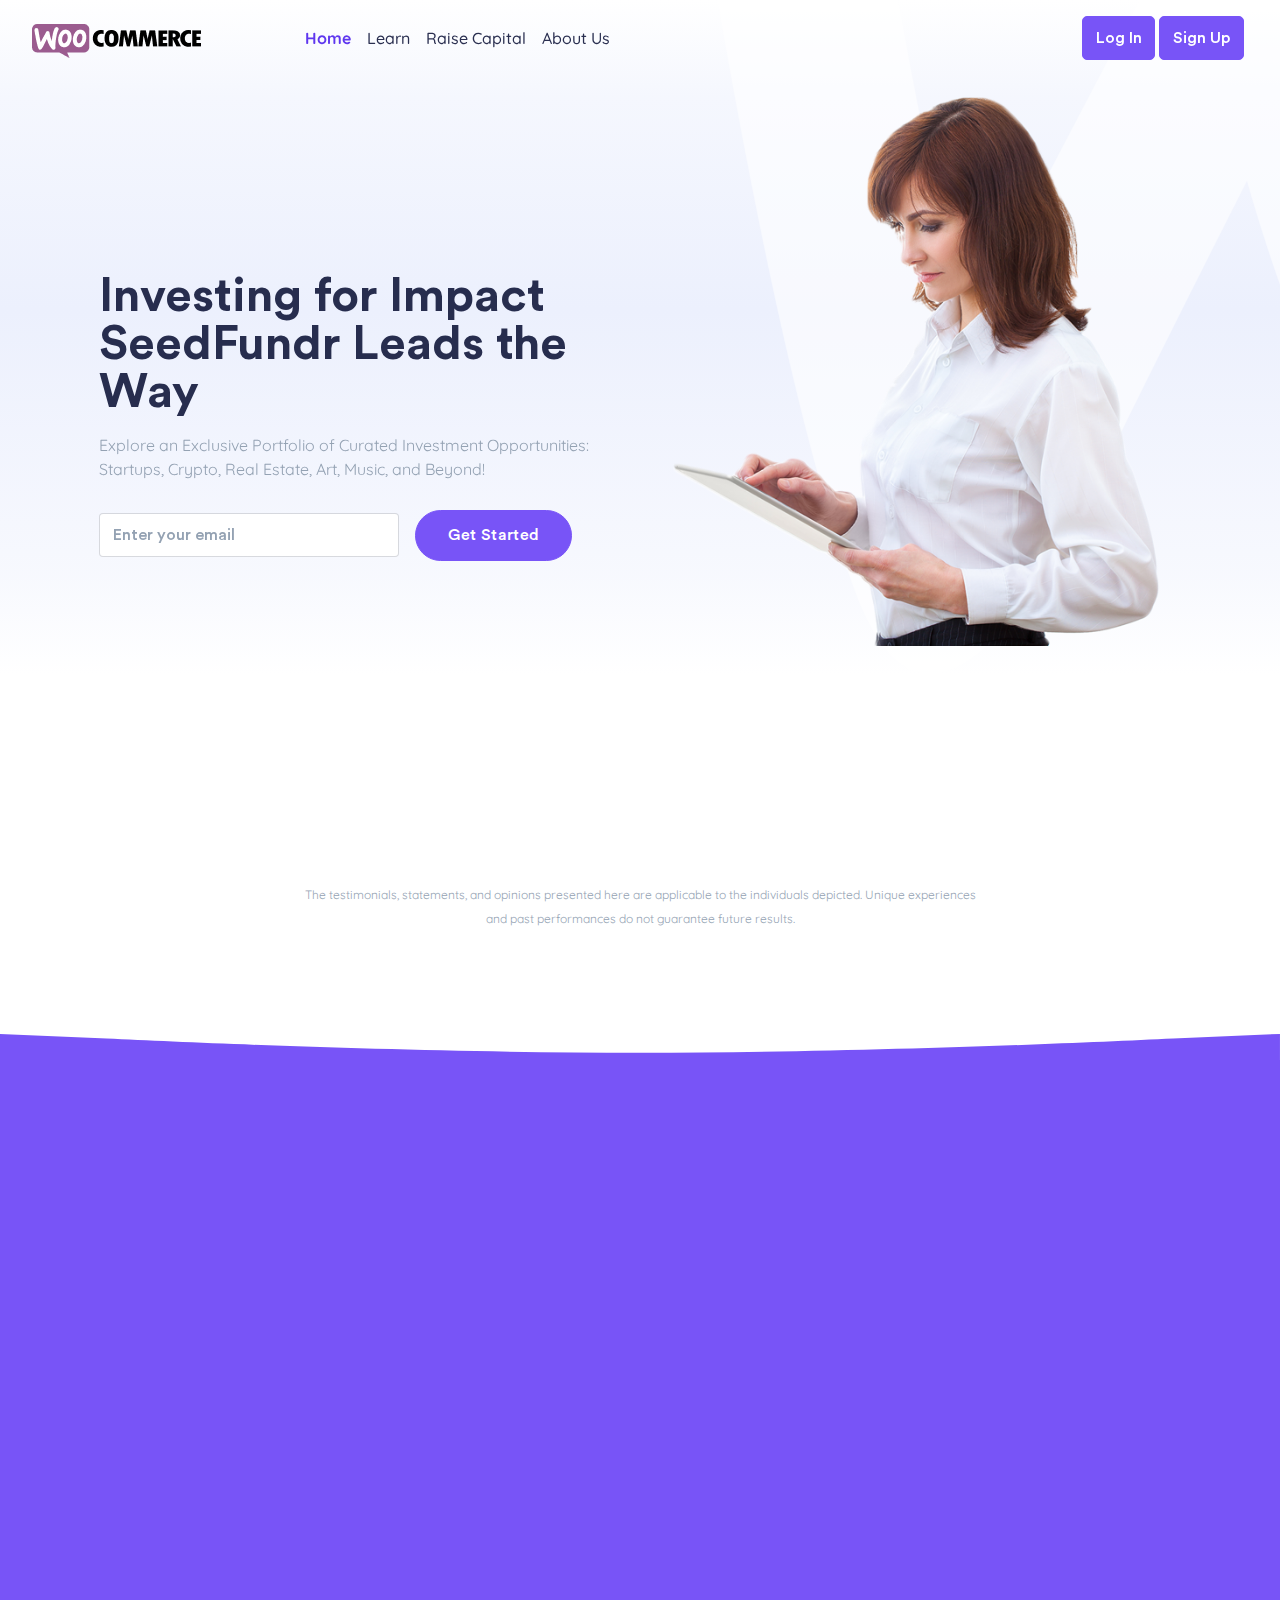
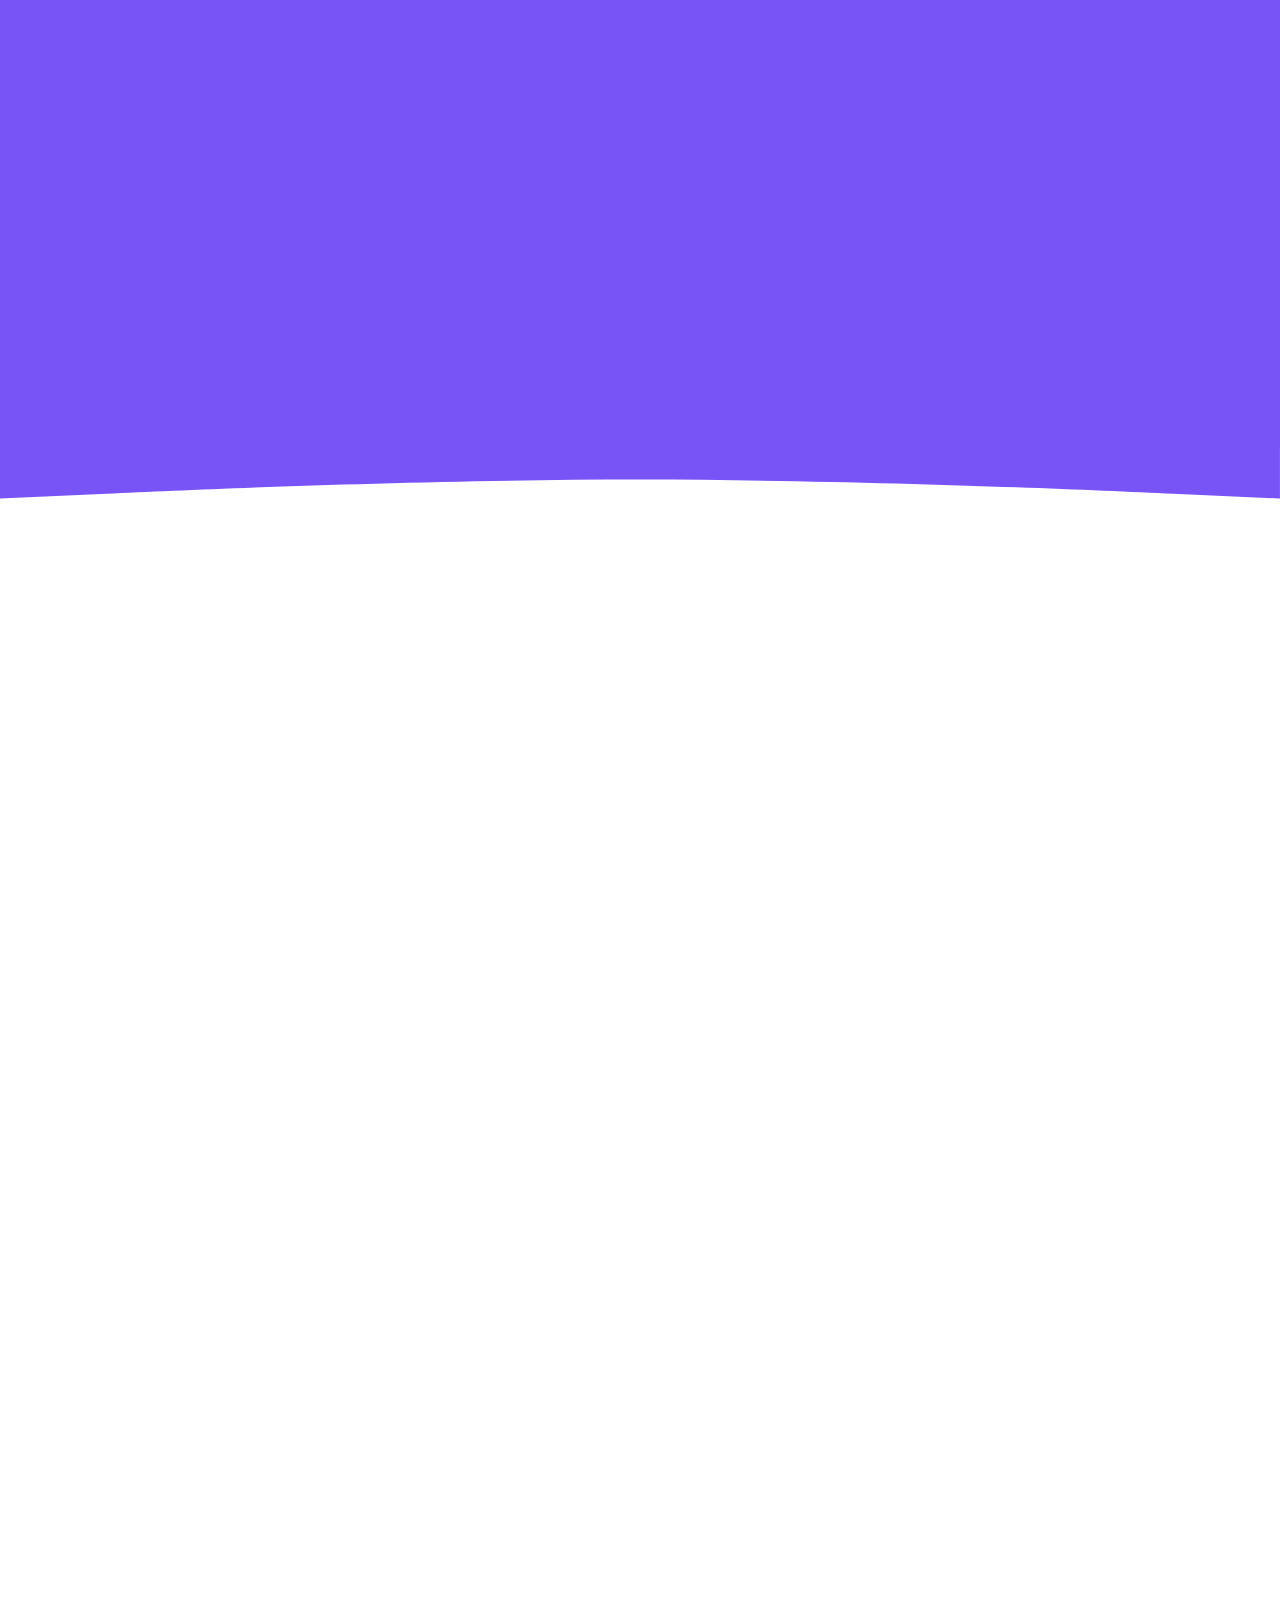
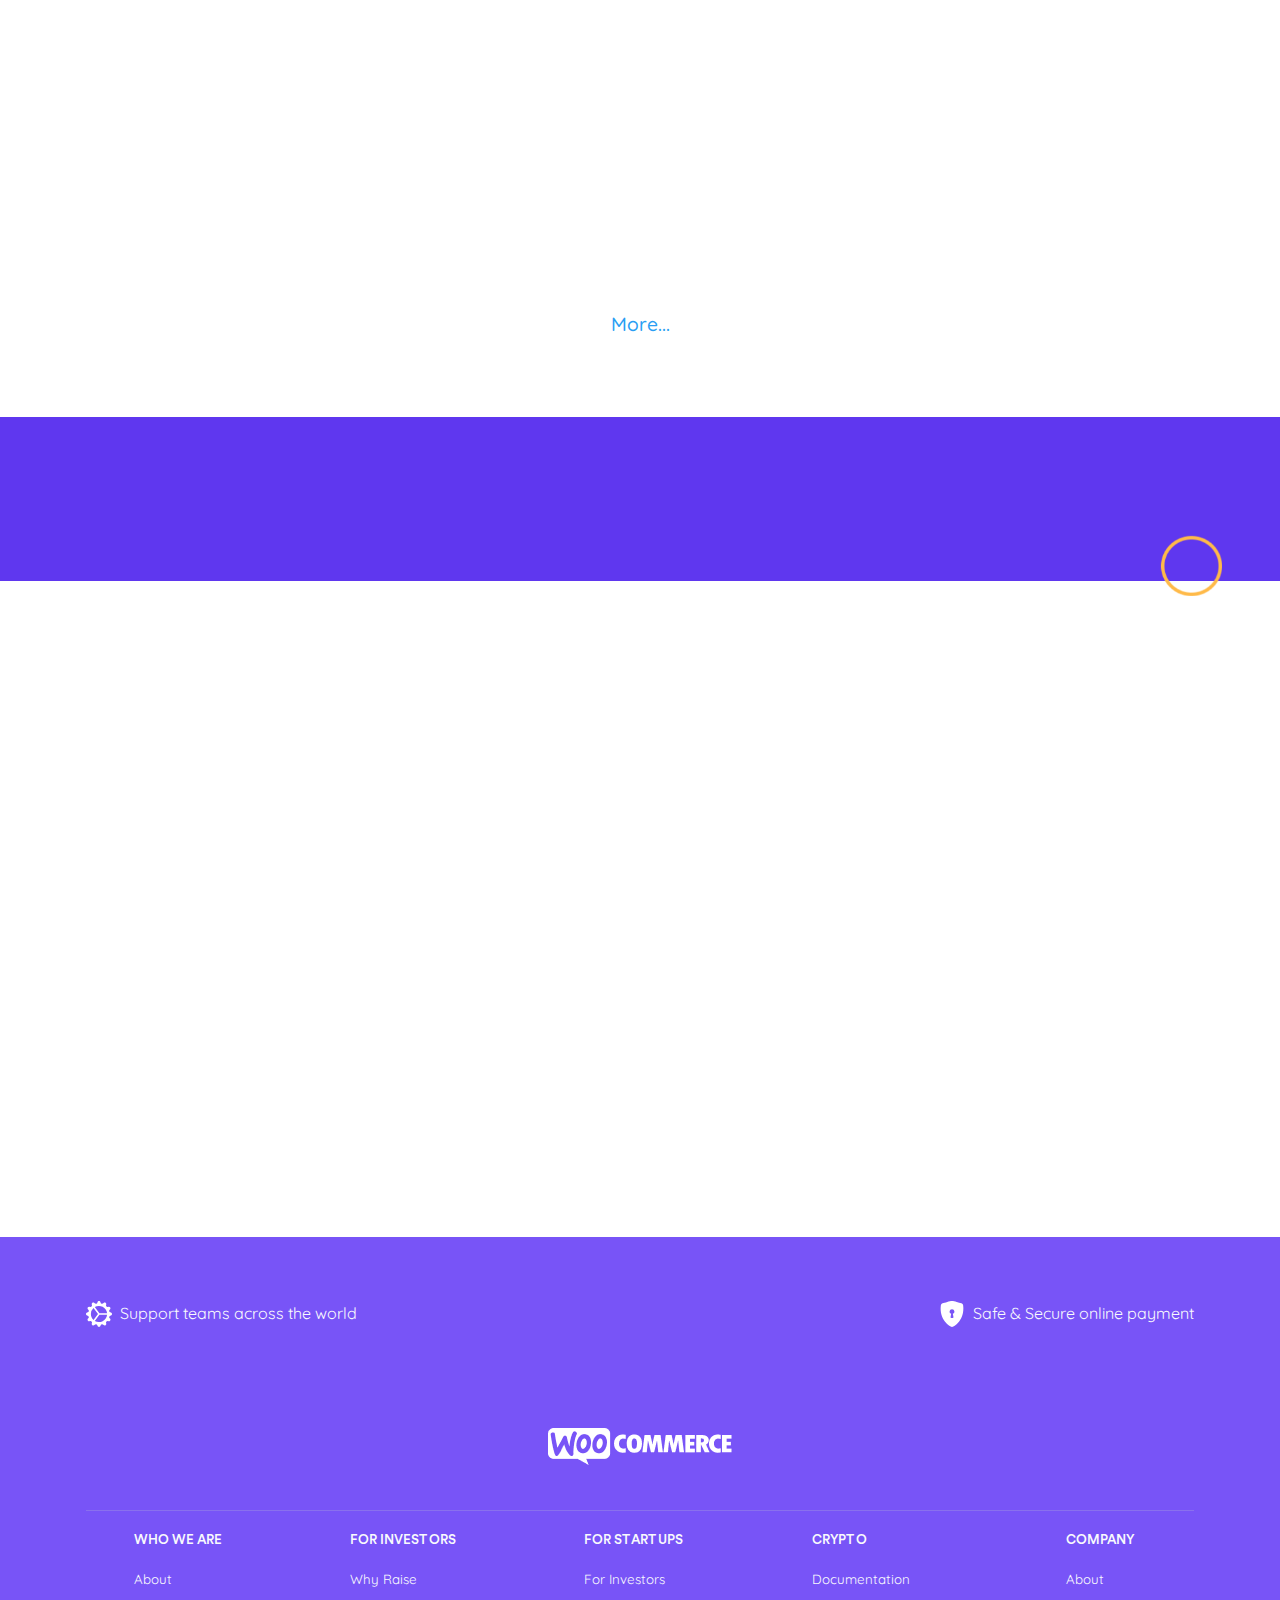
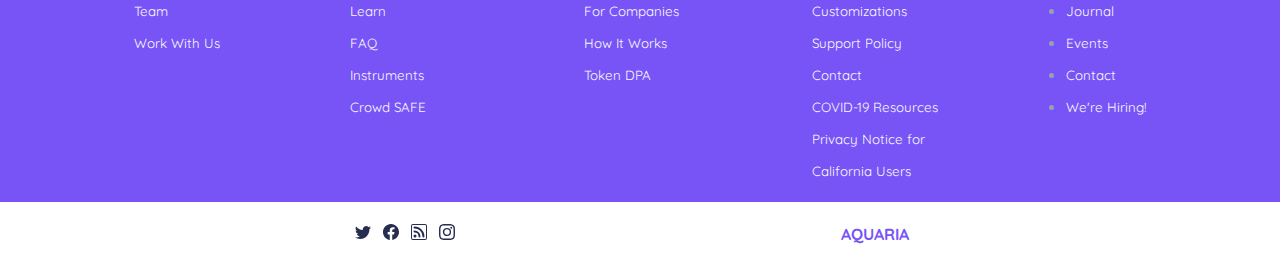
==== public/index.html @ 30e161a2 "m" ====
<!DOCTYPE html>
<html lang="en-US" dir="ltr">

  <head>
    <meta charset="utf-8">
    <meta http-equiv="X-UA-Compatible" content="IE=edge">
    <meta name="viewport" content="width=device-width, initial-scale=1">
    <title>Seedfundr</title>
    <link rel="apple-touch-icon" sizes="180x180" href="assets/img/favicons/apple-touch-icon.png">
    <link rel="icon" type="image/png" sizes="32x32" href="assets/img/favicons/favicon-32x32.png">
    <link rel="icon" type="image/png" sizes="16x16" href="assets/img/favicons/favicon-16x16.png">
    <link rel="shortcut icon" type="image/x-icon" href="assets/img/favicons/favicon.ico">
    <link rel="manifest" href="assets/img/favicons/manifest.json">
    <meta name="msapplication-TileImage" content="assets/img/favicons/mstile-150x150.png">
    <meta name="theme-color" content="#ffffff">
    <link href="assets/css/theme.css" rel="stylesheet" />


    <style>
      @import url('https://fonts.googleapis.com/css2?family=Quicksand&display=swap');
      *{
        font-family: Quicksand;
      }
      
.reveal {
  position: relative;
  opacity: 0;
}

.reveal.active {
  opacity: 1;
}

.active.fade-bottom {
  animation: fade-bottom 0.7s ease-in;
}

.active.fade-left {
  animation: fade-left 0.7s ease-in;
}

.active.fade-right {
  animation: fade-right 0.7s ease-in;
}

@keyframes fade-bottom {
  0% {
    transform: translateY(50px);
    opacity: 0;
  }

  100% {
    transform: translateY(0);
    opacity: 1;
  }
}

@keyframes fade-left {
  0% {
    transform: translateX(-100px);
    opacity: 0;
  }

  100% {
    transform: translateX(0);
    opacity: 1;
  }
}

@keyframes fade-right {
  0% {
    transform: translateX(100px);
    opacity: 0;
  }

  100% {
    transform: translateX(0);
    opacity: 1;
  }
}
    </style>

  </head>


  <body>
    <main class="main" id="top">
      <nav class="navbar navbar-expand-lg navbar-light fixed-top py-3" data-navbar-on-scroll="data-navbar-on-scroll">
        <div class="container-fluid"><a class="navbar-brand" href="#"><img src="assets/img/icons/logo.png" alt="" width="169" /></a>
          <button class="navbar-toggler collapsed" type="button" data-bs-toggle="collapse" data-bs-target="#navbarSupportedContent" aria-controls="navbarSupportedContent" aria-expanded="false" aria-label="Toggle navigation"><span class="navbar-toggler-icon"></span></button>
          <div class="collapse navbar-collapse" id="navbarSupportedContent">
            <ul class="navbar-nav me-auto ms-lg-4 ms-xl-7 border-bottom border-lg-bottom-0 pt-2 pt-lg-0">
              <li class="nav-item"><a class="nav-link fw-medium active" aria-current="page" href="#"><b>Home</b></a></li>
              <li class="nav-item"><a class="nav-link fw-medium" href="#">Learn</a></li>
              <li class="nav-item"><a class="nav-link fw-medium" href="#">Raise Capital</a></li>
              <li class="nav-item"><a class="nav-link fw-medium" href="about.html">About Us</a></li>
              </ul>
            <form class="d-flex py-3 py-lg-0"><a class="btn btn-info order-0 me-1" href="#" role="button">Log In</a><a class="btn btn-info order-0 me-1" href="#" role="button">Sign Up</a>
            
            </form>
          </div>
        </div>
      </nav>
      <section class="py-0  bg-light-gradient">
        <div class="bg-holder" style="background-image:url(assets/img/illustrations/hero-bg.png);background-position:top right;background-size:contain;">
        </div>
        <!--/.bg-holder-->

        <div class="container p-4">
          <div class="row align-items-center">
            <div class="col-lg-6 col-md-5 order-md-1 pt-5"><img class="img-fluid" src="assets/img/gallery/mainPage.com.png" alt="" /></div>
            <div class="col-md-7 col-lg-6 text-center text-md-start pt-1 pt-md-9">
              <h1 class="display-2 fw-bold fs-4 fs-md-5 fs-xl-6">Investing for Impact<br />SeedFundr Leads the Way</h1>
              <p class="mt-3 mb-4">Explore an Exclusive Portfolio of Curated Investment Opportunities: Startups, Crypto, Real Estate, Art, Music, and
              Beyond!</p>
              <div class="row g-3 align-items-center">
                <div class="col-auto">
                  <input type="password" style="border: solid 0.2px rgba(61, 61, 61, 0.164); width: 300px;" placeholder="Enter your email" id="inputPassword6" class="form-control" aria-labelledby="passwordHelpInline">
                </div>
                <div class="col-auto">
                  <span id="passwordHelpInline" class="form-text">
                  <a class="btn btn-lg btn-info rounded-pill me-2" href="#" role="button">Get Started</a>
                  </span>
                </div>
              </div>
            </div>
          </div>
        </div>
      </section>


      <section class="p-4 bg-light-gradient reveal fade-bottom">
        <div class="container text-align-center" >
          <center>
            <div class="row" style="font-weight: bold; font-size: medium; font-family: Arial, Helvetica, sans-serif;">
              <div class="col-md-4 my-4">
                <h1  class="text-light count" ><b style="color: #7854F7;"></b> <b style="color: #7854F7;" id="value1"> </b><b style="color: #7854F7;" >M +</b></h1>
                <h5 class="text-light" style="color: #7854F7;"><b style="color: #636363;">Community Menmbers</b></h5>
              </div>
              <div class="col-md-4 my-4">
                <h1 class="text-light count"  style="color: #7854F7;"><b style="color: #7854F7;" id="value2"></b><b style="color: #7854F7;"> +</b></h1>
                <h5 class="text-light" style="color: #7854F7;"><b style="color: #636363;">Funded ventures</b></h5>
              </div>
              <div class="col-md-4 my-4">
                <h1 class="text-light count" ><b style="color: #7854F7;" id="value3"></b><b style="color: #7854F7;"> +</b></h1>
                <h5 class="text-light"><b style="color: #636363;">Countries</b></h5>
              </div>
            </div>
          </center>
        </div>
      </section>
      <center><small>The testimonials, statements, and opinions presented here are applicable to the individuals depicted. Unique
        experiences <br>
        and past performances do not guarantee future results.</small></center> <br><br>



      <!-- ============================================-->
      <!-- <section> begin ============================-->
     
      <!-- <section> close ============================-->
      <!-- ============================================-->


      <div class="shapeup">
        <svg xmlns="http://www.w3.org/2000/svg" viewBox="0 0 1440 319">
          <path fill="#7854F7" fill-opacity="1" d="M0,64L120,69.3C240,75,480,85,720,85.3C960,85,1200,75,1320,69.3L1440,64L1440,320L1320,320C1200,320,960,320,720,320C480,320,240,320,120,320L0,320Z"></path>
        </svg>
      </div>
      <section class="pt-4 pt-md-5 bg-info">
        <div class="bg-holder" style="background-position:center center;background-size:contain;">
        </div>
        <!--/.bg-holder-->

        <div class="container">
          <div class="row mb-5 text-center">
            <div class="col-12 col-md-4 mb-4"><img class="img-fluid rounded-3 shadow-lg image-up reveal fade-left" src="assets/img/gallery/tablel.jpg" alt="" /></div>
            <div class="col-12 col-md-8 text-md-start reveal fade-right" style="max-width: 460px;">
              <h3 class="fw-medium text-light"> Craft a Fearless Portfolio as  <br />Bold as You Are</h3>
              <p class="text-light">Embark on an Extraordinary Journey into the Realm of Private Markets, where the potential for lucrative investments
              knows no bounds. At our platform, we invite you to experience the thrill of investing alongside renowned Venture
              Capitalists, all with the incredible advantage of starting with as little as $50.</p> <br><br>
            </div>
          </div>
          <div class="row flex-center">
            <div class="col-12 col-md-4 order-0 order-md-1"><img class="img-fluid rounded-3 image-down reveal fade-right" src="assets/img/gallery/phone.png" alt="" /></div>
            <div class="col-12 col-md-8 text-center text-md-start order-1 order-md-0 reveal fade-left" style="max-width: 460px;">
              <h3 class="fw-medium text-light"><span style="font-size: small;">For investors</span><br />Simple, transparent, and accessible</h3>
              <p class="text-light"> <b>1. Discover Companies : </b>Search, filter, and set preferences for sectors, highlights, and top deals. Be notified when climate-tech or Black
              founder deals launch.</p>
              <p class="text-light"> <b>2. Invest on Your Terms : </b>Research, review financials, and investor feedback. Start ownership with $50.</p>
                <p class="text-light"> <b>3. Build and Diversify Your Portfolio : </b>Track investments on the app or web. Get live updates from founders.</p>
            </div>
          </div>
        </div>
      </section>
      <div class="shapedown">
        <svg xmlns="http://www.w3.org/2000/svg" viewBox="0 0 1440 319">
          <path fill="#7854F7" fill-opacity="1" d="M0,256L120,250.7C240,245,480,235,720,234.7C960,235,1200,245,1320,250.7L1440,256L1440,0L1320,0C1200,0,960,0,720,0C480,0,240,0,120,0L0,0Z"></path>
        </svg>
      </div>
      
      

<!-- mainnnnn -->
      <section class="py-6">
      
        <div class="container">
          <div class="row flex-center reveal fade-bottom">
            <div class="col-auto text-center my-4">
              <h1 class="display-3 fw-bold">Invest early<br /></h1>
              <p>Get access to a growing list of private assets to add to your portfolio.</p>
            </div>
          </div>
          <div class="row reveal fade-left">
            <div class="col-md-4 mb-5 mb-md-0"><img class="img-fluid shadow-sm rounded-3" src="assets/img/gallery/company 1.jpg"
                alt="" />
              <div class="mt-3 text-center text-md-start">
                <h4 class="display-6 fs-2 fs-lg-3 fw-bold"><span><img src="assets/img/gallery/companyIcon1.png" alt=""></span> Aptera Motors</h4>
                <p class="mb-0">Add WooCommerce plugin to any WordPress site and set up a new store in minutes.</p><a
                  class="btn ps-0" href="#"> Carlsbad ,CA</a>
              </div>
            </div>
            <div class="col-md-4 mt-5 mb-5 mb-md-0"><img class="img-fluid shadow-sm rounded-3" src="assets/img/gallery/company2.png"
                alt="" />
              <div class="mt-3 text-center text-md-start">
                <h4 class="display-6 fs-2 fs-lg-3 fw-bold"><span><img src="assets/img/gallery/companyIcon2.png" alt=""></span>BuyAlerts</h4>
                <p class="mb-0">From subscriptions to gym classes to luxury cars, WooCommerce is fully customizable.</p><a
                  class="btn ps-0" href="#">Miami ,FL</a>
              </div>
            </div>
            <div class="col-md-4 mt-8 mb-5 mb-md-0"><img class="img-fluid shadow-sm rounded-3" src="assets/img/gallery/company3.png"
                alt="" />
              <div class="mt-3 text-center text-md-start">
                <h4 class="display-6 fs-2 fs-lg-3 fw-bold"><span><img src="assets/img/gallery/companyIcon3.png" alt=""></span>Rentberry</h4>
                <p class="mb-0">WooCommerce is one of the fastest-growing eCommerce communities. </p><a class="btn ps-0" href="#"> San Francisco ,CA</a>
              </div>
            </div>
          </div>
          <div class="row reveal fade-right">
            <div class="col-md-4 mb-5 mb-md-0"><img class="img-fluid shadow-sm rounded-3" src="assets/img/gallery/company 4.jpg"
                alt="" />
              <div class="mt-3 text-center text-md-start">
                <h4 class="display-6 fs-2 fs-lg-3 fw-bold"><span><img src="assets/img/gallery/companyIcon4.png" alt=""></span>
                 Soon</h4>
                <p class="mb-0">Add WooCommerce plugin to any WordPress site and set up a new store in minutes.</p><a
                  class="btn ps-0" href="#"> Carlsbad ,CA</a>
              </div>
            </div>
            <div class="col-md-4 mt-5 mb-5 mb-md-0"><img class="img-fluid shadow-sm rounded-3"
                src="assets/img/gallery/company 5.jpg" alt="" />
              <div class="mt-3 text-center text-md-start">
                <h4 class="display-6 fs-2 fs-lg-3 fw-bold"><span><img src="assets/img/gallery/companyIcon5.png"
                      alt=""></span>BHydro Hash</h4>
                <p class="mb-0">From subscriptions to gym classes to luxury cars, WooCommerce is fully customizable.</p><a
                  class="btn ps-0" href="#">Miami ,FL</a>
              </div>
            </div>
            <div class="col-md-4 mt-8 mb-5 mb-md-0"><img class="img-fluid shadow-sm rounded-3"
                src="assets/img/gallery/company 6.png" alt="" />
              <div class="mt-3 text-center text-md-start">
                <h4 class="display-6 fs-2 fs-lg-3 fw-bold"><span><img src="assets/img/gallery/companyIcon6.png"
                      alt=""> </span> Atari Game Pool</h4>
                <p class="mb-0">WooCommerce is one of the fastest-growing eCommerce communities. </p><a class="btn ps-0" href="#">
                  San Francisco ,CA</a>
              </div>
            </div>
          </div>
        </div><!-- end of .container-->
      
      </section>
      <center><h5><a href="#">More...</a></h5></center>
      <br><br>


      <br>
      
      



      <section class="py-0">
        <div class="bg-holder z-index-2"
          style="background-image:url(assets/img/illustrations/cta-bg.png);background-position:bottom right;background-size:61px 60px;margin-top:15px;margin-right:15px;margin-left:-58px;">
        </div>
        <!--/.bg-holder-->
      
        <div class="container-fluid px-0">
          <div class="card py-4 border-0 rounded-0 bg-primary">
            <div class="card-body">
              <div class="row flex-center">
                <div class="col-xl-9 d-flex justify-content-center mb-3 mb-xl-0">
                  <h3 class="text-light fw-bold reveal fade-left">Invest in Diversity, Invest in Success: SeedFundr, <br />Unleashing the Potential of Minority-Owned Businesses.</h3>
                </div>
                <div class="col-xl-3 text-center reveal fade-right"><a class="btn btn-lg btn-outline-light rounded-pill" href="#">GET
                    STARTED</a></div>
              </div>
            </div>
          </div>
        </div>
      </section>
      <br><br>
      <section class="container-fluid p-3">
        <div class="row flex-center">
          <div class="col-12 col-md-4 order-0 order-md-1 p-5 reveal fade-right">
            <h5 style="color: #636363;"><b>Maximize Your Fundraising Potential with Robust Tools </b></h5>
            <p>
            Leverage an array of powerful tools, including social capital, teasers, whitelist features, sharedrops, and more, to
            optimize your fundraising round.</p>
            <p> <h5 style="color: #636363;"><b>Harness the Power of Community Engagement </b></h5>
            <p>
            Transform your customer base into loyal owners and enthusiastic brand ambassadors who are deeply committed to your
            long-term success.</p>
            <p>
              <h5 style="color: #636363;"><b>A Dedicated Team at Your Service </b></h5>
              <p>
                Benefit from a dedicated team that is fully invested in your triumph. From providing legal resources to designing your
                compelling campaign page</p>
              <p>
          </div>
          <div class="col-12 col-md-8 text-md-start order-1 order-md-0 reveal fade-left" style="max-width: 460px;">
            <p>For founders</p>
            <h3>Join Forces to Raise Capital and Shape the Future Hand in Hand.</h3>
            <button class="btn btn-info my-3">Raise Capital</button><br><br><br>
            <img style="max-width: 300px;" src="assets/img/gallery/undraw_investing_re_bov7.svg" alt="">
          </div>
        </div>
      </section>


   

      <!-- ============================================-->
      <!-- <section> begin ============================-->
      <section class="bg-info pt-0 pb-0">

        <div class="container">
          <div class="row justify-content-sm-between py-6">
            <div class="col-auto mb-2">
              <div class="d-flex">
                <svg class="bi bi-gear-wide-connected" xmlns="http://www.w3.org/2000/svg" width="26" height="26" fill="#ffffff" viewBox="0 0 16 16">
                  <path d="M7.068.727c.243-.97 1.62-.97 1.864 0l.071.286a.96.96 0 0 0 1.622.434l.205-.211c.695-.719 1.888-.03 1.613.931l-.08.284a.96.96 0 0 0 1.187 1.187l.283-.081c.96-.275 1.65.918.931 1.613l-.211.205a.96.96 0 0 0 .434 1.622l.286.071c.97.243.97 1.62 0 1.864l-.286.071a.96.96 0 0 0-.434 1.622l.211.205c.719.695.03 1.888-.931 1.613l-.284-.08a.96.96 0 0 0-1.187 1.187l.081.283c.275.96-.918 1.65-1.613.931l-.205-.211a.96.96 0 0 0-1.622.434l-.071.286c-.243.97-1.62.97-1.864 0l-.071-.286a.96.96 0 0 0-1.622-.434l-.205.211c-.695.719-1.888.03-1.613-.931l.08-.284a.96.96 0 0 0-1.186-1.187l-.284.081c-.96.275-1.65-.918-.931-1.613l.211-.205a.96.96 0 0 0-.434-1.622l-.286-.071c-.97-.243-.97-1.62 0-1.864l.286-.071a.96.96 0 0 0 .434-1.622l-.211-.205c-.719-.695-.03-1.888.931-1.613l.284.08a.96.96 0 0 0 1.187-1.186l-.081-.284c-.275-.96.918-1.65 1.613-.931l.205.211a.96.96 0 0 0 1.622-.434l.071-.286zM12.973 8.5H8.25l-2.834 3.779A4.998 4.998 0 0 0 12.973 8.5zm0-1a4.998 4.998 0 0 0-7.557-3.779l2.834 3.78h4.723zM5.048 3.967c-.03.021-.058.043-.087.065l.087-.065zm-.431.355A4.984 4.984 0 0 0 3.002 8c0 1.455.622 2.765 1.615 3.678L7.375 8 4.617 4.322zm.344 7.646l.087.065-.087-.065z"></path>
                </svg>
                <p class="mb-0 text-light ms-2">Support teams across the world</p>
              </div>
            </div>
            <div class="col-auto">
              <div class="d-flex">
                <svg class="bi bi-shield-lock-fill" xmlns="http://www.w3.org/2000/svg" width="26" height="26" fill="#ffffff" viewBox="0 0 16 16">
                  <path fill-rule="evenodd" d="M8 0c-.69 0-1.843.265-2.928.56-1.11.3-2.229.655-2.887.87a1.54 1.54 0 0 0-1.044 1.262c-.596 4.477.787 7.795 2.465 9.99a11.777 11.777 0 0 0 2.517 2.453c.386.273.744.482 1.048.625.28.132.581.24.829.24s.548-.108.829-.24a7.159 7.159 0 0 0 1.048-.625 11.775 11.775 0 0 0 2.517-2.453c1.678-2.195 3.061-5.513 2.465-9.99a1.541 1.541 0 0 0-1.044-1.263 62.467 62.467 0 0 0-2.887-.87C9.843.266 8.69 0 8 0zm0 5a1.5 1.5 0 0 1 .5 2.915l.385 1.99a.5.5 0 0 1-.491.595h-.788a.5.5 0 0 1-.49-.595l.384-1.99A1.5 1.5 0 0 1 8 5z"></path>
                </svg>
                <p class="mb-0 text-light ms-2">Safe &amp; Secure online payment</p>
              </div>
            </div>
          </div>
          <div class="row flex-center">
            <div class="col-auto py-4"><a href="#"><img class="img-fluid" src="assets/img/icons/f-logo.png" alt="" /></a></div>
          </div>
          <hr class="opacity-25" />
          <div class="row justify-content-lg-around">
            <div class="col-6 col-sm-4 col-lg-auto mb-3 order-0">
              <h6 class="text-light lh-lg text-uppercase">Who we Are</h6>
              <ul class="list-unstyled mb-md-4 mb-lg-0">
                <li class="lh-lg"><a class="text-light fs--1 text-decoration-none" href="#!">About</a></li>
                <li class="lh-lg"><a class="text-light fs--1 text-decoration-none" href="#!">Team</a></li>
                <li class="lh-lg"><a class="text-light fs--1 text-decoration-none" href="#!">Work With Us</a></li>
              </ul>
            </div>
            <div class="col-6 col-sm-4 col-lg-auto mb-3 order-1 order-lg-1">
              <h6 class="text-light lh-lg text-uppercase"> For Investors </h6>
              <ul class="list-unstyled mb-md-4 mb-lg-0">
                <li class="lh-lg"><a class="text-light fs--1 text-decoration-none" href="#!">Why Raise</a></li>
                <li class="lh-lg"><a class="text-light fs--1 text-decoration-none" href="#!">Learn</a></li>
                <li class="lh-lg"><a class="text-light fs--1 text-decoration-none" href="#!">FAQ</a></li>
                <li class="lh-lg"><a class="text-light fs--1 text-decoration-none" href="#!">Instruments</a></li>
                <li class="lh-lg"><a class="text-light fs--1 text-decoration-none" href="#!">Crowd SAFE</a></li>
              </ul>
            </div>
            <div class="col-6 col-sm-4 col-lg-auto mb-3 order-2 order-lg-2">
              <h6 class="text-light lh-lg text-uppercase">For Startups</h6>
              <ul class="list-unstyled mb-md-4 mb-lg-0">
                <li class="lh-lg"><a class="text-light fs--1 text-decoration-none" href="#!">For Investors</a></li>
                <li class="lh-lg"><a class="text-light fs--1 text-decoration-none" href="#!">For Companies</a></li>
                <li class="lh-lg"><a class="text-light fs--1 text-decoration-none" href="#!">How It Works</a></li>
                <li class="lh-lg"><a class="text-light fs--1 text-decoration-none" href="#!">Token DPA</a></li>
              </ul>
            </div>
            <div class="col-6 col-sm-4 col-lg-auto mb-3 order-3 order-lg-3">
              <h6 class="text-light lh-lg text-uppercase">Crypto</h6>
              <ul class="list-unstyled mb-md-4 mb-lg-0">
                <li class="lh-lg"><a class="text-light fs--1 text-decoration-none" href="#!">Documentation</a></li>
                <li class="lh-lg"><a class="text-light fs--1 text-decoration-none" href="#!">Customizations</a></li>
                <li class="lh-lg"><a class="text-light fs--1 text-decoration-none" href="#!">Support Policy</a></li>
                <li class="lh-lg"><a class="text-light fs--1 text-decoration-none" href="#!">Contact </a></li>
                <li class="lh-lg"><a class="text-light fs--1 text-decoration-none" href="#!">COVID-19 Resources</a></li>
                <li class="lh-lg"><a class="text-light fs--1 text-decoration-none" href="#!">Privacy Notice for </a></li>
                <li class="lh-lg"><a class="text-light fs--1 text-decoration-none" href="#!">California Users</a></li>
              </ul>
            </div>
            <div class="col-6 col-sm-4 col-lg-auto mb-3 order-4 order-lg-4">
              <h6 class="text-light lh-lg text-uppercase">Company</h6>
              <u<li class="lh-lg"><a class="text-light fs--1 text-decoration-none" href="#!">About</a></li>
<li class="lh-lg"><a class="text-light fs--1 text-decoration-none" href="#!">Journal</a></li>
<li class="lh-lg"><a class="text-light fs--1 text-decoration-none" href="#!">Events</a></li>
<li class="lh-lg"><a class="text-light fs--1 text-decoration-none" href="#!">Contact</a></li>
<li class="lh-lg"><a class="text-light fs--1 text-decoration-none" href="#!">We're Hiring!</a></li>
              </ul>
            </div>
          </div>
        </div><!-- end of .container-->

      </section>
      <!-- <section> close ============================-->
      <!-- ============================================-->




      <!-- ============================================-->
      <!-- <section> begin ============================-->
      <section class="py-2">

        <div class="container">
          <div class="row flex-center">
            <div class="col-sm-12 col-md-3 text-md-start px-md-0 pt-md-2 text-center">
              <ul class="list-unstyled list-inline">
                <li class="list-inline-item mr-3"><a class="text-decoration-none" href="#!">
                    <svg class="bi bi-twitter" xmlns="http://www.w3.org/2000/svg" width="16" height="16" fill="#272D4E" viewBox="0 0 16 16">
                      <path d="M5.026 15c6.038 0 9.341-5.003 9.341-9.334 0-.14 0-.282-.006-.422A6.685 6.685 0 0 0 16 3.542a6.658 6.658 0 0 1-1.889.518 3.301 3.301 0 0 0 1.447-1.817 6.533 6.533 0 0 1-2.087.793A3.286 3.286 0 0 0 7.875 6.03a9.325 9.325 0 0 1-6.767-3.429 3.289 3.289 0 0 0 1.018 4.382A3.323 3.323 0 0 1 .64 6.575v.045a3.288 3.288 0 0 0 2.632 3.218 3.203 3.203 0 0 1-.865.115 3.23 3.23 0 0 1-.614-.057 3.283 3.283 0 0 0 3.067 2.277A6.588 6.588 0 0 1 .78 13.58a6.32 6.32 0 0 1-.78-.045A9.344 9.344 0 0 0 5.026 15z"></path>
                    </svg></a></li>
                <li class="list-inline-item mr-3"><a class="text-decoration-none" href="#!">
                    <svg class="bi bi-facebook" xmlns="http://www.w3.org/2000/svg" width="16" height="16" fill="#272D4E" viewBox="0 0 16 16">
                      <path d="M16 8.049c0-4.446-3.582-8.05-8-8.05C3.58 0-.002 3.603-.002 8.05c0 4.017 2.926 7.347 6.75 7.951v-5.625h-2.03V8.05H6.75V6.275c0-2.017 1.195-3.131 3.022-3.131.876 0 1.791.157 1.791.157v1.98h-1.009c-.993 0-1.303.621-1.303 1.258v1.51h2.218l-.354 2.326H9.25V16c3.824-.604 6.75-3.934 6.75-7.951z"></path>
                    </svg></a></li>
                <li class="list-inline-item mr-3"><a class="text-decoration-none" href="#!">
                    <svg class="bi bi-rss" xmlns="http://www.w3.org/2000/svg" width="16" height="16" fill="#272D4E" viewBox="0 0 16 16">
                      <path d="M14 1a1 1 0 0 1 1 1v12a1 1 0 0 1-1 1H2a1 1 0 0 1-1-1V2a1 1 0 0 1 1-1h12zM2 0a2 2 0 0 0-2 2v12a2 2 0 0 0 2 2h12a2 2 0 0 0 2-2V2a2 2 0 0 0-2-2H2z"></path>
                      <path d="M5.5 12a1.5 1.5 0 1 1-3 0 1.5 1.5 0 0 1 3 0zm-3-8.5a1 1 0 0 1 1-1c5.523 0 10 4.477 10 10a1 1 0 1 1-2 0 8 8 0 0 0-8-8 1 1 0 0 1-1-1zm0 4a1 1 0 0 1 1-1 6 6 0 0 1 6 6 1 1 0 1 1-2 0 4 4 0 0 0-4-4 1 1 0 0 1-1-1z"></path>
                    </svg></a></li>
                <li class="list-inline-item mr-3"><a class="text-decoration-none" href="#!">
                    <svg class="bi bi-instagram" xmlns="http://www.w3.org/2000/svg" width="16" height="16" fill="#272D4E" viewBox="0 0 16 16">
                      <path d="M8 0C5.829 0 5.556.01 4.703.048 3.85.088 3.269.222 2.76.42a3.917 3.917 0 0 0-1.417.923A3.927 3.927 0 0 0 .42 2.76C.222 3.268.087 3.85.048 4.7.01 5.555 0 5.827 0 8.001c0 2.172.01 2.444.048 3.297.04.852.174 1.433.372 1.942.205.526.478.972.923 1.417.444.445.89.719 1.416.923.51.198 1.09.333 1.942.372C5.555 15.99 5.827 16 8 16s2.444-.01 3.298-.048c.851-.04 1.434-.174 1.943-.372a3.916 3.916 0 0 0 1.416-.923c.445-.445.718-.891.923-1.417.197-.509.332-1.09.372-1.942C15.99 10.445 16 10.173 16 8s-.01-2.445-.048-3.299c-.04-.851-.175-1.433-.372-1.941a3.926 3.926 0 0 0-.923-1.417A3.911 3.911 0 0 0 13.24.42c-.51-.198-1.092-.333-1.943-.372C10.443.01 10.172 0 7.998 0h.003zm-.717 1.442h.718c2.136 0 2.389.007 3.232.046.78.035 1.204.166 1.486.275.373.145.64.319.92.599.28.28.453.546.598.92.11.281.24.705.275 1.485.039.843.047 1.096.047 3.231s-.008 2.389-.047 3.232c-.035.78-.166 1.203-.275 1.485a2.47 2.47 0 0 1-.599.919c-.28.28-.546.453-.92.598-.28.11-.704.24-1.485.276-.843.038-1.096.047-3.232.047s-2.39-.009-3.233-.047c-.78-.036-1.203-.166-1.485-.276a2.478 2.478 0 0 1-.92-.598 2.48 2.48 0 0 1-.6-.92c-.109-.281-.24-.705-.275-1.485-.038-.843-.046-1.096-.046-3.233 0-2.136.008-2.388.046-3.231.036-.78.166-1.204.276-1.486.145-.373.319-.64.599-.92.28-.28.546-.453.92-.598.282-.11.705-.24 1.485-.276.738-.034 1.024-.044 2.515-.045v.002zm4.988 1.328a.96.96 0 1 0 0 1.92.96.96 0 0 0 0-1.92zm-4.27 1.122a4.109 4.109 0 1 0 0 8.217 4.109 4.109 0 0 0 0-8.217zm0 1.441a2.667 2.667 0 1 1 0 5.334 2.667 2.667 0 0 1 0-5.334z"></path>
                    </svg></a></li>
              </ul>
            </div>
            
            <div class="col-sm-12 col-md-3 text-center text-md-end"><b><a style="color: #7854F7;" href="#">AQUARIA</a></b></div>
          </div>
        </div><!-- end of .container-->

      </section>
      <!-- <section> close ============================-->
      <!-- ============================================-->


    </main>
    <!-- ===============================================-->
    <!--    End of Main Content-->
    <!-- ===============================================-->




    <!-- ===============================================-->
    <!--    JavaScripts-->
    <!-- ===============================================-->

    <script>
      var cus = 80;
        var project = 500;
        var emp = 100;

        function animateValue(obj, start, end, duration) {
          let startTimestamp = null;
          const step = (timestamp) => {
            if (!startTimestamp) startTimestamp = timestamp;
            const progress = Math.min((timestamp - startTimestamp) / duration, 1);
            obj.innerHTML = Math.floor(progress * (end - start) + start);
            if (progress < 1) {
              window.requestAnimationFrame(step);
            }
          };
          window.requestAnimationFrame(step);
        }
        const obj = document.getElementById("value1");
        const obj2 = document.getElementById("value2");
        const obj3 = document.getElementById("value3");
        animateValue(obj, 1, cus, 7000);
        animateValue(obj2, 1, emp, 8000);
        animateValue(obj3, 1, project, 6000);


        function reveal() {
            var reveals = document.querySelectorAll(".reveal");

            for (var i = 0; i < reveals.length; i++) {
              var windowHeight = window.innerHeight;
              var elementTop = reveals[i].getBoundingClientRect().top;
              var elementVisible = 150;

              if (elementTop < windowHeight - elementVisible) {
                reveals[i].classList.add("active");
              } else {
                reveals[i].classList.remove("active");
              }
            }
          }

          window.addEventListener("scroll", reveal);



          $('.carousel').carousel({
            interval: 2000
          });


      

    </script>
    <script src="vendors/@popperjs/popper.min.js"></script>
    <script src="vendors/bootstrap/bootstrap.min.js"></script>
    <script src="vendors/is/is.min.js"></script>
    <script src="https://polyfill.io/v3/polyfill.min.js?features=window.scroll"></script>
    <script src="assets/js/theme.js"></script>

  </body>

</html>
---- public/assets/css/theme.css ----
/* -------------------------------------------------------------------------- */
/*                                 Theme                                      */
/* -------------------------------------------------------------------------- */
/* prettier-ignore */
/* -------------------------------------------------------------------------- */
/*                                  Utilities                                 */
/* -------------------------------------------------------------------------- */
/*-----------------------------------------------
|   Bootstrap Styles
-----------------------------------------------*/
/*!
 * Bootstrap v5.0.0-alpha1 (https://getbootstrap.com/)
 * Copyright 2011-2020 The Bootstrap Authors
 * Copyright 2011-2020 Twitter, Inc.
 * Licensed under MIT (https://github.com/twbs/bootstrap/blob/main/LICENSE)
 */
:root {
  --bs-blue: #5F37EF;
  --bs-indigo: #727cf5;
  --bs-purple: #7854F7;
  --bs-pink: #F5387B;
  --bs-red: #EF4358;
  --bs-orange: #F56538;
  --bs-yellow: #FFBA49;
  --bs-green: #70C217;
  --bs-teal: #299EF3;
  --bs-cyan: #38B0F5;
  --bs-white: #fff;
  --bs-gray: #4d5469;
  --bs-gray-dark: #4d5969;
  --bs-primary: #5F37EF;
  --bs-secondary: #299EF3;
  --bs-success: #70C217;
  --bs-info: #7854F7;
  --bs-warning: #FFBA49;
  --bs-danger: #EF4358;
  --bs-light: #f9fafd;
  --bs-dark: #0b1727;
  --bs-font-sans-serif: "Circular Std", "Poppins", -apple-system, BlinkMacSystemFont, "Segoe UI", "Helvetica Neue", Arial, sans-serif, "Apple Color Emoji", "Segoe UI Emoji", "Segoe UI Symbol";
  --bs-font-monospace: "SFMono-Regular", Menlo, Monaco, Consolas, "Liberation Mono", "Courier New", monospace;
  --bs-gradient: linear-gradient(180deg, rgba(255, 255, 255, 0.15), rgba(255, 255, 255, 0));
}

*,
*::before,
*::after {
  -webkit-box-sizing: border-box;
  box-sizing: border-box;
}

@media (prefers-reduced-motion: no-preference) {
  :root {
    scroll-behavior: smooth;
  }
}

body {
  margin: 0;
  font-family: "Circular Std", -apple-system, BlinkMacSystemFont, "Segoe UI", "Helvetica Neue", Arial, sans-serif, "Apple Color Emoji", "Segoe UI Emoji", "Segoe UI Symbol";
  font-size: 1rem;
  font-weight: 400;
  line-height: 1.5;
  color: #94A2B3;
  background-color: #fff;
  -webkit-text-size-adjust: 100%;
  -webkit-tap-highlight-color: rgba(0, 0, 0, 0);
}

[tabindex="-1"]:focus:not(:focus-visible) {
  outline: 0 !important;
}

hr {
  margin: 1rem 0;
  color: #bec3d0;
  background-color: currentColor;
  border: 0;
  opacity: 1;
}

hr:not([size]) {
  height: 1px;
}

h1, .h1, h2, .h2, h3, .h3, h4, .h4, h5, .h5, h6, .h6 {
  margin-top: 0;
  margin-bottom: 0.5rem;
  font-family: "Circular Std", "Poppins", -apple-system, BlinkMacSystemFont, "Segoe UI", "Helvetica Neue", Arial, sans-serif, "Apple Color Emoji", "Segoe UI Emoji", "Segoe UI Symbol";
  font-weight: 500;
  line-height: 1.2;
  color: #272D4E;
}

h1, .h1 {
  font-size: calc(1.37383rem + 1.48598vw);
}

@media (min-width: 1200px) {
  h1, .h1 {
    font-size: 2.48832rem;
  }
}

h2, .h2 {
  font-size: calc(1.33236rem + 0.98832vw);
}

@media (min-width: 1200px) {
  h2, .h2 {
    font-size: 2.0736rem;
  }
}

h3, .h3 {
  font-size: calc(1.2978rem + 0.5736vw);
}

@media (min-width: 1200px) {
  h3, .h3 {
    font-size: 1.728rem;
  }
}

h4, .h4 {
  font-size: calc(1.269rem + 0.228vw);
}

@media (min-width: 1200px) {
  h4, .h4 {
    font-size: 1.44rem;
  }
}

h5, .h5 {
  font-size: 1.2rem;
}

h6, .h6 {
  font-size: 0.83333rem;
}

p {
  margin-top: 0;
  margin-bottom: 1rem;
}

abbr[title],
abbr[data-bs-original-title] {
  text-decoration: underline;
  -webkit-text-decoration: underline dotted;
  text-decoration: underline dotted;
  cursor: help;
  -webkit-text-decoration-skip-ink: none;
  text-decoration-skip-ink: none;
}

address {
  margin-bottom: 1rem;
  font-style: normal;
  line-height: inherit;
}

ol,
ul {
  padding-left: 2rem;
}

ol,
ul,
dl {
  margin-top: 0;
  margin-bottom: 1rem;
}

ol ol,
ul ul,
ol ul,
ul ol {
  margin-bottom: 0;
}

dt {
  font-weight: 700;
}

dd {
  margin-bottom: .5rem;
  margin-left: 0;
}

blockquote {
  margin: 0 0 1rem;
}

b,
strong {
  font-weight: 800;
}

small, .small {
  font-size: 75%;
}

mark, .mark {
  padding: 0.2em;
  background-color: #fcf8e3;
}

sub,
sup {
  position: relative;
  font-size: 0.75em;
  line-height: 0;
  vertical-align: baseline;
}

sub {
  bottom: -.25em;
}

sup {
  top: -.5em;
}

a {
  color: #299EF3;
  text-decoration: none;
}

a:hover {
  color: #217ec2;
  text-decoration: underline;
}

a:not([href]):not([class]), a:not([href]):not([class]):hover {
  color: inherit;
  text-decoration: none;
}

pre,
code,
kbd,
samp {
  font-family: var(--bs-font-monospace);
  font-size: 1em;
  direction: ltr /* rtl:ignore */;
  unicode-bidi: bidi-override;
}

pre {
  display: block;
  margin-top: 0;
  margin-bottom: 1rem;
  overflow: auto;
  font-size: 75%;
}

pre code {
  font-size: inherit;
  color: inherit;
  word-break: normal;
}

code {
  font-size: 75%;
  color: #F5387B;
  word-wrap: break-word;
}

a > code {
  color: inherit;
}

kbd {
  padding: 0.2rem 0.4rem;
  font-size: 75%;
  color: #fff;
  background-color: #4F5665;
  border-radius: 0.2rem;
}

kbd kbd {
  padding: 0;
  font-size: 1em;
  font-weight: 700;
}

figure {
  margin: 0 0 1rem;
}

img,
svg {
  vertical-align: middle;
}

table {
  caption-side: bottom;
  border-collapse: collapse;
}

caption {
  padding-top: 0.5rem;
  padding-bottom: 0.5rem;
  color: #6f7995;
  text-align: left;
}

th {
  text-align: inherit;
  text-align: -webkit-match-parent;
}

thead,
tbody,
tfoot,
tr,
td,
th {
  border-color: inherit;
  border-style: solid;
  border-width: 0;
}

label {
  display: inline-block;
}

button {
  border-radius: 0;
}

button:focus:not(:focus-visible) {
  outline: 0;
}

input,
button,
select,
optgroup,
textarea {
  margin: 0;
  font-family: inherit;
  font-size: inherit;
  line-height: inherit;
}

button,
select {
  text-transform: none;
}

[role="button"] {
  cursor: pointer;
}

select {
  word-wrap: normal;
}

[list]::-webkit-calendar-picker-indicator {
  display: none;
}

button,
[type="button"],
[type="reset"],
[type="submit"] {
  -webkit-appearance: button;
}

button:not(:disabled),
[type="button"]:not(:disabled),
[type="reset"]:not(:disabled),
[type="submit"]:not(:disabled) {
  cursor: pointer;
}

::-moz-focus-inner {
  padding: 0;
  border-style: none;
}

textarea {
  resize: vertical;
}

fieldset {
  min-width: 0;
  padding: 0;
  margin: 0;
  border: 0;
}

legend {
  float: left;
  width: 100%;
  padding: 0;
  margin-bottom: 0.5rem;
  font-size: calc(1.275rem + 0.3vw);
  line-height: inherit;
}

@media (min-width: 1200px) {
  legend {
    font-size: 1.5rem;
  }
}

legend + * {
  clear: left;
}

::-webkit-datetime-edit-fields-wrapper,
::-webkit-datetime-edit-text,
::-webkit-datetime-edit-minute,
::-webkit-datetime-edit-hour-field,
::-webkit-datetime-edit-day-field,
::-webkit-datetime-edit-month-field,
::-webkit-datetime-edit-year-field {
  padding: 0;
}

::-webkit-inner-spin-button {
  height: auto;
}

[type="search"] {
  outline-offset: -2px;
  -webkit-appearance: textfield;
}

/* rtl:raw:
[type="tel"],
[type="url"],
[type="email"],
[type="number"] {
  direction: ltr;
}
*/
::-webkit-search-decoration {
  -webkit-appearance: none;
}

::-webkit-color-swatch-wrapper {
  padding: 0;
}

::file-selector-button {
  font: inherit;
}

::-webkit-file-upload-button {
  font: inherit;
  -webkit-appearance: button;
}

output {
  display: inline-block;
}

iframe {
  border: 0;
}

summary {
  display: list-item;
  cursor: pointer;
}

progress {
  vertical-align: baseline;
}

[hidden] {
  display: none !important;
}

.lead {
  font-size: 1.2rem;
  font-weight: 400;
}

.display-1 {
  font-size: calc(1.55498rem + 3.65978vw);
  font-weight: 900;
  line-height: 1;
}

@media (min-width: 1200px) {
  .display-1 {
    font-size: 4.29982rem;
  }
}

.display-2 {
  font-size: calc(1.48332rem + 2.79982vw);
  font-weight: 900;
  line-height: 1;
}

@media (min-width: 1200px) {
  .display-2 {
    font-size: 3.58318rem;
  }
}

.display-3 {
  font-size: calc(1.4236rem + 2.08318vw);
  font-weight: 900;
  line-height: 1;
}

@media (min-width: 1200px) {
  .display-3 {
    font-size: 2.98598rem;
  }
}

.display-4 {
  font-size: calc(1.37383rem + 1.48598vw);
  font-weight: 900;
  line-height: 1;
}

@media (min-width: 1200px) {
  .display-4 {
    font-size: 2.48832rem;
  }
}

.display-5 {
  font-size: calc(1.33236rem + 0.98832vw);
  font-weight: 900;
  line-height: 1;
}

@media (min-width: 1200px) {
  .display-5 {
    font-size: 2.0736rem;
  }
}

.display-6 {
  font-size: calc(1.2978rem + 0.5736vw);
  font-weight: 900;
  line-height: 1;
}

@media (min-width: 1200px) {
  .display-6 {
    font-size: 1.728rem;
  }
}

.list-unstyled {
  padding-left: 0;
  list-style: none;
}

.list-inline {
  padding-left: 0;
  list-style: none;
}

.list-inline-item {
  display: inline-block;
}

.list-inline-item:not(:last-child) {
  margin-right: 0.5rem;
}

.initialism {
  font-size: 75%;
  text-transform: uppercase;
}

.blockquote {
  margin-bottom: 1rem;
  font-size: 1.2rem;
}

.blockquote > :last-child {
  margin-bottom: 0;
}

.blockquote-footer {
  margin-top: -1rem;
  margin-bottom: 1rem;
  font-size: 75%;
  color: #4d5469;
}

.blockquote-footer::before {
  content: "\2014\00A0";
}

.img-fluid {
  max-width: 100%;
  height: auto;
}

.img-thumbnail {
  padding: 0.25rem;
  background-color: #fff;
  border: 1px solid #bec3d0;
  border-radius: 0.25rem;
  max-width: 100%;
  height: auto;
}

.figure {
  display: inline-block;
}

.figure-img {
  margin-bottom: 0.5rem;
  line-height: 1;
}

.figure-caption {
  font-size: 75%;
  color: #4d5469;
}

.container,
.container-fluid,
.container-sm,
.container-md,
.container-lg,
.container-xl,
.container-xxl {
  width: 100%;
  padding-right: var(--bs-gutter-x, 1rem);
  padding-left: var(--bs-gutter-x, 1rem);
  margin-right: auto;
  margin-left: auto;
}

@media (min-width: 576px) {
  .container, .container-sm {
    max-width: 540px;
  }
}

@media (min-width: 768px) {
  .container, .container-sm, .container-md {
    max-width: 720px;
  }
}

@media (min-width: 992px) {
  .container, .container-sm, .container-md, .container-lg {
    max-width: 960px;
  }
}

@media (min-width: 1200px) {
  .container, .container-sm, .container-md, .container-lg, .container-xl {
    max-width: 1140px;
  }
}

@media (min-width: 1540px) {
  .container, .container-sm, .container-md, .container-lg, .container-xl, .container-xxl {
    max-width: 1480px;
  }
}

.row {
  --bs-gutter-x: 2rem;
  --bs-gutter-y: 0;
  display: -webkit-box;
  display: -ms-flexbox;
  display: flex;
  -ms-flex-wrap: wrap;
  flex-wrap: wrap;
  margin-top: calc(var(--bs-gutter-y) * -1);
  margin-right: calc(var(--bs-gutter-x) / -2);
  margin-left: calc(var(--bs-gutter-x) / -2);
}

.row > * {
  -ms-flex-negative: 0;
  flex-shrink: 0;
  width: 100%;
  max-width: 100%;
  padding-right: calc(var(--bs-gutter-x) / 2);
  padding-left: calc(var(--bs-gutter-x) / 2);
  margin-top: var(--bs-gutter-y);
}

.col {
  -webkit-box-flex: 1;
  -ms-flex: 1 0 0%;
  flex: 1 0 0%;
}

.row-cols-auto > * {
  -webkit-box-flex: 0;
  -ms-flex: 0 0 auto;
  flex: 0 0 auto;
  width: auto;
}

.row-cols-1 > * {
  -webkit-box-flex: 0;
  -ms-flex: 0 0 auto;
  flex: 0 0 auto;
  width: 100%;
}

.row-cols-2 > * {
  -webkit-box-flex: 0;
  -ms-flex: 0 0 auto;
  flex: 0 0 auto;
  width: 50%;
}

.row-cols-3 > * {
  -webkit-box-flex: 0;
  -ms-flex: 0 0 auto;
  flex: 0 0 auto;
  width: 33.33333%;
}

.row-cols-4 > * {
  -webkit-box-flex: 0;
  -ms-flex: 0 0 auto;
  flex: 0 0 auto;
  width: 25%;
}

.row-cols-5 > * {
  -webkit-box-flex: 0;
  -ms-flex: 0 0 auto;
  flex: 0 0 auto;
  width: 20%;
}

.row-cols-6 > * {
  -webkit-box-flex: 0;
  -ms-flex: 0 0 auto;
  flex: 0 0 auto;
  width: 16.66667%;
}

.col-auto {
  -webkit-box-flex: 0;
  -ms-flex: 0 0 auto;
  flex: 0 0 auto;
  width: auto;
}

.col-1 {
  -webkit-box-flex: 0;
  -ms-flex: 0 0 auto;
  flex: 0 0 auto;
  width: 8.33333%;
}

.col-2 {
  -webkit-box-flex: 0;
  -ms-flex: 0 0 auto;
  flex: 0 0 auto;
  width: 16.66667%;
}

.col-3 {
  -webkit-box-flex: 0;
  -ms-flex: 0 0 auto;
  flex: 0 0 auto;
  width: 25%;
}

.col-4 {
  -webkit-box-flex: 0;
  -ms-flex: 0 0 auto;
  flex: 0 0 auto;
  width: 33.33333%;
}

.col-5 {
  -webkit-box-flex: 0;
  -ms-flex: 0 0 auto;
  flex: 0 0 auto;
  width: 41.66667%;
}

.col-6 {
  -webkit-box-flex: 0;
  -ms-flex: 0 0 auto;
  flex: 0 0 auto;
  width: 50%;
}

.col-7 {
  -webkit-box-flex: 0;
  -ms-flex: 0 0 auto;
  flex: 0 0 auto;
  width: 58.33333%;
}

.col-8 {
  -webkit-box-flex: 0;
  -ms-flex: 0 0 auto;
  flex: 0 0 auto;
  width: 66.66667%;
}

.col-9 {
  -webkit-box-flex: 0;
  -ms-flex: 0 0 auto;
  flex: 0 0 auto;
  width: 75%;
}

.col-10 {
  -webkit-box-flex: 0;
  -ms-flex: 0 0 auto;
  flex: 0 0 auto;
  width: 83.33333%;
}

.col-11 {
  -webkit-box-flex: 0;
  -ms-flex: 0 0 auto;
  flex: 0 0 auto;
  width: 91.66667%;
}

.col-12 {
  -webkit-box-flex: 0;
  -ms-flex: 0 0 auto;
  flex: 0 0 auto;
  width: 100%;
}

.offset-1 {
  margin-left: 8.33333%;
}

.offset-2 {
  margin-left: 16.66667%;
}

.offset-3 {
  margin-left: 25%;
}

.offset-4 {
  margin-left: 33.33333%;
}

.offset-5 {
  margin-left: 41.66667%;
}

.offset-6 {
  margin-left: 50%;
}

.offset-7 {
  margin-left: 58.33333%;
}

.offset-8 {
  margin-left: 66.66667%;
}

.offset-9 {
  margin-left: 75%;
}

.offset-10 {
  margin-left: 83.33333%;
}

.offset-11 {
  margin-left: 91.66667%;
}

.g-0,
.gx-0 {
  --bs-gutter-x: 0;
}

.g-0,
.gy-0 {
  --bs-gutter-y: 0;
}

.g-1,
.gx-1 {
  --bs-gutter-x: 0.25rem;
}

.g-1,
.gy-1 {
  --bs-gutter-y: 0.25rem;
}

.g-2,
.gx-2 {
  --bs-gutter-x: 0.5rem;
}

.g-2,
.gy-2 {
  --bs-gutter-y: 0.5rem;
}

.g-3,
.gx-3 {
  --bs-gutter-x: 1rem;
}

.g-3,
.gy-3 {
  --bs-gutter-y: 1rem;
}

.g-4,
.gx-4 {
  --bs-gutter-x: 1.8rem;
}

.g-4,
.gy-4 {
  --bs-gutter-y: 1.8rem;
}

.g-5,
.gx-5 {
  --bs-gutter-x: 3rem;
}

.g-5,
.gy-5 {
  --bs-gutter-y: 3rem;
}

.g-6,
.gx-6 {
  --bs-gutter-x: 4rem;
}

.g-6,
.gy-6 {
  --bs-gutter-y: 4rem;
}

.g-7,
.gx-7 {
  --bs-gutter-x: 5rem;
}

.g-7,
.gy-7 {
  --bs-gutter-y: 5rem;
}

.g-8,
.gx-8 {
  --bs-gutter-x: 7.5rem;
}

.g-8,
.gy-8 {
  --bs-gutter-y: 7.5rem;
}

.g-9,
.gx-9 {
  --bs-gutter-x: 10rem;
}

.g-9,
.gy-9 {
  --bs-gutter-y: 10rem;
}

.g-10,
.gx-10 {
  --bs-gutter-x: 12.5rem;
}

.g-10,
.gy-10 {
  --bs-gutter-y: 12.5rem;
}

.g-11,
.gx-11 {
  --bs-gutter-x: 15rem;
}

.g-11,
.gy-11 {
  --bs-gutter-y: 15rem;
}

@media (min-width: 576px) {
  .col-sm {
    -webkit-box-flex: 1;
    -ms-flex: 1 0 0%;
    flex: 1 0 0%;
  }
  .row-cols-sm-auto > * {
    -webkit-box-flex: 0;
    -ms-flex: 0 0 auto;
    flex: 0 0 auto;
    width: auto;
  }
  .row-cols-sm-1 > * {
    -webkit-box-flex: 0;
    -ms-flex: 0 0 auto;
    flex: 0 0 auto;
    width: 100%;
  }
  .row-cols-sm-2 > * {
    -webkit-box-flex: 0;
    -ms-flex: 0 0 auto;
    flex: 0 0 auto;
    width: 50%;
  }
  .row-cols-sm-3 > * {
    -webkit-box-flex: 0;
    -ms-flex: 0 0 auto;
    flex: 0 0 auto;
    width: 33.33333%;
  }
  .row-cols-sm-4 > * {
    -webkit-box-flex: 0;
    -ms-flex: 0 0 auto;
    flex: 0 0 auto;
    width: 25%;
  }
  .row-cols-sm-5 > * {
    -webkit-box-flex: 0;
    -ms-flex: 0 0 auto;
    flex: 0 0 auto;
    width: 20%;
  }
  .row-cols-sm-6 > * {
    -webkit-box-flex: 0;
    -ms-flex: 0 0 auto;
    flex: 0 0 auto;
    width: 16.66667%;
  }
  .col-sm-auto {
    -webkit-box-flex: 0;
    -ms-flex: 0 0 auto;
    flex: 0 0 auto;
    width: auto;
  }
  .col-sm-1 {
    -webkit-box-flex: 0;
    -ms-flex: 0 0 auto;
    flex: 0 0 auto;
    width: 8.33333%;
  }
  .col-sm-2 {
    -webkit-box-flex: 0;
    -ms-flex: 0 0 auto;
    flex: 0 0 auto;
    width: 16.66667%;
  }
  .col-sm-3 {
    -webkit-box-flex: 0;
    -ms-flex: 0 0 auto;
    flex: 0 0 auto;
    width: 25%;
  }
  .col-sm-4 {
    -webkit-box-flex: 0;
    -ms-flex: 0 0 auto;
    flex: 0 0 auto;
    width: 33.33333%;
  }
  .col-sm-5 {
    -webkit-box-flex: 0;
    -ms-flex: 0 0 auto;
    flex: 0 0 auto;
    width: 41.66667%;
  }
  .col-sm-6 {
    -webkit-box-flex: 0;
    -ms-flex: 0 0 auto;
    flex: 0 0 auto;
    width: 50%;
  }
  .col-sm-7 {
    -webkit-box-flex: 0;
    -ms-flex: 0 0 auto;
    flex: 0 0 auto;
    width: 58.33333%;
  }
  .col-sm-8 {
    -webkit-box-flex: 0;
    -ms-flex: 0 0 auto;
    flex: 0 0 auto;
    width: 66.66667%;
  }
  .col-sm-9 {
    -webkit-box-flex: 0;
    -ms-flex: 0 0 auto;
    flex: 0 0 auto;
    width: 75%;
  }
  .col-sm-10 {
    -webkit-box-flex: 0;
    -ms-flex: 0 0 auto;
    flex: 0 0 auto;
    width: 83.33333%;
  }
  .col-sm-11 {
    -webkit-box-flex: 0;
    -ms-flex: 0 0 auto;
    flex: 0 0 auto;
    width: 91.66667%;
  }
  .col-sm-12 {
    -webkit-box-flex: 0;
    -ms-flex: 0 0 auto;
    flex: 0 0 auto;
    width: 100%;
  }
  .offset-sm-0 {
    margin-left: 0;
  }
  .offset-sm-1 {
    margin-left: 8.33333%;
  }
  .offset-sm-2 {
    margin-left: 16.66667%;
  }
  .offset-sm-3 {
    margin-left: 25%;
  }
  .offset-sm-4 {
    margin-left: 33.33333%;
  }
  .offset-sm-5 {
    margin-left: 41.66667%;
  }
  .offset-sm-6 {
    margin-left: 50%;
  }
  .offset-sm-7 {
    margin-left: 58.33333%;
  }
  .offset-sm-8 {
    margin-left: 66.66667%;
  }
  .offset-sm-9 {
    margin-left: 75%;
  }
  .offset-sm-10 {
    margin-left: 83.33333%;
  }
  .offset-sm-11 {
    margin-left: 91.66667%;
  }
  .g-sm-0,
  .gx-sm-0 {
    --bs-gutter-x: 0;
  }
  .g-sm-0,
  .gy-sm-0 {
    --bs-gutter-y: 0;
  }
  .g-sm-1,
  .gx-sm-1 {
    --bs-gutter-x: 0.25rem;
  }
  .g-sm-1,
  .gy-sm-1 {
    --bs-gutter-y: 0.25rem;
  }
  .g-sm-2,
  .gx-sm-2 {
    --bs-gutter-x: 0.5rem;
  }
  .g-sm-2,
  .gy-sm-2 {
    --bs-gutter-y: 0.5rem;
  }
  .g-sm-3,
  .gx-sm-3 {
    --bs-gutter-x: 1rem;
  }
  .g-sm-3,
  .gy-sm-3 {
    --bs-gutter-y: 1rem;
  }
  .g-sm-4,
  .gx-sm-4 {
    --bs-gutter-x: 1.8rem;
  }
  .g-sm-4,
  .gy-sm-4 {
    --bs-gutter-y: 1.8rem;
  }
  .g-sm-5,
  .gx-sm-5 {
    --bs-gutter-x: 3rem;
  }
  .g-sm-5,
  .gy-sm-5 {
    --bs-gutter-y: 3rem;
  }
  .g-sm-6,
  .gx-sm-6 {
    --bs-gutter-x: 4rem;
  }
  .g-sm-6,
  .gy-sm-6 {
    --bs-gutter-y: 4rem;
  }
  .g-sm-7,
  .gx-sm-7 {
    --bs-gutter-x: 5rem;
  }
  .g-sm-7,
  .gy-sm-7 {
    --bs-gutter-y: 5rem;
  }
  .g-sm-8,
  .gx-sm-8 {
    --bs-gutter-x: 7.5rem;
  }
  .g-sm-8,
  .gy-sm-8 {
    --bs-gutter-y: 7.5rem;
  }
  .g-sm-9,
  .gx-sm-9 {
    --bs-gutter-x: 10rem;
  }
  .g-sm-9,
  .gy-sm-9 {
    --bs-gutter-y: 10rem;
  }
  .g-sm-10,
  .gx-sm-10 {
    --bs-gutter-x: 12.5rem;
  }
  .g-sm-10,
  .gy-sm-10 {
    --bs-gutter-y: 12.5rem;
  }
  .g-sm-11,
  .gx-sm-11 {
    --bs-gutter-x: 15rem;
  }
  .g-sm-11,
  .gy-sm-11 {
    --bs-gutter-y: 15rem;
  }
}

@media (min-width: 768px) {
  .col-md {
    -webkit-box-flex: 1;
    -ms-flex: 1 0 0%;
    flex: 1 0 0%;
  }
  .row-cols-md-auto > * {
    -webkit-box-flex: 0;
    -ms-flex: 0 0 auto;
    flex: 0 0 auto;
    width: auto;
  }
  .row-cols-md-1 > * {
    -webkit-box-flex: 0;
    -ms-flex: 0 0 auto;
    flex: 0 0 auto;
    width: 100%;
  }
  .row-cols-md-2 > * {
    -webkit-box-flex: 0;
    -ms-flex: 0 0 auto;
    flex: 0 0 auto;
    width: 50%;
  }
  .row-cols-md-3 > * {
    -webkit-box-flex: 0;
    -ms-flex: 0 0 auto;
    flex: 0 0 auto;
    width: 33.33333%;
  }
  .row-cols-md-4 > * {
    -webkit-box-flex: 0;
    -ms-flex: 0 0 auto;
    flex: 0 0 auto;
    width: 25%;
  }
  .row-cols-md-5 > * {
    -webkit-box-flex: 0;
    -ms-flex: 0 0 auto;
    flex: 0 0 auto;
    width: 20%;
  }
  .row-cols-md-6 > * {
    -webkit-box-flex: 0;
    -ms-flex: 0 0 auto;
    flex: 0 0 auto;
    width: 16.66667%;
  }
  .col-md-auto {
    -webkit-box-flex: 0;
    -ms-flex: 0 0 auto;
    flex: 0 0 auto;
    width: auto;
  }
  .col-md-1 {
    -webkit-box-flex: 0;
    -ms-flex: 0 0 auto;
    flex: 0 0 auto;
    width: 8.33333%;
  }
  .col-md-2 {
    -webkit-box-flex: 0;
    -ms-flex: 0 0 auto;
    flex: 0 0 auto;
    width: 16.66667%;
  }
  .col-md-3 {
    -webkit-box-flex: 0;
    -ms-flex: 0 0 auto;
    flex: 0 0 auto;
    width: 25%;
  }
  .col-md-4 {
    -webkit-box-flex: 0;
    -ms-flex: 0 0 auto;
    flex: 0 0 auto;
    width: 33.33333%;
  }
  .col-md-5 {
    -webkit-box-flex: 0;
    -ms-flex: 0 0 auto;
    flex: 0 0 auto;
    width: 41.66667%;
  }
  .col-md-6 {
    -webkit-box-flex: 0;
    -ms-flex: 0 0 auto;
    flex: 0 0 auto;
    width: 50%;
  }
  .col-md-7 {
    -webkit-box-flex: 0;
    -ms-flex: 0 0 auto;
    flex: 0 0 auto;
    width: 58.33333%;
  }
  .col-md-8 {
    -webkit-box-flex: 0;
    -ms-flex: 0 0 auto;
    flex: 0 0 auto;
    width: 66.66667%;
  }
  .col-md-9 {
    -webkit-box-flex: 0;
    -ms-flex: 0 0 auto;
    flex: 0 0 auto;
    width: 75%;
  }
  .col-md-10 {
    -webkit-box-flex: 0;
    -ms-flex: 0 0 auto;
    flex: 0 0 auto;
    width: 83.33333%;
  }
  .col-md-11 {
    -webkit-box-flex: 0;
    -ms-flex: 0 0 auto;
    flex: 0 0 auto;
    width: 91.66667%;
  }
  .col-md-12 {
    -webkit-box-flex: 0;
    -ms-flex: 0 0 auto;
    flex: 0 0 auto;
    width: 100%;
  }
  .offset-md-0 {
    margin-left: 0;
  }
  .offset-md-1 {
    margin-left: 8.33333%;
  }
  .offset-md-2 {
    margin-left: 16.66667%;
  }
  .offset-md-3 {
    margin-left: 25%;
  }
  .offset-md-4 {
    margin-left: 33.33333%;
  }
  .offset-md-5 {
    margin-left: 41.66667%;
  }
  .offset-md-6 {
    margin-left: 50%;
  }
  .offset-md-7 {
    margin-left: 58.33333%;
  }
  .offset-md-8 {
    margin-left: 66.66667%;
  }
  .offset-md-9 {
    margin-left: 75%;
  }
  .offset-md-10 {
    margin-left: 83.33333%;
  }
  .offset-md-11 {
    margin-left: 91.66667%;
  }
  .g-md-0,
  .gx-md-0 {
    --bs-gutter-x: 0;
  }
  .g-md-0,
  .gy-md-0 {
    --bs-gutter-y: 0;
  }
  .g-md-1,
  .gx-md-1 {
    --bs-gutter-x: 0.25rem;
  }
  .g-md-1,
  .gy-md-1 {
    --bs-gutter-y: 0.25rem;
  }
  .g-md-2,
  .gx-md-2 {
    --bs-gutter-x: 0.5rem;
  }
  .g-md-2,
  .gy-md-2 {
    --bs-gutter-y: 0.5rem;
  }
  .g-md-3,
  .gx-md-3 {
    --bs-gutter-x: 1rem;
  }
  .g-md-3,
  .gy-md-3 {
    --bs-gutter-y: 1rem;
  }
  .g-md-4,
  .gx-md-4 {
    --bs-gutter-x: 1.8rem;
  }
  .g-md-4,
  .gy-md-4 {
    --bs-gutter-y: 1.8rem;
  }
  .g-md-5,
  .gx-md-5 {
    --bs-gutter-x: 3rem;
  }
  .g-md-5,
  .gy-md-5 {
    --bs-gutter-y: 3rem;
  }
  .g-md-6,
  .gx-md-6 {
    --bs-gutter-x: 4rem;
  }
  .g-md-6,
  .gy-md-6 {
    --bs-gutter-y: 4rem;
  }
  .g-md-7,
  .gx-md-7 {
    --bs-gutter-x: 5rem;
  }
  .g-md-7,
  .gy-md-7 {
    --bs-gutter-y: 5rem;
  }
  .g-md-8,
  .gx-md-8 {
    --bs-gutter-x: 7.5rem;
  }
  .g-md-8,
  .gy-md-8 {
    --bs-gutter-y: 7.5rem;
  }
  .g-md-9,
  .gx-md-9 {
    --bs-gutter-x: 10rem;
  }
  .g-md-9,
  .gy-md-9 {
    --bs-gutter-y: 10rem;
  }
  .g-md-10,
  .gx-md-10 {
    --bs-gutter-x: 12.5rem;
  }
  .g-md-10,
  .gy-md-10 {
    --bs-gutter-y: 12.5rem;
  }
  .g-md-11,
  .gx-md-11 {
    --bs-gutter-x: 15rem;
  }
  .g-md-11,
  .gy-md-11 {
    --bs-gutter-y: 15rem;
  }
}

@media (min-width: 992px) {
  .col-lg {
    -webkit-box-flex: 1;
    -ms-flex: 1 0 0%;
    flex: 1 0 0%;
  }
  .row-cols-lg-auto > * {
    -webkit-box-flex: 0;
    -ms-flex: 0 0 auto;
    flex: 0 0 auto;
    width: auto;
  }
  .row-cols-lg-1 > * {
    -webkit-box-flex: 0;
    -ms-flex: 0 0 auto;
    flex: 0 0 auto;
    width: 100%;
  }
  .row-cols-lg-2 > * {
    -webkit-box-flex: 0;
    -ms-flex: 0 0 auto;
    flex: 0 0 auto;
    width: 50%;
  }
  .row-cols-lg-3 > * {
    -webkit-box-flex: 0;
    -ms-flex: 0 0 auto;
    flex: 0 0 auto;
    width: 33.33333%;
  }
  .row-cols-lg-4 > * {
    -webkit-box-flex: 0;
    -ms-flex: 0 0 auto;
    flex: 0 0 auto;
    width: 25%;
  }
  .row-cols-lg-5 > * {
    -webkit-box-flex: 0;
    -ms-flex: 0 0 auto;
    flex: 0 0 auto;
    width: 20%;
  }
  .row-cols-lg-6 > * {
    -webkit-box-flex: 0;
    -ms-flex: 0 0 auto;
    flex: 0 0 auto;
    width: 16.66667%;
  }
  .col-lg-auto {
    -webkit-box-flex: 0;
    -ms-flex: 0 0 auto;
    flex: 0 0 auto;
    width: auto;
  }
  .col-lg-1 {
    -webkit-box-flex: 0;
    -ms-flex: 0 0 auto;
    flex: 0 0 auto;
    width: 8.33333%;
  }
  .col-lg-2 {
    -webkit-box-flex: 0;
    -ms-flex: 0 0 auto;
    flex: 0 0 auto;
    width: 16.66667%;
  }
  .col-lg-3 {
    -webkit-box-flex: 0;
    -ms-flex: 0 0 auto;
    flex: 0 0 auto;
    width: 25%;
  }
  .col-lg-4 {
    -webkit-box-flex: 0;
    -ms-flex: 0 0 auto;
    flex: 0 0 auto;
    width: 33.33333%;
  }
  .col-lg-5 {
    -webkit-box-flex: 0;
    -ms-flex: 0 0 auto;
    flex: 0 0 auto;
    width: 41.66667%;
  }
  .col-lg-6 {
    -webkit-box-flex: 0;
    -ms-flex: 0 0 auto;
    flex: 0 0 auto;
    width: 50%;
  }
  .col-lg-7 {
    -webkit-box-flex: 0;
    -ms-flex: 0 0 auto;
    flex: 0 0 auto;
    width: 58.33333%;
  }
  .col-lg-8 {
    -webkit-box-flex: 0;
    -ms-flex: 0 0 auto;
    flex: 0 0 auto;
    width: 66.66667%;
  }
  .col-lg-9 {
    -webkit-box-flex: 0;
    -ms-flex: 0 0 auto;
    flex: 0 0 auto;
    width: 75%;
  }
  .col-lg-10 {
    -webkit-box-flex: 0;
    -ms-flex: 0 0 auto;
    flex: 0 0 auto;
    width: 83.33333%;
  }
  .col-lg-11 {
    -webkit-box-flex: 0;
    -ms-flex: 0 0 auto;
    flex: 0 0 auto;
    width: 91.66667%;
  }
  .col-lg-12 {
    -webkit-box-flex: 0;
    -ms-flex: 0 0 auto;
    flex: 0 0 auto;
    width: 100%;
  }
  .offset-lg-0 {
    margin-left: 0;
  }
  .offset-lg-1 {
    margin-left: 8.33333%;
  }
  .offset-lg-2 {
    margin-left: 16.66667%;
  }
  .offset-lg-3 {
    margin-left: 25%;
  }
  .offset-lg-4 {
    margin-left: 33.33333%;
  }
  .offset-lg-5 {
    margin-left: 41.66667%;
  }
  .offset-lg-6 {
    margin-left: 50%;
  }
  .offset-lg-7 {
    margin-left: 58.33333%;
  }
  .offset-lg-8 {
    margin-left: 66.66667%;
  }
  .offset-lg-9 {
    margin-left: 75%;
  }
  .offset-lg-10 {
    margin-left: 83.33333%;
  }
  .offset-lg-11 {
    margin-left: 91.66667%;
  }
  .g-lg-0,
  .gx-lg-0 {
    --bs-gutter-x: 0;
  }
  .g-lg-0,
  .gy-lg-0 {
    --bs-gutter-y: 0;
  }
  .g-lg-1,
  .gx-lg-1 {
    --bs-gutter-x: 0.25rem;
  }
  .g-lg-1,
  .gy-lg-1 {
    --bs-gutter-y: 0.25rem;
  }
  .g-lg-2,
  .gx-lg-2 {
    --bs-gutter-x: 0.5rem;
  }
  .g-lg-2,
  .gy-lg-2 {
    --bs-gutter-y: 0.5rem;
  }
  .g-lg-3,
  .gx-lg-3 {
    --bs-gutter-x: 1rem;
  }
  .g-lg-3,
  .gy-lg-3 {
    --bs-gutter-y: 1rem;
  }
  .g-lg-4,
  .gx-lg-4 {
    --bs-gutter-x: 1.8rem;
  }
  .g-lg-4,
  .gy-lg-4 {
    --bs-gutter-y: 1.8rem;
  }
  .g-lg-5,
  .gx-lg-5 {
    --bs-gutter-x: 3rem;
  }
  .g-lg-5,
  .gy-lg-5 {
    --bs-gutter-y: 3rem;
  }
  .g-lg-6,
  .gx-lg-6 {
    --bs-gutter-x: 4rem;
  }
  .g-lg-6,
  .gy-lg-6 {
    --bs-gutter-y: 4rem;
  }
  .g-lg-7,
  .gx-lg-7 {
    --bs-gutter-x: 5rem;
  }
  .g-lg-7,
  .gy-lg-7 {
    --bs-gutter-y: 5rem;
  }
  .g-lg-8,
  .gx-lg-8 {
    --bs-gutter-x: 7.5rem;
  }
  .g-lg-8,
  .gy-lg-8 {
    --bs-gutter-y: 7.5rem;
  }
  .g-lg-9,
  .gx-lg-9 {
    --bs-gutter-x: 10rem;
  }
  .g-lg-9,
  .gy-lg-9 {
    --bs-gutter-y: 10rem;
  }
  .g-lg-10,
  .gx-lg-10 {
    --bs-gutter-x: 12.5rem;
  }
  .g-lg-10,
  .gy-lg-10 {
    --bs-gutter-y: 12.5rem;
  }
  .g-lg-11,
  .gx-lg-11 {
    --bs-gutter-x: 15rem;
  }
  .g-lg-11,
  .gy-lg-11 {
    --bs-gutter-y: 15rem;
  }
}

@media (min-width: 1200px) {
  .col-xl {
    -webkit-box-flex: 1;
    -ms-flex: 1 0 0%;
    flex: 1 0 0%;
  }
  .row-cols-xl-auto > * {
    -webkit-box-flex: 0;
    -ms-flex: 0 0 auto;
    flex: 0 0 auto;
    width: auto;
  }
  .row-cols-xl-1 > * {
    -webkit-box-flex: 0;
    -ms-flex: 0 0 auto;
    flex: 0 0 auto;
    width: 100%;
  }
  .row-cols-xl-2 > * {
    -webkit-box-flex: 0;
    -ms-flex: 0 0 auto;
    flex: 0 0 auto;
    width: 50%;
  }
  .row-cols-xl-3 > * {
    -webkit-box-flex: 0;
    -ms-flex: 0 0 auto;
    flex: 0 0 auto;
    width: 33.33333%;
  }
  .row-cols-xl-4 > * {
    -webkit-box-flex: 0;
    -ms-flex: 0 0 auto;
    flex: 0 0 auto;
    width: 25%;
  }
  .row-cols-xl-5 > * {
    -webkit-box-flex: 0;
    -ms-flex: 0 0 auto;
    flex: 0 0 auto;
    width: 20%;
  }
  .row-cols-xl-6 > * {
    -webkit-box-flex: 0;
    -ms-flex: 0 0 auto;
    flex: 0 0 auto;
    width: 16.66667%;
  }
  .col-xl-auto {
    -webkit-box-flex: 0;
    -ms-flex: 0 0 auto;
    flex: 0 0 auto;
    width: auto;
  }
  .col-xl-1 {
    -webkit-box-flex: 0;
    -ms-flex: 0 0 auto;
    flex: 0 0 auto;
    width: 8.33333%;
  }
  .col-xl-2 {
    -webkit-box-flex: 0;
    -ms-flex: 0 0 auto;
    flex: 0 0 auto;
    width: 16.66667%;
  }
  .col-xl-3 {
    -webkit-box-flex: 0;
    -ms-flex: 0 0 auto;
    flex: 0 0 auto;
    width: 25%;
  }
  .col-xl-4 {
    -webkit-box-flex: 0;
    -ms-flex: 0 0 auto;
    flex: 0 0 auto;
    width: 33.33333%;
  }
  .col-xl-5 {
    -webkit-box-flex: 0;
    -ms-flex: 0 0 auto;
    flex: 0 0 auto;
    width: 41.66667%;
  }
  .col-xl-6 {
    -webkit-box-flex: 0;
    -ms-flex: 0 0 auto;
    flex: 0 0 auto;
    width: 50%;
  }
  .col-xl-7 {
    -webkit-box-flex: 0;
    -ms-flex: 0 0 auto;
    flex: 0 0 auto;
    width: 58.33333%;
  }
  .col-xl-8 {
    -webkit-box-flex: 0;
    -ms-flex: 0 0 auto;
    flex: 0 0 auto;
    width: 66.66667%;
  }
  .col-xl-9 {
    -webkit-box-flex: 0;
    -ms-flex: 0 0 auto;
    flex: 0 0 auto;
    width: 75%;
  }
  .col-xl-10 {
    -webkit-box-flex: 0;
    -ms-flex: 0 0 auto;
    flex: 0 0 auto;
    width: 83.33333%;
  }
  .col-xl-11 {
    -webkit-box-flex: 0;
    -ms-flex: 0 0 auto;
    flex: 0 0 auto;
    width: 91.66667%;
  }
  .col-xl-12 {
    -webkit-box-flex: 0;
    -ms-flex: 0 0 auto;
    flex: 0 0 auto;
    width: 100%;
  }
  .offset-xl-0 {
    margin-left: 0;
  }
  .offset-xl-1 {
    margin-left: 8.33333%;
  }
  .offset-xl-2 {
    margin-left: 16.66667%;
  }
  .offset-xl-3 {
    margin-left: 25%;
  }
  .offset-xl-4 {
    margin-left: 33.33333%;
  }
  .offset-xl-5 {
    margin-left: 41.66667%;
  }
  .offset-xl-6 {
    margin-left: 50%;
  }
  .offset-xl-7 {
    margin-left: 58.33333%;
  }
  .offset-xl-8 {
    margin-left: 66.66667%;
  }
  .offset-xl-9 {
    margin-left: 75%;
  }
  .offset-xl-10 {
    margin-left: 83.33333%;
  }
  .offset-xl-11 {
    margin-left: 91.66667%;
  }
  .g-xl-0,
  .gx-xl-0 {
    --bs-gutter-x: 0;
  }
  .g-xl-0,
  .gy-xl-0 {
    --bs-gutter-y: 0;
  }
  .g-xl-1,
  .gx-xl-1 {
    --bs-gutter-x: 0.25rem;
  }
  .g-xl-1,
  .gy-xl-1 {
    --bs-gutter-y: 0.25rem;
  }
  .g-xl-2,
  .gx-xl-2 {
    --bs-gutter-x: 0.5rem;
  }
  .g-xl-2,
  .gy-xl-2 {
    --bs-gutter-y: 0.5rem;
  }
  .g-xl-3,
  .gx-xl-3 {
    --bs-gutter-x: 1rem;
  }
  .g-xl-3,
  .gy-xl-3 {
    --bs-gutter-y: 1rem;
  }
  .g-xl-4,
  .gx-xl-4 {
    --bs-gutter-x: 1.8rem;
  }
  .g-xl-4,
  .gy-xl-4 {
    --bs-gutter-y: 1.8rem;
  }
  .g-xl-5,
  .gx-xl-5 {
    --bs-gutter-x: 3rem;
  }
  .g-xl-5,
  .gy-xl-5 {
    --bs-gutter-y: 3rem;
  }
  .g-xl-6,
  .gx-xl-6 {
    --bs-gutter-x: 4rem;
  }
  .g-xl-6,
  .gy-xl-6 {
    --bs-gutter-y: 4rem;
  }
  .g-xl-7,
  .gx-xl-7 {
    --bs-gutter-x: 5rem;
  }
  .g-xl-7,
  .gy-xl-7 {
    --bs-gutter-y: 5rem;
  }
  .g-xl-8,
  .gx-xl-8 {
    --bs-gutter-x: 7.5rem;
  }
  .g-xl-8,
  .gy-xl-8 {
    --bs-gutter-y: 7.5rem;
  }
  .g-xl-9,
  .gx-xl-9 {
    --bs-gutter-x: 10rem;
  }
  .g-xl-9,
  .gy-xl-9 {
    --bs-gutter-y: 10rem;
  }
  .g-xl-10,
  .gx-xl-10 {
    --bs-gutter-x: 12.5rem;
  }
  .g-xl-10,
  .gy-xl-10 {
    --bs-gutter-y: 12.5rem;
  }
  .g-xl-11,
  .gx-xl-11 {
    --bs-gutter-x: 15rem;
  }
  .g-xl-11,
  .gy-xl-11 {
    --bs-gutter-y: 15rem;
  }
}

@media (min-width: 1540px) {
  .col-xxl {
    -webkit-box-flex: 1;
    -ms-flex: 1 0 0%;
    flex: 1 0 0%;
  }
  .row-cols-xxl-auto > * {
    -webkit-box-flex: 0;
    -ms-flex: 0 0 auto;
    flex: 0 0 auto;
    width: auto;
  }
  .row-cols-xxl-1 > * {
    -webkit-box-flex: 0;
    -ms-flex: 0 0 auto;
    flex: 0 0 auto;
    width: 100%;
  }
  .row-cols-xxl-2 > * {
    -webkit-box-flex: 0;
    -ms-flex: 0 0 auto;
    flex: 0 0 auto;
    width: 50%;
  }
  .row-cols-xxl-3 > * {
    -webkit-box-flex: 0;
    -ms-flex: 0 0 auto;
    flex: 0 0 auto;
    width: 33.33333%;
  }
  .row-cols-xxl-4 > * {
    -webkit-box-flex: 0;
    -ms-flex: 0 0 auto;
    flex: 0 0 auto;
    width: 25%;
  }
  .row-cols-xxl-5 > * {
    -webkit-box-flex: 0;
    -ms-flex: 0 0 auto;
    flex: 0 0 auto;
    width: 20%;
  }
  .row-cols-xxl-6 > * {
    -webkit-box-flex: 0;
    -ms-flex: 0 0 auto;
    flex: 0 0 auto;
    width: 16.66667%;
  }
  .col-xxl-auto {
    -webkit-box-flex: 0;
    -ms-flex: 0 0 auto;
    flex: 0 0 auto;
    width: auto;
  }
  .col-xxl-1 {
    -webkit-box-flex: 0;
    -ms-flex: 0 0 auto;
    flex: 0 0 auto;
    width: 8.33333%;
  }
  .col-xxl-2 {
    -webkit-box-flex: 0;
    -ms-flex: 0 0 auto;
    flex: 0 0 auto;
    width: 16.66667%;
  }
  .col-xxl-3 {
    -webkit-box-flex: 0;
    -ms-flex: 0 0 auto;
    flex: 0 0 auto;
    width: 25%;
  }
  .col-xxl-4 {
    -webkit-box-flex: 0;
    -ms-flex: 0 0 auto;
    flex: 0 0 auto;
    width: 33.33333%;
  }
  .col-xxl-5 {
    -webkit-box-flex: 0;
    -ms-flex: 0 0 auto;
    flex: 0 0 auto;
    width: 41.66667%;
  }
  .col-xxl-6 {
    -webkit-box-flex: 0;
    -ms-flex: 0 0 auto;
    flex: 0 0 auto;
    width: 50%;
  }
  .col-xxl-7 {
    -webkit-box-flex: 0;
    -ms-flex: 0 0 auto;
    flex: 0 0 auto;
    width: 58.33333%;
  }
  .col-xxl-8 {
    -webkit-box-flex: 0;
    -ms-flex: 0 0 auto;
    flex: 0 0 auto;
    width: 66.66667%;
  }
  .col-xxl-9 {
    -webkit-box-flex: 0;
    -ms-flex: 0 0 auto;
    flex: 0 0 auto;
    width: 75%;
  }
  .col-xxl-10 {
    -webkit-box-flex: 0;
    -ms-flex: 0 0 auto;
    flex: 0 0 auto;
    width: 83.33333%;
  }
  .col-xxl-11 {
    -webkit-box-flex: 0;
    -ms-flex: 0 0 auto;
    flex: 0 0 auto;
    width: 91.66667%;
  }
  .col-xxl-12 {
    -webkit-box-flex: 0;
    -ms-flex: 0 0 auto;
    flex: 0 0 auto;
    width: 100%;
  }
  .offset-xxl-0 {
    margin-left: 0;
  }
  .offset-xxl-1 {
    margin-left: 8.33333%;
  }
  .offset-xxl-2 {
    margin-left: 16.66667%;
  }
  .offset-xxl-3 {
    margin-left: 25%;
  }
  .offset-xxl-4 {
    margin-left: 33.33333%;
  }
  .offset-xxl-5 {
    margin-left: 41.66667%;
  }
  .offset-xxl-6 {
    margin-left: 50%;
  }
  .offset-xxl-7 {
    margin-left: 58.33333%;
  }
  .offset-xxl-8 {
    margin-left: 66.66667%;
  }
  .offset-xxl-9 {
    margin-left: 75%;
  }
  .offset-xxl-10 {
    margin-left: 83.33333%;
  }
  .offset-xxl-11 {
    margin-left: 91.66667%;
  }
  .g-xxl-0,
  .gx-xxl-0 {
    --bs-gutter-x: 0;
  }
  .g-xxl-0,
  .gy-xxl-0 {
    --bs-gutter-y: 0;
  }
  .g-xxl-1,
  .gx-xxl-1 {
    --bs-gutter-x: 0.25rem;
  }
  .g-xxl-1,
  .gy-xxl-1 {
    --bs-gutter-y: 0.25rem;
  }
  .g-xxl-2,
  .gx-xxl-2 {
    --bs-gutter-x: 0.5rem;
  }
  .g-xxl-2,
  .gy-xxl-2 {
    --bs-gutter-y: 0.5rem;
  }
  .g-xxl-3,
  .gx-xxl-3 {
    --bs-gutter-x: 1rem;
  }
  .g-xxl-3,
  .gy-xxl-3 {
    --bs-gutter-y: 1rem;
  }
  .g-xxl-4,
  .gx-xxl-4 {
    --bs-gutter-x: 1.8rem;
  }
  .g-xxl-4,
  .gy-xxl-4 {
    --bs-gutter-y: 1.8rem;
  }
  .g-xxl-5,
  .gx-xxl-5 {
    --bs-gutter-x: 3rem;
  }
  .g-xxl-5,
  .gy-xxl-5 {
    --bs-gutter-y: 3rem;
  }
  .g-xxl-6,
  .gx-xxl-6 {
    --bs-gutter-x: 4rem;
  }
  .g-xxl-6,
  .gy-xxl-6 {
    --bs-gutter-y: 4rem;
  }
  .g-xxl-7,
  .gx-xxl-7 {
    --bs-gutter-x: 5rem;
  }
  .g-xxl-7,
  .gy-xxl-7 {
    --bs-gutter-y: 5rem;
  }
  .g-xxl-8,
  .gx-xxl-8 {
    --bs-gutter-x: 7.5rem;
  }
  .g-xxl-8,
  .gy-xxl-8 {
    --bs-gutter-y: 7.5rem;
  }
  .g-xxl-9,
  .gx-xxl-9 {
    --bs-gutter-x: 10rem;
  }
  .g-xxl-9,
  .gy-xxl-9 {
    --bs-gutter-y: 10rem;
  }
  .g-xxl-10,
  .gx-xxl-10 {
    --bs-gutter-x: 12.5rem;
  }
  .g-xxl-10,
  .gy-xxl-10 {
    --bs-gutter-y: 12.5rem;
  }
  .g-xxl-11,
  .gx-xxl-11 {
    --bs-gutter-x: 15rem;
  }
  .g-xxl-11,
  .gy-xxl-11 {
    --bs-gutter-y: 15rem;
  }
}

.table {
  --bs-table-bg: transparent;
  --bs-table-striped-color: #94A2B3;
  --bs-table-striped-bg: rgba(0, 0, 0, 0.05);
  --bs-table-active-color: #94A2B3;
  --bs-table-active-bg: rgba(0, 0, 0, 0.1);
  --bs-table-hover-color: #94A2B3;
  --bs-table-hover-bg: rgba(0, 0, 0, 0.075);
  width: 100%;
  margin-bottom: 1rem;
  color: #94A2B3;
  vertical-align: top;
  border-color: #bec3d0;
}

.table > :not(caption) > * > * {
  padding: 0.5rem 0.5rem;
  background-color: var(--bs-table-bg);
  border-bottom-width: 1px;
  -webkit-box-shadow: inset 0 0 0 9999px var(--bs-table-accent-bg);
  box-shadow: inset 0 0 0 9999px var(--bs-table-accent-bg);
}

.table > tbody {
  vertical-align: inherit;
}

.table > thead {
  vertical-align: bottom;
}

.table > :not(:last-child) > :last-child > * {
  border-bottom-color: currentColor;
}

.caption-top {
  caption-side: top;
}

.table-sm > :not(caption) > * > * {
  padding: 0.25rem 0.25rem;
}

.table-bordered > :not(caption) > * {
  border-width: 1px 0;
}

.table-bordered > :not(caption) > * > * {
  border-width: 0 1px;
}

.table-borderless > :not(caption) > * > * {
  border-bottom-width: 0;
}

.table-striped > tbody > tr:nth-of-type(odd) {
  --bs-table-accent-bg: var(--bs-table-striped-bg);
  color: var(--bs-table-striped-color);
}

.table-active {
  --bs-table-accent-bg: var(--bs-table-active-bg);
  color: var(--bs-table-active-color);
}

.table-hover > tbody > tr:hover {
  --bs-table-accent-bg: var(--bs-table-hover-bg);
  color: var(--bs-table-hover-color);
}

.table-primary {
  --bs-table-bg: #dfd7fc;
  --bs-table-striped-bg: #d8d1f5;
  --bs-table-striped-color: #4d5969;
  --bs-table-active-bg: #d0caed;
  --bs-table-active-color: #4d5969;
  --bs-table-hover-bg: #d4cef1;
  --bs-table-hover-color: #4d5969;
  color: #4d5969;
  border-color: #d0caed;
}

.table-secondary {
  --bs-table-bg: #d4ecfd;
  --bs-table-striped-bg: #cde5f6;
  --bs-table-striped-color: #4d5969;
  --bs-table-active-bg: #c7ddee;
  --bs-table-active-color: #4d5969;
  --bs-table-hover-bg: #cae1f2;
  --bs-table-hover-color: #4d5969;
  color: #4d5969;
  border-color: #c7ddee;
}

.table-success {
  --bs-table-bg: #e2f3d1;
  --bs-table-striped-bg: #dbebcc;
  --bs-table-striped-color: #4d5969;
  --bs-table-active-bg: #d3e4c7;
  --bs-table-active-color: #4d5969;
  --bs-table-hover-bg: #d7e7c9;
  --bs-table-hover-color: #4d5969;
  color: #4d5969;
  border-color: #d3e4c7;
}

.table-info {
  --bs-table-bg: #e4ddfd;
  --bs-table-striped-bg: #dcd6f6;
  --bs-table-striped-color: #4d5969;
  --bs-table-active-bg: #d5d0ee;
  --bs-table-active-color: #4d5969;
  --bs-table-hover-bg: #d9d3f2;
  --bs-table-hover-color: #4d5969;
  color: #4d5969;
  border-color: #d5d0ee;
}

.table-warning {
  --bs-table-bg: #fff1db;
  --bs-table-striped-bg: #f6e9d5;
  --bs-table-striped-color: #4d5969;
  --bs-table-active-bg: #ede2d0;
  --bs-table-active-color: #4d5969;
  --bs-table-hover-bg: #f2e6d2;
  --bs-table-hover-color: #4d5969;
  color: #4d5969;
  border-color: #ede2d0;
}

.table-danger {
  --bs-table-bg: #fcd9de;
  --bs-table-striped-bg: #f3d3d8;
  --bs-table-striped-color: #4d5969;
  --bs-table-active-bg: #ebccd2;
  --bs-table-active-color: #4d5969;
  --bs-table-hover-bg: #efcfd5;
  --bs-table-hover-color: #4d5969;
  color: #4d5969;
  border-color: #ebccd2;
}

.table-light {
  --bs-table-bg: #f9fafd;
  --bs-table-striped-bg: #f0f2f6;
  --bs-table-striped-color: #4d5969;
  --bs-table-active-bg: #e8eaee;
  --bs-table-active-color: #4d5969;
  --bs-table-hover-bg: #eceef2;
  --bs-table-hover-color: #4d5969;
  color: #4d5969;
  border-color: #e8eaee;
}

.table-dark {
  --bs-table-bg: #0b1727;
  --bs-table-striped-bg: #172332;
  --bs-table-striped-color: #fff;
  --bs-table-active-bg: #232e3d;
  --bs-table-active-color: #fff;
  --bs-table-hover-bg: #1d2837;
  --bs-table-hover-color: #fff;
  color: #fff;
  border-color: #232e3d;
}

.table-responsive {
  overflow-x: auto;
  -webkit-overflow-scrolling: touch;
}

@media (max-width: 575.98px) {
  .table-responsive-sm {
    overflow-x: auto;
    -webkit-overflow-scrolling: touch;
  }
}

@media (max-width: 767.98px) {
  .table-responsive-md {
    overflow-x: auto;
    -webkit-overflow-scrolling: touch;
  }
}

@media (max-width: 991.98px) {
  .table-responsive-lg {
    overflow-x: auto;
    -webkit-overflow-scrolling: touch;
  }
}

@media (max-width: 1199.98px) {
  .table-responsive-xl {
    overflow-x: auto;
    -webkit-overflow-scrolling: touch;
  }
}

@media (max-width: 1539.98px) {
  .table-responsive-xxl {
    overflow-x: auto;
    -webkit-overflow-scrolling: touch;
  }
}

.form-label {
  margin-bottom: 0.5rem;
}

.col-form-label {
  padding-top: calc(0.56rem + 1px);
  padding-bottom: calc(0.56rem + 1px);
  margin-bottom: 0;
  font-size: inherit;
  line-height: 1.5;
}

.col-form-label-lg {
  padding-top: calc(0.8rem + 1px);
  padding-bottom: calc(0.8rem + 1px);
  font-size: 1rem;
}

.col-form-label-sm {
  padding-top: calc(0.25rem + 1px);
  padding-bottom: calc(0.25rem + 1px);
  font-size: 0.875rem;
}

.form-text {
  margin-top: 0.25rem;
  font-size: 75%;
  color: #6f7995;
}

.form-control {
  display: block;
  width: 100%;
  padding: 0.56rem 0.8rem;
  font-size: 1rem;
  font-weight: 400;
  line-height: 1.5;
  color: #94A2B3;
  background-color: #fff;
  background-clip: padding-box;
  border: 1px solid #94A2B3;
  -webkit-appearance: none;
  -moz-appearance: none;
  appearance: none;
  border-radius: 0.25rem;
  -webkit-transition: border-color 0.15s ease-in-out, -webkit-box-shadow 0.15s ease-in-out;
  transition: border-color 0.15s ease-in-out, -webkit-box-shadow 0.15s ease-in-out;
  -o-transition: border-color 0.15s ease-in-out, box-shadow 0.15s ease-in-out;
  transition: border-color 0.15s ease-in-out, box-shadow 0.15s ease-in-out;
  transition: border-color 0.15s ease-in-out, box-shadow 0.15s ease-in-out, -webkit-box-shadow 0.15s ease-in-out;
}

@media (prefers-reduced-motion: reduce) {
  .form-control {
    -webkit-transition: none;
    -o-transition: none;
    transition: none;
  }
}

.form-control[type="file"] {
  overflow: hidden;
}

.form-control[type="file"]:not(:disabled):not([readonly]) {
  cursor: pointer;
}

.form-control:focus {
  color: #94A2B3;
  background-color: #fff;
  border-color: #af9bf7;
  outline: 0;
  -webkit-box-shadow: 0 0 0 0.25rem rgba(95, 55, 239, 0.25);
  box-shadow: 0 0 0 0.25rem rgba(95, 55, 239, 0.25);
}

.form-control::-webkit-date-and-time-value {
  height: 1.5em;
}

.form-control::-webkit-input-placeholder {
  color: #4d5469;
  opacity: 1;
}

.form-control::-moz-placeholder {
  color: #4d5469;
  opacity: 1;
}

.form-control:-ms-input-placeholder {
  color: #4d5469;
  opacity: 1;
}

.form-control::-ms-input-placeholder {
  color: #4d5469;
  opacity: 1;
}

.form-control::placeholder {
  color: #4d5469;
  opacity: 1;
}

.form-control:disabled, .form-control[readonly] {
  background-color: #F8F8F8;
  opacity: 1;
}

.form-control::file-selector-button {
  padding: 0.56rem 0.8rem;
  margin: -0.56rem -0.8rem;
  -webkit-margin-end: 0.8rem;
  margin-inline-end: 0.8rem;
  color: #94A2B3;
  background-color: #F8F8F8;
  pointer-events: none;
  border-color: inherit;
  border-style: solid;
  border-width: 0;
  border-inline-end-width: 1px;
  border-radius: 0;
  -webkit-transition: color 0.15s ease-in-out, background-color 0.15s ease-in-out, border-color 0.15s ease-in-out, -webkit-box-shadow 0.15s ease-in-out;
  transition: color 0.15s ease-in-out, background-color 0.15s ease-in-out, border-color 0.15s ease-in-out, -webkit-box-shadow 0.15s ease-in-out;
  -o-transition: color 0.15s ease-in-out, background-color 0.15s ease-in-out, border-color 0.15s ease-in-out, box-shadow 0.15s ease-in-out;
  transition: color 0.15s ease-in-out, background-color 0.15s ease-in-out, border-color 0.15s ease-in-out, box-shadow 0.15s ease-in-out;
  transition: color 0.15s ease-in-out, background-color 0.15s ease-in-out, border-color 0.15s ease-in-out, box-shadow 0.15s ease-in-out, -webkit-box-shadow 0.15s ease-in-out;
}

@media (prefers-reduced-motion: reduce) {
  .form-control::file-selector-button {
    -webkit-transition: none;
    -o-transition: none;
    transition: none;
  }
}

.form-control:hover:not(:disabled):not([readonly])::file-selector-button {
  background-color: #ececec;
}

.form-control::-webkit-file-upload-button {
  padding: 0.56rem 0.8rem;
  margin: -0.56rem -0.8rem;
  -webkit-margin-end: 0.8rem;
  margin-inline-end: 0.8rem;
  color: #94A2B3;
  background-color: #F8F8F8;
  pointer-events: none;
  border-color: inherit;
  border-style: solid;
  border-width: 0;
  border-inline-end-width: 1px;
  border-radius: 0;
  -webkit-transition: color 0.15s ease-in-out, background-color 0.15s ease-in-out, border-color 0.15s ease-in-out, -webkit-box-shadow 0.15s ease-in-out;
  transition: color 0.15s ease-in-out, background-color 0.15s ease-in-out, border-color 0.15s ease-in-out, -webkit-box-shadow 0.15s ease-in-out;
  transition: color 0.15s ease-in-out, background-color 0.15s ease-in-out, border-color 0.15s ease-in-out, box-shadow 0.15s ease-in-out;
  transition: color 0.15s ease-in-out, background-color 0.15s ease-in-out, border-color 0.15s ease-in-out, box-shadow 0.15s ease-in-out, -webkit-box-shadow 0.15s ease-in-out;
}

@media (prefers-reduced-motion: reduce) {
  .form-control::-webkit-file-upload-button {
    -webkit-transition: none;
    transition: none;
  }
}

.form-control:hover:not(:disabled):not([readonly])::-webkit-file-upload-button {
  background-color: #ececec;
}

.form-control-plaintext {
  display: block;
  width: 100%;
  padding: 0.56rem 0;
  margin-bottom: 0;
  line-height: 1.5;
  color: #94A2B3;
  background-color: transparent;
  border: solid transparent;
  border-width: 1px 0;
}

.form-control-plaintext.form-control-sm, .form-control-plaintext.form-control-lg {
  padding-right: 0;
  padding-left: 0;
}

.form-control-sm {
  min-height: calc(1.5em + 0.5rem + 2px);
  padding: 0.25rem 0.5rem;
  font-size: 0.875rem;
  border-radius: 0.2rem;
}

.form-control-sm::file-selector-button {
  padding: 0.25rem 0.5rem;
  margin: -0.25rem -0.5rem;
  -webkit-margin-end: 0.5rem;
  margin-inline-end: 0.5rem;
}

.form-control-sm::-webkit-file-upload-button {
  padding: 0.25rem 0.5rem;
  margin: -0.25rem -0.5rem;
  -webkit-margin-end: 0.5rem;
  margin-inline-end: 0.5rem;
}

.form-control-lg {
  min-height: calc(1.5em + 1.6rem + 2px);
  padding: 0.8rem 2rem;
  font-size: 1rem;
  border-radius: 0.625rem;
}

.form-control-lg::file-selector-button {
  padding: 0.8rem 2rem;
  margin: -0.8rem -2rem;
  -webkit-margin-end: 2rem;
  margin-inline-end: 2rem;
}

.form-control-lg::-webkit-file-upload-button {
  padding: 0.8rem 2rem;
  margin: -0.8rem -2rem;
  -webkit-margin-end: 2rem;
  margin-inline-end: 2rem;
}

textarea.form-control {
  min-height: calc(1.5em + 1.12rem + 2px);
}

textarea.form-control-sm {
  min-height: calc(1.5em + 0.5rem + 2px);
}

textarea.form-control-lg {
  min-height: calc(1.5em + 1.6rem + 2px);
}

.form-control-color {
  max-width: 3rem;
  height: auto;
  padding: 0.56rem;
}

.form-control-color:not(:disabled):not([readonly]) {
  cursor: pointer;
}

.form-control-color::-moz-color-swatch {
  height: 1.5em;
  border-radius: 0.25rem;
}

.form-control-color::-webkit-color-swatch {
  height: 1.5em;
  border-radius: 0.25rem;
}

.form-select {
  display: block;
  width: 100%;
  padding: 0.56rem 2.4rem 0.56rem 0.8rem;
  font-size: 1rem;
  font-weight: 400;
  line-height: 1.5;
  color: #94A2B3;
  background-color: #fff;
  background-image: url("data:image/svg+xml,%3csvg xmlns='http://www.w3.org/2000/svg' viewBox='0 0 16 16'%3e%3cpath fill='none' stroke='%234d5969' stroke-linecap='round' stroke-linejoin='round' stroke-width='2' d='M2 5l6 6 6-6'/%3e%3c/svg%3e");
  background-repeat: no-repeat;
  background-position: right 0.8rem center;
  background-size: 16px 12px;
  border: 1px solid #94A2B3;
  border-radius: 0.25rem;
  -webkit-appearance: none;
  -moz-appearance: none;
  appearance: none;
}

.form-select:focus {
  border-color: #af9bf7;
  outline: 0;
  -webkit-box-shadow: 0 0 0 0.25rem rgba(95, 55, 239, 0.25);
  box-shadow: 0 0 0 0.25rem rgba(95, 55, 239, 0.25);
}

.form-select[multiple], .form-select[size]:not([size="1"]) {
  padding-right: 0.8rem;
  background-image: none;
}

.form-select:disabled {
  color: #4d5469;
  background-color: #F8F8F8;
}

.form-select:-moz-focusring {
  color: transparent;
  text-shadow: 0 0 0 #94A2B3;
}

.form-select-sm {
  padding-top: 0.25rem;
  padding-bottom: 0.25rem;
  padding-left: 0.5rem;
  font-size: 0.875rem;
}

.form-select-lg {
  padding-top: 0.8rem;
  padding-bottom: 0.8rem;
  padding-left: 2rem;
  font-size: 1rem;
}

.form-check {
  display: block;
  min-height: 1.5rem;
  padding-left: 1.5em;
  margin-bottom: 0.125rem;
}

.form-check .form-check-input {
  float: left;
  margin-left: -1.5em;
}

.form-check-input {
  width: 1em;
  height: 1em;
  margin-top: 0.25em;
  vertical-align: top;
  background-color: #fff;
  background-repeat: no-repeat;
  background-position: center;
  background-size: contain;
  border: 1px solid rgba(0, 0, 0, 0.25);
  -webkit-appearance: none;
  -moz-appearance: none;
  appearance: none;
  -webkit-print-color-adjust: exact;
  color-adjust: exact;
}

.form-check-input[type="checkbox"] {
  border-radius: 0.25em;
}

.form-check-input[type="radio"] {
  border-radius: 50%;
}

.form-check-input:active {
  -webkit-filter: brightness(90%);
  filter: brightness(90%);
}

.form-check-input:focus {
  border-color: #af9bf7;
  outline: 0;
  -webkit-box-shadow: 0 0 0 0.25rem rgba(95, 55, 239, 0.25);
  box-shadow: 0 0 0 0.25rem rgba(95, 55, 239, 0.25);
}

.form-check-input:checked {
  background-color: #5F37EF;
  border-color: #5F37EF;
}

.form-check-input:checked[type="checkbox"] {
  background-image: url("data:image/svg+xml,%3csvg xmlns='http://www.w3.org/2000/svg' viewBox='0 0 20 20'%3e%3cpath fill='none' stroke='%23fff' stroke-linecap='round' stroke-linejoin='round' stroke-width='3' d='M6 10l3 3l6-6'/%3e%3c/svg%3e");
}

.form-check-input:checked[type="radio"] {
  background-image: url("data:image/svg+xml,%3csvg xmlns='http://www.w3.org/2000/svg' viewBox='-4 -4 8 8'%3e%3ccircle r='2' fill='%23fff'/%3e%3c/svg%3e");
}

.form-check-input[type="checkbox"]:indeterminate {
  background-color: #5F37EF;
  border-color: #5F37EF;
  background-image: url("data:image/svg+xml,%3csvg xmlns='http://www.w3.org/2000/svg' viewBox='0 0 20 20'%3e%3cpath fill='none' stroke='%23fff' stroke-linecap='round' stroke-linejoin='round' stroke-width='3' d='M6 10h8'/%3e%3c/svg%3e");
}

.form-check-input:disabled {
  pointer-events: none;
  -webkit-filter: none;
  filter: none;
  opacity: 0.5;
}

.form-check-input[disabled] ~ .form-check-label, .form-check-input:disabled ~ .form-check-label {
  opacity: 0.5;
}

.form-switch {
  padding-left: 2.5em;
}

.form-switch .form-check-input {
  width: 2em;
  margin-left: -2.5em;
  background-image: url("data:image/svg+xml,%3csvg xmlns='http://www.w3.org/2000/svg' viewBox='-4 -4 8 8'%3e%3ccircle r='3' fill='rgba%280, 0, 0, 0.25%29'/%3e%3c/svg%3e");
  background-position: left center;
  border-radius: 2em;
  -webkit-transition: background-position 0.15s ease-in-out;
  -o-transition: background-position 0.15s ease-in-out;
  transition: background-position 0.15s ease-in-out;
}

@media (prefers-reduced-motion: reduce) {
  .form-switch .form-check-input {
    -webkit-transition: none;
    -o-transition: none;
    transition: none;
  }
}

.form-switch .form-check-input:focus {
  background-image: url("data:image/svg+xml,%3csvg xmlns='http://www.w3.org/2000/svg' viewBox='-4 -4 8 8'%3e%3ccircle r='3' fill='%23af9bf7'/%3e%3c/svg%3e");
}

.form-switch .form-check-input:checked {
  background-position: right center;
  background-image: url("data:image/svg+xml,%3csvg xmlns='http://www.w3.org/2000/svg' viewBox='-4 -4 8 8'%3e%3ccircle r='3' fill='%23fff'/%3e%3c/svg%3e");
}

.form-check-inline {
  display: inline-block;
  margin-right: 1rem;
}

.btn-check {
  position: absolute;
  clip: rect(0, 0, 0, 0);
  pointer-events: none;
}

.btn-check[disabled] + .btn, .btn-check:disabled + .btn {
  pointer-events: none;
  -webkit-filter: none;
  filter: none;
  opacity: 0.65;
}

.form-range {
  width: 100%;
  height: 1.5rem;
  padding: 0;
  background-color: transparent;
  -webkit-appearance: none;
  -moz-appearance: none;
  appearance: none;
}

.form-range:focus {
  outline: 0;
}

.form-range:focus::-webkit-slider-thumb {
  -webkit-box-shadow: 0 0 0 1px #fff, 0 0 0 0.25rem rgba(95, 55, 239, 0.25);
  box-shadow: 0 0 0 1px #fff, 0 0 0 0.25rem rgba(95, 55, 239, 0.25);
}

.form-range:focus::-moz-range-thumb {
  box-shadow: 0 0 0 1px #fff, 0 0 0 0.25rem rgba(95, 55, 239, 0.25);
}

.form-range::-moz-focus-outer {
  border: 0;
}

.form-range::-webkit-slider-thumb {
  width: 1rem;
  height: 1rem;
  margin-top: -0.25rem;
  background-color: #5F37EF;
  border: 0;
  border-radius: 1rem;
  -webkit-transition: background-color 0.15s ease-in-out, border-color 0.15s ease-in-out, -webkit-box-shadow 0.15s ease-in-out;
  transition: background-color 0.15s ease-in-out, border-color 0.15s ease-in-out, -webkit-box-shadow 0.15s ease-in-out;
  transition: background-color 0.15s ease-in-out, border-color 0.15s ease-in-out, box-shadow 0.15s ease-in-out;
  transition: background-color 0.15s ease-in-out, border-color 0.15s ease-in-out, box-shadow 0.15s ease-in-out, -webkit-box-shadow 0.15s ease-in-out;
  -webkit-appearance: none;
  appearance: none;
}

@media (prefers-reduced-motion: reduce) {
  .form-range::-webkit-slider-thumb {
    -webkit-transition: none;
    transition: none;
  }
}

.form-range::-webkit-slider-thumb:active {
  background-color: #cfc3fa;
}

.form-range::-webkit-slider-runnable-track {
  width: 100%;
  height: 0.5rem;
  color: transparent;
  cursor: pointer;
  background-color: #bec3d0;
  border-color: transparent;
  border-radius: 1rem;
}

.form-range::-moz-range-thumb {
  width: 1rem;
  height: 1rem;
  background-color: #5F37EF;
  border: 0;
  border-radius: 1rem;
  -moz-transition: background-color 0.15s ease-in-out, border-color 0.15s ease-in-out, box-shadow 0.15s ease-in-out;
  transition: background-color 0.15s ease-in-out, border-color 0.15s ease-in-out, box-shadow 0.15s ease-in-out;
  -moz-appearance: none;
  appearance: none;
}

@media (prefers-reduced-motion: reduce) {
  .form-range::-moz-range-thumb {
    -moz-transition: none;
    transition: none;
  }
}

.form-range::-moz-range-thumb:active {
  background-color: #cfc3fa;
}

.form-range::-moz-range-track {
  width: 100%;
  height: 0.5rem;
  color: transparent;
  cursor: pointer;
  background-color: #bec3d0;
  border-color: transparent;
  border-radius: 1rem;
}

.form-range:disabled {
  pointer-events: none;
}

.form-range:disabled::-webkit-slider-thumb {
  background-color: #6f7995;
}

.form-range:disabled::-moz-range-thumb {
  background-color: #6f7995;
}

.form-floating {
  position: relative;
}

.form-floating > .form-control,
.form-floating > .form-select {
  height: calc(3.5rem + 2px);
  padding: 1rem 0.8rem;
}

.form-floating > label {
  position: absolute;
  top: 0;
  left: 0;
  height: 100%;
  padding: 1rem 0.8rem;
  pointer-events: none;
  border: 1px solid transparent;
  -webkit-transform-origin: 0 0;
  -ms-transform-origin: 0 0;
  transform-origin: 0 0;
  -webkit-transition: opacity 0.1s ease-in-out, -webkit-transform 0.1s ease-in-out;
  transition: opacity 0.1s ease-in-out, -webkit-transform 0.1s ease-in-out;
  -o-transition: opacity 0.1s ease-in-out, transform 0.1s ease-in-out;
  transition: opacity 0.1s ease-in-out, transform 0.1s ease-in-out;
  transition: opacity 0.1s ease-in-out, transform 0.1s ease-in-out, -webkit-transform 0.1s ease-in-out;
}

@media (prefers-reduced-motion: reduce) {
  .form-floating > label {
    -webkit-transition: none;
    -o-transition: none;
    transition: none;
  }
}

.form-floating > .form-control::-webkit-input-placeholder {
  color: transparent;
}

.form-floating > .form-control::-moz-placeholder {
  color: transparent;
}

.form-floating > .form-control:-ms-input-placeholder {
  color: transparent;
}

.form-floating > .form-control::-ms-input-placeholder {
  color: transparent;
}

.form-floating > .form-control::placeholder {
  color: transparent;
}

.form-floating > .form-control:not(:-moz-placeholder-shown) {
  padding-top: 1.625rem;
  padding-bottom: 0.625rem;
}

.form-floating > .form-control:not(:-ms-input-placeholder) {
  padding-top: 1.625rem;
  padding-bottom: 0.625rem;
}

.form-floating > .form-control:focus, .form-floating > .form-control:not(:placeholder-shown) {
  padding-top: 1.625rem;
  padding-bottom: 0.625rem;
}

.form-floating > .form-control:-webkit-autofill {
  padding-top: 1.625rem;
  padding-bottom: 0.625rem;
}

.form-floating > .form-select {
  padding-top: 1.625rem;
  padding-bottom: 0.625rem;
}

.form-floating > .form-control:not(:-moz-placeholder-shown) ~ label {
  opacity: 0.65;
  transform: scale(0.85) translateY(-0.5rem) translateX(0.15rem);
}

.form-floating > .form-control:not(:-ms-input-placeholder) ~ label {
  opacity: 0.65;
  -ms-transform: scale(0.85) translateY(-0.5rem) translateX(0.15rem);
  transform: scale(0.85) translateY(-0.5rem) translateX(0.15rem);
}

.form-floating > .form-control:focus ~ label,
.form-floating > .form-control:not(:placeholder-shown) ~ label,
.form-floating > .form-select ~ label {
  opacity: 0.65;
  -webkit-transform: scale(0.85) translateY(-0.5rem) translateX(0.15rem);
  -ms-transform: scale(0.85) translateY(-0.5rem) translateX(0.15rem);
  transform: scale(0.85) translateY(-0.5rem) translateX(0.15rem);
}

.form-floating > .form-control:-webkit-autofill ~ label {
  opacity: 0.65;
  -webkit-transform: scale(0.85) translateY(-0.5rem) translateX(0.15rem);
  transform: scale(0.85) translateY(-0.5rem) translateX(0.15rem);
}

.input-group {
  position: relative;
  display: -webkit-box;
  display: -ms-flexbox;
  display: flex;
  -ms-flex-wrap: wrap;
  flex-wrap: wrap;
  -webkit-box-align: stretch;
  -ms-flex-align: stretch;
  align-items: stretch;
  width: 100%;
}

.input-group > .form-control,
.input-group > .form-select {
  position: relative;
  -webkit-box-flex: 1;
  -ms-flex: 1 1 auto;
  flex: 1 1 auto;
  width: 1%;
  min-width: 0;
}

.input-group > .form-control:focus,
.input-group > .form-select:focus {
  z-index: 3;
}

.input-group .btn {
  position: relative;
  z-index: 2;
}

.input-group .btn:focus {
  z-index: 3;
}

.input-group-text {
  display: -webkit-box;
  display: -ms-flexbox;
  display: flex;
  -webkit-box-align: center;
  -ms-flex-align: center;
  align-items: center;
  padding: 0.56rem 0.8rem;
  font-size: 1rem;
  font-weight: 400;
  line-height: 1.5;
  color: #94A2B3;
  text-align: center;
  white-space: nowrap;
  background-color: #F8F8F8;
  border: 1px solid #94A2B3;
  border-radius: 0.25rem;
}

.input-group-lg > .form-control,
.input-group-lg > .form-select,
.input-group-lg > .input-group-text,
.input-group-lg > .btn {
  padding: 0.8rem 2rem;
  font-size: 1rem;
  border-radius: 0.625rem;
}

.input-group-sm > .form-control,
.input-group-sm > .form-select,
.input-group-sm > .input-group-text,
.input-group-sm > .btn {
  padding: 0.25rem 0.5rem;
  font-size: 0.875rem;
  border-radius: 0.2rem;
}

.input-group-lg > .form-select,
.input-group-sm > .form-select {
  padding-right: 3.2rem;
}

.input-group:not(.has-validation) > :not(:last-child):not(.dropdown-toggle):not(.dropdown-menu),
.input-group:not(.has-validation) > .dropdown-toggle:nth-last-child(n + 3) {
  border-top-right-radius: 0;
  border-bottom-right-radius: 0;
}

.input-group.has-validation > :nth-last-child(n + 3):not(.dropdown-toggle):not(.dropdown-menu),
.input-group.has-validation > .dropdown-toggle:nth-last-child(n + 4) {
  border-top-right-radius: 0;
  border-bottom-right-radius: 0;
}

.input-group > :not(:first-child):not(.dropdown-menu):not(.valid-tooltip):not(.valid-feedback):not(.invalid-tooltip):not(.invalid-feedback) {
  margin-left: -1px;
  border-top-left-radius: 0;
  border-bottom-left-radius: 0;
}

.valid-feedback {
  display: none;
  width: 100%;
  margin-top: 0.25rem;
  font-size: 75%;
  color: #70C217;
}

.valid-tooltip {
  position: absolute;
  top: 100%;
  z-index: 5;
  display: none;
  max-width: 100%;
  padding: 0.25rem 0.5rem;
  margin-top: .1rem;
  font-size: 0.875rem;
  color: #fff;
  background-color: rgba(112, 194, 23, 0.9);
  border-radius: 0.25rem;
}

.was-validated :valid ~ .valid-feedback,
.was-validated :valid ~ .valid-tooltip,
.is-valid ~ .valid-feedback,
.is-valid ~ .valid-tooltip {
  display: block;
}

.was-validated .form-control:valid, .form-control.is-valid {
  border-color: #70C217;
  padding-right: calc(1.5em + 1.12rem);
  background-image: url("data:image/svg+xml,%3csvg xmlns='http://www.w3.org/2000/svg' viewBox='0 0 8 8'%3e%3cpath fill='%2370C217' d='M2.3 6.73L.6 4.53c-.4-1.04.46-1.4 1.1-.8l1.1 1.4 3.4-3.8c.6-.63 1.6-.27 1.2.7l-4 4.6c-.43.5-.8.4-1.1.1z'/%3e%3c/svg%3e");
  background-repeat: no-repeat;
  background-position: right calc(0.375em + 0.28rem) center;
  background-size: calc(0.75em + 0.56rem) calc(0.75em + 0.56rem);
}

.was-validated .form-control:valid:focus, .form-control.is-valid:focus {
  border-color: #70C217;
  -webkit-box-shadow: 0 0 0 0.25rem rgba(112, 194, 23, 0.25);
  box-shadow: 0 0 0 0.25rem rgba(112, 194, 23, 0.25);
}

.was-validated textarea.form-control:valid, textarea.form-control.is-valid {
  padding-right: calc(1.5em + 1.12rem);
  background-position: top calc(0.375em + 0.28rem) right calc(0.375em + 0.28rem);
}

.was-validated .form-select:valid, .form-select.is-valid {
  border-color: #70C217;
  padding-right: 4.4rem;
  background-image: url("data:image/svg+xml,%3csvg xmlns='http://www.w3.org/2000/svg' viewBox='0 0 16 16'%3e%3cpath fill='none' stroke='%234d5969' stroke-linecap='round' stroke-linejoin='round' stroke-width='2' d='M2 5l6 6 6-6'/%3e%3c/svg%3e"), url("data:image/svg+xml,%3csvg xmlns='http://www.w3.org/2000/svg' viewBox='0 0 8 8'%3e%3cpath fill='%2370C217' d='M2.3 6.73L.6 4.53c-.4-1.04.46-1.4 1.1-.8l1.1 1.4 3.4-3.8c.6-.63 1.6-.27 1.2.7l-4 4.6c-.43.5-.8.4-1.1.1z'/%3e%3c/svg%3e");
  background-position: right 0.8rem center, center right 2.4rem;
  background-size: 16px 12px, calc(0.75em + 0.56rem) calc(0.75em + 0.56rem);
}

.was-validated .form-select:valid:focus, .form-select.is-valid:focus {
  border-color: #70C217;
  -webkit-box-shadow: 0 0 0 0.25rem rgba(112, 194, 23, 0.25);
  box-shadow: 0 0 0 0.25rem rgba(112, 194, 23, 0.25);
}

.was-validated .form-check-input:valid, .form-check-input.is-valid {
  border-color: #70C217;
}

.was-validated .form-check-input:valid:checked, .form-check-input.is-valid:checked {
  background-color: #70C217;
}

.was-validated .form-check-input:valid:focus, .form-check-input.is-valid:focus {
  -webkit-box-shadow: 0 0 0 0.25rem rgba(112, 194, 23, 0.25);
  box-shadow: 0 0 0 0.25rem rgba(112, 194, 23, 0.25);
}

.was-validated .form-check-input:valid ~ .form-check-label, .form-check-input.is-valid ~ .form-check-label {
  color: #70C217;
}

.form-check-inline .form-check-input ~ .valid-feedback {
  margin-left: .5em;
}

.invalid-feedback {
  display: none;
  width: 100%;
  margin-top: 0.25rem;
  font-size: 75%;
  color: #EF4358;
}

.invalid-tooltip {
  position: absolute;
  top: 100%;
  z-index: 5;
  display: none;
  max-width: 100%;
  padding: 0.25rem 0.5rem;
  margin-top: .1rem;
  font-size: 0.875rem;
  color: #fff;
  background-color: rgba(239, 67, 88, 0.9);
  border-radius: 0.25rem;
}

.was-validated :invalid ~ .invalid-feedback,
.was-validated :invalid ~ .invalid-tooltip,
.is-invalid ~ .invalid-feedback,
.is-invalid ~ .invalid-tooltip {
  display: block;
}

.was-validated .form-control:invalid, .form-control.is-invalid {
  border-color: #EF4358;
  padding-right: calc(1.5em + 1.12rem);
  background-image: url("data:image/svg+xml,%3csvg xmlns='http://www.w3.org/2000/svg' viewBox='0 0 12 12' width='12' height='12' fill='none' stroke='%23EF4358'%3e%3ccircle cx='6' cy='6' r='4.5'/%3e%3cpath stroke-linejoin='round' d='M5.8 3.6h.4L6 6.5z'/%3e%3ccircle cx='6' cy='8.2' r='.6' fill='%23EF4358' stroke='none'/%3e%3c/svg%3e");
  background-repeat: no-repeat;
  background-position: right calc(0.375em + 0.28rem) center;
  background-size: calc(0.75em + 0.56rem) calc(0.75em + 0.56rem);
}

.was-validated .form-control:invalid:focus, .form-control.is-invalid:focus {
  border-color: #EF4358;
  -webkit-box-shadow: 0 0 0 0.25rem rgba(239, 67, 88, 0.25);
  box-shadow: 0 0 0 0.25rem rgba(239, 67, 88, 0.25);
}

.was-validated textarea.form-control:invalid, textarea.form-control.is-invalid {
  padding-right: calc(1.5em + 1.12rem);
  background-position: top calc(0.375em + 0.28rem) right calc(0.375em + 0.28rem);
}

.was-validated .form-select:invalid, .form-select.is-invalid {
  border-color: #EF4358;
  padding-right: 4.4rem;
  background-image: url("data:image/svg+xml,%3csvg xmlns='http://www.w3.org/2000/svg' viewBox='0 0 16 16'%3e%3cpath fill='none' stroke='%234d5969' stroke-linecap='round' stroke-linejoin='round' stroke-width='2' d='M2 5l6 6 6-6'/%3e%3c/svg%3e"), url("data:image/svg+xml,%3csvg xmlns='http://www.w3.org/2000/svg' viewBox='0 0 12 12' width='12' height='12' fill='none' stroke='%23EF4358'%3e%3ccircle cx='6' cy='6' r='4.5'/%3e%3cpath stroke-linejoin='round' d='M5.8 3.6h.4L6 6.5z'/%3e%3ccircle cx='6' cy='8.2' r='.6' fill='%23EF4358' stroke='none'/%3e%3c/svg%3e");
  background-position: right 0.8rem center, center right 2.4rem;
  background-size: 16px 12px, calc(0.75em + 0.56rem) calc(0.75em + 0.56rem);
}

.was-validated .form-select:invalid:focus, .form-select.is-invalid:focus {
  border-color: #EF4358;
  -webkit-box-shadow: 0 0 0 0.25rem rgba(239, 67, 88, 0.25);
  box-shadow: 0 0 0 0.25rem rgba(239, 67, 88, 0.25);
}

.was-validated .form-check-input:invalid, .form-check-input.is-invalid {
  border-color: #EF4358;
}

.was-validated .form-check-input:invalid:checked, .form-check-input.is-invalid:checked {
  background-color: #EF4358;
}

.was-validated .form-check-input:invalid:focus, .form-check-input.is-invalid:focus {
  -webkit-box-shadow: 0 0 0 0.25rem rgba(239, 67, 88, 0.25);
  box-shadow: 0 0 0 0.25rem rgba(239, 67, 88, 0.25);
}

.was-validated .form-check-input:invalid ~ .form-check-label, .form-check-input.is-invalid ~ .form-check-label {
  color: #EF4358;
}

.form-check-inline .form-check-input ~ .invalid-feedback {
  margin-left: .5em;
}

.btn {
  display: inline-block;
  font-weight: 500;
  line-height: 1.5;
  color: #94A2B3;
  text-align: center;
  vertical-align: middle;
  cursor: pointer;
  -webkit-user-select: none;
  -moz-user-select: none;
  -ms-user-select: none;
  user-select: none;
  background-color: transparent;
  border: 1px solid transparent;
  padding: 0.56rem 0.8rem;
  font-size: 1rem;
  border-radius: 0.313rem;
  -webkit-transition: color 0.15s ease-in-out, background-color 0.15s ease-in-out, border-color 0.15s ease-in-out, -webkit-box-shadow 0.15s ease-in-out;
  transition: color 0.15s ease-in-out, background-color 0.15s ease-in-out, border-color 0.15s ease-in-out, -webkit-box-shadow 0.15s ease-in-out;
  -o-transition: color 0.15s ease-in-out, background-color 0.15s ease-in-out, border-color 0.15s ease-in-out, box-shadow 0.15s ease-in-out;
  transition: color 0.15s ease-in-out, background-color 0.15s ease-in-out, border-color 0.15s ease-in-out, box-shadow 0.15s ease-in-out;
  transition: color 0.15s ease-in-out, background-color 0.15s ease-in-out, border-color 0.15s ease-in-out, box-shadow 0.15s ease-in-out, -webkit-box-shadow 0.15s ease-in-out;
}

@media (prefers-reduced-motion: reduce) {
  .btn {
    -webkit-transition: none;
    -o-transition: none;
    transition: none;
  }
}

.btn:hover {
  color: #94A2B3;
  text-decoration: none;
}

.btn-check:focus + .btn, .btn:focus {
  outline: 0;
  -webkit-box-shadow: 0 0 0 0.25rem rgba(95, 55, 239, 0.25);
  box-shadow: 0 0 0 0.25rem rgba(95, 55, 239, 0.25);
}

.btn:disabled, .btn.disabled,
fieldset:disabled .btn {
  pointer-events: none;
  opacity: 0.65;
}

.btn-primary {
  color: #fff;
  background-color: #5F37EF;
  border-color: #5F37EF;
}

.btn-primary:hover {
  color: #fff;
  background-color: #512fcb;
  border-color: #4c2cbf;
}

.btn-check:focus + .btn-primary, .btn-primary:focus {
  color: #fff;
  background-color: #512fcb;
  border-color: #4c2cbf;
  -webkit-box-shadow: 0 0 0 0 rgba(119, 85, 241, 0.5);
  box-shadow: 0 0 0 0 rgba(119, 85, 241, 0.5);
}

.btn-check:checked + .btn-primary,
.btn-check:active + .btn-primary, .btn-primary:active, .btn-primary.active,
.show > .btn-primary.dropdown-toggle {
  color: #fff;
  background-color: #4c2cbf;
  border-color: #4729b3;
}

.btn-check:checked + .btn-primary:focus,
.btn-check:active + .btn-primary:focus, .btn-primary:active:focus, .btn-primary.active:focus,
.show > .btn-primary.dropdown-toggle:focus {
  -webkit-box-shadow: 0 0 0 0 rgba(119, 85, 241, 0.5);
  box-shadow: 0 0 0 0 rgba(119, 85, 241, 0.5);
}

.btn-primary:disabled, .btn-primary.disabled {
  color: #fff;
  background-color: #5F37EF;
  border-color: #5F37EF;
}

.btn-secondary {
  color: #fff;
  background-color: #299EF3;
  border-color: #299EF3;
}

.btn-secondary:hover {
  color: #fff;
  background-color: #2386cf;
  border-color: #217ec2;
}

.btn-check:focus + .btn-secondary, .btn-secondary:focus {
  color: #fff;
  background-color: #2386cf;
  border-color: #217ec2;
  -webkit-box-shadow: 0 0 0 0 rgba(73, 173, 245, 0.5);
  box-shadow: 0 0 0 0 rgba(73, 173, 245, 0.5);
}

.btn-check:checked + .btn-secondary,
.btn-check:active + .btn-secondary, .btn-secondary:active, .btn-secondary.active,
.show > .btn-secondary.dropdown-toggle {
  color: #fff;
  background-color: #217ec2;
  border-color: #1f77b6;
}

.btn-check:checked + .btn-secondary:focus,
.btn-check:active + .btn-secondary:focus, .btn-secondary:active:focus, .btn-secondary.active:focus,
.show > .btn-secondary.dropdown-toggle:focus {
  -webkit-box-shadow: 0 0 0 0 rgba(73, 173, 245, 0.5);
  box-shadow: 0 0 0 0 rgba(73, 173, 245, 0.5);
}

.btn-secondary:disabled, .btn-secondary.disabled {
  color: #fff;
  background-color: #299EF3;
  border-color: #299EF3;
}

.btn-success {
  color: #fff;
  background-color: #70C217;
  border-color: #70C217;
}

.btn-success:hover {
  color: #fff;
  background-color: #5fa514;
  border-color: #5a9b12;
}

.btn-check:focus + .btn-success, .btn-success:focus {
  color: #fff;
  background-color: #5fa514;
  border-color: #5a9b12;
  -webkit-box-shadow: 0 0 0 0 rgba(133, 203, 58, 0.5);
  box-shadow: 0 0 0 0 rgba(133, 203, 58, 0.5);
}

.btn-check:checked + .btn-success,
.btn-check:active + .btn-success, .btn-success:active, .btn-success.active,
.show > .btn-success.dropdown-toggle {
  color: #fff;
  background-color: #5a9b12;
  border-color: #549211;
}

.btn-check:checked + .btn-success:focus,
.btn-check:active + .btn-success:focus, .btn-success:active:focus, .btn-success.active:focus,
.show > .btn-success.dropdown-toggle:focus {
  -webkit-box-shadow: 0 0 0 0 rgba(133, 203, 58, 0.5);
  box-shadow: 0 0 0 0 rgba(133, 203, 58, 0.5);
}

.btn-success:disabled, .btn-success.disabled {
  color: #fff;
  background-color: #70C217;
  border-color: #70C217;
}

.btn-info {
  color: #fff;
  background-color: #7854F7;
  border-color: #7854F7;
}

.btn-info:hover {
  color: #fff;
  background-color: #6647d2;
  border-color: #6043c6;
}

.btn-check:focus + .btn-info, .btn-info:focus {
  color: #fff;
  background-color: #6647d2;
  border-color: #6043c6;
  -webkit-box-shadow: 0 0 0 0 rgba(140, 110, 248, 0.5);
  box-shadow: 0 0 0 0 rgba(140, 110, 248, 0.5);
}

.btn-check:checked + .btn-info,
.btn-check:active + .btn-info, .btn-info:active, .btn-info.active,
.show > .btn-info.dropdown-toggle {
  color: #fff;
  background-color: #6043c6;
  border-color: #5a3fb9;
}

.btn-check:checked + .btn-info:focus,
.btn-check:active + .btn-info:focus, .btn-info:active:focus, .btn-info.active:focus,
.show > .btn-info.dropdown-toggle:focus {
  -webkit-box-shadow: 0 0 0 0 rgba(140, 110, 248, 0.5);
  box-shadow: 0 0 0 0 rgba(140, 110, 248, 0.5);
}

.btn-info:disabled, .btn-info.disabled {
  color: #fff;
  background-color: #7854F7;
  border-color: #7854F7;
}

.btn-warning {
  color: #4d5969;
  background-color: #FFBA49;
  border-color: #FFBA49;
}

.btn-warning:hover {
  color: #4d5969;
  background-color: #ffc464;
  border-color: #ffc15b;
}

.btn-check:focus + .btn-warning, .btn-warning:focus {
  color: #4d5969;
  background-color: #ffc464;
  border-color: #ffc15b;
  -webkit-box-shadow: 0 0 0 0 rgba(228, 171, 78, 0.5);
  box-shadow: 0 0 0 0 rgba(228, 171, 78, 0.5);
}

.btn-check:checked + .btn-warning,
.btn-check:active + .btn-warning, .btn-warning:active, .btn-warning.active,
.show > .btn-warning.dropdown-toggle {
  color: #4d5969;
  background-color: #ffc86d;
  border-color: #ffc15b;
}

.btn-check:checked + .btn-warning:focus,
.btn-check:active + .btn-warning:focus, .btn-warning:active:focus, .btn-warning.active:focus,
.show > .btn-warning.dropdown-toggle:focus {
  -webkit-box-shadow: 0 0 0 0 rgba(228, 171, 78, 0.5);
  box-shadow: 0 0 0 0 rgba(228, 171, 78, 0.5);
}

.btn-warning:disabled, .btn-warning.disabled {
  color: #4d5969;
  background-color: #FFBA49;
  border-color: #FFBA49;
}

.btn-danger {
  color: #fff;
  background-color: #EF4358;
  border-color: #EF4358;
}

.btn-danger:hover {
  color: #fff;
  background-color: #cb394b;
  border-color: #bf3646;
}

.btn-check:focus + .btn-danger, .btn-danger:focus {
  color: #fff;
  background-color: #cb394b;
  border-color: #bf3646;
  -webkit-box-shadow: 0 0 0 0 rgba(241, 95, 113, 0.5);
  box-shadow: 0 0 0 0 rgba(241, 95, 113, 0.5);
}

.btn-check:checked + .btn-danger,
.btn-check:active + .btn-danger, .btn-danger:active, .btn-danger.active,
.show > .btn-danger.dropdown-toggle {
  color: #fff;
  background-color: #bf3646;
  border-color: #b33242;
}

.btn-check:checked + .btn-danger:focus,
.btn-check:active + .btn-danger:focus, .btn-danger:active:focus, .btn-danger.active:focus,
.show > .btn-danger.dropdown-toggle:focus {
  -webkit-box-shadow: 0 0 0 0 rgba(241, 95, 113, 0.5);
  box-shadow: 0 0 0 0 rgba(241, 95, 113, 0.5);
}

.btn-danger:disabled, .btn-danger.disabled {
  color: #fff;
  background-color: #EF4358;
  border-color: #EF4358;
}

.btn-light {
  color: #4d5969;
  background-color: #f9fafd;
  border-color: #f9fafd;
}

.btn-light:hover {
  color: #4d5969;
  background-color: #fafbfd;
  border-color: #fafbfd;
}

.btn-check:focus + .btn-light, .btn-light:focus {
  color: #4d5969;
  background-color: #fafbfd;
  border-color: #fafbfd;
  -webkit-box-shadow: 0 0 0 0 rgba(223, 226, 231, 0.5);
  box-shadow: 0 0 0 0 rgba(223, 226, 231, 0.5);
}

.btn-check:checked + .btn-light,
.btn-check:active + .btn-light, .btn-light:active, .btn-light.active,
.show > .btn-light.dropdown-toggle {
  color: #4d5969;
  background-color: #fafbfd;
  border-color: #fafbfd;
}

.btn-check:checked + .btn-light:focus,
.btn-check:active + .btn-light:focus, .btn-light:active:focus, .btn-light.active:focus,
.show > .btn-light.dropdown-toggle:focus {
  -webkit-box-shadow: 0 0 0 0 rgba(223, 226, 231, 0.5);
  box-shadow: 0 0 0 0 rgba(223, 226, 231, 0.5);
}

.btn-light:disabled, .btn-light.disabled {
  color: #4d5969;
  background-color: #f9fafd;
  border-color: #f9fafd;
}

.btn-dark {
  color: #fff;
  background-color: #0b1727;
  border-color: #0b1727;
}

.btn-dark:hover {
  color: #fff;
  background-color: #091421;
  border-color: #09121f;
}

.btn-check:focus + .btn-dark, .btn-dark:focus {
  color: #fff;
  background-color: #091421;
  border-color: #09121f;
  -webkit-box-shadow: 0 0 0 0 rgba(48, 58, 71, 0.5);
  box-shadow: 0 0 0 0 rgba(48, 58, 71, 0.5);
}

.btn-check:checked + .btn-dark,
.btn-check:active + .btn-dark, .btn-dark:active, .btn-dark.active,
.show > .btn-dark.dropdown-toggle {
  color: #fff;
  background-color: #09121f;
  border-color: #08111d;
}

.btn-check:checked + .btn-dark:focus,
.btn-check:active + .btn-dark:focus, .btn-dark:active:focus, .btn-dark.active:focus,
.show > .btn-dark.dropdown-toggle:focus {
  -webkit-box-shadow: 0 0 0 0 rgba(48, 58, 71, 0.5);
  box-shadow: 0 0 0 0 rgba(48, 58, 71, 0.5);
}

.btn-dark:disabled, .btn-dark.disabled {
  color: #fff;
  background-color: #0b1727;
  border-color: #0b1727;
}

.btn-outline-primary {
  color: #5F37EF;
  border-color: #5F37EF;
}

.btn-outline-primary:hover {
  color: #fff;
  background-color: #5F37EF;
  border-color: #5F37EF;
}

.btn-check:focus + .btn-outline-primary, .btn-outline-primary:focus {
  -webkit-box-shadow: 0 0 0 0 rgba(95, 55, 239, 0.5);
  box-shadow: 0 0 0 0 rgba(95, 55, 239, 0.5);
}

.btn-check:checked + .btn-outline-primary,
.btn-check:active + .btn-outline-primary, .btn-outline-primary:active, .btn-outline-primary.active, .btn-outline-primary.dropdown-toggle.show {
  color: #fff;
  background-color: #5F37EF;
  border-color: #5F37EF;
}

.btn-check:checked + .btn-outline-primary:focus,
.btn-check:active + .btn-outline-primary:focus, .btn-outline-primary:active:focus, .btn-outline-primary.active:focus, .btn-outline-primary.dropdown-toggle.show:focus {
  -webkit-box-shadow: 0 0 0 0 rgba(95, 55, 239, 0.5);
  box-shadow: 0 0 0 0 rgba(95, 55, 239, 0.5);
}

.btn-outline-primary:disabled, .btn-outline-primary.disabled {
  color: #5F37EF;
  background-color: transparent;
}

.btn-outline-secondary {
  color: #299EF3;
  border-color: #299EF3;
}

.btn-outline-secondary:hover {
  color: #fff;
  background-color: #299EF3;
  border-color: #299EF3;
}

.btn-check:focus + .btn-outline-secondary, .btn-outline-secondary:focus {
  -webkit-box-shadow: 0 0 0 0 rgba(41, 158, 243, 0.5);
  box-shadow: 0 0 0 0 rgba(41, 158, 243, 0.5);
}

.btn-check:checked + .btn-outline-secondary,
.btn-check:active + .btn-outline-secondary, .btn-outline-secondary:active, .btn-outline-secondary.active, .btn-outline-secondary.dropdown-toggle.show {
  color: #fff;
  background-color: #299EF3;
  border-color: #299EF3;
}

.btn-check:checked + .btn-outline-secondary:focus,
.btn-check:active + .btn-outline-secondary:focus, .btn-outline-secondary:active:focus, .btn-outline-secondary.active:focus, .btn-outline-secondary.dropdown-toggle.show:focus {
  -webkit-box-shadow: 0 0 0 0 rgba(41, 158, 243, 0.5);
  box-shadow: 0 0 0 0 rgba(41, 158, 243, 0.5);
}

.btn-outline-secondary:disabled, .btn-outline-secondary.disabled {
  color: #299EF3;
  background-color: transparent;
}

.btn-outline-success {
  color: #70C217;
  border-color: #70C217;
}

.btn-outline-success:hover {
  color: #fff;
  background-color: #70C217;
  border-color: #70C217;
}

.btn-check:focus + .btn-outline-success, .btn-outline-success:focus {
  -webkit-box-shadow: 0 0 0 0 rgba(112, 194, 23, 0.5);
  box-shadow: 0 0 0 0 rgba(112, 194, 23, 0.5);
}

.btn-check:checked + .btn-outline-success,
.btn-check:active + .btn-outline-success, .btn-outline-success:active, .btn-outline-success.active, .btn-outline-success.dropdown-toggle.show {
  color: #fff;
  background-color: #70C217;
  border-color: #70C217;
}

.btn-check:checked + .btn-outline-success:focus,
.btn-check:active + .btn-outline-success:focus, .btn-outline-success:active:focus, .btn-outline-success.active:focus, .btn-outline-success.dropdown-toggle.show:focus {
  -webkit-box-shadow: 0 0 0 0 rgba(112, 194, 23, 0.5);
  box-shadow: 0 0 0 0 rgba(112, 194, 23, 0.5);
}

.btn-outline-success:disabled, .btn-outline-success.disabled {
  color: #70C217;
  background-color: transparent;
}

.btn-outline-info {
  color: #7854F7;
  border-color: #7854F7;
}

.btn-outline-info:hover {
  color: #fff;
  background-color: #7854F7;
  border-color: #7854F7;
}

.btn-check:focus + .btn-outline-info, .btn-outline-info:focus {
  -webkit-box-shadow: 0 0 0 0 rgba(120, 84, 247, 0.5);
  box-shadow: 0 0 0 0 rgba(120, 84, 247, 0.5);
}

.btn-check:checked + .btn-outline-info,
.btn-check:active + .btn-outline-info, .btn-outline-info:active, .btn-outline-info.active, .btn-outline-info.dropdown-toggle.show {
  color: #fff;
  background-color: #7854F7;
  border-color: #7854F7;
}

.btn-check:checked + .btn-outline-info:focus,
.btn-check:active + .btn-outline-info:focus, .btn-outline-info:active:focus, .btn-outline-info.active:focus, .btn-outline-info.dropdown-toggle.show:focus {
  -webkit-box-shadow: 0 0 0 0 rgba(120, 84, 247, 0.5);
  box-shadow: 0 0 0 0 rgba(120, 84, 247, 0.5);
}

.btn-outline-info:disabled, .btn-outline-info.disabled {
  color: #7854F7;
  background-color: transparent;
}

.btn-outline-warning {
  color: #FFBA49;
  border-color: #FFBA49;
}

.btn-outline-warning:hover {
  color: #4d5969;
  background-color: #FFBA49;
  border-color: #FFBA49;
}

.btn-check:focus + .btn-outline-warning, .btn-outline-warning:focus {
  -webkit-box-shadow: 0 0 0 0 rgba(255, 186, 73, 0.5);
  box-shadow: 0 0 0 0 rgba(255, 186, 73, 0.5);
}

.btn-check:checked + .btn-outline-warning,
.btn-check:active + .btn-outline-warning, .btn-outline-warning:active, .btn-outline-warning.active, .btn-outline-warning.dropdown-toggle.show {
  color: #4d5969;
  background-color: #FFBA49;
  border-color: #FFBA49;
}

.btn-check:checked + .btn-outline-warning:focus,
.btn-check:active + .btn-outline-warning:focus, .btn-outline-warning:active:focus, .btn-outline-warning.active:focus, .btn-outline-warning.dropdown-toggle.show:focus {
  -webkit-box-shadow: 0 0 0 0 rgba(255, 186, 73, 0.5);
  box-shadow: 0 0 0 0 rgba(255, 186, 73, 0.5);
}

.btn-outline-warning:disabled, .btn-outline-warning.disabled {
  color: #FFBA49;
  background-color: transparent;
}

.btn-outline-danger {
  color: #EF4358;
  border-color: #EF4358;
}

.btn-outline-danger:hover {
  color: #fff;
  background-color: #EF4358;
  border-color: #EF4358;
}

.btn-check:focus + .btn-outline-danger, .btn-outline-danger:focus {
  -webkit-box-shadow: 0 0 0 0 rgba(239, 67, 88, 0.5);
  box-shadow: 0 0 0 0 rgba(239, 67, 88, 0.5);
}

.btn-check:checked + .btn-outline-danger,
.btn-check:active + .btn-outline-danger, .btn-outline-danger:active, .btn-outline-danger.active, .btn-outline-danger.dropdown-toggle.show {
  color: #fff;
  background-color: #EF4358;
  border-color: #EF4358;
}

.btn-check:checked + .btn-outline-danger:focus,
.btn-check:active + .btn-outline-danger:focus, .btn-outline-danger:active:focus, .btn-outline-danger.active:focus, .btn-outline-danger.dropdown-toggle.show:focus {
  -webkit-box-shadow: 0 0 0 0 rgba(239, 67, 88, 0.5);
  box-shadow: 0 0 0 0 rgba(239, 67, 88, 0.5);
}

.btn-outline-danger:disabled, .btn-outline-danger.disabled {
  color: #EF4358;
  background-color: transparent;
}

.btn-outline-light {
  color: #f9fafd;
  border-color: #f9fafd;
}

.btn-outline-light:hover {
  color: #4d5969;
  background-color: #f9fafd;
  border-color: #f9fafd;
}

.btn-check:focus + .btn-outline-light, .btn-outline-light:focus {
  -webkit-box-shadow: 0 0 0 0 rgba(249, 250, 253, 0.5);
  box-shadow: 0 0 0 0 rgba(249, 250, 253, 0.5);
}

.btn-check:checked + .btn-outline-light,
.btn-check:active + .btn-outline-light, .btn-outline-light:active, .btn-outline-light.active, .btn-outline-light.dropdown-toggle.show {
  color: #4d5969;
  background-color: #f9fafd;
  border-color: #f9fafd;
}

.btn-check:checked + .btn-outline-light:focus,
.btn-check:active + .btn-outline-light:focus, .btn-outline-light:active:focus, .btn-outline-light.active:focus, .btn-outline-light.dropdown-toggle.show:focus {
  -webkit-box-shadow: 0 0 0 0 rgba(249, 250, 253, 0.5);
  box-shadow: 0 0 0 0 rgba(249, 250, 253, 0.5);
}

.btn-outline-light:disabled, .btn-outline-light.disabled {
  color: #f9fafd;
  background-color: transparent;
}

.btn-outline-dark {
  color: #0b1727;
  border-color: #0b1727;
}

.btn-outline-dark:hover {
  color: #fff;
  background-color: #0b1727;
  border-color: #0b1727;
}

.btn-check:focus + .btn-outline-dark, .btn-outline-dark:focus {
  -webkit-box-shadow: 0 0 0 0 rgba(11, 23, 39, 0.5);
  box-shadow: 0 0 0 0 rgba(11, 23, 39, 0.5);
}

.btn-check:checked + .btn-outline-dark,
.btn-check:active + .btn-outline-dark, .btn-outline-dark:active, .btn-outline-dark.active, .btn-outline-dark.dropdown-toggle.show {
  color: #fff;
  background-color: #0b1727;
  border-color: #0b1727;
}

.btn-check:checked + .btn-outline-dark:focus,
.btn-check:active + .btn-outline-dark:focus, .btn-outline-dark:active:focus, .btn-outline-dark.active:focus, .btn-outline-dark.dropdown-toggle.show:focus {
  -webkit-box-shadow: 0 0 0 0 rgba(11, 23, 39, 0.5);
  box-shadow: 0 0 0 0 rgba(11, 23, 39, 0.5);
}

.btn-outline-dark:disabled, .btn-outline-dark.disabled {
  color: #0b1727;
  background-color: transparent;
}

.btn-link {
  font-weight: 400;
  color: #299EF3;
  text-decoration: none;
}

.btn-link:hover {
  color: #217ec2;
  text-decoration: underline;
}

.btn-link:focus {
  text-decoration: underline;
}

.btn-link:disabled, .btn-link.disabled {
  color: #4d5469;
}

.btn-lg, .btn-group-lg > .btn {
  padding: 0.8rem 2rem;
  font-size: 1rem;
  border-radius: 0.625rem;
}

.btn-sm, .btn-group-sm > .btn {
  padding: 0.25rem 0.5rem;
  font-size: 0.875rem;
  border-radius: 0.2rem;
}

.fade {
  -webkit-transition: opacity 0.15s linear;
  -o-transition: opacity 0.15s linear;
  transition: opacity 0.15s linear;
}

@media (prefers-reduced-motion: reduce) {
  .fade {
    -webkit-transition: none;
    -o-transition: none;
    transition: none;
  }
}

.fade:not(.show) {
  opacity: 0;
}

.collapse:not(.show) {
  display: none;
}

.collapsing {
  height: 0;
  overflow: hidden;
  -webkit-transition: height 0.35s ease;
  -o-transition: height 0.35s ease;
  transition: height 0.35s ease;
}

@media (prefers-reduced-motion: reduce) {
  .collapsing {
    -webkit-transition: none;
    -o-transition: none;
    transition: none;
  }
}

.dropup,
.dropend,
.dropdown,
.dropstart {
  position: relative;
}

.dropdown-toggle {
  white-space: nowrap;
}

.dropdown-toggle::after {
  display: inline-block;
  margin-left: 0.255em;
  vertical-align: 0.255em;
  content: "";
  border-top: 0.3em solid;
  border-right: 0.3em solid transparent;
  border-bottom: 0;
  border-left: 0.3em solid transparent;
}

.dropdown-toggle:empty::after {
  margin-left: 0;
}

.dropdown-menu {
  position: absolute;
  top: 100%;
  z-index: 1000;
  display: none;
  min-width: 10rem;
  padding: 0.5rem 0;
  margin: 0;
  font-size: 1rem;
  color: #94A2B3;
  text-align: left;
  list-style: none;
  background-color: #fff;
  background-clip: padding-box;
  border: 1px solid rgba(0, 0, 0, 0.15);
  border-radius: 0.25rem;
}

.dropdown-menu[data-bs-popper] {
  left: 0;
  margin-top: 0.125rem;
}

.dropdown-menu-start {
  --bs-position: start;
}

.dropdown-menu-start[data-bs-popper] {
  right: auto /* rtl:ignore */;
  left: 0 /* rtl:ignore */;
}

.dropdown-menu-end {
  --bs-position: end;
}

.dropdown-menu-end[data-bs-popper] {
  right: 0 /* rtl:ignore */;
  left: auto /* rtl:ignore */;
}

@media (min-width: 576px) {
  .dropdown-menu-sm-start {
    --bs-position: start;
  }
  .dropdown-menu-sm-start[data-bs-popper] {
    right: auto /* rtl:ignore */;
    left: 0 /* rtl:ignore */;
  }
  .dropdown-menu-sm-end {
    --bs-position: end;
  }
  .dropdown-menu-sm-end[data-bs-popper] {
    right: 0 /* rtl:ignore */;
    left: auto /* rtl:ignore */;
  }
}

@media (min-width: 768px) {
  .dropdown-menu-md-start {
    --bs-position: start;
  }
  .dropdown-menu-md-start[data-bs-popper] {
    right: auto /* rtl:ignore */;
    left: 0 /* rtl:ignore */;
  }
  .dropdown-menu-md-end {
    --bs-position: end;
  }
  .dropdown-menu-md-end[data-bs-popper] {
    right: 0 /* rtl:ignore */;
    left: auto /* rtl:ignore */;
  }
}

@media (min-width: 992px) {
  .dropdown-menu-lg-start {
    --bs-position: start;
  }
  .dropdown-menu-lg-start[data-bs-popper] {
    right: auto /* rtl:ignore */;
    left: 0 /* rtl:ignore */;
  }
  .dropdown-menu-lg-end {
    --bs-position: end;
  }
  .dropdown-menu-lg-end[data-bs-popper] {
    right: 0 /* rtl:ignore */;
    left: auto /* rtl:ignore */;
  }
}

@media (min-width: 1200px) {
  .dropdown-menu-xl-start {
    --bs-position: start;
  }
  .dropdown-menu-xl-start[data-bs-popper] {
    right: auto /* rtl:ignore */;
    left: 0 /* rtl:ignore */;
  }
  .dropdown-menu-xl-end {
    --bs-position: end;
  }
  .dropdown-menu-xl-end[data-bs-popper] {
    right: 0 /* rtl:ignore */;
    left: auto /* rtl:ignore */;
  }
}

@media (min-width: 1540px) {
  .dropdown-menu-xxl-start {
    --bs-position: start;
  }
  .dropdown-menu-xxl-start[data-bs-popper] {
    right: auto /* rtl:ignore */;
    left: 0 /* rtl:ignore */;
  }
  .dropdown-menu-xxl-end {
    --bs-position: end;
  }
  .dropdown-menu-xxl-end[data-bs-popper] {
    right: 0 /* rtl:ignore */;
    left: auto /* rtl:ignore */;
  }
}

.dropup .dropdown-menu {
  top: auto;
  bottom: 100%;
}

.dropup .dropdown-menu[data-bs-popper] {
  margin-top: 0;
  margin-bottom: 0.125rem;
}

.dropup .dropdown-toggle::after {
  display: inline-block;
  margin-left: 0.255em;
  vertical-align: 0.255em;
  content: "";
  border-top: 0;
  border-right: 0.3em solid transparent;
  border-bottom: 0.3em solid;
  border-left: 0.3em solid transparent;
}

.dropup .dropdown-toggle:empty::after {
  margin-left: 0;
}

.dropend .dropdown-menu {
  top: 0;
  right: auto;
  left: 100%;
}

.dropend .dropdown-menu[data-bs-popper] {
  margin-top: 0;
  margin-left: 0.125rem;
}

.dropend .dropdown-toggle::after {
  display: inline-block;
  margin-left: 0.255em;
  vertical-align: 0.255em;
  content: "";
  border-top: 0.3em solid transparent;
  border-right: 0;
  border-bottom: 0.3em solid transparent;
  border-left: 0.3em solid;
}

.dropend .dropdown-toggle:empty::after {
  margin-left: 0;
}

.dropend .dropdown-toggle::after {
  vertical-align: 0;
}

.dropstart .dropdown-menu {
  top: 0;
  right: 100%;
  left: auto;
}

.dropstart .dropdown-menu[data-bs-popper] {
  margin-top: 0;
  margin-right: 0.125rem;
}

.dropstart .dropdown-toggle::after {
  display: inline-block;
  margin-left: 0.255em;
  vertical-align: 0.255em;
  content: "";
}

.dropstart .dropdown-toggle::after {
  display: none;
}

.dropstart .dropdown-toggle::before {
  display: inline-block;
  margin-right: 0.255em;
  vertical-align: 0.255em;
  content: "";
  border-top: 0.3em solid transparent;
  border-right: 0.3em solid;
  border-bottom: 0.3em solid transparent;
}

.dropstart .dropdown-toggle:empty::after {
  margin-left: 0;
}

.dropstart .dropdown-toggle::before {
  vertical-align: 0;
}

.dropdown-divider {
  height: 0;
  margin: 0.5rem 0;
  overflow: hidden;
  border-top: 1px solid rgba(0, 0, 0, 0.15);
}

.dropdown-item {
  display: block;
  width: 100%;
  padding: 0.25rem 1rem;
  clear: both;
  font-weight: 400;
  color: #4F5665;
  text-align: inherit;
  white-space: nowrap;
  background-color: transparent;
  border: 0;
}

.dropdown-item:hover, .dropdown-item:focus {
  color: #474d5b;
  text-decoration: none;
  background-color: #F8F8F8;
}

.dropdown-item.active, .dropdown-item:active {
  color: #fff;
  text-decoration: none;
  background-color: #5F37EF;
}

.dropdown-item.disabled, .dropdown-item:disabled {
  color: #6f7995;
  pointer-events: none;
  background-color: transparent;
}

.dropdown-menu.show {
  display: block;
}

.dropdown-header {
  display: block;
  padding: 0.5rem 1rem;
  margin-bottom: 0;
  font-size: 0.875rem;
  color: #4d5469;
  white-space: nowrap;
}

.dropdown-item-text {
  display: block;
  padding: 0.25rem 1rem;
  color: #4F5665;
}

.dropdown-menu-dark {
  color: #bec3d0;
  background-color: #4d5969;
  border-color: rgba(0, 0, 0, 0.15);
}

.dropdown-menu-dark .dropdown-item {
  color: #bec3d0;
}

.dropdown-menu-dark .dropdown-item:hover, .dropdown-menu-dark .dropdown-item:focus {
  color: #fff;
  background-color: rgba(255, 255, 255, 0.15);
}

.dropdown-menu-dark .dropdown-item.active, .dropdown-menu-dark .dropdown-item:active {
  color: #fff;
  background-color: #5F37EF;
}

.dropdown-menu-dark .dropdown-item.disabled, .dropdown-menu-dark .dropdown-item:disabled {
  color: #6f7995;
}

.dropdown-menu-dark .dropdown-divider {
  border-color: rgba(0, 0, 0, 0.15);
}

.dropdown-menu-dark .dropdown-item-text {
  color: #bec3d0;
}

.dropdown-menu-dark .dropdown-header {
  color: #6f7995;
}

.btn-group,
.btn-group-vertical {
  position: relative;
  display: -webkit-inline-box;
  display: -ms-inline-flexbox;
  display: inline-flex;
  vertical-align: middle;
}

.btn-group > .btn,
.btn-group-vertical > .btn {
  position: relative;
  -webkit-box-flex: 1;
  -ms-flex: 1 1 auto;
  flex: 1 1 auto;
}

.btn-group > .btn-check:checked + .btn,
.btn-group > .btn-check:focus + .btn,
.btn-group > .btn:hover,
.btn-group > .btn:focus,
.btn-group > .btn:active,
.btn-group > .btn.active,
.btn-group-vertical > .btn-check:checked + .btn,
.btn-group-vertical > .btn-check:focus + .btn,
.btn-group-vertical > .btn:hover,
.btn-group-vertical > .btn:focus,
.btn-group-vertical > .btn:active,
.btn-group-vertical > .btn.active {
  z-index: 1;
}

.btn-toolbar {
  display: -webkit-box;
  display: -ms-flexbox;
  display: flex;
  -ms-flex-wrap: wrap;
  flex-wrap: wrap;
  -webkit-box-pack: start;
  -ms-flex-pack: start;
  justify-content: flex-start;
}

.btn-toolbar .input-group {
  width: auto;
}

.btn-group > .btn:not(:first-child),
.btn-group > .btn-group:not(:first-child) {
  margin-left: -1px;
}

.btn-group > .btn:not(:last-child):not(.dropdown-toggle),
.btn-group > .btn-group:not(:last-child) > .btn {
  border-top-right-radius: 0;
  border-bottom-right-radius: 0;
}

.btn-group > .btn:nth-child(n + 3),
.btn-group > :not(.btn-check) + .btn,
.btn-group > .btn-group:not(:first-child) > .btn {
  border-top-left-radius: 0;
  border-bottom-left-radius: 0;
}

.dropdown-toggle-split {
  padding-right: 0.6rem;
  padding-left: 0.6rem;
}

.dropdown-toggle-split::after,
.dropup .dropdown-toggle-split::after,
.dropend .dropdown-toggle-split::after {
  margin-left: 0;
}

.dropstart .dropdown-toggle-split::before {
  margin-right: 0;
}

.btn-sm + .dropdown-toggle-split, .btn-group-sm > .btn + .dropdown-toggle-split {
  padding-right: 0.375rem;
  padding-left: 0.375rem;
}

.btn-lg + .dropdown-toggle-split, .btn-group-lg > .btn + .dropdown-toggle-split {
  padding-right: 1.5rem;
  padding-left: 1.5rem;
}

.btn-group-vertical {
  -webkit-box-orient: vertical;
  -webkit-box-direction: normal;
  -ms-flex-direction: column;
  flex-direction: column;
  -webkit-box-align: start;
  -ms-flex-align: start;
  align-items: flex-start;
  -webkit-box-pack: center;
  -ms-flex-pack: center;
  justify-content: center;
}

.btn-group-vertical > .btn,
.btn-group-vertical > .btn-group {
  width: 100%;
}

.btn-group-vertical > .btn:not(:first-child),
.btn-group-vertical > .btn-group:not(:first-child) {
  margin-top: -1px;
}

.btn-group-vertical > .btn:not(:last-child):not(.dropdown-toggle),
.btn-group-vertical > .btn-group:not(:last-child) > .btn {
  border-bottom-right-radius: 0;
  border-bottom-left-radius: 0;
}

.btn-group-vertical > .btn ~ .btn,
.btn-group-vertical > .btn-group:not(:first-child) > .btn {
  border-top-left-radius: 0;
  border-top-right-radius: 0;
}

.nav {
  display: -webkit-box;
  display: -ms-flexbox;
  display: flex;
  -ms-flex-wrap: wrap;
  flex-wrap: wrap;
  padding-left: 0;
  margin-bottom: 0;
  list-style: none;
}

.nav-link {
  display: block;
  padding: 0.5rem 1rem;
  -webkit-transition: color 0.15s ease-in-out, background-color 0.15s ease-in-out, border-color 0.15s ease-in-out;
  -o-transition: color 0.15s ease-in-out, background-color 0.15s ease-in-out, border-color 0.15s ease-in-out;
  transition: color 0.15s ease-in-out, background-color 0.15s ease-in-out, border-color 0.15s ease-in-out;
}

@media (prefers-reduced-motion: reduce) {
  .nav-link {
    -webkit-transition: none;
    -o-transition: none;
    transition: none;
  }
}

.nav-link:hover, .nav-link:focus {
  text-decoration: none;
}

.nav-link.disabled {
  color: #4d5469;
  pointer-events: none;
  cursor: default;
}

.nav-tabs {
  border-bottom: 1px solid #bec3d0;
}

.nav-tabs .nav-link {
  margin-bottom: -1px;
  background: none;
  border: 1px solid transparent;
  border-top-left-radius: 0.25rem;
  border-top-right-radius: 0.25rem;
}

.nav-tabs .nav-link:hover, .nav-tabs .nav-link:focus {
  border-color: #F8F8F8 #F8F8F8 #bec3d0;
  isolation: isolate;
}

.nav-tabs .nav-link.disabled {
  color: #4d5469;
  background-color: transparent;
  border-color: transparent;
}

.nav-tabs .nav-link.active,
.nav-tabs .nav-item.show .nav-link {
  color: #94A2B3;
  background-color: #fff;
  border-color: #bec3d0 #bec3d0 #fff;
}

.nav-tabs .dropdown-menu {
  margin-top: -1px;
  border-top-left-radius: 0;
  border-top-right-radius: 0;
}

.nav-pills .nav-link {
  background: none;
  border: 0;
  border-radius: 0.25rem;
}

.nav-pills .nav-link.active,
.nav-pills .show > .nav-link {
  color: #fff;
  background-color: #5F37EF;
}

.nav-fill > .nav-link,
.nav-fill .nav-item {
  -webkit-box-flex: 1;
  -ms-flex: 1 1 auto;
  flex: 1 1 auto;
  text-align: center;
}

.nav-justified > .nav-link,
.nav-justified .nav-item {
  -ms-flex-preferred-size: 0;
  flex-basis: 0;
  -webkit-box-flex: 1;
  -ms-flex-positive: 1;
  flex-grow: 1;
  text-align: center;
}

.tab-content > .tab-pane {
  display: none;
}

.tab-content > .active {
  display: block;
}

.navbar {
  position: relative;
  display: -webkit-box;
  display: -ms-flexbox;
  display: flex;
  -ms-flex-wrap: wrap;
  flex-wrap: wrap;
  -webkit-box-align: center;
  -ms-flex-align: center;
  align-items: center;
  -webkit-box-pack: justify;
  -ms-flex-pack: justify;
  justify-content: space-between;
  padding-top: 0.5rem;
  padding-right: 1rem;
  padding-bottom: 0.5rem;
  padding-left: 1rem;
}

.navbar > .container,
.navbar > .container-fluid, .navbar > .container-sm, .navbar > .container-md, .navbar > .container-lg, .navbar > .container-xl, .navbar > .container-xxl {
  display: -webkit-box;
  display: -ms-flexbox;
  display: flex;
  -ms-flex-wrap: inherit;
  flex-wrap: inherit;
  -webkit-box-align: center;
  -ms-flex-align: center;
  align-items: center;
  -webkit-box-pack: justify;
  -ms-flex-pack: justify;
  justify-content: space-between;
}

.navbar-brand {
  padding-top: -0.046rem;
  padding-bottom: -0.046rem;
  margin-right: 1rem;
  font-size: calc(1.2978rem + 0.5736vw);
  white-space: nowrap;
}

@media (min-width: 1200px) {
  .navbar-brand {
    font-size: 1.728rem;
  }
}

.navbar-brand:hover, .navbar-brand:focus {
  text-decoration: none;
}

.navbar-nav {
  display: -webkit-box;
  display: -ms-flexbox;
  display: flex;
  -webkit-box-orient: vertical;
  -webkit-box-direction: normal;
  -ms-flex-direction: column;
  flex-direction: column;
  padding-left: 0;
  margin-bottom: 0;
  list-style: none;
}

.navbar-nav .nav-link {
  padding-right: 0;
  padding-left: 0;
}

.navbar-nav .dropdown-menu {
  position: static;
}

.navbar-text {
  padding-top: 0.5rem;
  padding-bottom: 0.5rem;
}

.navbar-collapse {
  -ms-flex-preferred-size: 100%;
  flex-basis: 100%;
  -webkit-box-flex: 1;
  -ms-flex-positive: 1;
  flex-grow: 1;
  -webkit-box-align: center;
  -ms-flex-align: center;
  align-items: center;
}

.navbar-toggler {
  padding: 0.25rem 0.75rem;
  font-size: 1.2rem;
  line-height: 1;
  background-color: transparent;
  border: 1px solid transparent;
  border-radius: 0.313rem;
  -webkit-transition: -webkit-box-shadow 0.15s ease-in-out;
  transition: -webkit-box-shadow 0.15s ease-in-out;
  -o-transition: box-shadow 0.15s ease-in-out;
  transition: box-shadow 0.15s ease-in-out;
  transition: box-shadow 0.15s ease-in-out, -webkit-box-shadow 0.15s ease-in-out;
}

@media (prefers-reduced-motion: reduce) {
  .navbar-toggler {
    -webkit-transition: none;
    -o-transition: none;
    transition: none;
  }
}

.navbar-toggler:hover {
  text-decoration: none;
}

.navbar-toggler:focus {
  text-decoration: none;
  outline: 0;
  -webkit-box-shadow: 0 0 0 0;
  box-shadow: 0 0 0 0;
}

.navbar-toggler-icon {
  display: inline-block;
  width: 1.5em;
  height: 1.5em;
  vertical-align: middle;
  background-repeat: no-repeat;
  background-position: center;
  background-size: 100%;
}

.navbar-nav-scroll {
  max-height: var(--bs-scroll-height, 75vh);
  overflow-y: auto;
}

@media (min-width: 576px) {
  .navbar-expand-sm {
    -ms-flex-wrap: nowrap;
    flex-wrap: nowrap;
    -webkit-box-pack: start;
    -ms-flex-pack: start;
    justify-content: flex-start;
  }
  .navbar-expand-sm .navbar-nav {
    -webkit-box-orient: horizontal;
    -webkit-box-direction: normal;
    -ms-flex-direction: row;
    flex-direction: row;
  }
  .navbar-expand-sm .navbar-nav .dropdown-menu {
    position: absolute;
  }
  .navbar-expand-sm .navbar-nav .nav-link {
    padding-right: 0.5rem;
    padding-left: 0.5rem;
  }
  .navbar-expand-sm .navbar-nav-scroll {
    overflow: visible;
  }
  .navbar-expand-sm .navbar-collapse {
    display: -webkit-box !important;
    display: -ms-flexbox !important;
    display: flex !important;
    -ms-flex-preferred-size: auto;
    flex-basis: auto;
  }
  .navbar-expand-sm .navbar-toggler {
    display: none;
  }
}

@media (min-width: 768px) {
  .navbar-expand-md {
    -ms-flex-wrap: nowrap;
    flex-wrap: nowrap;
    -webkit-box-pack: start;
    -ms-flex-pack: start;
    justify-content: flex-start;
  }
  .navbar-expand-md .navbar-nav {
    -webkit-box-orient: horizontal;
    -webkit-box-direction: normal;
    -ms-flex-direction: row;
    flex-direction: row;
  }
  .navbar-expand-md .navbar-nav .dropdown-menu {
    position: absolute;
  }
  .navbar-expand-md .navbar-nav .nav-link {
    padding-right: 0.5rem;
    padding-left: 0.5rem;
  }
  .navbar-expand-md .navbar-nav-scroll {
    overflow: visible;
  }
  .navbar-expand-md .navbar-collapse {
    display: -webkit-box !important;
    display: -ms-flexbox !important;
    display: flex !important;
    -ms-flex-preferred-size: auto;
    flex-basis: auto;
  }
  .navbar-expand-md .navbar-toggler {
    display: none;
  }
}

@media (min-width: 992px) {
  .navbar-expand-lg {
    -ms-flex-wrap: nowrap;
    flex-wrap: nowrap;
    -webkit-box-pack: start;
    -ms-flex-pack: start;
    justify-content: flex-start;
  }
  .navbar-expand-lg .navbar-nav {
    -webkit-box-orient: horizontal;
    -webkit-box-direction: normal;
    -ms-flex-direction: row;
    flex-direction: row;
  }
  .navbar-expand-lg .navbar-nav .dropdown-menu {
    position: absolute;
  }
  .navbar-expand-lg .navbar-nav .nav-link {
    padding-right: 0.5rem;
    padding-left: 0.5rem;
  }
  .navbar-expand-lg .navbar-nav-scroll {
    overflow: visible;
  }
  .navbar-expand-lg .navbar-collapse {
    display: -webkit-box !important;
    display: -ms-flexbox !important;
    display: flex !important;
    -ms-flex-preferred-size: auto;
    flex-basis: auto;
  }
  .navbar-expand-lg .navbar-toggler {
    display: none;
  }
}

@media (min-width: 1200px) {
  .navbar-expand-xl {
    -ms-flex-wrap: nowrap;
    flex-wrap: nowrap;
    -webkit-box-pack: start;
    -ms-flex-pack: start;
    justify-content: flex-start;
  }
  .navbar-expand-xl .navbar-nav {
    -webkit-box-orient: horizontal;
    -webkit-box-direction: normal;
    -ms-flex-direction: row;
    flex-direction: row;
  }
  .navbar-expand-xl .navbar-nav .dropdown-menu {
    position: absolute;
  }
  .navbar-expand-xl .navbar-nav .nav-link {
    padding-right: 0.5rem;
    padding-left: 0.5rem;
  }
  .navbar-expand-xl .navbar-nav-scroll {
    overflow: visible;
  }
  .navbar-expand-xl .navbar-collapse {
    display: -webkit-box !important;
    display: -ms-flexbox !important;
    display: flex !important;
    -ms-flex-preferred-size: auto;
    flex-basis: auto;
  }
  .navbar-expand-xl .navbar-toggler {
    display: none;
  }
}

@media (min-width: 1540px) {
  .navbar-expand-xxl {
    -ms-flex-wrap: nowrap;
    flex-wrap: nowrap;
    -webkit-box-pack: start;
    -ms-flex-pack: start;
    justify-content: flex-start;
  }
  .navbar-expand-xxl .navbar-nav {
    -webkit-box-orient: horizontal;
    -webkit-box-direction: normal;
    -ms-flex-direction: row;
    flex-direction: row;
  }
  .navbar-expand-xxl .navbar-nav .dropdown-menu {
    position: absolute;
  }
  .navbar-expand-xxl .navbar-nav .nav-link {
    padding-right: 0.5rem;
    padding-left: 0.5rem;
  }
  .navbar-expand-xxl .navbar-nav-scroll {
    overflow: visible;
  }
  .navbar-expand-xxl .navbar-collapse {
    display: -webkit-box !important;
    display: -ms-flexbox !important;
    display: flex !important;
    -ms-flex-preferred-size: auto;
    flex-basis: auto;
  }
  .navbar-expand-xxl .navbar-toggler {
    display: none;
  }
}

.navbar-expand {
  -ms-flex-wrap: nowrap;
  flex-wrap: nowrap;
  -webkit-box-pack: start;
  -ms-flex-pack: start;
  justify-content: flex-start;
}

.navbar-expand .navbar-nav {
  -webkit-box-orient: horizontal;
  -webkit-box-direction: normal;
  -ms-flex-direction: row;
  flex-direction: row;
}

.navbar-expand .navbar-nav .dropdown-menu {
  position: absolute;
}

.navbar-expand .navbar-nav .nav-link {
  padding-right: 0.5rem;
  padding-left: 0.5rem;
}

.navbar-expand .navbar-nav-scroll {
  overflow: visible;
}

.navbar-expand .navbar-collapse {
  display: -webkit-box !important;
  display: -ms-flexbox !important;
  display: flex !important;
  -ms-flex-preferred-size: auto;
  flex-basis: auto;
}

.navbar-expand .navbar-toggler {
  display: none;
}

.navbar-light .navbar-brand {
  color: #5F37EF;
}

.navbar-light .navbar-brand:hover, .navbar-light .navbar-brand:focus {
  color: #5F37EF;
}

.navbar-light .navbar-nav .nav-link {
  color: rgba(39, 45, 78, 0.99);
}

.navbar-light .navbar-nav .nav-link:hover, .navbar-light .navbar-nav .nav-link:focus {
  color: rgba(0, 0, 0, 0.95);
}

.navbar-light .navbar-nav .nav-link.disabled {
  color: rgba(0, 0, 0, 0.25);
}

.navbar-light .navbar-nav .show > .nav-link,
.navbar-light .navbar-nav .nav-link.active {
  color: #5F37EF;
}

.navbar-light .navbar-toggler {
  color: rgba(39, 45, 78, 0.99);
  border-color: rgba(0, 0, 0, 0.1);
}

.navbar-light .navbar-toggler-icon {
  background-image: url("data:image/svg+xml;charset=utf8,%3Csvg viewBox='0 0 30 30' xmlns='http://www.w3.org/2000/svg'%3E%3Cpath stroke='rgba%2839, 45, 78, 0.99%29' stroke-width='2' stroke-linecap='round' stroke-miterlimit='10' d='M0 6h30M0 14h30M0 22h30'/%3E%3C/svg%3E");
}

.navbar-light .navbar-text {
  color: rgba(39, 45, 78, 0.99);
}

.navbar-light .navbar-text a,
.navbar-light .navbar-text a:hover,
.navbar-light .navbar-text a:focus {
  color: #5F37EF;
}

.navbar-dark .navbar-brand {
  color: #fff;
}

.navbar-dark .navbar-brand:hover, .navbar-dark .navbar-brand:focus {
  color: #fff;
}

.navbar-dark .navbar-nav .nav-link {
  color: rgba(255, 255, 255, 0.7);
}

.navbar-dark .navbar-nav .nav-link:hover, .navbar-dark .navbar-nav .nav-link:focus {
  color: rgba(255, 255, 255, 0.9);
}

.navbar-dark .navbar-nav .nav-link.disabled {
  color: rgba(255, 255, 255, 0.25);
}

.navbar-dark .navbar-nav .show > .nav-link,
.navbar-dark .navbar-nav .nav-link.active {
  color: #fff;
}

.navbar-dark .navbar-toggler {
  color: rgba(255, 255, 255, 0.7);
  border-color: rgba(255, 255, 255, 0.1);
}

.navbar-dark .navbar-toggler-icon {
  background-image: url("data:image/svg+xml,%3csvg xmlns='http://www.w3.org/2000/svg' viewBox='0 0 30 30'%3e%3cpath stroke='rgba%28255, 255, 255, 0.7%29' stroke-linecap='round' stroke-miterlimit='10' stroke-width='2' d='M4 7h22M4 15h22M4 23h22'/%3e%3c/svg%3e");
}

.navbar-dark .navbar-text {
  color: rgba(255, 255, 255, 0.7);
}

.navbar-dark .navbar-text a,
.navbar-dark .navbar-text a:hover,
.navbar-dark .navbar-text a:focus {
  color: #fff;
}

.card {
  position: relative;
  display: -webkit-box;
  display: -ms-flexbox;
  display: flex;
  -webkit-box-orient: vertical;
  -webkit-box-direction: normal;
  -ms-flex-direction: column;
  flex-direction: column;
  min-width: 0;
  word-wrap: break-word;
  background-color: #fff;
  background-clip: border-box;
  border: 2px solid rgba(0, 0, 0, 0.125);
  border-radius: 0.625rem;
}

.card > hr {
  margin-right: 0;
  margin-left: 0;
}

.card > .list-group {
  border-top: inherit;
  border-bottom: inherit;
}

.card > .list-group:first-child {
  border-top-width: 0;
  border-top-left-radius: calc(0.625rem - 2px);
  border-top-right-radius: calc(0.625rem - 2px);
}

.card > .list-group:last-child {
  border-bottom-width: 0;
  border-bottom-right-radius: calc(0.625rem - 2px);
  border-bottom-left-radius: calc(0.625rem - 2px);
}

.card > .card-header + .list-group,
.card > .list-group + .card-footer {
  border-top: 0;
}

.card-body {
  -webkit-box-flex: 1;
  -ms-flex: 1 1 auto;
  flex: 1 1 auto;
  padding: 1rem 1rem;
}

.card-title {
  margin-bottom: 0.5rem;
}

.card-subtitle {
  margin-top: -0.25rem;
  margin-bottom: 0;
}

.card-text:last-child {
  margin-bottom: 0;
}

.card-link:hover {
  text-decoration: none;
}

.card-link + .card-link {
  margin-left: 1rem /* rtl:ignore */;
}

.card-header {
  padding: 0.5rem 1rem;
  margin-bottom: 0;
  background-color: rgba(0, 0, 0, 0.03);
  border-bottom: 2px solid rgba(0, 0, 0, 0.125);
}

.card-header:first-child {
  border-radius: calc(0.625rem - 2px) calc(0.625rem - 2px) 0 0;
}

.card-footer {
  padding: 0.5rem 1rem;
  background-color: rgba(0, 0, 0, 0.03);
  border-top: 2px solid rgba(0, 0, 0, 0.125);
}

.card-footer:last-child {
  border-radius: 0 0 calc(0.625rem - 2px) calc(0.625rem - 2px);
}

.card-header-tabs {
  margin-right: -0.5rem;
  margin-bottom: -0.5rem;
  margin-left: -0.5rem;
  border-bottom: 0;
}

.card-header-pills {
  margin-right: -0.5rem;
  margin-left: -0.5rem;
}

.card-img-overlay {
  position: absolute;
  top: 0;
  right: 0;
  bottom: 0;
  left: 0;
  padding: 1rem;
  border-radius: calc(0.625rem - 2px);
}

.card-img,
.card-img-top,
.card-img-bottom {
  width: 100%;
}

.card-img,
.card-img-top {
  border-top-left-radius: calc(0.625rem - 2px);
  border-top-right-radius: calc(0.625rem - 2px);
}

.card-img,
.card-img-bottom {
  border-bottom-right-radius: calc(0.625rem - 2px);
  border-bottom-left-radius: calc(0.625rem - 2px);
}

.card-group > .card {
  margin-bottom: 1rem;
}

@media (min-width: 576px) {
  .card-group {
    display: -webkit-box;
    display: -ms-flexbox;
    display: flex;
    -webkit-box-orient: horizontal;
    -webkit-box-direction: normal;
    -ms-flex-flow: row wrap;
    flex-flow: row wrap;
  }
  .card-group > .card {
    -webkit-box-flex: 1;
    -ms-flex: 1 0 0%;
    flex: 1 0 0%;
    margin-bottom: 0;
  }
  .card-group > .card + .card {
    margin-left: 0;
    border-left: 0;
  }
  .card-group > .card:not(:last-child) {
    border-top-right-radius: 0;
    border-bottom-right-radius: 0;
  }
  .card-group > .card:not(:last-child) .card-img-top,
  .card-group > .card:not(:last-child) .card-header {
    border-top-right-radius: 0;
  }
  .card-group > .card:not(:last-child) .card-img-bottom,
  .card-group > .card:not(:last-child) .card-footer {
    border-bottom-right-radius: 0;
  }
  .card-group > .card:not(:first-child) {
    border-top-left-radius: 0;
    border-bottom-left-radius: 0;
  }
  .card-group > .card:not(:first-child) .card-img-top,
  .card-group > .card:not(:first-child) .card-header {
    border-top-left-radius: 0;
  }
  .card-group > .card:not(:first-child) .card-img-bottom,
  .card-group > .card:not(:first-child) .card-footer {
    border-bottom-left-radius: 0;
  }
}

.breadcrumb {
  display: -webkit-box;
  display: -ms-flexbox;
  display: flex;
  -ms-flex-wrap: wrap;
  flex-wrap: wrap;
  padding: 0 0;
  margin-bottom: 1rem;
  list-style: none;
}

.breadcrumb-item + .breadcrumb-item {
  padding-left: 0.5rem;
}

.breadcrumb-item + .breadcrumb-item::before {
  float: left;
  padding-right: 0.5rem;
  color: #4d5469;
  content: var(--bs-breadcrumb-divider, "/") /* rtl: var(--bs-breadcrumb-divider, "/") */;
}

.breadcrumb-item.active {
  color: #4d5469;
}

.pagination {
  display: -webkit-box;
  display: -ms-flexbox;
  display: flex;
  padding-left: 0;
  list-style: none;
}

.page-link {
  position: relative;
  display: block;
  color: #299EF3;
  background-color: #fff;
  border: 1px solid #bec3d0;
  -webkit-transition: color 0.15s ease-in-out, background-color 0.15s ease-in-out, border-color 0.15s ease-in-out, -webkit-box-shadow 0.15s ease-in-out;
  transition: color 0.15s ease-in-out, background-color 0.15s ease-in-out, border-color 0.15s ease-in-out, -webkit-box-shadow 0.15s ease-in-out;
  -o-transition: color 0.15s ease-in-out, background-color 0.15s ease-in-out, border-color 0.15s ease-in-out, box-shadow 0.15s ease-in-out;
  transition: color 0.15s ease-in-out, background-color 0.15s ease-in-out, border-color 0.15s ease-in-out, box-shadow 0.15s ease-in-out;
  transition: color 0.15s ease-in-out, background-color 0.15s ease-in-out, border-color 0.15s ease-in-out, box-shadow 0.15s ease-in-out, -webkit-box-shadow 0.15s ease-in-out;
}

@media (prefers-reduced-motion: reduce) {
  .page-link {
    -webkit-transition: none;
    -o-transition: none;
    transition: none;
  }
}

.page-link:hover {
  z-index: 2;
  color: #217ec2;
  text-decoration: none;
  background-color: #F8F8F8;
  border-color: #bec3d0;
}

.page-link:focus {
  z-index: 3;
  color: #217ec2;
  background-color: #F8F8F8;
  outline: 0;
  -webkit-box-shadow: 0 0 0 0.25rem rgba(95, 55, 239, 0.25);
  box-shadow: 0 0 0 0.25rem rgba(95, 55, 239, 0.25);
}

.page-item:not(:first-child) .page-link {
  margin-left: -1px;
}

.page-item.active .page-link {
  z-index: 3;
  color: #fff;
  background-color: #5F37EF;
  border-color: #5F37EF;
}

.page-item.disabled .page-link {
  color: #4d5469;
  pointer-events: none;
  background-color: #fff;
  border-color: #bec3d0;
}

.page-link {
  padding: 0.375rem 0.75rem;
}

.page-item:first-child .page-link {
  border-top-left-radius: 0.25rem;
  border-bottom-left-radius: 0.25rem;
}

.page-item:last-child .page-link {
  border-top-right-radius: 0.25rem;
  border-bottom-right-radius: 0.25rem;
}

.pagination-lg .page-link {
  padding: 0.75rem 1.5rem;
  font-size: 1.2rem;
}

.pagination-lg .page-item:first-child .page-link {
  border-top-left-radius: 0.625rem;
  border-bottom-left-radius: 0.625rem;
}

.pagination-lg .page-item:last-child .page-link {
  border-top-right-radius: 0.625rem;
  border-bottom-right-radius: 0.625rem;
}

.pagination-sm .page-link {
  padding: 0.25rem 0.5rem;
  font-size: 0.875rem;
}

.pagination-sm .page-item:first-child .page-link {
  border-top-left-radius: 0.2rem;
  border-bottom-left-radius: 0.2rem;
}

.pagination-sm .page-item:last-child .page-link {
  border-top-right-radius: 0.2rem;
  border-bottom-right-radius: 0.2rem;
}

.badge {
  display: inline-block;
  padding: 0.35em 0.65em;
  font-size: 0.75em;
  font-weight: 700;
  line-height: 1;
  color: #fff;
  text-align: center;
  white-space: nowrap;
  vertical-align: baseline;
  border-radius: 0.25rem;
}

.badge:empty {
  display: none;
}

.btn .badge {
  position: relative;
  top: -1px;
}

.alert {
  position: relative;
  padding: 1rem 1rem;
  margin-bottom: 1rem;
  border: 1px solid transparent;
  border-radius: 0.25rem;
}

.alert-heading {
  color: inherit;
}

.alert-link {
  font-weight: 700;
}

.alert-dismissible {
  padding-right: 3rem;
}

.alert-dismissible .btn-close {
  position: absolute;
  top: 0;
  right: 0;
  z-index: 2;
  padding: 1.25rem 1rem;
}

.alert-primary {
  color: #39218f;
  background-color: #dfd7fc;
  border-color: #cfc3fa;
}

.alert-primary .alert-link {
  color: #2e1a72;
}

.alert-secondary {
  color: #195f92;
  background-color: #d4ecfd;
  border-color: #bfe2fb;
}

.alert-secondary .alert-link {
  color: #144c75;
}

.alert-success {
  color: #43740e;
  background-color: #e2f3d1;
  border-color: #d4edb9;
}

.alert-success .alert-link {
  color: #365d0b;
}

.alert-info {
  color: #483294;
  background-color: #e4ddfd;
  border-color: #d7ccfd;
}

.alert-info .alert-link {
  color: #3a2876;
}

.alert-warning {
  color: #99702c;
  background-color: #fff1db;
  border-color: #ffeac8;
}

.alert-warning .alert-link {
  color: #7a5a23;
}

.alert-danger {
  color: #8f2835;
  background-color: #fcd9de;
  border-color: #fac7cd;
}

.alert-danger .alert-link {
  color: #72202a;
}

.alert-light {
  color: #959698;
  background-color: #fefeff;
  border-color: #fdfefe;
}

.alert-light .alert-link {
  color: #77787a;
}

.alert-dark {
  color: #070e17;
  background-color: #ced1d4;
  border-color: #b6b9be;
}

.alert-dark .alert-link {
  color: #060b12;
}

@-webkit-keyframes progress-bar-stripes {
  0% {
    background-position-x: 1rem;
  }
}

@keyframes progress-bar-stripes {
  0% {
    background-position-x: 1rem;
  }
}

.progress {
  display: -webkit-box;
  display: -ms-flexbox;
  display: flex;
  height: 1rem;
  overflow: hidden;
  font-size: 0.75rem;
  background-color: #F8F8F8;
  border-radius: 0.25rem;
}

.progress-bar {
  display: -webkit-box;
  display: -ms-flexbox;
  display: flex;
  -webkit-box-orient: vertical;
  -webkit-box-direction: normal;
  -ms-flex-direction: column;
  flex-direction: column;
  -webkit-box-pack: center;
  -ms-flex-pack: center;
  justify-content: center;
  overflow: hidden;
  color: #fff;
  text-align: center;
  white-space: nowrap;
  background-color: #5F37EF;
  -webkit-transition: width 0.6s ease;
  -o-transition: width 0.6s ease;
  transition: width 0.6s ease;
}

@media (prefers-reduced-motion: reduce) {
  .progress-bar {
    -webkit-transition: none;
    -o-transition: none;
    transition: none;
  }
}

.progress-bar-striped {
  background-image: -o-linear-gradient(45deg, rgba(255, 255, 255, 0.15) 25%, transparent 25%, transparent 50%, rgba(255, 255, 255, 0.15) 50%, rgba(255, 255, 255, 0.15) 75%, transparent 75%, transparent);
  background-image: linear-gradient(45deg, rgba(255, 255, 255, 0.15) 25%, transparent 25%, transparent 50%, rgba(255, 255, 255, 0.15) 50%, rgba(255, 255, 255, 0.15) 75%, transparent 75%, transparent);
  background-size: 1rem 1rem;
}

.progress-bar-animated {
  -webkit-animation: 1s linear infinite progress-bar-stripes;
  animation: 1s linear infinite progress-bar-stripes;
}

@media (prefers-reduced-motion: reduce) {
  .progress-bar-animated {
    -webkit-animation: none;
    animation: none;
  }
}

.list-group {
  display: -webkit-box;
  display: -ms-flexbox;
  display: flex;
  -webkit-box-orient: vertical;
  -webkit-box-direction: normal;
  -ms-flex-direction: column;
  flex-direction: column;
  padding-left: 0;
  margin-bottom: 0;
  border-radius: 0.25rem;
}

.list-group-item-action {
  width: 100%;
  color: #94A2B3;
  text-align: inherit;
}

.list-group-item-action:hover, .list-group-item-action:focus {
  z-index: 1;
  color: #94A2B3;
  text-decoration: none;
  background-color: #F6F6F6;
}

.list-group-item-action:active {
  color: #94A2B3;
  background-color: #F8F8F8;
}

.list-group-item {
  position: relative;
  display: block;
  padding: 0.5rem 1rem;
  background-color: #fff;
  border: 1px solid rgba(0, 0, 0, 0.125);
}

.list-group-item:first-child {
  border-top-left-radius: inherit;
  border-top-right-radius: inherit;
}

.list-group-item:last-child {
  border-bottom-right-radius: inherit;
  border-bottom-left-radius: inherit;
}

.list-group-item.disabled, .list-group-item:disabled {
  color: #4d5469;
  pointer-events: none;
  background-color: #fff;
}

.list-group-item.active {
  z-index: 2;
  color: #fff;
  background-color: #5F37EF;
  border-color: #5F37EF;
}

.list-group-item + .list-group-item {
  border-top-width: 0;
}

.list-group-item + .list-group-item.active {
  margin-top: -1px;
  border-top-width: 1px;
}

.list-group-horizontal {
  -webkit-box-orient: horizontal;
  -webkit-box-direction: normal;
  -ms-flex-direction: row;
  flex-direction: row;
}

.list-group-horizontal > .list-group-item:first-child {
  border-bottom-left-radius: 0.25rem;
  border-top-right-radius: 0;
}

.list-group-horizontal > .list-group-item:last-child {
  border-top-right-radius: 0.25rem;
  border-bottom-left-radius: 0;
}

.list-group-horizontal > .list-group-item.active {
  margin-top: 0;
}

.list-group-horizontal > .list-group-item + .list-group-item {
  border-top-width: 1px;
  border-left-width: 0;
}

.list-group-horizontal > .list-group-item + .list-group-item.active {
  margin-left: -1px;
  border-left-width: 1px;
}

@media (min-width: 576px) {
  .list-group-horizontal-sm {
    -webkit-box-orient: horizontal;
    -webkit-box-direction: normal;
    -ms-flex-direction: row;
    flex-direction: row;
  }
  .list-group-horizontal-sm > .list-group-item:first-child {
    border-bottom-left-radius: 0.25rem;
    border-top-right-radius: 0;
  }
  .list-group-horizontal-sm > .list-group-item:last-child {
    border-top-right-radius: 0.25rem;
    border-bottom-left-radius: 0;
  }
  .list-group-horizontal-sm > .list-group-item.active {
    margin-top: 0;
  }
  .list-group-horizontal-sm > .list-group-item + .list-group-item {
    border-top-width: 1px;
    border-left-width: 0;
  }
  .list-group-horizontal-sm > .list-group-item + .list-group-item.active {
    margin-left: -1px;
    border-left-width: 1px;
  }
}

@media (min-width: 768px) {
  .list-group-horizontal-md {
    -webkit-box-orient: horizontal;
    -webkit-box-direction: normal;
    -ms-flex-direction: row;
    flex-direction: row;
  }
  .list-group-horizontal-md > .list-group-item:first-child {
    border-bottom-left-radius: 0.25rem;
    border-top-right-radius: 0;
  }
  .list-group-horizontal-md > .list-group-item:last-child {
    border-top-right-radius: 0.25rem;
    border-bottom-left-radius: 0;
  }
  .list-group-horizontal-md > .list-group-item.active {
    margin-top: 0;
  }
  .list-group-horizontal-md > .list-group-item + .list-group-item {
    border-top-width: 1px;
    border-left-width: 0;
  }
  .list-group-horizontal-md > .list-group-item + .list-group-item.active {
    margin-left: -1px;
    border-left-width: 1px;
  }
}

@media (min-width: 992px) {
  .list-group-horizontal-lg {
    -webkit-box-orient: horizontal;
    -webkit-box-direction: normal;
    -ms-flex-direction: row;
    flex-direction: row;
  }
  .list-group-horizontal-lg > .list-group-item:first-child {
    border-bottom-left-radius: 0.25rem;
    border-top-right-radius: 0;
  }
  .list-group-horizontal-lg > .list-group-item:last-child {
    border-top-right-radius: 0.25rem;
    border-bottom-left-radius: 0;
  }
  .list-group-horizontal-lg > .list-group-item.active {
    margin-top: 0;
  }
  .list-group-horizontal-lg > .list-group-item + .list-group-item {
    border-top-width: 1px;
    border-left-width: 0;
  }
  .list-group-horizontal-lg > .list-group-item + .list-group-item.active {
    margin-left: -1px;
    border-left-width: 1px;
  }
}

@media (min-width: 1200px) {
  .list-group-horizontal-xl {
    -webkit-box-orient: horizontal;
    -webkit-box-direction: normal;
    -ms-flex-direction: row;
    flex-direction: row;
  }
  .list-group-horizontal-xl > .list-group-item:first-child {
    border-bottom-left-radius: 0.25rem;
    border-top-right-radius: 0;
  }
  .list-group-horizontal-xl > .list-group-item:last-child {
    border-top-right-radius: 0.25rem;
    border-bottom-left-radius: 0;
  }
  .list-group-horizontal-xl > .list-group-item.active {
    margin-top: 0;
  }
  .list-group-horizontal-xl > .list-group-item + .list-group-item {
    border-top-width: 1px;
    border-left-width: 0;
  }
  .list-group-horizontal-xl > .list-group-item + .list-group-item.active {
    margin-left: -1px;
    border-left-width: 1px;
  }
}

@media (min-width: 1540px) {
  .list-group-horizontal-xxl {
    -webkit-box-orient: horizontal;
    -webkit-box-direction: normal;
    -ms-flex-direction: row;
    flex-direction: row;
  }
  .list-group-horizontal-xxl > .list-group-item:first-child {
    border-bottom-left-radius: 0.25rem;
    border-top-right-radius: 0;
  }
  .list-group-horizontal-xxl > .list-group-item:last-child {
    border-top-right-radius: 0.25rem;
    border-bottom-left-radius: 0;
  }
  .list-group-horizontal-xxl > .list-group-item.active {
    margin-top: 0;
  }
  .list-group-horizontal-xxl > .list-group-item + .list-group-item {
    border-top-width: 1px;
    border-left-width: 0;
  }
  .list-group-horizontal-xxl > .list-group-item + .list-group-item.active {
    margin-left: -1px;
    border-left-width: 1px;
  }
}

.list-group-flush {
  border-radius: 0;
}

.list-group-flush > .list-group-item {
  border-width: 0 0 1px;
}

.list-group-flush > .list-group-item:last-child {
  border-bottom-width: 0;
}

.list-group-item-primary {
  color: #39218f;
  background-color: #dfd7fc;
}

.list-group-item-primary.list-group-item-action:hover, .list-group-item-primary.list-group-item-action:focus {
  color: #39218f;
  background-color: #c9c2e3;
}

.list-group-item-primary.list-group-item-action.active {
  color: #fff;
  background-color: #39218f;
  border-color: #39218f;
}

.list-group-item-secondary {
  color: #195f92;
  background-color: #d4ecfd;
}

.list-group-item-secondary.list-group-item-action:hover, .list-group-item-secondary.list-group-item-action:focus {
  color: #195f92;
  background-color: #bfd4e4;
}

.list-group-item-secondary.list-group-item-action.active {
  color: #fff;
  background-color: #195f92;
  border-color: #195f92;
}

.list-group-item-success {
  color: #43740e;
  background-color: #e2f3d1;
}

.list-group-item-success.list-group-item-action:hover, .list-group-item-success.list-group-item-action:focus {
  color: #43740e;
  background-color: #cbdbbc;
}

.list-group-item-success.list-group-item-action.active {
  color: #fff;
  background-color: #43740e;
  border-color: #43740e;
}

.list-group-item-info {
  color: #483294;
  background-color: #e4ddfd;
}

.list-group-item-info.list-group-item-action:hover, .list-group-item-info.list-group-item-action:focus {
  color: #483294;
  background-color: #cdc7e4;
}

.list-group-item-info.list-group-item-action.active {
  color: #fff;
  background-color: #483294;
  border-color: #483294;
}

.list-group-item-warning {
  color: #99702c;
  background-color: #fff1db;
}

.list-group-item-warning.list-group-item-action:hover, .list-group-item-warning.list-group-item-action:focus {
  color: #99702c;
  background-color: #e6d9c5;
}

.list-group-item-warning.list-group-item-action.active {
  color: #fff;
  background-color: #99702c;
  border-color: #99702c;
}

.list-group-item-danger {
  color: #8f2835;
  background-color: #fcd9de;
}

.list-group-item-danger.list-group-item-action:hover, .list-group-item-danger.list-group-item-action:focus {
  color: #8f2835;
  background-color: #e3c3c8;
}

.list-group-item-danger.list-group-item-action.active {
  color: #fff;
  background-color: #8f2835;
  border-color: #8f2835;
}

.list-group-item-light {
  color: #959698;
  background-color: #fefeff;
}

.list-group-item-light.list-group-item-action:hover, .list-group-item-light.list-group-item-action:focus {
  color: #959698;
  background-color: #e5e5e6;
}

.list-group-item-light.list-group-item-action.active {
  color: #fff;
  background-color: #959698;
  border-color: #959698;
}

.list-group-item-dark {
  color: #070e17;
  background-color: #ced1d4;
}

.list-group-item-dark.list-group-item-action:hover, .list-group-item-dark.list-group-item-action:focus {
  color: #070e17;
  background-color: #b9bcbf;
}

.list-group-item-dark.list-group-item-action.active {
  color: #fff;
  background-color: #070e17;
  border-color: #070e17;
}

.btn-close {
  -webkit-box-sizing: content-box;
  box-sizing: content-box;
  width: 1em;
  height: 1em;
  padding: 0.25em 0.25em;
  color: #000;
  background: transparent url("data:image/svg+xml,%3csvg xmlns='http://www.w3.org/2000/svg' viewBox='0 0 16 16' fill='%23000'%3e%3cpath d='M.293.293a1 1 0 011.414 0L8 6.586 14.293.293a1 1 0 111.414 1.414L9.414 8l6.293 6.293a1 1 0 01-1.414 1.414L8 9.414l-6.293 6.293a1 1 0 01-1.414-1.414L6.586 8 .293 1.707a1 1 0 010-1.414z'/%3e%3c/svg%3e") center/1em auto no-repeat;
  border: 0;
  border-radius: 0.25rem;
  opacity: 0.5;
}

.btn-close:hover {
  color: #000;
  text-decoration: none;
  opacity: 0.75;
}

.btn-close:focus {
  outline: 0;
  -webkit-box-shadow: 0 0 0 0.25rem rgba(95, 55, 239, 0.25);
  box-shadow: 0 0 0 0.25rem rgba(95, 55, 239, 0.25);
  opacity: 1;
}

.btn-close:disabled, .btn-close.disabled {
  pointer-events: none;
  -webkit-user-select: none;
  -moz-user-select: none;
  -ms-user-select: none;
  user-select: none;
  opacity: 0.25;
}

.btn-close-white {
  -webkit-filter: invert(1) grayscale(100%) brightness(200%);
  filter: invert(1) grayscale(100%) brightness(200%);
}

.toast {
  width: 350px;
  max-width: 100%;
  font-size: 0.875rem;
  pointer-events: auto;
  background-color: rgba(255, 255, 255, 0.85);
  background-clip: padding-box;
  border: 1px solid rgba(0, 0, 0, 0.1);
  -webkit-box-shadow: 0 0.4375rem 0.875rem 0 rgba(65, 69, 88, 0.1), 0 3px 6px 0 rgba(0, 0, 0, 0.07);
  box-shadow: 0 0.4375rem 0.875rem 0 rgba(65, 69, 88, 0.1), 0 3px 6px 0 rgba(0, 0, 0, 0.07);
  border-radius: 0.25rem;
}

.toast:not(.showing):not(.show) {
  opacity: 0;
}

.toast.hide {
  display: none;
}

.toast-container {
  width: -webkit-max-content;
  width: -moz-max-content;
  width: max-content;
  max-width: 100%;
  pointer-events: none;
}

.toast-container > :not(:last-child) {
  margin-bottom: 1rem;
}

.toast-header {
  display: -webkit-box;
  display: -ms-flexbox;
  display: flex;
  -webkit-box-align: center;
  -ms-flex-align: center;
  align-items: center;
  padding: 0.5rem 0.75rem;
  color: #4d5469;
  background-color: rgba(255, 255, 255, 0.85);
  background-clip: padding-box;
  border-bottom: 1px solid rgba(0, 0, 0, 0.05);
  border-top-left-radius: calc(0.25rem - 1px);
  border-top-right-radius: calc(0.25rem - 1px);
}

.toast-header .btn-close {
  margin-right: -0.375rem;
  margin-left: 0.75rem;
}

.toast-body {
  padding: 0.75rem;
  word-wrap: break-word;
}

.modal-open {
  overflow: hidden;
}

.modal-open .modal {
  overflow-x: hidden;
  overflow-y: auto;
}

.modal {
  position: fixed;
  top: 0;
  left: 0;
  z-index: 1050;
  display: none;
  width: 100%;
  height: 100%;
  overflow: hidden;
  outline: 0;
}

.modal-dialog {
  position: relative;
  width: auto;
  margin: 0.5rem;
  pointer-events: none;
}

.modal.fade .modal-dialog {
  -webkit-transition: -webkit-transform 0.3s ease-out;
  transition: -webkit-transform 0.3s ease-out;
  -o-transition: transform 0.3s ease-out;
  transition: transform 0.3s ease-out;
  transition: transform 0.3s ease-out, -webkit-transform 0.3s ease-out;
  -webkit-transform: translate(0, -50px);
  -ms-transform: translate(0, -50px);
  transform: translate(0, -50px);
}

@media (prefers-reduced-motion: reduce) {
  .modal.fade .modal-dialog {
    -webkit-transition: none;
    -o-transition: none;
    transition: none;
  }
}

.modal.show .modal-dialog {
  -webkit-transform: none;
  -ms-transform: none;
  transform: none;
}

.modal.modal-static .modal-dialog {
  -webkit-transform: scale(1.02);
  -ms-transform: scale(1.02);
  transform: scale(1.02);
}

.modal-dialog-scrollable {
  height: calc(100% - 1rem);
}

.modal-dialog-scrollable .modal-content {
  max-height: 100%;
  overflow: hidden;
}

.modal-dialog-scrollable .modal-body {
  overflow-y: auto;
}

.modal-dialog-centered {
  display: -webkit-box;
  display: -ms-flexbox;
  display: flex;
  -webkit-box-align: center;
  -ms-flex-align: center;
  align-items: center;
  min-height: calc(100% - 1rem);
}

.modal-content {
  position: relative;
  display: -webkit-box;
  display: -ms-flexbox;
  display: flex;
  -webkit-box-orient: vertical;
  -webkit-box-direction: normal;
  -ms-flex-direction: column;
  flex-direction: column;
  width: 100%;
  pointer-events: auto;
  background-color: #fff;
  background-clip: padding-box;
  border: 1px solid rgba(0, 0, 0, 0.2);
  border-radius: 0.625rem;
  outline: 0;
}

.modal-backdrop {
  position: fixed;
  top: 0;
  left: 0;
  z-index: 1040;
  width: 100vw;
  height: 100vh;
  background-color: #000;
}

.modal-backdrop.fade {
  opacity: 0;
}

.modal-backdrop.show {
  opacity: 0.5;
}

.modal-header {
  display: -webkit-box;
  display: -ms-flexbox;
  display: flex;
  -ms-flex-negative: 0;
  flex-shrink: 0;
  -webkit-box-align: center;
  -ms-flex-align: center;
  align-items: center;
  -webkit-box-pack: justify;
  -ms-flex-pack: justify;
  justify-content: space-between;
  padding: 1rem 1rem;
  border-bottom: 1px solid #bec3d0;
  border-top-left-radius: calc(0.625rem - 1px);
  border-top-right-radius: calc(0.625rem - 1px);
}

.modal-header .btn-close {
  padding: 0.5rem 0.5rem;
  margin: -0.5rem -0.5rem -0.5rem auto;
}

.modal-title {
  margin-bottom: 0;
  line-height: 1.5;
}

.modal-body {
  position: relative;
  -webkit-box-flex: 1;
  -ms-flex: 1 1 auto;
  flex: 1 1 auto;
  padding: 1rem;
}

.modal-footer {
  display: -webkit-box;
  display: -ms-flexbox;
  display: flex;
  -ms-flex-wrap: wrap;
  flex-wrap: wrap;
  -ms-flex-negative: 0;
  flex-shrink: 0;
  -webkit-box-align: center;
  -ms-flex-align: center;
  align-items: center;
  -webkit-box-pack: end;
  -ms-flex-pack: end;
  justify-content: flex-end;
  padding: 0.75rem;
  border-top: 1px solid #bec3d0;
  border-bottom-right-radius: calc(0.625rem - 1px);
  border-bottom-left-radius: calc(0.625rem - 1px);
}

.modal-footer > * {
  margin: 0.25rem;
}

.modal-scrollbar-measure {
  position: absolute;
  top: -9999px;
  width: 50px;
  height: 50px;
  overflow: scroll;
}

@media (min-width: 576px) {
  .modal-dialog {
    max-width: 500px;
    margin: 1.75rem auto;
  }
  .modal-dialog-scrollable {
    height: calc(100% - 3.5rem);
  }
  .modal-dialog-centered {
    min-height: calc(100% - 3.5rem);
  }
  .modal-sm {
    max-width: 300px;
  }
}

@media (min-width: 992px) {
  .modal-lg,
  .modal-xl {
    max-width: 800px;
  }
}

@media (min-width: 1200px) {
  .modal-xl {
    max-width: 1140px;
  }
}

.modal-fullscreen {
  width: 100vw;
  max-width: none;
  height: 100%;
  margin: 0;
}

.modal-fullscreen .modal-content {
  height: 100%;
  border: 0;
  border-radius: 0;
}

.modal-fullscreen .modal-header {
  border-radius: 0;
}

.modal-fullscreen .modal-body {
  overflow-y: auto;
}

.modal-fullscreen .modal-footer {
  border-radius: 0;
}

@media (max-width: 575.98px) {
  .modal-fullscreen-sm-down {
    width: 100vw;
    max-width: none;
    height: 100%;
    margin: 0;
  }
  .modal-fullscreen-sm-down .modal-content {
    height: 100%;
    border: 0;
    border-radius: 0;
  }
  .modal-fullscreen-sm-down .modal-header {
    border-radius: 0;
  }
  .modal-fullscreen-sm-down .modal-body {
    overflow-y: auto;
  }
  .modal-fullscreen-sm-down .modal-footer {
    border-radius: 0;
  }
}

@media (max-width: 767.98px) {
  .modal-fullscreen-md-down {
    width: 100vw;
    max-width: none;
    height: 100%;
    margin: 0;
  }
  .modal-fullscreen-md-down .modal-content {
    height: 100%;
    border: 0;
    border-radius: 0;
  }
  .modal-fullscreen-md-down .modal-header {
    border-radius: 0;
  }
  .modal-fullscreen-md-down .modal-body {
    overflow-y: auto;
  }
  .modal-fullscreen-md-down .modal-footer {
    border-radius: 0;
  }
}

@media (max-width: 991.98px) {
  .modal-fullscreen-lg-down {
    width: 100vw;
    max-width: none;
    height: 100%;
    margin: 0;
  }
  .modal-fullscreen-lg-down .modal-content {
    height: 100%;
    border: 0;
    border-radius: 0;
  }
  .modal-fullscreen-lg-down .modal-header {
    border-radius: 0;
  }
  .modal-fullscreen-lg-down .modal-body {
    overflow-y: auto;
  }
  .modal-fullscreen-lg-down .modal-footer {
    border-radius: 0;
  }
}

@media (max-width: 1199.98px) {
  .modal-fullscreen-xl-down {
    width: 100vw;
    max-width: none;
    height: 100%;
    margin: 0;
  }
  .modal-fullscreen-xl-down .modal-content {
    height: 100%;
    border: 0;
    border-radius: 0;
  }
  .modal-fullscreen-xl-down .modal-header {
    border-radius: 0;
  }
  .modal-fullscreen-xl-down .modal-body {
    overflow-y: auto;
  }
  .modal-fullscreen-xl-down .modal-footer {
    border-radius: 0;
  }
}

@media (max-width: 1539.98px) {
  .modal-fullscreen-xxl-down {
    width: 100vw;
    max-width: none;
    height: 100%;
    margin: 0;
  }
  .modal-fullscreen-xxl-down .modal-content {
    height: 100%;
    border: 0;
    border-radius: 0;
  }
  .modal-fullscreen-xxl-down .modal-header {
    border-radius: 0;
  }
  .modal-fullscreen-xxl-down .modal-body {
    overflow-y: auto;
  }
  .modal-fullscreen-xxl-down .modal-footer {
    border-radius: 0;
  }
}

.tooltip {
  position: absolute;
  z-index: 1070;
  display: block;
  margin: 0;
  font-family: "Circular Std", -apple-system, BlinkMacSystemFont, "Segoe UI", "Helvetica Neue", Arial, sans-serif, "Apple Color Emoji", "Segoe UI Emoji", "Segoe UI Symbol";
  font-style: normal;
  font-weight: 400;
  line-height: 1.5;
  text-align: left;
  text-align: start;
  text-decoration: none;
  text-shadow: none;
  text-transform: none;
  letter-spacing: normal;
  word-break: normal;
  word-spacing: normal;
  white-space: normal;
  line-break: auto;
  font-size: 0.875rem;
  word-wrap: break-word;
  opacity: 0;
}

.tooltip.show {
  opacity: 0.9;
}

.tooltip .tooltip-arrow {
  position: absolute;
  display: block;
  width: 0.8rem;
  height: 0.4rem;
}

.tooltip .tooltip-arrow::before {
  position: absolute;
  content: "";
  border-color: transparent;
  border-style: solid;
}

.bs-tooltip-top, .bs-tooltip-auto[data-popper-placement^="top"] {
  padding: 0.4rem 0;
}

.bs-tooltip-top .tooltip-arrow, .bs-tooltip-auto[data-popper-placement^="top"] .tooltip-arrow {
  bottom: 0;
}

.bs-tooltip-top .tooltip-arrow::before, .bs-tooltip-auto[data-popper-placement^="top"] .tooltip-arrow::before {
  top: -1px;
  border-width: 0.4rem 0.4rem 0;
  border-top-color: #000;
}

.bs-tooltip-end, .bs-tooltip-auto[data-popper-placement^="right"] {
  padding: 0 0.4rem;
}

.bs-tooltip-end .tooltip-arrow, .bs-tooltip-auto[data-popper-placement^="right"] .tooltip-arrow {
  left: 0;
  width: 0.4rem;
  height: 0.8rem;
}

.bs-tooltip-end .tooltip-arrow::before, .bs-tooltip-auto[data-popper-placement^="right"] .tooltip-arrow::before {
  right: -1px;
  border-width: 0.4rem 0.4rem 0.4rem 0;
  border-right-color: #000;
}

.bs-tooltip-bottom, .bs-tooltip-auto[data-popper-placement^="bottom"] {
  padding: 0.4rem 0;
}

.bs-tooltip-bottom .tooltip-arrow, .bs-tooltip-auto[data-popper-placement^="bottom"] .tooltip-arrow {
  top: 0;
}

.bs-tooltip-bottom .tooltip-arrow::before, .bs-tooltip-auto[data-popper-placement^="bottom"] .tooltip-arrow::before {
  bottom: -1px;
  border-width: 0 0.4rem 0.4rem;
  border-bottom-color: #000;
}

.bs-tooltip-start, .bs-tooltip-auto[data-popper-placement^="left"] {
  padding: 0 0.4rem;
}

.bs-tooltip-start .tooltip-arrow, .bs-tooltip-auto[data-popper-placement^="left"] .tooltip-arrow {
  right: 0;
  width: 0.4rem;
  height: 0.8rem;
}

.bs-tooltip-start .tooltip-arrow::before, .bs-tooltip-auto[data-popper-placement^="left"] .tooltip-arrow::before {
  left: -1px;
  border-width: 0.4rem 0 0.4rem 0.4rem;
  border-left-color: #000;
}

.tooltip-inner {
  max-width: 200px;
  padding: 0.25rem 0.5rem;
  color: #fff;
  text-align: center;
  background-color: #000;
  border-radius: 0.25rem;
}

.popover {
  position: absolute;
  top: 0;
  left: 0 /* rtl:ignore */;
  z-index: 1060;
  display: block;
  max-width: 276px;
  font-family: "Circular Std", -apple-system, BlinkMacSystemFont, "Segoe UI", "Helvetica Neue", Arial, sans-serif, "Apple Color Emoji", "Segoe UI Emoji", "Segoe UI Symbol";
  font-style: normal;
  font-weight: 400;
  line-height: 1.5;
  text-align: left;
  text-align: start;
  text-decoration: none;
  text-shadow: none;
  text-transform: none;
  letter-spacing: normal;
  word-break: normal;
  word-spacing: normal;
  white-space: normal;
  line-break: auto;
  font-size: 0.875rem;
  word-wrap: break-word;
  background-color: #fff;
  background-clip: padding-box;
  border: 1px solid rgba(0, 0, 0, 0.2);
  border-radius: 0.625rem;
}

.popover .popover-arrow {
  position: absolute;
  display: block;
  width: 1rem;
  height: 0.5rem;
}

.popover .popover-arrow::before, .popover .popover-arrow::after {
  position: absolute;
  display: block;
  content: "";
  border-color: transparent;
  border-style: solid;
}

.bs-popover-top > .popover-arrow, .bs-popover-auto[data-popper-placement^="top"] > .popover-arrow {
  bottom: calc(-0.5rem - 1px);
}

.bs-popover-top > .popover-arrow::before, .bs-popover-auto[data-popper-placement^="top"] > .popover-arrow::before {
  bottom: 0;
  border-width: 0.5rem 0.5rem 0;
  border-top-color: rgba(0, 0, 0, 0.25);
}

.bs-popover-top > .popover-arrow::after, .bs-popover-auto[data-popper-placement^="top"] > .popover-arrow::after {
  bottom: 1px;
  border-width: 0.5rem 0.5rem 0;
  border-top-color: #fff;
}

.bs-popover-end > .popover-arrow, .bs-popover-auto[data-popper-placement^="right"] > .popover-arrow {
  left: calc(-0.5rem - 1px);
  width: 0.5rem;
  height: 1rem;
}

.bs-popover-end > .popover-arrow::before, .bs-popover-auto[data-popper-placement^="right"] > .popover-arrow::before {
  left: 0;
  border-width: 0.5rem 0.5rem 0.5rem 0;
  border-right-color: rgba(0, 0, 0, 0.25);
}

.bs-popover-end > .popover-arrow::after, .bs-popover-auto[data-popper-placement^="right"] > .popover-arrow::after {
  left: 1px;
  border-width: 0.5rem 0.5rem 0.5rem 0;
  border-right-color: #fff;
}

.bs-popover-bottom > .popover-arrow, .bs-popover-auto[data-popper-placement^="bottom"] > .popover-arrow {
  top: calc(-0.5rem - 1px);
}

.bs-popover-bottom > .popover-arrow::before, .bs-popover-auto[data-popper-placement^="bottom"] > .popover-arrow::before {
  top: 0;
  border-width: 0 0.5rem 0.5rem 0.5rem;
  border-bottom-color: rgba(0, 0, 0, 0.25);
}

.bs-popover-bottom > .popover-arrow::after, .bs-popover-auto[data-popper-placement^="bottom"] > .popover-arrow::after {
  top: 1px;
  border-width: 0 0.5rem 0.5rem 0.5rem;
  border-bottom-color: #fff;
}

.bs-popover-bottom .popover-header::before, .bs-popover-auto[data-popper-placement^="bottom"] .popover-header::before {
  position: absolute;
  top: 0;
  left: 50%;
  display: block;
  width: 1rem;
  margin-left: -0.5rem;
  content: "";
  border-bottom: 1px solid #f0f0f0;
}

.bs-popover-start > .popover-arrow, .bs-popover-auto[data-popper-placement^="left"] > .popover-arrow {
  right: calc(-0.5rem - 1px);
  width: 0.5rem;
  height: 1rem;
}

.bs-popover-start > .popover-arrow::before, .bs-popover-auto[data-popper-placement^="left"] > .popover-arrow::before {
  right: 0;
  border-width: 0.5rem 0 0.5rem 0.5rem;
  border-left-color: rgba(0, 0, 0, 0.25);
}

.bs-popover-start > .popover-arrow::after, .bs-popover-auto[data-popper-placement^="left"] > .popover-arrow::after {
  right: 1px;
  border-width: 0.5rem 0 0.5rem 0.5rem;
  border-left-color: #fff;
}

.popover-header {
  padding: 0.5rem 1rem;
  margin-bottom: 0;
  font-size: 1rem;
  color: #272D4E;
  background-color: #f0f0f0;
  border-bottom: 1px solid #d8d8d8;
  border-top-left-radius: calc(0.625rem - 1px);
  border-top-right-radius: calc(0.625rem - 1px);
}

.popover-header:empty {
  display: none;
}

.popover-body {
  padding: 1rem 1rem;
  color: #94A2B3;
}

.carousel {
  position: relative;
}

.carousel.pointer-event {
  -ms-touch-action: pan-y;
  touch-action: pan-y;
}

.carousel-inner {
  position: relative;
  width: 100%;
  overflow: hidden;
}

.carousel-inner::after {
  display: block;
  clear: both;
  content: "";
}

.carousel-item {
  position: relative;
  display: none;
  float: left;
  width: 100%;
  margin-right: -100%;
  -webkit-backface-visibility: hidden;
  backface-visibility: hidden;
  -webkit-transition: -webkit-transform 0.6s ease-in-out;
  transition: -webkit-transform 0.6s ease-in-out;
  -o-transition: transform 0.6s ease-in-out;
  transition: transform 0.6s ease-in-out;
  transition: transform 0.6s ease-in-out, -webkit-transform 0.6s ease-in-out;
}

@media (prefers-reduced-motion: reduce) {
  .carousel-item {
    -webkit-transition: none;
    -o-transition: none;
    transition: none;
  }
}

.carousel-item.active,
.carousel-item-next,
.carousel-item-prev {
  display: block;
}

/* rtl:begin:ignore */
.carousel-item-next:not(.carousel-item-start),
.active.carousel-item-end {
  -webkit-transform: translateX(100%);
  -ms-transform: translateX(100%);
  transform: translateX(100%);
}

.carousel-item-prev:not(.carousel-item-end),
.active.carousel-item-start {
  -webkit-transform: translateX(-100%);
  -ms-transform: translateX(-100%);
  transform: translateX(-100%);
}

/* rtl:end:ignore */
.carousel-fade .carousel-item {
  opacity: 0;
  -webkit-transition-property: opacity;
  -o-transition-property: opacity;
  transition-property: opacity;
  -webkit-transform: none;
  -ms-transform: none;
  transform: none;
}

.carousel-fade .carousel-item.active,
.carousel-fade .carousel-item-next.carousel-item-start,
.carousel-fade .carousel-item-prev.carousel-item-end {
  z-index: 1;
  opacity: 1;
}

.carousel-fade .active.carousel-item-start,
.carousel-fade .active.carousel-item-end {
  z-index: 0;
  opacity: 0;
  -webkit-transition: opacity 0s 0.6s;
  -o-transition: opacity 0s 0.6s;
  transition: opacity 0s 0.6s;
}

@media (prefers-reduced-motion: reduce) {
  .carousel-fade .active.carousel-item-start,
  .carousel-fade .active.carousel-item-end {
    -webkit-transition: none;
    -o-transition: none;
    transition: none;
  }
}

.carousel-control-prev,
.carousel-control-next {
  position: absolute;
  top: 0;
  bottom: 0;
  z-index: 1;
  display: -webkit-box;
  display: -ms-flexbox;
  display: flex;
  -webkit-box-align: center;
  -ms-flex-align: center;
  align-items: center;
  -webkit-box-pack: center;
  -ms-flex-pack: center;
  justify-content: center;
  width: 15%;
  padding: 0;
  color: #94A2B3;
  text-align: center;
  background: none;
  border: 0;
  opacity: 0.9;
  -webkit-transition: opacity 0.15s ease;
  -o-transition: opacity 0.15s ease;
  transition: opacity 0.15s ease;
}

@media (prefers-reduced-motion: reduce) {
  .carousel-control-prev,
  .carousel-control-next {
    -webkit-transition: none;
    -o-transition: none;
    transition: none;
  }
}

.carousel-control-prev:hover, .carousel-control-prev:focus,
.carousel-control-next:hover,
.carousel-control-next:focus {
  color: #94A2B3;
  text-decoration: none;
  outline: 0;
  opacity: 0.9;
}

.carousel-control-prev {
  left: 0;
}

.carousel-control-next {
  right: 0;
}

.carousel-control-prev-icon,
.carousel-control-next-icon {
  display: inline-block;
  width: 2rem;
  height: 2rem;
  background-repeat: no-repeat;
  background-position: 50%;
  background-size: 100% 100%;
}

/* rtl:options: {
  "autoRename": true,
  "stringMap":[ {
    "name"    : "prev-next",
    "search"  : "prev",
    "replace" : "next"
  } ]
} */
.carousel-control-prev-icon {
  background-image: url("data:image/svg+xml,%3Csvg xmlns='http://www.w3.org/2000/svg' width='16' height='16' fill='%2394A2B3' class='bi bi-arrow-left' viewBox='0 0 16 16'%3E%3Cpath fill-rule='evenodd' d='M15 8a.5.5 0 0 0-.5-.5H2.707l3.147-3.146a.5.5 0 1 0-.708-.708l-4 4a.5.5 0 0 0 0 .708l4 4a.5.5 0 0 0 .708-.708L2.707 8.5H14.5A.5.5 0 0 0 15 8z'/%3E%3C/svg%3E");
}

.carousel-control-next-icon {
  background-image: url("data:image/svg+xml,%3Csvg xmlns='http://www.w3.org/2000/svg' width='16' height='16' fill='%2394A2B3' class='bi bi-arrow-right' viewBox='0 0 16 16'%3E%3Cpath fill-rule='evenodd' d='M1 8a.5.5 0 0 1 .5-.5h11.793l-3.147-3.146a.5.5 0 0 1 .708-.708l4 4a.5.5 0 0 1 0 .708l-4 4a.5.5 0 0 1-.708-.708L13.293 8.5H1.5A.5.5 0 0 1 1 8z'/%3E%3C/svg%3E");
}

.carousel-indicators {
  position: absolute;
  right: 0;
  bottom: 0;
  left: 0;
  z-index: 2;
  display: -webkit-box;
  display: -ms-flexbox;
  display: flex;
  -webkit-box-pack: center;
  -ms-flex-pack: center;
  justify-content: center;
  padding: 0;
  margin-right: 15%;
  margin-bottom: 1rem;
  margin-left: 15%;
  list-style: none;
}

.carousel-indicators [data-bs-target] {
  -webkit-box-sizing: content-box;
  box-sizing: content-box;
  -webkit-box-flex: 0;
  -ms-flex: 0 1 auto;
  flex: 0 1 auto;
  width: 30px;
  height: 3px;
  padding: 0;
  margin-right: 3px;
  margin-left: 3px;
  text-indent: -999px;
  cursor: pointer;
  background-color: #fff;
  background-clip: padding-box;
  border: 0;
  border-top: 10px solid transparent;
  border-bottom: 10px solid transparent;
  opacity: 0.5;
  -webkit-transition: opacity 0.6s ease;
  -o-transition: opacity 0.6s ease;
  transition: opacity 0.6s ease;
}

@media (prefers-reduced-motion: reduce) {
  .carousel-indicators [data-bs-target] {
    -webkit-transition: none;
    -o-transition: none;
    transition: none;
  }
}

.carousel-indicators .active {
  opacity: 1;
}

.carousel-caption {
  position: absolute;
  right: 15%;
  bottom: 1.25rem;
  left: 15%;
  padding-top: 1.25rem;
  padding-bottom: 1.25rem;
  color: #fff;
  text-align: center;
}

.carousel-dark .carousel-control-prev-icon,
.carousel-dark .carousel-control-next-icon {
  -webkit-filter: invert(1) grayscale(100);
  filter: invert(1) grayscale(100);
}

.carousel-dark .carousel-indicators [data-bs-target] {
  background-color: #000;
}

.carousel-dark .carousel-caption {
  color: #000;
}

@-webkit-keyframes spinner-border {
  to {
    -webkit-transform: rotate(360deg) /* rtl:ignore */;
    transform: rotate(360deg) /* rtl:ignore */;
  }
}

@keyframes spinner-border {
  to {
    -webkit-transform: rotate(360deg) /* rtl:ignore */;
    transform: rotate(360deg) /* rtl:ignore */;
  }
}

.spinner-border {
  display: inline-block;
  width: 2rem;
  height: 2rem;
  vertical-align: text-bottom;
  border: 0.25em solid currentColor;
  border-right-color: transparent;
  border-radius: 50%;
  -webkit-animation: 0.75s linear infinite spinner-border;
  animation: 0.75s linear infinite spinner-border;
}

.spinner-border-sm {
  width: 1rem;
  height: 1rem;
  border-width: 0.2em;
}

@-webkit-keyframes spinner-grow {
  0% {
    -webkit-transform: scale(0);
    transform: scale(0);
  }
  50% {
    opacity: 1;
    -webkit-transform: none;
    transform: none;
  }
}

@keyframes spinner-grow {
  0% {
    -webkit-transform: scale(0);
    transform: scale(0);
  }
  50% {
    opacity: 1;
    -webkit-transform: none;
    transform: none;
  }
}

.spinner-grow {
  display: inline-block;
  width: 2rem;
  height: 2rem;
  vertical-align: text-bottom;
  background-color: currentColor;
  border-radius: 50%;
  opacity: 0;
  -webkit-animation: 0.75s linear infinite spinner-grow;
  animation: 0.75s linear infinite spinner-grow;
}

.spinner-grow-sm {
  width: 1rem;
  height: 1rem;
}

@media (prefers-reduced-motion: reduce) {
  .spinner-border,
  .spinner-grow {
    -webkit-animation-duration: 1.5s;
    animation-duration: 1.5s;
  }
}

.accordion-button {
  position: relative;
  display: -webkit-box;
  display: -ms-flexbox;
  display: flex;
  -webkit-box-align: center;
  -ms-flex-align: center;
  align-items: center;
  width: 100%;
  padding: 1rem 1.25rem;
  font-size: 1rem;
  color: #94A2B3;
  text-align: left;
  background-color: transparent;
  border: 1px solid rgba(0, 0, 0, 0.125);
  border-radius: 0;
  overflow-anchor: none;
  -webkit-transition: color 0.15s ease-in-out, background-color 0.15s ease-in-out, border-color 0.15s ease-in-out, border-radius 0.15s ease, -webkit-box-shadow 0.15s ease-in-out;
  transition: color 0.15s ease-in-out, background-color 0.15s ease-in-out, border-color 0.15s ease-in-out, border-radius 0.15s ease, -webkit-box-shadow 0.15s ease-in-out;
  -o-transition: color 0.15s ease-in-out, background-color 0.15s ease-in-out, border-color 0.15s ease-in-out, box-shadow 0.15s ease-in-out, border-radius 0.15s ease;
  transition: color 0.15s ease-in-out, background-color 0.15s ease-in-out, border-color 0.15s ease-in-out, box-shadow 0.15s ease-in-out, border-radius 0.15s ease;
  transition: color 0.15s ease-in-out, background-color 0.15s ease-in-out, border-color 0.15s ease-in-out, box-shadow 0.15s ease-in-out, border-radius 0.15s ease, -webkit-box-shadow 0.15s ease-in-out;
}

@media (prefers-reduced-motion: reduce) {
  .accordion-button {
    -webkit-transition: none;
    -o-transition: none;
    transition: none;
  }
}

.accordion-button.collapsed {
  border-bottom-width: 0;
}

.accordion-button:not(.collapsed) {
  color: #5632d7;
  background-color: #efebfd;
}

.accordion-button:not(.collapsed)::after {
  background-image: url("data:image/svg+xml,%3csvg xmlns='http://www.w3.org/2000/svg' viewBox='0 0 16 16' fill='%235632d7'%3e%3cpath fill-rule='evenodd' d='M1.646 4.646a.5.5 0 0 1 .708 0L8 10.293l5.646-5.647a.5.5 0 0 1 .708.708l-6 6a.5.5 0 0 1-.708 0l-6-6a.5.5 0 0 1 0-.708z'/%3e%3c/svg%3e");
  -webkit-transform: rotate(180deg);
  -ms-transform: rotate(180deg);
  transform: rotate(180deg);
}

.accordion-button::after {
  -ms-flex-negative: 0;
  flex-shrink: 0;
  width: 1.25rem;
  height: 1.25rem;
  margin-left: auto;
  content: "";
  background-image: url("data:image/svg+xml,%3csvg xmlns='http://www.w3.org/2000/svg' viewBox='0 0 16 16' fill='%2394A2B3'%3e%3cpath fill-rule='evenodd' d='M1.646 4.646a.5.5 0 0 1 .708 0L8 10.293l5.646-5.647a.5.5 0 0 1 .708.708l-6 6a.5.5 0 0 1-.708 0l-6-6a.5.5 0 0 1 0-.708z'/%3e%3c/svg%3e");
  background-repeat: no-repeat;
  background-size: 1.25rem;
  -webkit-transition: -webkit-transform 0.2s ease-in-out;
  transition: -webkit-transform 0.2s ease-in-out;
  -o-transition: transform 0.2s ease-in-out;
  transition: transform 0.2s ease-in-out;
  transition: transform 0.2s ease-in-out, -webkit-transform 0.2s ease-in-out;
}

@media (prefers-reduced-motion: reduce) {
  .accordion-button::after {
    -webkit-transition: none;
    -o-transition: none;
    transition: none;
  }
}

.accordion-button:hover {
  z-index: 2;
}

.accordion-button:focus {
  z-index: 3;
  border-color: #af9bf7;
  outline: 0;
  -webkit-box-shadow: 0 0 0 0.25rem rgba(95, 55, 239, 0.25);
  box-shadow: 0 0 0 0.25rem rgba(95, 55, 239, 0.25);
}

.accordion-header {
  margin-bottom: 0;
}

.accordion-item:first-of-type .accordion-button {
  border-top-left-radius: 0.25rem;
  border-top-right-radius: 0.25rem;
}

.accordion-item:last-of-type .accordion-button.collapsed {
  border-bottom-width: 1px;
  border-bottom-right-radius: 0.25rem;
  border-bottom-left-radius: 0.25rem;
}

.accordion-item:last-of-type .accordion-collapse {
  border-bottom-width: 1px;
  border-bottom-right-radius: 0.25rem;
  border-bottom-left-radius: 0.25rem;
}

.accordion-collapse {
  border: solid rgba(0, 0, 0, 0.125);
  border-width: 0 1px;
}

.accordion-body {
  padding: 1rem 1.25rem;
}

.accordion-flush .accordion-button {
  border-right: 0;
  border-left: 0;
  border-radius: 0;
}

.accordion-flush .accordion-collapse {
  border-width: 0;
}

.accordion-flush .accordion-item:first-of-type .accordion-button {
  border-top-width: 0;
  border-top-left-radius: 0;
  border-top-right-radius: 0;
}

.accordion-flush .accordion-item:last-of-type .accordion-button.collapsed {
  border-bottom-width: 0;
  border-bottom-right-radius: 0;
  border-bottom-left-radius: 0;
}

.clearfix::after {
  display: block;
  clear: both;
  content: "";
}

.link-primary {
  color: #5F37EF;
}

.link-primary:hover, .link-primary:focus {
  color: #4c2cbf;
}

.link-secondary {
  color: #299EF3;
}

.link-secondary:hover, .link-secondary:focus {
  color: #217ec2;
}

.link-success {
  color: #70C217;
}

.link-success:hover, .link-success:focus {
  color: #5a9b12;
}

.link-info {
  color: #7854F7;
}

.link-info:hover, .link-info:focus {
  color: #6043c6;
}

.link-warning {
  color: #FFBA49;
}

.link-warning:hover, .link-warning:focus {
  color: #ffc86d;
}

.link-danger {
  color: #EF4358;
}

.link-danger:hover, .link-danger:focus {
  color: #bf3646;
}

.link-light {
  color: #f9fafd;
}

.link-light:hover, .link-light:focus {
  color: #fafbfd;
}

.link-dark {
  color: #0b1727;
}

.link-dark:hover, .link-dark:focus {
  color: #09121f;
}

.ratio {
  position: relative;
  width: 100%;
}

.ratio::before {
  display: block;
  padding-top: var(--bs-aspect-ratio);
  content: "";
}

.ratio > * {
  position: absolute;
  top: 0;
  left: 0;
  width: 100%;
  height: 100%;
}

.ratio-1x1 {
  --bs-aspect-ratio: 100%;
}

.ratio-4x3 {
  --bs-aspect-ratio: calc(3 / 4 * 100%);
}

.ratio-16x9 {
  --bs-aspect-ratio: calc(9 / 16 * 100%);
}

.ratio-21x9 {
  --bs-aspect-ratio: calc(9 / 21 * 100%);
}

.fixed-top {
  position: fixed;
  top: 0;
  right: 0;
  left: 0;
  z-index: 1030;
}

.fixed-bottom {
  position: fixed;
  right: 0;
  bottom: 0;
  left: 0;
  z-index: 1030;
}

.sticky-top {
  position: -webkit-sticky;
  position: sticky;
  top: 0;
  z-index: 1020;
}

@media (min-width: 576px) {
  .sticky-sm-top {
    position: -webkit-sticky;
    position: sticky;
    top: 0;
    z-index: 1020;
  }
}

@media (min-width: 768px) {
  .sticky-md-top {
    position: -webkit-sticky;
    position: sticky;
    top: 0;
    z-index: 1020;
  }
}

@media (min-width: 992px) {
  .sticky-lg-top {
    position: -webkit-sticky;
    position: sticky;
    top: 0;
    z-index: 1020;
  }
}

@media (min-width: 1200px) {
  .sticky-xl-top {
    position: -webkit-sticky;
    position: sticky;
    top: 0;
    z-index: 1020;
  }
}

@media (min-width: 1540px) {
  .sticky-xxl-top {
    position: -webkit-sticky;
    position: sticky;
    top: 0;
    z-index: 1020;
  }
}

.visually-hidden,
.visually-hidden-focusable:not(:focus):not(:focus-within) {
  position: absolute !important;
  width: 1px !important;
  height: 1px !important;
  padding: 0 !important;
  margin: -1px !important;
  overflow: hidden !important;
  clip: rect(0, 0, 0, 0) !important;
  white-space: nowrap !important;
  border: 0 !important;
}

.stretched-link::after {
  position: absolute;
  top: 0;
  right: 0;
  bottom: 0;
  left: 0;
  z-index: 1;
  content: "";
}

.text-truncate {
  overflow: hidden;
  -o-text-overflow: ellipsis;
  text-overflow: ellipsis;
  white-space: nowrap;
}

.align-baseline {
  vertical-align: baseline !important;
}

.align-top {
  vertical-align: top !important;
}

.align-middle {
  vertical-align: middle !important;
}

.align-bottom {
  vertical-align: bottom !important;
}

.align-text-bottom {
  vertical-align: text-bottom !important;
}

.align-text-top {
  vertical-align: text-top !important;
}

.float-start {
  float: left !important;
}

.float-end {
  float: right !important;
}

.float-none {
  float: none !important;
}

.overflow-auto {
  overflow: auto !important;
}

.overflow-hidden {
  overflow: hidden !important;
}

.overflow-visible {
  overflow: visible !important;
}

.overflow-scroll {
  overflow: scroll !important;
}

.d-inline {
  display: inline !important;
}

.d-inline-block {
  display: inline-block !important;
}

.d-block {
  display: block !important;
}

.d-grid {
  display: grid !important;
}

.d-table {
  display: table !important;
}

.d-table-row {
  display: table-row !important;
}

.d-table-cell {
  display: table-cell !important;
}

.d-flex {
  display: -webkit-box !important;
  display: -ms-flexbox !important;
  display: flex !important;
}

.d-inline-flex {
  display: -webkit-inline-box !important;
  display: -ms-inline-flexbox !important;
  display: inline-flex !important;
}

.d-none {
  display: none !important;
}

.shadow {
  -webkit-box-shadow: 0 0.4375rem 0.875rem 0 rgba(65, 69, 88, 0.1), 0 3px 6px 0 rgba(0, 0, 0, 0.07) !important;
  box-shadow: 0 0.4375rem 0.875rem 0 rgba(65, 69, 88, 0.1), 0 3px 6px 0 rgba(0, 0, 0, 0.07) !important;
}

.shadow-sm {
  -webkit-box-shadow: 0 1.5625rem 2.8125rem rgba(111, 121, 149, 0.075) !important;
  box-shadow: 0 1.5625rem 2.8125rem rgba(111, 121, 149, 0.075) !important;
}

.shadow-lg {
  -webkit-box-shadow: 0 1rem 4rem rgba(0, 0, 0, 0.175) !important;
  box-shadow: 0 1rem 4rem rgba(0, 0, 0, 0.175) !important;
}

.shadow-none {
  -webkit-box-shadow: none !important;
  box-shadow: none !important;
}

.position-static {
  position: static !important;
}

.position-absolute {
  position: absolute !important;
}

.position-relative {
  position: relative !important;
}

.position-fixed {
  position: fixed !important;
}

.position-sticky {
  position: -webkit-sticky !important;
  position: sticky !important;
}

.top-0 {
  top: 0 !important;
}

.top-50 {
  top: 50% !important;
}

.top-100 {
  top: 100% !important;
}

.bottom-0 {
  bottom: 0 !important;
}

.bottom-50 {
  bottom: 50% !important;
}

.bottom-100 {
  bottom: 100% !important;
}

.start-0 {
  left: 0 !important;
}

.start-50 {
  left: 50% !important;
}

.start-100 {
  left: 100% !important;
}

.end-0 {
  right: 0 !important;
}

.end-50 {
  right: 50% !important;
}

.end-100 {
  right: 100% !important;
}

.translate-middle {
  -webkit-transform: translateX(-50%) translateY(-50%) !important;
  -ms-transform: translateX(-50%) translateY(-50%) !important;
  transform: translateX(-50%) translateY(-50%) !important;
}

.translate-middle-x {
  -webkit-transform: translateX(-50%) !important;
  -ms-transform: translateX(-50%) !important;
  transform: translateX(-50%) !important;
}

.translate-middle-y {
  -webkit-transform: translateY(-50%) !important;
  -ms-transform: translateY(-50%) !important;
  transform: translateY(-50%) !important;
}

.border {
  border: 1px solid #bec3d0 !important;
}

.border-0 {
  border: 0 !important;
}

.border-top {
  border-top: 1px solid #bec3d0 !important;
}

.border-top-0 {
  border-top: 0 !important;
}

.border-end {
  border-right: 1px solid #bec3d0 !important;
}

.border-end-0 {
  border-right: 0 !important;
}

.border-bottom {
  border-bottom: 1px solid #bec3d0 !important;
}

.border-bottom-0 {
  border-bottom: 0 !important;
}

.border-start {
  border-left: 1px solid #bec3d0 !important;
}

.border-start-0 {
  border-left: 0 !important;
}

.border-facebook {
  border-color: #3c5a99 !important;
}

.border-google-plus {
  border-color: #dd4b39 !important;
}

.border-twitter {
  border-color: #1da1f2 !important;
}

.border-linkedin {
  border-color: #0077b5 !important;
}

.border-youtube {
  border-color: #ff0000 !important;
}

.border-github {
  border-color: #333 !important;
}

.border-black {
  border-color: #000 !important;
}

.border-100 {
  border-color: #F6F6F6 !important;
}

.border-200 {
  border-color: #F8F8F8 !important;
}

.border-300 {
  border-color: #bec3d0 !important;
}

.border-400 {
  border-color: #94A2B3 !important;
}

.border-500 {
  border-color: #6f7995 !important;
}

.border-600 {
  border-color: #4d5469 !important;
}

.border-700 {
  border-color: #94A2B3 !important;
}

.border-800 {
  border-color: #4d5969 !important;
}

.border-900 {
  border-color: #4F5665 !important;
}

.border-1000 {
  border-color: #272D4E !important;
}

.border-1100 {
  border-color: #0b1727 !important;
}

.border-white {
  border-color: #fff !important;
}

.border-primary {
  border-color: #5F37EF !important;
}

.border-secondary {
  border-color: #299EF3 !important;
}

.border-success {
  border-color: #70C217 !important;
}

.border-info {
  border-color: #7854F7 !important;
}

.border-warning {
  border-color: #FFBA49 !important;
}

.border-danger {
  border-color: #EF4358 !important;
}

.border-light {
  border-color: #f9fafd !important;
}

.border-dark {
  border-color: #0b1727 !important;
}

.border-0 {
  border-width: 0 !important;
}

.border-1 {
  border-width: 1px !important;
}

.border-2 {
  border-width: 2px !important;
}

.border-3 {
  border-width: 3px !important;
}

.border-4 {
  border-width: 4px !important;
}

.border-5 {
  border-width: 5px !important;
}

.w-25 {
  width: 25% !important;
}

.w-50 {
  width: 50% !important;
}

.w-75 {
  width: 75% !important;
}

.w-100 {
  width: 100% !important;
}

.w-auto {
  width: auto !important;
}

.mw-100 {
  max-width: 100% !important;
}

.vw-25 {
  width: 25vw !important;
}

.vw-50 {
  width: 50vw !important;
}

.vw-75 {
  width: 75vw !important;
}

.vw-100 {
  width: 100vw !important;
}

.min-vw-100 {
  min-width: 100vw !important;
}

.h-25 {
  height: 25% !important;
}

.h-50 {
  height: 50% !important;
}

.h-75 {
  height: 75% !important;
}

.h-100 {
  height: 100% !important;
}

.h-auto {
  height: auto !important;
}

.mh-100 {
  max-height: 100% !important;
}

.vh-25 {
  height: 25vh !important;
}

.vh-50 {
  height: 50vh !important;
}

.vh-75 {
  height: 75vh !important;
}

.vh-100 {
  height: 100vh !important;
}

.min-vh-25 {
  min-height: 25vh !important;
}

.min-vh-50 {
  min-height: 50vh !important;
}

.min-vh-75 {
  min-height: 75vh !important;
}

.min-vh-100 {
  min-height: 100vh !important;
}

.flex-fill {
  -webkit-box-flex: 1 !important;
  -ms-flex: 1 1 auto !important;
  flex: 1 1 auto !important;
}

.flex-row {
  -webkit-box-orient: horizontal !important;
  -webkit-box-direction: normal !important;
  -ms-flex-direction: row !important;
  flex-direction: row !important;
}

.flex-column {
  -webkit-box-orient: vertical !important;
  -webkit-box-direction: normal !important;
  -ms-flex-direction: column !important;
  flex-direction: column !important;
}

.flex-row-reverse {
  -webkit-box-orient: horizontal !important;
  -webkit-box-direction: reverse !important;
  -ms-flex-direction: row-reverse !important;
  flex-direction: row-reverse !important;
}

.flex-column-reverse {
  -webkit-box-orient: vertical !important;
  -webkit-box-direction: reverse !important;
  -ms-flex-direction: column-reverse !important;
  flex-direction: column-reverse !important;
}

.flex-grow-0 {
  -webkit-box-flex: 0 !important;
  -ms-flex-positive: 0 !important;
  flex-grow: 0 !important;
}

.flex-grow-1 {
  -webkit-box-flex: 1 !important;
  -ms-flex-positive: 1 !important;
  flex-grow: 1 !important;
}

.flex-shrink-0 {
  -ms-flex-negative: 0 !important;
  flex-shrink: 0 !important;
}

.flex-shrink-1 {
  -ms-flex-negative: 1 !important;
  flex-shrink: 1 !important;
}

.flex-wrap {
  -ms-flex-wrap: wrap !important;
  flex-wrap: wrap !important;
}

.flex-nowrap {
  -ms-flex-wrap: nowrap !important;
  flex-wrap: nowrap !important;
}

.flex-wrap-reverse {
  -ms-flex-wrap: wrap-reverse !important;
  flex-wrap: wrap-reverse !important;
}

.gap-0 {
  gap: 0 !important;
}

.gap-1 {
  gap: 0.25rem !important;
}

.gap-2 {
  gap: 0.5rem !important;
}

.gap-3 {
  gap: 1rem !important;
}

.gap-4 {
  gap: 1.8rem !important;
}

.gap-5 {
  gap: 3rem !important;
}

.gap-6 {
  gap: 4rem !important;
}

.gap-7 {
  gap: 5rem !important;
}

.gap-8 {
  gap: 7.5rem !important;
}

.gap-9 {
  gap: 10rem !important;
}

.gap-10 {
  gap: 12.5rem !important;
}

.gap-11 {
  gap: 15rem !important;
}

.justify-content-start {
  -webkit-box-pack: start !important;
  -ms-flex-pack: start !important;
  justify-content: flex-start !important;
}

.justify-content-end {
  -webkit-box-pack: end !important;
  -ms-flex-pack: end !important;
  justify-content: flex-end !important;
}

.justify-content-center {
  -webkit-box-pack: center !important;
  -ms-flex-pack: center !important;
  justify-content: center !important;
}

.justify-content-between {
  -webkit-box-pack: justify !important;
  -ms-flex-pack: justify !important;
  justify-content: space-between !important;
}

.justify-content-around {
  -ms-flex-pack: distribute !important;
  justify-content: space-around !important;
}

.justify-content-evenly {
  -webkit-box-pack: space-evenly !important;
  -ms-flex-pack: space-evenly !important;
  justify-content: space-evenly !important;
}

.align-items-start {
  -webkit-box-align: start !important;
  -ms-flex-align: start !important;
  align-items: flex-start !important;
}

.align-items-end {
  -webkit-box-align: end !important;
  -ms-flex-align: end !important;
  align-items: flex-end !important;
}

.align-items-center {
  -webkit-box-align: center !important;
  -ms-flex-align: center !important;
  align-items: center !important;
}

.align-items-baseline {
  -webkit-box-align: baseline !important;
  -ms-flex-align: baseline !important;
  align-items: baseline !important;
}

.align-items-stretch {
  -webkit-box-align: stretch !important;
  -ms-flex-align: stretch !important;
  align-items: stretch !important;
}

.align-content-start {
  -ms-flex-line-pack: start !important;
  align-content: flex-start !important;
}

.align-content-end {
  -ms-flex-line-pack: end !important;
  align-content: flex-end !important;
}

.align-content-center {
  -ms-flex-line-pack: center !important;
  align-content: center !important;
}

.align-content-between {
  -ms-flex-line-pack: justify !important;
  align-content: space-between !important;
}

.align-content-around {
  -ms-flex-line-pack: distribute !important;
  align-content: space-around !important;
}

.align-content-stretch {
  -ms-flex-line-pack: stretch !important;
  align-content: stretch !important;
}

.align-self-auto {
  -ms-flex-item-align: auto !important;
  align-self: auto !important;
}

.align-self-start {
  -ms-flex-item-align: start !important;
  align-self: flex-start !important;
}

.align-self-end {
  -ms-flex-item-align: end !important;
  align-self: flex-end !important;
}

.align-self-center {
  -ms-flex-item-align: center !important;
  align-self: center !important;
}

.align-self-baseline {
  -ms-flex-item-align: baseline !important;
  align-self: baseline !important;
}

.align-self-stretch {
  -ms-flex-item-align: stretch !important;
  align-self: stretch !important;
}

.order-first {
  -webkit-box-ordinal-group: 0 !important;
  -ms-flex-order: -1 !important;
  order: -1 !important;
}

.order-0 {
  -webkit-box-ordinal-group: 1 !important;
  -ms-flex-order: 0 !important;
  order: 0 !important;
}

.order-1 {
  -webkit-box-ordinal-group: 2 !important;
  -ms-flex-order: 1 !important;
  order: 1 !important;
}

.order-2 {
  -webkit-box-ordinal-group: 3 !important;
  -ms-flex-order: 2 !important;
  order: 2 !important;
}

.order-3 {
  -webkit-box-ordinal-group: 4 !important;
  -ms-flex-order: 3 !important;
  order: 3 !important;
}

.order-4 {
  -webkit-box-ordinal-group: 5 !important;
  -ms-flex-order: 4 !important;
  order: 4 !important;
}

.order-5 {
  -webkit-box-ordinal-group: 6 !important;
  -ms-flex-order: 5 !important;
  order: 5 !important;
}

.order-last {
  -webkit-box-ordinal-group: 7 !important;
  -ms-flex-order: 6 !important;
  order: 6 !important;
}

.m-0 {
  margin: 0 !important;
}

.m-1 {
  margin: 0.25rem !important;
}

.m-2 {
  margin: 0.5rem !important;
}

.m-3 {
  margin: 1rem !important;
}

.m-4 {
  margin: 1.8rem !important;
}

.m-5 {
  margin: 3rem !important;
}

.m-6 {
  margin: 4rem !important;
}

.m-7 {
  margin: 5rem !important;
}

.m-8 {
  margin: 7.5rem !important;
}

.m-9 {
  margin: 10rem !important;
}

.m-10 {
  margin: 12.5rem !important;
}

.m-11 {
  margin: 15rem !important;
}

.m-auto {
  margin: auto !important;
}

.mx-0 {
  margin-right: 0 !important;
  margin-left: 0 !important;
}

.mx-1 {
  margin-right: 0.25rem !important;
  margin-left: 0.25rem !important;
}

.mx-2 {
  margin-right: 0.5rem !important;
  margin-left: 0.5rem !important;
}

.mx-3 {
  margin-right: 1rem !important;
  margin-left: 1rem !important;
}

.mx-4 {
  margin-right: 1.8rem !important;
  margin-left: 1.8rem !important;
}

.mx-5 {
  margin-right: 3rem !important;
  margin-left: 3rem !important;
}

.mx-6 {
  margin-right: 4rem !important;
  margin-left: 4rem !important;
}

.mx-7 {
  margin-right: 5rem !important;
  margin-left: 5rem !important;
}

.mx-8 {
  margin-right: 7.5rem !important;
  margin-left: 7.5rem !important;
}

.mx-9 {
  margin-right: 10rem !important;
  margin-left: 10rem !important;
}

.mx-10 {
  margin-right: 12.5rem !important;
  margin-left: 12.5rem !important;
}

.mx-11 {
  margin-right: 15rem !important;
  margin-left: 15rem !important;
}

.mx-auto {
  margin-right: auto !important;
  margin-left: auto !important;
}

.my-0 {
  margin-top: 0 !important;
  margin-bottom: 0 !important;
}

.my-1 {
  margin-top: 0.25rem !important;
  margin-bottom: 0.25rem !important;
}

.my-2 {
  margin-top: 0.5rem !important;
  margin-bottom: 0.5rem !important;
}

.my-3 {
  margin-top: 1rem !important;
  margin-bottom: 1rem !important;
}

.my-4 {
  margin-top: 1.8rem !important;
  margin-bottom: 1.8rem !important;
}

.my-5 {
  margin-top: 3rem !important;
  margin-bottom: 3rem !important;
}

.my-6 {
  margin-top: 4rem !important;
  margin-bottom: 4rem !important;
}

.my-7 {
  margin-top: 5rem !important;
  margin-bottom: 5rem !important;
}

.my-8 {
  margin-top: 7.5rem !important;
  margin-bottom: 7.5rem !important;
}

.my-9 {
  margin-top: 10rem !important;
  margin-bottom: 10rem !important;
}

.my-10 {
  margin-top: 12.5rem !important;
  margin-bottom: 12.5rem !important;
}

.my-11 {
  margin-top: 15rem !important;
  margin-bottom: 15rem !important;
}

.my-auto {
  margin-top: auto !important;
  margin-bottom: auto !important;
}

.mt-0 {
  margin-top: 0 !important;
}

.mt-1 {
  margin-top: 0.25rem !important;
}

.mt-2 {
  margin-top: 0.5rem !important;
}

.mt-3 {
  margin-top: 1rem !important;
}

.mt-4 {
  margin-top: 1.8rem !important;
}

.mt-5 {
  margin-top: 3rem !important;
}

.mt-6 {
  margin-top: 4rem !important;
}

.mt-7 {
  margin-top: 5rem !important;
}

.mt-8 {
  margin-top: 7.5rem !important;
}

.mt-9 {
  margin-top: 10rem !important;
}

.mt-10 {
  margin-top: 12.5rem !important;
}

.mt-11 {
  margin-top: 15rem !important;
}

.mt-auto {
  margin-top: auto !important;
}

.me-0 {
  margin-right: 0 !important;
}

.me-1 {
  margin-right: 0.25rem !important;
}

.me-2 {
  margin-right: 0.5rem !important;
}

.me-3 {
  margin-right: 1rem !important;
}

.me-4 {
  margin-right: 1.8rem !important;
}

.me-5 {
  margin-right: 3rem !important;
}

.me-6 {
  margin-right: 4rem !important;
}

.me-7 {
  margin-right: 5rem !important;
}

.me-8 {
  margin-right: 7.5rem !important;
}

.me-9 {
  margin-right: 10rem !important;
}

.me-10 {
  margin-right: 12.5rem !important;
}

.me-11 {
  margin-right: 15rem !important;
}

.me-auto {
  margin-right: auto !important;
}

.mb-0 {
  margin-bottom: 0 !important;
}

.mb-1 {
  margin-bottom: 0.25rem !important;
}

.mb-2 {
  margin-bottom: 0.5rem !important;
}

.mb-3 {
  margin-bottom: 1rem !important;
}

.mb-4 {
  margin-bottom: 1.8rem !important;
}

.mb-5 {
  margin-bottom: 3rem !important;
}

.mb-6 {
  margin-bottom: 4rem !important;
}

.mb-7 {
  margin-bottom: 5rem !important;
}

.mb-8 {
  margin-bottom: 7.5rem !important;
}

.mb-9 {
  margin-bottom: 10rem !important;
}

.mb-10 {
  margin-bottom: 12.5rem !important;
}

.mb-11 {
  margin-bottom: 15rem !important;
}

.mb-auto {
  margin-bottom: auto !important;
}

.ms-0 {
  margin-left: 0 !important;
}

.ms-1 {
  margin-left: 0.25rem !important;
}

.ms-2 {
  margin-left: 0.5rem !important;
}

.ms-3 {
  margin-left: 1rem !important;
}

.ms-4 {
  margin-left: 1.8rem !important;
}

.ms-5 {
  margin-left: 3rem !important;
}

.ms-6 {
  margin-left: 4rem !important;
}

.ms-7 {
  margin-left: 5rem !important;
}

.ms-8 {
  margin-left: 7.5rem !important;
}

.ms-9 {
  margin-left: 10rem !important;
}

.ms-10 {
  margin-left: 12.5rem !important;
}

.ms-11 {
  margin-left: 15rem !important;
}

.ms-auto {
  margin-left: auto !important;
}

.m-n1 {
  margin: -0.25rem !important;
}

.m-n2 {
  margin: -0.5rem !important;
}

.m-n3 {
  margin: -1rem !important;
}

.m-n4 {
  margin: -1.8rem !important;
}

.m-n5 {
  margin: -3rem !important;
}

.m-n6 {
  margin: -4rem !important;
}

.m-n7 {
  margin: -5rem !important;
}

.m-n8 {
  margin: -7.5rem !important;
}

.m-n9 {
  margin: -10rem !important;
}

.m-n10 {
  margin: -12.5rem !important;
}

.m-n11 {
  margin: -15rem !important;
}

.mx-n1 {
  margin-right: -0.25rem !important;
  margin-left: -0.25rem !important;
}

.mx-n2 {
  margin-right: -0.5rem !important;
  margin-left: -0.5rem !important;
}

.mx-n3 {
  margin-right: -1rem !important;
  margin-left: -1rem !important;
}

.mx-n4 {
  margin-right: -1.8rem !important;
  margin-left: -1.8rem !important;
}

.mx-n5 {
  margin-right: -3rem !important;
  margin-left: -3rem !important;
}

.mx-n6 {
  margin-right: -4rem !important;
  margin-left: -4rem !important;
}

.mx-n7 {
  margin-right: -5rem !important;
  margin-left: -5rem !important;
}

.mx-n8 {
  margin-right: -7.5rem !important;
  margin-left: -7.5rem !important;
}

.mx-n9 {
  margin-right: -10rem !important;
  margin-left: -10rem !important;
}

.mx-n10 {
  margin-right: -12.5rem !important;
  margin-left: -12.5rem !important;
}

.mx-n11 {
  margin-right: -15rem !important;
  margin-left: -15rem !important;
}

.my-n1 {
  margin-top: -0.25rem !important;
  margin-bottom: -0.25rem !important;
}

.my-n2 {
  margin-top: -0.5rem !important;
  margin-bottom: -0.5rem !important;
}

.my-n3 {
  margin-top: -1rem !important;
  margin-bottom: -1rem !important;
}

.my-n4 {
  margin-top: -1.8rem !important;
  margin-bottom: -1.8rem !important;
}

.my-n5 {
  margin-top: -3rem !important;
  margin-bottom: -3rem !important;
}

.my-n6 {
  margin-top: -4rem !important;
  margin-bottom: -4rem !important;
}

.my-n7 {
  margin-top: -5rem !important;
  margin-bottom: -5rem !important;
}

.my-n8 {
  margin-top: -7.5rem !important;
  margin-bottom: -7.5rem !important;
}

.my-n9 {
  margin-top: -10rem !important;
  margin-bottom: -10rem !important;
}

.my-n10 {
  margin-top: -12.5rem !important;
  margin-bottom: -12.5rem !important;
}

.my-n11 {
  margin-top: -15rem !important;
  margin-bottom: -15rem !important;
}

.mt-n1 {
  margin-top: -0.25rem !important;
}

.mt-n2 {
  margin-top: -0.5rem !important;
}

.mt-n3 {
  margin-top: -1rem !important;
}

.mt-n4 {
  margin-top: -1.8rem !important;
}

.mt-n5 {
  margin-top: -3rem !important;
}

.mt-n6 {
  margin-top: -4rem !important;
}

.mt-n7 {
  margin-top: -5rem !important;
}

.mt-n8 {
  margin-top: -7.5rem !important;
}

.mt-n9 {
  margin-top: -10rem !important;
}

.mt-n10 {
  margin-top: -12.5rem !important;
}

.mt-n11 {
  margin-top: -15rem !important;
}

.me-n1 {
  margin-right: -0.25rem !important;
}

.me-n2 {
  margin-right: -0.5rem !important;
}

.me-n3 {
  margin-right: -1rem !important;
}

.me-n4 {
  margin-right: -1.8rem !important;
}

.me-n5 {
  margin-right: -3rem !important;
}

.me-n6 {
  margin-right: -4rem !important;
}

.me-n7 {
  margin-right: -5rem !important;
}

.me-n8 {
  margin-right: -7.5rem !important;
}

.me-n9 {
  margin-right: -10rem !important;
}

.me-n10 {
  margin-right: -12.5rem !important;
}

.me-n11 {
  margin-right: -15rem !important;
}

.mb-n1 {
  margin-bottom: -0.25rem !important;
}

.mb-n2 {
  margin-bottom: -0.5rem !important;
}

.mb-n3 {
  margin-bottom: -1rem !important;
}

.mb-n4 {
  margin-bottom: -1.8rem !important;
}

.mb-n5 {
  margin-bottom: -3rem !important;
}

.mb-n6 {
  margin-bottom: -4rem !important;
}

.mb-n7 {
  margin-bottom: -5rem !important;
}

.mb-n8 {
  margin-bottom: -7.5rem !important;
}

.mb-n9 {
  margin-bottom: -10rem !important;
}

.mb-n10 {
  margin-bottom: -12.5rem !important;
}

.mb-n11 {
  margin-bottom: -15rem !important;
}

.ms-n1 {
  margin-left: -0.25rem !important;
}

.ms-n2 {
  margin-left: -0.5rem !important;
}

.ms-n3 {
  margin-left: -1rem !important;
}

.ms-n4 {
  margin-left: -1.8rem !important;
}

.ms-n5 {
  margin-left: -3rem !important;
}

.ms-n6 {
  margin-left: -4rem !important;
}

.ms-n7 {
  margin-left: -5rem !important;
}

.ms-n8 {
  margin-left: -7.5rem !important;
}

.ms-n9 {
  margin-left: -10rem !important;
}

.ms-n10 {
  margin-left: -12.5rem !important;
}

.ms-n11 {
  margin-left: -15rem !important;
}

.p-0 {
  padding: 0 !important;
}

.p-1 {
  padding: 0.25rem !important;
}

.p-2 {
  padding: 0.5rem !important;
}

.p-3 {
  padding: 1rem !important;
}

.p-4 {
  padding: 1.8rem !important;
}

.p-5 {
  padding: 3rem !important;
}

.p-6 {
  padding: 4rem !important;
}

.p-7 {
  padding: 5rem !important;
}

.p-8 {
  padding: 7.5rem !important;
}

.p-9 {
  padding: 10rem !important;
}

.p-10 {
  padding: 12.5rem !important;
}

.p-11 {
  padding: 15rem !important;
}

.px-0 {
  padding-right: 0 !important;
  padding-left: 0 !important;
}

.px-1 {
  padding-right: 0.25rem !important;
  padding-left: 0.25rem !important;
}

.px-2 {
  padding-right: 0.5rem !important;
  padding-left: 0.5rem !important;
}

.px-3 {
  padding-right: 1rem !important;
  padding-left: 1rem !important;
}

.px-4 {
  padding-right: 1.8rem !important;
  padding-left: 1.8rem !important;
}

.px-5 {
  padding-right: 3rem !important;
  padding-left: 3rem !important;
}

.px-6 {
  padding-right: 4rem !important;
  padding-left: 4rem !important;
}

.px-7 {
  padding-right: 5rem !important;
  padding-left: 5rem !important;
}

.px-8 {
  padding-right: 7.5rem !important;
  padding-left: 7.5rem !important;
}

.px-9 {
  padding-right: 10rem !important;
  padding-left: 10rem !important;
}

.px-10 {
  padding-right: 12.5rem !important;
  padding-left: 12.5rem !important;
}

.px-11 {
  padding-right: 15rem !important;
  padding-left: 15rem !important;
}

.py-0 {
  padding-top: 0 !important;
  padding-bottom: 0 !important;
}

.py-1 {
  padding-top: 0.25rem !important;
  padding-bottom: 0.25rem !important;
}

.py-2 {
  padding-top: 0.5rem !important;
  padding-bottom: 0.5rem !important;
}

.py-3 {
  padding-top: 1rem !important;
  padding-bottom: 1rem !important;
}

.py-4 {
  padding-top: 1.8rem !important;
  padding-bottom: 1.8rem !important;
}

.py-5 {
  padding-top: 3rem !important;
  padding-bottom: 3rem !important;
}

.py-6 {
  padding-top: 4rem !important;
  padding-bottom: 4rem !important;
}

.py-7 {
  padding-top: 5rem !important;
  padding-bottom: 5rem !important;
}

.py-8 {
  padding-top: 7.5rem !important;
  padding-bottom: 7.5rem !important;
}

.py-9 {
  padding-top: 10rem !important;
  padding-bottom: 10rem !important;
}

.py-10 {
  padding-top: 12.5rem !important;
  padding-bottom: 12.5rem !important;
}

.py-11 {
  padding-top: 15rem !important;
  padding-bottom: 15rem !important;
}

.pt-0 {
  padding-top: 0 !important;
}

.pt-1 {
  padding-top: 0.25rem !important;
}

.pt-2 {
  padding-top: 0.5rem !important;
}

.pt-3 {
  padding-top: 1rem !important;
}

.pt-4 {
  padding-top: 1.8rem !important;
}

.pt-5 {
  padding-top: 3rem !important;
}

.pt-6 {
  padding-top: 4rem !important;
}

.pt-7 {
  padding-top: 5rem !important;
}

.pt-8 {
  padding-top: 7.5rem !important;
}

.pt-9 {
  padding-top: 10rem !important;
}

.pt-10 {
  padding-top: 12.5rem !important;
}

.pt-11 {
  padding-top: 15rem !important;
}

.pe-0 {
  padding-right: 0 !important;
}

.pe-1 {
  padding-right: 0.25rem !important;
}

.pe-2 {
  padding-right: 0.5rem !important;
}

.pe-3 {
  padding-right: 1rem !important;
}

.pe-4 {
  padding-right: 1.8rem !important;
}

.pe-5 {
  padding-right: 3rem !important;
}

.pe-6 {
  padding-right: 4rem !important;
}

.pe-7 {
  padding-right: 5rem !important;
}

.pe-8 {
  padding-right: 7.5rem !important;
}

.pe-9 {
  padding-right: 10rem !important;
}

.pe-10 {
  padding-right: 12.5rem !important;
}

.pe-11 {
  padding-right: 15rem !important;
}

.pb-0 {
  padding-bottom: 0 !important;
}

.pb-1 {
  padding-bottom: 0.25rem !important;
}

.pb-2 {
  padding-bottom: 0.5rem !important;
}

.pb-3 {
  padding-bottom: 1rem !important;
}

.pb-4 {
  padding-bottom: 1.8rem !important;
}

.pb-5 {
  padding-bottom: 3rem !important;
}

.pb-6 {
  padding-bottom: 4rem !important;
}

.pb-7 {
  padding-bottom: 5rem !important;
}

.pb-8 {
  padding-bottom: 7.5rem !important;
}

.pb-9 {
  padding-bottom: 10rem !important;
}

.pb-10 {
  padding-bottom: 12.5rem !important;
}

.pb-11 {
  padding-bottom: 15rem !important;
}

.ps-0 {
  padding-left: 0 !important;
}

.ps-1 {
  padding-left: 0.25rem !important;
}

.ps-2 {
  padding-left: 0.5rem !important;
}

.ps-3 {
  padding-left: 1rem !important;
}

.ps-4 {
  padding-left: 1.8rem !important;
}

.ps-5 {
  padding-left: 3rem !important;
}

.ps-6 {
  padding-left: 4rem !important;
}

.ps-7 {
  padding-left: 5rem !important;
}

.ps-8 {
  padding-left: 7.5rem !important;
}

.ps-9 {
  padding-left: 10rem !important;
}

.ps-10 {
  padding-left: 12.5rem !important;
}

.ps-11 {
  padding-left: 15rem !important;
}

.fs--2 {
  font-size: 0.69444rem !important;
}

.fs--1 {
  font-size: 0.83333rem !important;
}

.fs-0 {
  font-size: 1rem !important;
}

.fs-1 {
  font-size: 1.2rem !important;
}

.fs-2 {
  font-size: 1.44rem !important;
}

.fs-3 {
  font-size: 1.728rem !important;
}

.fs-4 {
  font-size: 2.0736rem !important;
}

.fs-5 {
  font-size: 2.48832rem !important;
}

.fs-6 {
  font-size: 2.98598rem !important;
}

.fs-7 {
  font-size: 3.58318rem !important;
}

.fs-8 {
  font-size: 4.29982rem !important;
}

.fst-italic {
  font-style: italic !important;
}

.fst-normal {
  font-style: normal !important;
}

.fw-thin {
  font-weight: 100 !important;
}

.fw-lighter {
  font-weight: 200 !important;
}

.fw-light {
  font-weight: 300 !important;
}

.fw-normal {
  font-weight: 400 !important;
}

.fw-medium {
  font-weight: 500 !important;
}

.fw-semi-bold {
  font-weight: 600 !important;
}

.fw-bold {
  font-weight: 700 !important;
}

.fw-bolder {
  font-weight: 800 !important;
}

.fw-black {
  font-weight: 900 !important;
}

.text-lowercase {
  text-transform: lowercase !important;
}

.text-uppercase {
  text-transform: uppercase !important;
}

.text-capitalize {
  text-transform: capitalize !important;
}

.text-start {
  text-align: left !important;
}

.text-end {
  text-align: right !important;
}

.text-center {
  text-align: center !important;
}

.text-primary {
  color: #5F37EF !important;
}

.text-secondary {
  color: #299EF3 !important;
}

.text-success {
  color: #70C217 !important;
}

.text-info {
  color: #7854F7 !important;
}

.text-warning {
  color: #FFBA49 !important;
}

.text-danger {
  color: #EF4358 !important;
}

.text-light {
  color: #f9fafd !important;
}

.text-dark {
  color: #0b1727 !important;
}

.text-white {
  color: #fff !important;
}

.text-body {
  color: #94A2B3 !important;
}

.text-muted {
  color: #6f7995 !important;
}

.text-black-50 {
  color: rgba(0, 0, 0, 0.5) !important;
}

.text-white-50 {
  color: rgba(255, 255, 255, 0.5) !important;
}

.text-reset {
  color: inherit !important;
}

.lh-1 {
  line-height: 1 !important;
}

.lh-sm {
  line-height: 1.25 !important;
}

.lh-base {
  line-height: 1.5 !important;
}

.lh-lg {
  line-height: 2 !important;
}

.bg-facebook {
  background-color: #3c5a99 !important;
}

.bg-google-plus {
  background-color: #dd4b39 !important;
}

.bg-twitter {
  background-color: #1da1f2 !important;
}

.bg-linkedin {
  background-color: #0077b5 !important;
}

.bg-youtube {
  background-color: #ff0000 !important;
}

.bg-github {
  background-color: #333 !important;
}

.bg-black {
  background-color: #000 !important;
}

.bg-100 {
  background-color: #F6F6F6 !important;
}

.bg-200 {
  background-color: #F8F8F8 !important;
}

.bg-300 {
  background-color: #bec3d0 !important;
}

.bg-400 {
  background-color: #94A2B3 !important;
}

.bg-500 {
  background-color: #6f7995 !important;
}

.bg-600 {
  background-color: #4d5469 !important;
}

.bg-700 {
  background-color: #94A2B3 !important;
}

.bg-800 {
  background-color: #4d5969 !important;
}

.bg-900 {
  background-color: #4F5665 !important;
}

.bg-1000 {
  background-color: #272D4E !important;
}

.bg-1100 {
  background-color: #0b1727 !important;
}

.bg-white {
  background-color: #fff !important;
}

.bg-primary {
  background-color: #5F37EF !important;
}

.bg-secondary {
  background-color: #299EF3 !important;
}

.bg-success {
  background-color: #70C217 !important;
}

.bg-info {
  background-color: #7854F7 !important;
}

.bg-warning {
  background-color: #FFBA49 !important;
}

.bg-danger {
  background-color: #EF4358 !important;
}

.bg-light {
  background-color: #f9fafd !important;
}

.bg-dark {
  background-color: #0b1727 !important;
}

.bg-body {
  background-color: #fff !important;
}

.bg-transparent {
  background-color: transparent !important;
}

.bg-gradient {
  background-image: var(--bs-gradient) !important;
}

.text-wrap {
  white-space: normal !important;
}

.text-nowrap {
  white-space: nowrap !important;
}

.text-decoration-none {
  text-decoration: none !important;
}

.text-decoration-underline {
  text-decoration: underline !important;
}

.text-decoration-line-through {
  text-decoration: line-through !important;
}

/* rtl:begin:remove */
.text-break {
  word-wrap: break-word !important;
  word-break: break-word !important;
}

/* rtl:end:remove */
.font-monospace {
  font-family: var(--bs-font-monospace) !important;
}

.user-select-all {
  -webkit-user-select: all !important;
  -moz-user-select: all !important;
  -ms-user-select: all !important;
  user-select: all !important;
}

.user-select-auto {
  -webkit-user-select: auto !important;
  -moz-user-select: auto !important;
  -ms-user-select: auto !important;
  user-select: auto !important;
}

.user-select-none {
  -webkit-user-select: none !important;
  -moz-user-select: none !important;
  -ms-user-select: none !important;
  user-select: none !important;
}

.pe-none {
  pointer-events: none !important;
}

.pe-auto {
  pointer-events: auto !important;
}

.rounded {
  border-radius: 0.25rem !important;
}

.rounded-0 {
  border-radius: 0 !important;
}

.rounded-1 {
  border-radius: 0.2rem !important;
}

.rounded-2 {
  border-radius: 0.25rem !important;
}

.rounded-3 {
  border-radius: 0.625rem !important;
}

.rounded-circle {
  border-radius: 50% !important;
}

.rounded-pill {
  border-radius: 50rem !important;
}

.rounded-top {
  border-top-start-radius: 0.25rem !important;
  border-top-end-radius: 0.25rem !important;
}

.rounded-top-lg {
  border-top-start-radius: 0.625rem !important;
  border-top-end-radius: 0.625rem !important;
}

.rounded-top-0 {
  border-top-start-radius: 0 !important;
  border-top-end-radius: 0 !important;
}

.rounded-end {
  border-top-end-radius: 0.25rem !important;
  border-bottom-end-radius: 0.25rem !important;
}

.rounded-end-lg {
  border-top-end-radius: 0.625rem !important;
  border-bottom-end-radius: 0.625rem !important;
}

.rounded-end-0 {
  border-top-end-radius: 0 !important;
  border-bottom-end-radius: 0 !important;
}

.rounded-bottom {
  border-bottom-end-radius: 0.25rem !important;
  border-bottom-start-radius: 0.25rem !important;
}

.rounded-bottom-lg {
  border-bottom-end-radius: 0.625rem !important;
  border-bottom-start-radius: 0.625rem !important;
}

.rounded-bottom-0 {
  border-bottom-end-radius: 0 !important;
  border-bottom-start-radius: 0 !important;
}

.rounded-start {
  border-bottom-start-radius: 0.25rem !important;
  border-top-start-radius: 0.25rem !important;
}

.rounded-start-lg {
  border-bottom-start-radius: 0.625rem !important;
  border-top-start-radius: 0.625rem !important;
}

.rounded-start-0 {
  border-bottom-start-radius: 0 !important;
  border-top-start-radius: 0 !important;
}

.visible {
  visibility: visible !important;
}

.invisible {
  visibility: hidden !important;
}

.opacity-0 {
  opacity: 0 !important;
}

.opacity-25 {
  opacity: 0.25 !important;
}

.opacity-50 {
  opacity: 0.5 !important;
}

.opacity-75 {
  opacity: 0.75 !important;
}

.opacity-85 {
  opacity: 0.85 !important;
}

.opacity-100 {
  opacity: 1 !important;
}

.text-facebook {
  color: #3c5a99 !important;
}

.text-google-plus {
  color: #dd4b39 !important;
}

.text-twitter {
  color: #1da1f2 !important;
}

.text-linkedin {
  color: #0077b5 !important;
}

.text-youtube {
  color: #ff0000 !important;
}

.text-github {
  color: #333 !important;
}

.text-black {
  color: #000 !important;
}

.text-100 {
  color: #F6F6F6 !important;
}

.text-200 {
  color: #F8F8F8 !important;
}

.text-300 {
  color: #bec3d0 !important;
}

.text-400 {
  color: #94A2B3 !important;
}

.text-500 {
  color: #6f7995 !important;
}

.text-600 {
  color: #4d5469 !important;
}

.text-700 {
  color: #94A2B3 !important;
}

.text-800 {
  color: #4d5969 !important;
}

.text-900 {
  color: #4F5665 !important;
}

.text-1000 {
  color: #272D4E !important;
}

.text-1100 {
  color: #0b1727 !important;
}

.text-white {
  color: #fff !important;
}

.max-vh-25 {
  max-height: 25vh !important;
}

.max-vh-50 {
  max-height: 50vh !important;
}

.max-vh-75 {
  max-height: 75vh !important;
}

.max-vh-100 {
  max-height: 100vh !important;
}

.border-x {
  border-left: 1px solid #bec3d0 !important;
  border-right: 1px solid #bec3d0 !important;
}

.border-x-0 {
  border-left: 0 !important;
  border-right: 0 !important;
}

.border-y {
  border-top: 1px solid #bec3d0 !important;
  border-bottom: 1px solid #bec3d0 !important;
}

.border-y-0 {
  border-top: 0 !important;
  border-bottom: 0 !important;
}

.border-dashed {
  border: 1px dashed #bec3d0 !important;
}

.border-dashed-top {
  border-top: 1px dashed #bec3d0 !important;
}

.border-dashed-end {
  border-right: 1px dashed #bec3d0 !important;
}

.border-dashed-start {
  border-left: 1px dashed #bec3d0 !important;
}

.border-dashed-bottom {
  border-bottom: 1px dashed #bec3d0 !important;
}

.border-dashed-x {
  border-left: 1px dashed #bec3d0 !important;
  border-right: 1px dashed #bec3d0 !important;
}

.border-dashed-y {
  border-top: 1px dashed #bec3d0 !important;
  border-bottom: 1px dashed #bec3d0 !important;
}

.rounded-0 {
  border-radius: 0 !important;
}

.bg-soft-primary {
  background-color: #efebfd !important;
}

.bg-soft-secondary {
  background-color: #eaf5fe !important;
}

.bg-soft-success {
  background-color: #f1f9e8 !important;
}

.bg-soft-info {
  background-color: #f2eefe !important;
}

.bg-soft-warning {
  background-color: #fff8ed !important;
}

.bg-soft-danger {
  background-color: #fdecee !important;
}

.bg-soft-light {
  background-color: #feffff !important;
}

.bg-soft-dark {
  background-color: #e7e8e9 !important;
}

@media (min-width: 576px) {
  .float-sm-start {
    float: left !important;
  }
  .float-sm-end {
    float: right !important;
  }
  .float-sm-none {
    float: none !important;
  }
  .d-sm-inline {
    display: inline !important;
  }
  .d-sm-inline-block {
    display: inline-block !important;
  }
  .d-sm-block {
    display: block !important;
  }
  .d-sm-grid {
    display: grid !important;
  }
  .d-sm-table {
    display: table !important;
  }
  .d-sm-table-row {
    display: table-row !important;
  }
  .d-sm-table-cell {
    display: table-cell !important;
  }
  .d-sm-flex {
    display: -webkit-box !important;
    display: -ms-flexbox !important;
    display: flex !important;
  }
  .d-sm-inline-flex {
    display: -webkit-inline-box !important;
    display: -ms-inline-flexbox !important;
    display: inline-flex !important;
  }
  .d-sm-none {
    display: none !important;
  }
  .position-sm-static {
    position: static !important;
  }
  .position-sm-absolute {
    position: absolute !important;
  }
  .position-sm-relative {
    position: relative !important;
  }
  .position-sm-fixed {
    position: fixed !important;
  }
  .position-sm-sticky {
    position: -webkit-sticky !important;
    position: sticky !important;
  }
  .translate-sm-middle {
    -webkit-transform: translateX(-50%) translateY(-50%) !important;
    -ms-transform: translateX(-50%) translateY(-50%) !important;
    transform: translateX(-50%) translateY(-50%) !important;
  }
  .translate-sm-middle-x {
    -webkit-transform: translateX(-50%) !important;
    -ms-transform: translateX(-50%) !important;
    transform: translateX(-50%) !important;
  }
  .translate-sm-middle-y {
    -webkit-transform: translateY(-50%) !important;
    -ms-transform: translateY(-50%) !important;
    transform: translateY(-50%) !important;
  }
  .border-sm {
    border: 1px solid #bec3d0 !important;
  }
  .border-sm-0 {
    border: 0 !important;
  }
  .border-sm-top {
    border-top: 1px solid #bec3d0 !important;
  }
  .border-sm-top-0 {
    border-top: 0 !important;
  }
  .border-sm-end {
    border-right: 1px solid #bec3d0 !important;
  }
  .border-sm-end-0 {
    border-right: 0 !important;
  }
  .border-sm-bottom {
    border-bottom: 1px solid #bec3d0 !important;
  }
  .border-sm-bottom-0 {
    border-bottom: 0 !important;
  }
  .border-sm-start {
    border-left: 1px solid #bec3d0 !important;
  }
  .border-sm-start-0 {
    border-left: 0 !important;
  }
  .w-sm-25 {
    width: 25% !important;
  }
  .w-sm-50 {
    width: 50% !important;
  }
  .w-sm-75 {
    width: 75% !important;
  }
  .w-sm-100 {
    width: 100% !important;
  }
  .w-sm-auto {
    width: auto !important;
  }
  .vw-sm-25 {
    width: 25vw !important;
  }
  .vw-sm-50 {
    width: 50vw !important;
  }
  .vw-sm-75 {
    width: 75vw !important;
  }
  .vw-sm-100 {
    width: 100vw !important;
  }
  .h-sm-25 {
    height: 25% !important;
  }
  .h-sm-50 {
    height: 50% !important;
  }
  .h-sm-75 {
    height: 75% !important;
  }
  .h-sm-100 {
    height: 100% !important;
  }
  .h-sm-auto {
    height: auto !important;
  }
  .vh-sm-25 {
    height: 25vh !important;
  }
  .vh-sm-50 {
    height: 50vh !important;
  }
  .vh-sm-75 {
    height: 75vh !important;
  }
  .vh-sm-100 {
    height: 100vh !important;
  }
  .min-vh-sm-25 {
    min-height: 25vh !important;
  }
  .min-vh-sm-50 {
    min-height: 50vh !important;
  }
  .min-vh-sm-75 {
    min-height: 75vh !important;
  }
  .min-vh-sm-100 {
    min-height: 100vh !important;
  }
  .flex-sm-fill {
    -webkit-box-flex: 1 !important;
    -ms-flex: 1 1 auto !important;
    flex: 1 1 auto !important;
  }
  .flex-sm-row {
    -webkit-box-orient: horizontal !important;
    -webkit-box-direction: normal !important;
    -ms-flex-direction: row !important;
    flex-direction: row !important;
  }
  .flex-sm-column {
    -webkit-box-orient: vertical !important;
    -webkit-box-direction: normal !important;
    -ms-flex-direction: column !important;
    flex-direction: column !important;
  }
  .flex-sm-row-reverse {
    -webkit-box-orient: horizontal !important;
    -webkit-box-direction: reverse !important;
    -ms-flex-direction: row-reverse !important;
    flex-direction: row-reverse !important;
  }
  .flex-sm-column-reverse {
    -webkit-box-orient: vertical !important;
    -webkit-box-direction: reverse !important;
    -ms-flex-direction: column-reverse !important;
    flex-direction: column-reverse !important;
  }
  .flex-sm-grow-0 {
    -webkit-box-flex: 0 !important;
    -ms-flex-positive: 0 !important;
    flex-grow: 0 !important;
  }
  .flex-sm-grow-1 {
    -webkit-box-flex: 1 !important;
    -ms-flex-positive: 1 !important;
    flex-grow: 1 !important;
  }
  .flex-sm-shrink-0 {
    -ms-flex-negative: 0 !important;
    flex-shrink: 0 !important;
  }
  .flex-sm-shrink-1 {
    -ms-flex-negative: 1 !important;
    flex-shrink: 1 !important;
  }
  .flex-sm-wrap {
    -ms-flex-wrap: wrap !important;
    flex-wrap: wrap !important;
  }
  .flex-sm-nowrap {
    -ms-flex-wrap: nowrap !important;
    flex-wrap: nowrap !important;
  }
  .flex-sm-wrap-reverse {
    -ms-flex-wrap: wrap-reverse !important;
    flex-wrap: wrap-reverse !important;
  }
  .gap-sm-0 {
    gap: 0 !important;
  }
  .gap-sm-1 {
    gap: 0.25rem !important;
  }
  .gap-sm-2 {
    gap: 0.5rem !important;
  }
  .gap-sm-3 {
    gap: 1rem !important;
  }
  .gap-sm-4 {
    gap: 1.8rem !important;
  }
  .gap-sm-5 {
    gap: 3rem !important;
  }
  .gap-sm-6 {
    gap: 4rem !important;
  }
  .gap-sm-7 {
    gap: 5rem !important;
  }
  .gap-sm-8 {
    gap: 7.5rem !important;
  }
  .gap-sm-9 {
    gap: 10rem !important;
  }
  .gap-sm-10 {
    gap: 12.5rem !important;
  }
  .gap-sm-11 {
    gap: 15rem !important;
  }
  .justify-content-sm-start {
    -webkit-box-pack: start !important;
    -ms-flex-pack: start !important;
    justify-content: flex-start !important;
  }
  .justify-content-sm-end {
    -webkit-box-pack: end !important;
    -ms-flex-pack: end !important;
    justify-content: flex-end !important;
  }
  .justify-content-sm-center {
    -webkit-box-pack: center !important;
    -ms-flex-pack: center !important;
    justify-content: center !important;
  }
  .justify-content-sm-between {
    -webkit-box-pack: justify !important;
    -ms-flex-pack: justify !important;
    justify-content: space-between !important;
  }
  .justify-content-sm-around {
    -ms-flex-pack: distribute !important;
    justify-content: space-around !important;
  }
  .justify-content-sm-evenly {
    -webkit-box-pack: space-evenly !important;
    -ms-flex-pack: space-evenly !important;
    justify-content: space-evenly !important;
  }
  .align-items-sm-start {
    -webkit-box-align: start !important;
    -ms-flex-align: start !important;
    align-items: flex-start !important;
  }
  .align-items-sm-end {
    -webkit-box-align: end !important;
    -ms-flex-align: end !important;
    align-items: flex-end !important;
  }
  .align-items-sm-center {
    -webkit-box-align: center !important;
    -ms-flex-align: center !important;
    align-items: center !important;
  }
  .align-items-sm-baseline {
    -webkit-box-align: baseline !important;
    -ms-flex-align: baseline !important;
    align-items: baseline !important;
  }
  .align-items-sm-stretch {
    -webkit-box-align: stretch !important;
    -ms-flex-align: stretch !important;
    align-items: stretch !important;
  }
  .align-content-sm-start {
    -ms-flex-line-pack: start !important;
    align-content: flex-start !important;
  }
  .align-content-sm-end {
    -ms-flex-line-pack: end !important;
    align-content: flex-end !important;
  }
  .align-content-sm-center {
    -ms-flex-line-pack: center !important;
    align-content: center !important;
  }
  .align-content-sm-between {
    -ms-flex-line-pack: justify !important;
    align-content: space-between !important;
  }
  .align-content-sm-around {
    -ms-flex-line-pack: distribute !important;
    align-content: space-around !important;
  }
  .align-content-sm-stretch {
    -ms-flex-line-pack: stretch !important;
    align-content: stretch !important;
  }
  .align-self-sm-auto {
    -ms-flex-item-align: auto !important;
    align-self: auto !important;
  }
  .align-self-sm-start {
    -ms-flex-item-align: start !important;
    align-self: flex-start !important;
  }
  .align-self-sm-end {
    -ms-flex-item-align: end !important;
    align-self: flex-end !important;
  }
  .align-self-sm-center {
    -ms-flex-item-align: center !important;
    align-self: center !important;
  }
  .align-self-sm-baseline {
    -ms-flex-item-align: baseline !important;
    align-self: baseline !important;
  }
  .align-self-sm-stretch {
    -ms-flex-item-align: stretch !important;
    align-self: stretch !important;
  }
  .order-sm-first {
    -webkit-box-ordinal-group: 0 !important;
    -ms-flex-order: -1 !important;
    order: -1 !important;
  }
  .order-sm-0 {
    -webkit-box-ordinal-group: 1 !important;
    -ms-flex-order: 0 !important;
    order: 0 !important;
  }
  .order-sm-1 {
    -webkit-box-ordinal-group: 2 !important;
    -ms-flex-order: 1 !important;
    order: 1 !important;
  }
  .order-sm-2 {
    -webkit-box-ordinal-group: 3 !important;
    -ms-flex-order: 2 !important;
    order: 2 !important;
  }
  .order-sm-3 {
    -webkit-box-ordinal-group: 4 !important;
    -ms-flex-order: 3 !important;
    order: 3 !important;
  }
  .order-sm-4 {
    -webkit-box-ordinal-group: 5 !important;
    -ms-flex-order: 4 !important;
    order: 4 !important;
  }
  .order-sm-5 {
    -webkit-box-ordinal-group: 6 !important;
    -ms-flex-order: 5 !important;
    order: 5 !important;
  }
  .order-sm-last {
    -webkit-box-ordinal-group: 7 !important;
    -ms-flex-order: 6 !important;
    order: 6 !important;
  }
  .m-sm-0 {
    margin: 0 !important;
  }
  .m-sm-1 {
    margin: 0.25rem !important;
  }
  .m-sm-2 {
    margin: 0.5rem !important;
  }
  .m-sm-3 {
    margin: 1rem !important;
  }
  .m-sm-4 {
    margin: 1.8rem !important;
  }
  .m-sm-5 {
    margin: 3rem !important;
  }
  .m-sm-6 {
    margin: 4rem !important;
  }
  .m-sm-7 {
    margin: 5rem !important;
  }
  .m-sm-8 {
    margin: 7.5rem !important;
  }
  .m-sm-9 {
    margin: 10rem !important;
  }
  .m-sm-10 {
    margin: 12.5rem !important;
  }
  .m-sm-11 {
    margin: 15rem !important;
  }
  .m-sm-auto {
    margin: auto !important;
  }
  .mx-sm-0 {
    margin-right: 0 !important;
    margin-left: 0 !important;
  }
  .mx-sm-1 {
    margin-right: 0.25rem !important;
    margin-left: 0.25rem !important;
  }
  .mx-sm-2 {
    margin-right: 0.5rem !important;
    margin-left: 0.5rem !important;
  }
  .mx-sm-3 {
    margin-right: 1rem !important;
    margin-left: 1rem !important;
  }
  .mx-sm-4 {
    margin-right: 1.8rem !important;
    margin-left: 1.8rem !important;
  }
  .mx-sm-5 {
    margin-right: 3rem !important;
    margin-left: 3rem !important;
  }
  .mx-sm-6 {
    margin-right: 4rem !important;
    margin-left: 4rem !important;
  }
  .mx-sm-7 {
    margin-right: 5rem !important;
    margin-left: 5rem !important;
  }
  .mx-sm-8 {
    margin-right: 7.5rem !important;
    margin-left: 7.5rem !important;
  }
  .mx-sm-9 {
    margin-right: 10rem !important;
    margin-left: 10rem !important;
  }
  .mx-sm-10 {
    margin-right: 12.5rem !important;
    margin-left: 12.5rem !important;
  }
  .mx-sm-11 {
    margin-right: 15rem !important;
    margin-left: 15rem !important;
  }
  .mx-sm-auto {
    margin-right: auto !important;
    margin-left: auto !important;
  }
  .my-sm-0 {
    margin-top: 0 !important;
    margin-bottom: 0 !important;
  }
  .my-sm-1 {
    margin-top: 0.25rem !important;
    margin-bottom: 0.25rem !important;
  }
  .my-sm-2 {
    margin-top: 0.5rem !important;
    margin-bottom: 0.5rem !important;
  }
  .my-sm-3 {
    margin-top: 1rem !important;
    margin-bottom: 1rem !important;
  }
  .my-sm-4 {
    margin-top: 1.8rem !important;
    margin-bottom: 1.8rem !important;
  }
  .my-sm-5 {
    margin-top: 3rem !important;
    margin-bottom: 3rem !important;
  }
  .my-sm-6 {
    margin-top: 4rem !important;
    margin-bottom: 4rem !important;
  }
  .my-sm-7 {
    margin-top: 5rem !important;
    margin-bottom: 5rem !important;
  }
  .my-sm-8 {
    margin-top: 7.5rem !important;
    margin-bottom: 7.5rem !important;
  }
  .my-sm-9 {
    margin-top: 10rem !important;
    margin-bottom: 10rem !important;
  }
  .my-sm-10 {
    margin-top: 12.5rem !important;
    margin-bottom: 12.5rem !important;
  }
  .my-sm-11 {
    margin-top: 15rem !important;
    margin-bottom: 15rem !important;
  }
  .my-sm-auto {
    margin-top: auto !important;
    margin-bottom: auto !important;
  }
  .mt-sm-0 {
    margin-top: 0 !important;
  }
  .mt-sm-1 {
    margin-top: 0.25rem !important;
  }
  .mt-sm-2 {
    margin-top: 0.5rem !important;
  }
  .mt-sm-3 {
    margin-top: 1rem !important;
  }
  .mt-sm-4 {
    margin-top: 1.8rem !important;
  }
  .mt-sm-5 {
    margin-top: 3rem !important;
  }
  .mt-sm-6 {
    margin-top: 4rem !important;
  }
  .mt-sm-7 {
    margin-top: 5rem !important;
  }
  .mt-sm-8 {
    margin-top: 7.5rem !important;
  }
  .mt-sm-9 {
    margin-top: 10rem !important;
  }
  .mt-sm-10 {
    margin-top: 12.5rem !important;
  }
  .mt-sm-11 {
    margin-top: 15rem !important;
  }
  .mt-sm-auto {
    margin-top: auto !important;
  }
  .me-sm-0 {
    margin-right: 0 !important;
  }
  .me-sm-1 {
    margin-right: 0.25rem !important;
  }
  .me-sm-2 {
    margin-right: 0.5rem !important;
  }
  .me-sm-3 {
    margin-right: 1rem !important;
  }
  .me-sm-4 {
    margin-right: 1.8rem !important;
  }
  .me-sm-5 {
    margin-right: 3rem !important;
  }
  .me-sm-6 {
    margin-right: 4rem !important;
  }
  .me-sm-7 {
    margin-right: 5rem !important;
  }
  .me-sm-8 {
    margin-right: 7.5rem !important;
  }
  .me-sm-9 {
    margin-right: 10rem !important;
  }
  .me-sm-10 {
    margin-right: 12.5rem !important;
  }
  .me-sm-11 {
    margin-right: 15rem !important;
  }
  .me-sm-auto {
    margin-right: auto !important;
  }
  .mb-sm-0 {
    margin-bottom: 0 !important;
  }
  .mb-sm-1 {
    margin-bottom: 0.25rem !important;
  }
  .mb-sm-2 {
    margin-bottom: 0.5rem !important;
  }
  .mb-sm-3 {
    margin-bottom: 1rem !important;
  }
  .mb-sm-4 {
    margin-bottom: 1.8rem !important;
  }
  .mb-sm-5 {
    margin-bottom: 3rem !important;
  }
  .mb-sm-6 {
    margin-bottom: 4rem !important;
  }
  .mb-sm-7 {
    margin-bottom: 5rem !important;
  }
  .mb-sm-8 {
    margin-bottom: 7.5rem !important;
  }
  .mb-sm-9 {
    margin-bottom: 10rem !important;
  }
  .mb-sm-10 {
    margin-bottom: 12.5rem !important;
  }
  .mb-sm-11 {
    margin-bottom: 15rem !important;
  }
  .mb-sm-auto {
    margin-bottom: auto !important;
  }
  .ms-sm-0 {
    margin-left: 0 !important;
  }
  .ms-sm-1 {
    margin-left: 0.25rem !important;
  }
  .ms-sm-2 {
    margin-left: 0.5rem !important;
  }
  .ms-sm-3 {
    margin-left: 1rem !important;
  }
  .ms-sm-4 {
    margin-left: 1.8rem !important;
  }
  .ms-sm-5 {
    margin-left: 3rem !important;
  }
  .ms-sm-6 {
    margin-left: 4rem !important;
  }
  .ms-sm-7 {
    margin-left: 5rem !important;
  }
  .ms-sm-8 {
    margin-left: 7.5rem !important;
  }
  .ms-sm-9 {
    margin-left: 10rem !important;
  }
  .ms-sm-10 {
    margin-left: 12.5rem !important;
  }
  .ms-sm-11 {
    margin-left: 15rem !important;
  }
  .ms-sm-auto {
    margin-left: auto !important;
  }
  .m-sm-n1 {
    margin: -0.25rem !important;
  }
  .m-sm-n2 {
    margin: -0.5rem !important;
  }
  .m-sm-n3 {
    margin: -1rem !important;
  }
  .m-sm-n4 {
    margin: -1.8rem !important;
  }
  .m-sm-n5 {
    margin: -3rem !important;
  }
  .m-sm-n6 {
    margin: -4rem !important;
  }
  .m-sm-n7 {
    margin: -5rem !important;
  }
  .m-sm-n8 {
    margin: -7.5rem !important;
  }
  .m-sm-n9 {
    margin: -10rem !important;
  }
  .m-sm-n10 {
    margin: -12.5rem !important;
  }
  .m-sm-n11 {
    margin: -15rem !important;
  }
  .mx-sm-n1 {
    margin-right: -0.25rem !important;
    margin-left: -0.25rem !important;
  }
  .mx-sm-n2 {
    margin-right: -0.5rem !important;
    margin-left: -0.5rem !important;
  }
  .mx-sm-n3 {
    margin-right: -1rem !important;
    margin-left: -1rem !important;
  }
  .mx-sm-n4 {
    margin-right: -1.8rem !important;
    margin-left: -1.8rem !important;
  }
  .mx-sm-n5 {
    margin-right: -3rem !important;
    margin-left: -3rem !important;
  }
  .mx-sm-n6 {
    margin-right: -4rem !important;
    margin-left: -4rem !important;
  }
  .mx-sm-n7 {
    margin-right: -5rem !important;
    margin-left: -5rem !important;
  }
  .mx-sm-n8 {
    margin-right: -7.5rem !important;
    margin-left: -7.5rem !important;
  }
  .mx-sm-n9 {
    margin-right: -10rem !important;
    margin-left: -10rem !important;
  }
  .mx-sm-n10 {
    margin-right: -12.5rem !important;
    margin-left: -12.5rem !important;
  }
  .mx-sm-n11 {
    margin-right: -15rem !important;
    margin-left: -15rem !important;
  }
  .my-sm-n1 {
    margin-top: -0.25rem !important;
    margin-bottom: -0.25rem !important;
  }
  .my-sm-n2 {
    margin-top: -0.5rem !important;
    margin-bottom: -0.5rem !important;
  }
  .my-sm-n3 {
    margin-top: -1rem !important;
    margin-bottom: -1rem !important;
  }
  .my-sm-n4 {
    margin-top: -1.8rem !important;
    margin-bottom: -1.8rem !important;
  }
  .my-sm-n5 {
    margin-top: -3rem !important;
    margin-bottom: -3rem !important;
  }
  .my-sm-n6 {
    margin-top: -4rem !important;
    margin-bottom: -4rem !important;
  }
  .my-sm-n7 {
    margin-top: -5rem !important;
    margin-bottom: -5rem !important;
  }
  .my-sm-n8 {
    margin-top: -7.5rem !important;
    margin-bottom: -7.5rem !important;
  }
  .my-sm-n9 {
    margin-top: -10rem !important;
    margin-bottom: -10rem !important;
  }
  .my-sm-n10 {
    margin-top: -12.5rem !important;
    margin-bottom: -12.5rem !important;
  }
  .my-sm-n11 {
    margin-top: -15rem !important;
    margin-bottom: -15rem !important;
  }
  .mt-sm-n1 {
    margin-top: -0.25rem !important;
  }
  .mt-sm-n2 {
    margin-top: -0.5rem !important;
  }
  .mt-sm-n3 {
    margin-top: -1rem !important;
  }
  .mt-sm-n4 {
    margin-top: -1.8rem !important;
  }
  .mt-sm-n5 {
    margin-top: -3rem !important;
  }
  .mt-sm-n6 {
    margin-top: -4rem !important;
  }
  .mt-sm-n7 {
    margin-top: -5rem !important;
  }
  .mt-sm-n8 {
    margin-top: -7.5rem !important;
  }
  .mt-sm-n9 {
    margin-top: -10rem !important;
  }
  .mt-sm-n10 {
    margin-top: -12.5rem !important;
  }
  .mt-sm-n11 {
    margin-top: -15rem !important;
  }
  .me-sm-n1 {
    margin-right: -0.25rem !important;
  }
  .me-sm-n2 {
    margin-right: -0.5rem !important;
  }
  .me-sm-n3 {
    margin-right: -1rem !important;
  }
  .me-sm-n4 {
    margin-right: -1.8rem !important;
  }
  .me-sm-n5 {
    margin-right: -3rem !important;
  }
  .me-sm-n6 {
    margin-right: -4rem !important;
  }
  .me-sm-n7 {
    margin-right: -5rem !important;
  }
  .me-sm-n8 {
    margin-right: -7.5rem !important;
  }
  .me-sm-n9 {
    margin-right: -10rem !important;
  }
  .me-sm-n10 {
    margin-right: -12.5rem !important;
  }
  .me-sm-n11 {
    margin-right: -15rem !important;
  }
  .mb-sm-n1 {
    margin-bottom: -0.25rem !important;
  }
  .mb-sm-n2 {
    margin-bottom: -0.5rem !important;
  }
  .mb-sm-n3 {
    margin-bottom: -1rem !important;
  }
  .mb-sm-n4 {
    margin-bottom: -1.8rem !important;
  }
  .mb-sm-n5 {
    margin-bottom: -3rem !important;
  }
  .mb-sm-n6 {
    margin-bottom: -4rem !important;
  }
  .mb-sm-n7 {
    margin-bottom: -5rem !important;
  }
  .mb-sm-n8 {
    margin-bottom: -7.5rem !important;
  }
  .mb-sm-n9 {
    margin-bottom: -10rem !important;
  }
  .mb-sm-n10 {
    margin-bottom: -12.5rem !important;
  }
  .mb-sm-n11 {
    margin-bottom: -15rem !important;
  }
  .ms-sm-n1 {
    margin-left: -0.25rem !important;
  }
  .ms-sm-n2 {
    margin-left: -0.5rem !important;
  }
  .ms-sm-n3 {
    margin-left: -1rem !important;
  }
  .ms-sm-n4 {
    margin-left: -1.8rem !important;
  }
  .ms-sm-n5 {
    margin-left: -3rem !important;
  }
  .ms-sm-n6 {
    margin-left: -4rem !important;
  }
  .ms-sm-n7 {
    margin-left: -5rem !important;
  }
  .ms-sm-n8 {
    margin-left: -7.5rem !important;
  }
  .ms-sm-n9 {
    margin-left: -10rem !important;
  }
  .ms-sm-n10 {
    margin-left: -12.5rem !important;
  }
  .ms-sm-n11 {
    margin-left: -15rem !important;
  }
  .p-sm-0 {
    padding: 0 !important;
  }
  .p-sm-1 {
    padding: 0.25rem !important;
  }
  .p-sm-2 {
    padding: 0.5rem !important;
  }
  .p-sm-3 {
    padding: 1rem !important;
  }
  .p-sm-4 {
    padding: 1.8rem !important;
  }
  .p-sm-5 {
    padding: 3rem !important;
  }
  .p-sm-6 {
    padding: 4rem !important;
  }
  .p-sm-7 {
    padding: 5rem !important;
  }
  .p-sm-8 {
    padding: 7.5rem !important;
  }
  .p-sm-9 {
    padding: 10rem !important;
  }
  .p-sm-10 {
    padding: 12.5rem !important;
  }
  .p-sm-11 {
    padding: 15rem !important;
  }
  .px-sm-0 {
    padding-right: 0 !important;
    padding-left: 0 !important;
  }
  .px-sm-1 {
    padding-right: 0.25rem !important;
    padding-left: 0.25rem !important;
  }
  .px-sm-2 {
    padding-right: 0.5rem !important;
    padding-left: 0.5rem !important;
  }
  .px-sm-3 {
    padding-right: 1rem !important;
    padding-left: 1rem !important;
  }
  .px-sm-4 {
    padding-right: 1.8rem !important;
    padding-left: 1.8rem !important;
  }
  .px-sm-5 {
    padding-right: 3rem !important;
    padding-left: 3rem !important;
  }
  .px-sm-6 {
    padding-right: 4rem !important;
    padding-left: 4rem !important;
  }
  .px-sm-7 {
    padding-right: 5rem !important;
    padding-left: 5rem !important;
  }
  .px-sm-8 {
    padding-right: 7.5rem !important;
    padding-left: 7.5rem !important;
  }
  .px-sm-9 {
    padding-right: 10rem !important;
    padding-left: 10rem !important;
  }
  .px-sm-10 {
    padding-right: 12.5rem !important;
    padding-left: 12.5rem !important;
  }
  .px-sm-11 {
    padding-right: 15rem !important;
    padding-left: 15rem !important;
  }
  .py-sm-0 {
    padding-top: 0 !important;
    padding-bottom: 0 !important;
  }
  .py-sm-1 {
    padding-top: 0.25rem !important;
    padding-bottom: 0.25rem !important;
  }
  .py-sm-2 {
    padding-top: 0.5rem !important;
    padding-bottom: 0.5rem !important;
  }
  .py-sm-3 {
    padding-top: 1rem !important;
    padding-bottom: 1rem !important;
  }
  .py-sm-4 {
    padding-top: 1.8rem !important;
    padding-bottom: 1.8rem !important;
  }
  .py-sm-5 {
    padding-top: 3rem !important;
    padding-bottom: 3rem !important;
  }
  .py-sm-6 {
    padding-top: 4rem !important;
    padding-bottom: 4rem !important;
  }
  .py-sm-7 {
    padding-top: 5rem !important;
    padding-bottom: 5rem !important;
  }
  .py-sm-8 {
    padding-top: 7.5rem !important;
    padding-bottom: 7.5rem !important;
  }
  .py-sm-9 {
    padding-top: 10rem !important;
    padding-bottom: 10rem !important;
  }
  .py-sm-10 {
    padding-top: 12.5rem !important;
    padding-bottom: 12.5rem !important;
  }
  .py-sm-11 {
    padding-top: 15rem !important;
    padding-bottom: 15rem !important;
  }
  .pt-sm-0 {
    padding-top: 0 !important;
  }
  .pt-sm-1 {
    padding-top: 0.25rem !important;
  }
  .pt-sm-2 {
    padding-top: 0.5rem !important;
  }
  .pt-sm-3 {
    padding-top: 1rem !important;
  }
  .pt-sm-4 {
    padding-top: 1.8rem !important;
  }
  .pt-sm-5 {
    padding-top: 3rem !important;
  }
  .pt-sm-6 {
    padding-top: 4rem !important;
  }
  .pt-sm-7 {
    padding-top: 5rem !important;
  }
  .pt-sm-8 {
    padding-top: 7.5rem !important;
  }
  .pt-sm-9 {
    padding-top: 10rem !important;
  }
  .pt-sm-10 {
    padding-top: 12.5rem !important;
  }
  .pt-sm-11 {
    padding-top: 15rem !important;
  }
  .pe-sm-0 {
    padding-right: 0 !important;
  }
  .pe-sm-1 {
    padding-right: 0.25rem !important;
  }
  .pe-sm-2 {
    padding-right: 0.5rem !important;
  }
  .pe-sm-3 {
    padding-right: 1rem !important;
  }
  .pe-sm-4 {
    padding-right: 1.8rem !important;
  }
  .pe-sm-5 {
    padding-right: 3rem !important;
  }
  .pe-sm-6 {
    padding-right: 4rem !important;
  }
  .pe-sm-7 {
    padding-right: 5rem !important;
  }
  .pe-sm-8 {
    padding-right: 7.5rem !important;
  }
  .pe-sm-9 {
    padding-right: 10rem !important;
  }
  .pe-sm-10 {
    padding-right: 12.5rem !important;
  }
  .pe-sm-11 {
    padding-right: 15rem !important;
  }
  .pb-sm-0 {
    padding-bottom: 0 !important;
  }
  .pb-sm-1 {
    padding-bottom: 0.25rem !important;
  }
  .pb-sm-2 {
    padding-bottom: 0.5rem !important;
  }
  .pb-sm-3 {
    padding-bottom: 1rem !important;
  }
  .pb-sm-4 {
    padding-bottom: 1.8rem !important;
  }
  .pb-sm-5 {
    padding-bottom: 3rem !important;
  }
  .pb-sm-6 {
    padding-bottom: 4rem !important;
  }
  .pb-sm-7 {
    padding-bottom: 5rem !important;
  }
  .pb-sm-8 {
    padding-bottom: 7.5rem !important;
  }
  .pb-sm-9 {
    padding-bottom: 10rem !important;
  }
  .pb-sm-10 {
    padding-bottom: 12.5rem !important;
  }
  .pb-sm-11 {
    padding-bottom: 15rem !important;
  }
  .ps-sm-0 {
    padding-left: 0 !important;
  }
  .ps-sm-1 {
    padding-left: 0.25rem !important;
  }
  .ps-sm-2 {
    padding-left: 0.5rem !important;
  }
  .ps-sm-3 {
    padding-left: 1rem !important;
  }
  .ps-sm-4 {
    padding-left: 1.8rem !important;
  }
  .ps-sm-5 {
    padding-left: 3rem !important;
  }
  .ps-sm-6 {
    padding-left: 4rem !important;
  }
  .ps-sm-7 {
    padding-left: 5rem !important;
  }
  .ps-sm-8 {
    padding-left: 7.5rem !important;
  }
  .ps-sm-9 {
    padding-left: 10rem !important;
  }
  .ps-sm-10 {
    padding-left: 12.5rem !important;
  }
  .ps-sm-11 {
    padding-left: 15rem !important;
  }
  .fs-sm--2 {
    font-size: 0.69444rem !important;
  }
  .fs-sm--1 {
    font-size: 0.83333rem !important;
  }
  .fs-sm-0 {
    font-size: 1rem !important;
  }
  .fs-sm-1 {
    font-size: 1.2rem !important;
  }
  .fs-sm-2 {
    font-size: 1.44rem !important;
  }
  .fs-sm-3 {
    font-size: 1.728rem !important;
  }
  .fs-sm-4 {
    font-size: 2.0736rem !important;
  }
  .fs-sm-5 {
    font-size: 2.48832rem !important;
  }
  .fs-sm-6 {
    font-size: 2.98598rem !important;
  }
  .fs-sm-7 {
    font-size: 3.58318rem !important;
  }
  .fs-sm-8 {
    font-size: 4.29982rem !important;
  }
  .text-sm-start {
    text-align: left !important;
  }
  .text-sm-end {
    text-align: right !important;
  }
  .text-sm-center {
    text-align: center !important;
  }
  .rounded-sm-top {
    border-top-start-radius: 0.25rem !important;
    border-top-end-radius: 0.25rem !important;
  }
  .rounded-sm-top-lg {
    border-top-start-radius: 0.625rem !important;
    border-top-end-radius: 0.625rem !important;
  }
  .rounded-sm-top-0 {
    border-top-start-radius: 0 !important;
    border-top-end-radius: 0 !important;
  }
  .rounded-sm-end {
    border-top-end-radius: 0.25rem !important;
    border-bottom-end-radius: 0.25rem !important;
  }
  .rounded-sm-end-lg {
    border-top-end-radius: 0.625rem !important;
    border-bottom-end-radius: 0.625rem !important;
  }
  .rounded-sm-end-0 {
    border-top-end-radius: 0 !important;
    border-bottom-end-radius: 0 !important;
  }
  .rounded-sm-bottom {
    border-bottom-end-radius: 0.25rem !important;
    border-bottom-start-radius: 0.25rem !important;
  }
  .rounded-sm-bottom-lg {
    border-bottom-end-radius: 0.625rem !important;
    border-bottom-start-radius: 0.625rem !important;
  }
  .rounded-sm-bottom-0 {
    border-bottom-end-radius: 0 !important;
    border-bottom-start-radius: 0 !important;
  }
  .rounded-sm-start {
    border-bottom-start-radius: 0.25rem !important;
    border-top-start-radius: 0.25rem !important;
  }
  .rounded-sm-start-lg {
    border-bottom-start-radius: 0.625rem !important;
    border-top-start-radius: 0.625rem !important;
  }
  .rounded-sm-start-0 {
    border-bottom-start-radius: 0 !important;
    border-top-start-radius: 0 !important;
  }
  .opacity-sm-0 {
    opacity: 0 !important;
  }
  .opacity-sm-25 {
    opacity: 0.25 !important;
  }
  .opacity-sm-50 {
    opacity: 0.5 !important;
  }
  .opacity-sm-75 {
    opacity: 0.75 !important;
  }
  .opacity-sm-85 {
    opacity: 0.85 !important;
  }
  .opacity-sm-100 {
    opacity: 1 !important;
  }
  .text-sm-facebook {
    color: #3c5a99 !important;
  }
  .text-sm-google-plus {
    color: #dd4b39 !important;
  }
  .text-sm-twitter {
    color: #1da1f2 !important;
  }
  .text-sm-linkedin {
    color: #0077b5 !important;
  }
  .text-sm-youtube {
    color: #ff0000 !important;
  }
  .text-sm-github {
    color: #333 !important;
  }
  .text-sm-black {
    color: #000 !important;
  }
  .text-sm-100 {
    color: #F6F6F6 !important;
  }
  .text-sm-200 {
    color: #F8F8F8 !important;
  }
  .text-sm-300 {
    color: #bec3d0 !important;
  }
  .text-sm-400 {
    color: #94A2B3 !important;
  }
  .text-sm-500 {
    color: #6f7995 !important;
  }
  .text-sm-600 {
    color: #4d5469 !important;
  }
  .text-sm-700 {
    color: #94A2B3 !important;
  }
  .text-sm-800 {
    color: #4d5969 !important;
  }
  .text-sm-900 {
    color: #4F5665 !important;
  }
  .text-sm-1000 {
    color: #272D4E !important;
  }
  .text-sm-1100 {
    color: #0b1727 !important;
  }
  .text-sm-white {
    color: #fff !important;
  }
  .max-vh-sm-25 {
    max-height: 25vh !important;
  }
  .max-vh-sm-50 {
    max-height: 50vh !important;
  }
  .max-vh-sm-75 {
    max-height: 75vh !important;
  }
  .max-vh-sm-100 {
    max-height: 100vh !important;
  }
  .border-sm-x {
    border-left: 1px solid #bec3d0 !important;
    border-right: 1px solid #bec3d0 !important;
  }
  .border-sm-x-0 {
    border-left: 0 !important;
    border-right: 0 !important;
  }
  .border-sm-y {
    border-top: 1px solid #bec3d0 !important;
    border-bottom: 1px solid #bec3d0 !important;
  }
  .border-sm-y-0 {
    border-top: 0 !important;
    border-bottom: 0 !important;
  }
  .border-sm-dashed {
    border: 1px dashed #bec3d0 !important;
  }
  .border-sm-dashed-top {
    border-top: 1px dashed #bec3d0 !important;
  }
  .border-sm-dashed-end {
    border-right: 1px dashed #bec3d0 !important;
  }
  .border-sm-dashed-start {
    border-left: 1px dashed #bec3d0 !important;
  }
  .border-sm-dashed-bottom {
    border-bottom: 1px dashed #bec3d0 !important;
  }
  .border-sm-dashed-x {
    border-left: 1px dashed #bec3d0 !important;
    border-right: 1px dashed #bec3d0 !important;
  }
  .border-sm-dashed-y {
    border-top: 1px dashed #bec3d0 !important;
    border-bottom: 1px dashed #bec3d0 !important;
  }
  .rounded-sm-0 {
    border-radius: 0 !important;
  }
}

@media (min-width: 768px) {
  .float-md-start {
    float: left !important;
  }
  .float-md-end {
    float: right !important;
  }
  .float-md-none {
    float: none !important;
  }
  .d-md-inline {
    display: inline !important;
  }
  .d-md-inline-block {
    display: inline-block !important;
  }
  .d-md-block {
    display: block !important;
  }
  .d-md-grid {
    display: grid !important;
  }
  .d-md-table {
    display: table !important;
  }
  .d-md-table-row {
    display: table-row !important;
  }
  .d-md-table-cell {
    display: table-cell !important;
  }
  .d-md-flex {
    display: -webkit-box !important;
    display: -ms-flexbox !important;
    display: flex !important;
  }
  .d-md-inline-flex {
    display: -webkit-inline-box !important;
    display: -ms-inline-flexbox !important;
    display: inline-flex !important;
  }
  .d-md-none {
    display: none !important;
  }
  .position-md-static {
    position: static !important;
  }
  .position-md-absolute {
    position: absolute !important;
  }
  .position-md-relative {
    position: relative !important;
  }
  .position-md-fixed {
    position: fixed !important;
  }
  .position-md-sticky {
    position: -webkit-sticky !important;
    position: sticky !important;
  }
  .translate-md-middle {
    -webkit-transform: translateX(-50%) translateY(-50%) !important;
    -ms-transform: translateX(-50%) translateY(-50%) !important;
    transform: translateX(-50%) translateY(-50%) !important;
  }
  .translate-md-middle-x {
    -webkit-transform: translateX(-50%) !important;
    -ms-transform: translateX(-50%) !important;
    transform: translateX(-50%) !important;
  }
  .translate-md-middle-y {
    -webkit-transform: translateY(-50%) !important;
    -ms-transform: translateY(-50%) !important;
    transform: translateY(-50%) !important;
  }
  .border-md {
    border: 1px solid #bec3d0 !important;
  }
  .border-md-0 {
    border: 0 !important;
  }
  .border-md-top {
    border-top: 1px solid #bec3d0 !important;
  }
  .border-md-top-0 {
    border-top: 0 !important;
  }
  .border-md-end {
    border-right: 1px solid #bec3d0 !important;
  }
  .border-md-end-0 {
    border-right: 0 !important;
  }
  .border-md-bottom {
    border-bottom: 1px solid #bec3d0 !important;
  }
  .border-md-bottom-0 {
    border-bottom: 0 !important;
  }
  .border-md-start {
    border-left: 1px solid #bec3d0 !important;
  }
  .border-md-start-0 {
    border-left: 0 !important;
  }
  .w-md-25 {
    width: 25% !important;
  }
  .w-md-50 {
    width: 50% !important;
  }
  .w-md-75 {
    width: 75% !important;
  }
  .w-md-100 {
    width: 100% !important;
  }
  .w-md-auto {
    width: auto !important;
  }
  .vw-md-25 {
    width: 25vw !important;
  }
  .vw-md-50 {
    width: 50vw !important;
  }
  .vw-md-75 {
    width: 75vw !important;
  }
  .vw-md-100 {
    width: 100vw !important;
  }
  .h-md-25 {
    height: 25% !important;
  }
  .h-md-50 {
    height: 50% !important;
  }
  .h-md-75 {
    height: 75% !important;
  }
  .h-md-100 {
    height: 100% !important;
  }
  .h-md-auto {
    height: auto !important;
  }
  .vh-md-25 {
    height: 25vh !important;
  }
  .vh-md-50 {
    height: 50vh !important;
  }
  .vh-md-75 {
    height: 75vh !important;
  }
  .vh-md-100 {
    height: 100vh !important;
  }
  .min-vh-md-25 {
    min-height: 25vh !important;
  }
  .min-vh-md-50 {
    min-height: 50vh !important;
  }
  .min-vh-md-75 {
    min-height: 75vh !important;
  }
  .min-vh-md-100 {
    min-height: 100vh !important;
  }
  .flex-md-fill {
    -webkit-box-flex: 1 !important;
    -ms-flex: 1 1 auto !important;
    flex: 1 1 auto !important;
  }
  .flex-md-row {
    -webkit-box-orient: horizontal !important;
    -webkit-box-direction: normal !important;
    -ms-flex-direction: row !important;
    flex-direction: row !important;
  }
  .flex-md-column {
    -webkit-box-orient: vertical !important;
    -webkit-box-direction: normal !important;
    -ms-flex-direction: column !important;
    flex-direction: column !important;
  }
  .flex-md-row-reverse {
    -webkit-box-orient: horizontal !important;
    -webkit-box-direction: reverse !important;
    -ms-flex-direction: row-reverse !important;
    flex-direction: row-reverse !important;
  }
  .flex-md-column-reverse {
    -webkit-box-orient: vertical !important;
    -webkit-box-direction: reverse !important;
    -ms-flex-direction: column-reverse !important;
    flex-direction: column-reverse !important;
  }
  .flex-md-grow-0 {
    -webkit-box-flex: 0 !important;
    -ms-flex-positive: 0 !important;
    flex-grow: 0 !important;
  }
  .flex-md-grow-1 {
    -webkit-box-flex: 1 !important;
    -ms-flex-positive: 1 !important;
    flex-grow: 1 !important;
  }
  .flex-md-shrink-0 {
    -ms-flex-negative: 0 !important;
    flex-shrink: 0 !important;
  }
  .flex-md-shrink-1 {
    -ms-flex-negative: 1 !important;
    flex-shrink: 1 !important;
  }
  .flex-md-wrap {
    -ms-flex-wrap: wrap !important;
    flex-wrap: wrap !important;
  }
  .flex-md-nowrap {
    -ms-flex-wrap: nowrap !important;
    flex-wrap: nowrap !important;
  }
  .flex-md-wrap-reverse {
    -ms-flex-wrap: wrap-reverse !important;
    flex-wrap: wrap-reverse !important;
  }
  .gap-md-0 {
    gap: 0 !important;
  }
  .gap-md-1 {
    gap: 0.25rem !important;
  }
  .gap-md-2 {
    gap: 0.5rem !important;
  }
  .gap-md-3 {
    gap: 1rem !important;
  }
  .gap-md-4 {
    gap: 1.8rem !important;
  }
  .gap-md-5 {
    gap: 3rem !important;
  }
  .gap-md-6 {
    gap: 4rem !important;
  }
  .gap-md-7 {
    gap: 5rem !important;
  }
  .gap-md-8 {
    gap: 7.5rem !important;
  }
  .gap-md-9 {
    gap: 10rem !important;
  }
  .gap-md-10 {
    gap: 12.5rem !important;
  }
  .gap-md-11 {
    gap: 15rem !important;
  }
  .justify-content-md-start {
    -webkit-box-pack: start !important;
    -ms-flex-pack: start !important;
    justify-content: flex-start !important;
  }
  .justify-content-md-end {
    -webkit-box-pack: end !important;
    -ms-flex-pack: end !important;
    justify-content: flex-end !important;
  }
  .justify-content-md-center {
    -webkit-box-pack: center !important;
    -ms-flex-pack: center !important;
    justify-content: center !important;
  }
  .justify-content-md-between {
    -webkit-box-pack: justify !important;
    -ms-flex-pack: justify !important;
    justify-content: space-between !important;
  }
  .justify-content-md-around {
    -ms-flex-pack: distribute !important;
    justify-content: space-around !important;
  }
  .justify-content-md-evenly {
    -webkit-box-pack: space-evenly !important;
    -ms-flex-pack: space-evenly !important;
    justify-content: space-evenly !important;
  }
  .align-items-md-start {
    -webkit-box-align: start !important;
    -ms-flex-align: start !important;
    align-items: flex-start !important;
  }
  .align-items-md-end {
    -webkit-box-align: end !important;
    -ms-flex-align: end !important;
    align-items: flex-end !important;
  }
  .align-items-md-center {
    -webkit-box-align: center !important;
    -ms-flex-align: center !important;
    align-items: center !important;
  }
  .align-items-md-baseline {
    -webkit-box-align: baseline !important;
    -ms-flex-align: baseline !important;
    align-items: baseline !important;
  }
  .align-items-md-stretch {
    -webkit-box-align: stretch !important;
    -ms-flex-align: stretch !important;
    align-items: stretch !important;
  }
  .align-content-md-start {
    -ms-flex-line-pack: start !important;
    align-content: flex-start !important;
  }
  .align-content-md-end {
    -ms-flex-line-pack: end !important;
    align-content: flex-end !important;
  }
  .align-content-md-center {
    -ms-flex-line-pack: center !important;
    align-content: center !important;
  }
  .align-content-md-between {
    -ms-flex-line-pack: justify !important;
    align-content: space-between !important;
  }
  .align-content-md-around {
    -ms-flex-line-pack: distribute !important;
    align-content: space-around !important;
  }
  .align-content-md-stretch {
    -ms-flex-line-pack: stretch !important;
    align-content: stretch !important;
  }
  .align-self-md-auto {
    -ms-flex-item-align: auto !important;
    align-self: auto !important;
  }
  .align-self-md-start {
    -ms-flex-item-align: start !important;
    align-self: flex-start !important;
  }
  .align-self-md-end {
    -ms-flex-item-align: end !important;
    align-self: flex-end !important;
  }
  .align-self-md-center {
    -ms-flex-item-align: center !important;
    align-self: center !important;
  }
  .align-self-md-baseline {
    -ms-flex-item-align: baseline !important;
    align-self: baseline !important;
  }
  .align-self-md-stretch {
    -ms-flex-item-align: stretch !important;
    align-self: stretch !important;
  }
  .order-md-first {
    -webkit-box-ordinal-group: 0 !important;
    -ms-flex-order: -1 !important;
    order: -1 !important;
  }
  .order-md-0 {
    -webkit-box-ordinal-group: 1 !important;
    -ms-flex-order: 0 !important;
    order: 0 !important;
  }
  .order-md-1 {
    -webkit-box-ordinal-group: 2 !important;
    -ms-flex-order: 1 !important;
    order: 1 !important;
  }
  .order-md-2 {
    -webkit-box-ordinal-group: 3 !important;
    -ms-flex-order: 2 !important;
    order: 2 !important;
  }
  .order-md-3 {
    -webkit-box-ordinal-group: 4 !important;
    -ms-flex-order: 3 !important;
    order: 3 !important;
  }
  .order-md-4 {
    -webkit-box-ordinal-group: 5 !important;
    -ms-flex-order: 4 !important;
    order: 4 !important;
  }
  .order-md-5 {
    -webkit-box-ordinal-group: 6 !important;
    -ms-flex-order: 5 !important;
    order: 5 !important;
  }
  .order-md-last {
    -webkit-box-ordinal-group: 7 !important;
    -ms-flex-order: 6 !important;
    order: 6 !important;
  }
  .m-md-0 {
    margin: 0 !important;
  }
  .m-md-1 {
    margin: 0.25rem !important;
  }
  .m-md-2 {
    margin: 0.5rem !important;
  }
  .m-md-3 {
    margin: 1rem !important;
  }
  .m-md-4 {
    margin: 1.8rem !important;
  }
  .m-md-5 {
    margin: 3rem !important;
  }
  .m-md-6 {
    margin: 4rem !important;
  }
  .m-md-7 {
    margin: 5rem !important;
  }
  .m-md-8 {
    margin: 7.5rem !important;
  }
  .m-md-9 {
    margin: 10rem !important;
  }
  .m-md-10 {
    margin: 12.5rem !important;
  }
  .m-md-11 {
    margin: 15rem !important;
  }
  .m-md-auto {
    margin: auto !important;
  }
  .mx-md-0 {
    margin-right: 0 !important;
    margin-left: 0 !important;
  }
  .mx-md-1 {
    margin-right: 0.25rem !important;
    margin-left: 0.25rem !important;
  }
  .mx-md-2 {
    margin-right: 0.5rem !important;
    margin-left: 0.5rem !important;
  }
  .mx-md-3 {
    margin-right: 1rem !important;
    margin-left: 1rem !important;
  }
  .mx-md-4 {
    margin-right: 1.8rem !important;
    margin-left: 1.8rem !important;
  }
  .mx-md-5 {
    margin-right: 3rem !important;
    margin-left: 3rem !important;
  }
  .mx-md-6 {
    margin-right: 4rem !important;
    margin-left: 4rem !important;
  }
  .mx-md-7 {
    margin-right: 5rem !important;
    margin-left: 5rem !important;
  }
  .mx-md-8 {
    margin-right: 7.5rem !important;
    margin-left: 7.5rem !important;
  }
  .mx-md-9 {
    margin-right: 10rem !important;
    margin-left: 10rem !important;
  }
  .mx-md-10 {
    margin-right: 12.5rem !important;
    margin-left: 12.5rem !important;
  }
  .mx-md-11 {
    margin-right: 15rem !important;
    margin-left: 15rem !important;
  }
  .mx-md-auto {
    margin-right: auto !important;
    margin-left: auto !important;
  }
  .my-md-0 {
    margin-top: 0 !important;
    margin-bottom: 0 !important;
  }
  .my-md-1 {
    margin-top: 0.25rem !important;
    margin-bottom: 0.25rem !important;
  }
  .my-md-2 {
    margin-top: 0.5rem !important;
    margin-bottom: 0.5rem !important;
  }
  .my-md-3 {
    margin-top: 1rem !important;
    margin-bottom: 1rem !important;
  }
  .my-md-4 {
    margin-top: 1.8rem !important;
    margin-bottom: 1.8rem !important;
  }
  .my-md-5 {
    margin-top: 3rem !important;
    margin-bottom: 3rem !important;
  }
  .my-md-6 {
    margin-top: 4rem !important;
    margin-bottom: 4rem !important;
  }
  .my-md-7 {
    margin-top: 5rem !important;
    margin-bottom: 5rem !important;
  }
  .my-md-8 {
    margin-top: 7.5rem !important;
    margin-bottom: 7.5rem !important;
  }
  .my-md-9 {
    margin-top: 10rem !important;
    margin-bottom: 10rem !important;
  }
  .my-md-10 {
    margin-top: 12.5rem !important;
    margin-bottom: 12.5rem !important;
  }
  .my-md-11 {
    margin-top: 15rem !important;
    margin-bottom: 15rem !important;
  }
  .my-md-auto {
    margin-top: auto !important;
    margin-bottom: auto !important;
  }
  .mt-md-0 {
    margin-top: 0 !important;
  }
  .mt-md-1 {
    margin-top: 0.25rem !important;
  }
  .mt-md-2 {
    margin-top: 0.5rem !important;
  }
  .mt-md-3 {
    margin-top: 1rem !important;
  }
  .mt-md-4 {
    margin-top: 1.8rem !important;
  }
  .mt-md-5 {
    margin-top: 3rem !important;
  }
  .mt-md-6 {
    margin-top: 4rem !important;
  }
  .mt-md-7 {
    margin-top: 5rem !important;
  }
  .mt-md-8 {
    margin-top: 7.5rem !important;
  }
  .mt-md-9 {
    margin-top: 10rem !important;
  }
  .mt-md-10 {
    margin-top: 12.5rem !important;
  }
  .mt-md-11 {
    margin-top: 15rem !important;
  }
  .mt-md-auto {
    margin-top: auto !important;
  }
  .me-md-0 {
    margin-right: 0 !important;
  }
  .me-md-1 {
    margin-right: 0.25rem !important;
  }
  .me-md-2 {
    margin-right: 0.5rem !important;
  }
  .me-md-3 {
    margin-right: 1rem !important;
  }
  .me-md-4 {
    margin-right: 1.8rem !important;
  }
  .me-md-5 {
    margin-right: 3rem !important;
  }
  .me-md-6 {
    margin-right: 4rem !important;
  }
  .me-md-7 {
    margin-right: 5rem !important;
  }
  .me-md-8 {
    margin-right: 7.5rem !important;
  }
  .me-md-9 {
    margin-right: 10rem !important;
  }
  .me-md-10 {
    margin-right: 12.5rem !important;
  }
  .me-md-11 {
    margin-right: 15rem !important;
  }
  .me-md-auto {
    margin-right: auto !important;
  }
  .mb-md-0 {
    margin-bottom: 0 !important;
  }
  .mb-md-1 {
    margin-bottom: 0.25rem !important;
  }
  .mb-md-2 {
    margin-bottom: 0.5rem !important;
  }
  .mb-md-3 {
    margin-bottom: 1rem !important;
  }
  .mb-md-4 {
    margin-bottom: 1.8rem !important;
  }
  .mb-md-5 {
    margin-bottom: 3rem !important;
  }
  .mb-md-6 {
    margin-bottom: 4rem !important;
  }
  .mb-md-7 {
    margin-bottom: 5rem !important;
  }
  .mb-md-8 {
    margin-bottom: 7.5rem !important;
  }
  .mb-md-9 {
    margin-bottom: 10rem !important;
  }
  .mb-md-10 {
    margin-bottom: 12.5rem !important;
  }
  .mb-md-11 {
    margin-bottom: 15rem !important;
  }
  .mb-md-auto {
    margin-bottom: auto !important;
  }
  .ms-md-0 {
    margin-left: 0 !important;
  }
  .ms-md-1 {
    margin-left: 0.25rem !important;
  }
  .ms-md-2 {
    margin-left: 0.5rem !important;
  }
  .ms-md-3 {
    margin-left: 1rem !important;
  }
  .ms-md-4 {
    margin-left: 1.8rem !important;
  }
  .ms-md-5 {
    margin-left: 3rem !important;
  }
  .ms-md-6 {
    margin-left: 4rem !important;
  }
  .ms-md-7 {
    margin-left: 5rem !important;
  }
  .ms-md-8 {
    margin-left: 7.5rem !important;
  }
  .ms-md-9 {
    margin-left: 10rem !important;
  }
  .ms-md-10 {
    margin-left: 12.5rem !important;
  }
  .ms-md-11 {
    margin-left: 15rem !important;
  }
  .ms-md-auto {
    margin-left: auto !important;
  }
  .m-md-n1 {
    margin: -0.25rem !important;
  }
  .m-md-n2 {
    margin: -0.5rem !important;
  }
  .m-md-n3 {
    margin: -1rem !important;
  }
  .m-md-n4 {
    margin: -1.8rem !important;
  }
  .m-md-n5 {
    margin: -3rem !important;
  }
  .m-md-n6 {
    margin: -4rem !important;
  }
  .m-md-n7 {
    margin: -5rem !important;
  }
  .m-md-n8 {
    margin: -7.5rem !important;
  }
  .m-md-n9 {
    margin: -10rem !important;
  }
  .m-md-n10 {
    margin: -12.5rem !important;
  }
  .m-md-n11 {
    margin: -15rem !important;
  }
  .mx-md-n1 {
    margin-right: -0.25rem !important;
    margin-left: -0.25rem !important;
  }
  .mx-md-n2 {
    margin-right: -0.5rem !important;
    margin-left: -0.5rem !important;
  }
  .mx-md-n3 {
    margin-right: -1rem !important;
    margin-left: -1rem !important;
  }
  .mx-md-n4 {
    margin-right: -1.8rem !important;
    margin-left: -1.8rem !important;
  }
  .mx-md-n5 {
    margin-right: -3rem !important;
    margin-left: -3rem !important;
  }
  .mx-md-n6 {
    margin-right: -4rem !important;
    margin-left: -4rem !important;
  }
  .mx-md-n7 {
    margin-right: -5rem !important;
    margin-left: -5rem !important;
  }
  .mx-md-n8 {
    margin-right: -7.5rem !important;
    margin-left: -7.5rem !important;
  }
  .mx-md-n9 {
    margin-right: -10rem !important;
    margin-left: -10rem !important;
  }
  .mx-md-n10 {
    margin-right: -12.5rem !important;
    margin-left: -12.5rem !important;
  }
  .mx-md-n11 {
    margin-right: -15rem !important;
    margin-left: -15rem !important;
  }
  .my-md-n1 {
    margin-top: -0.25rem !important;
    margin-bottom: -0.25rem !important;
  }
  .my-md-n2 {
    margin-top: -0.5rem !important;
    margin-bottom: -0.5rem !important;
  }
  .my-md-n3 {
    margin-top: -1rem !important;
    margin-bottom: -1rem !important;
  }
  .my-md-n4 {
    margin-top: -1.8rem !important;
    margin-bottom: -1.8rem !important;
  }
  .my-md-n5 {
    margin-top: -3rem !important;
    margin-bottom: -3rem !important;
  }
  .my-md-n6 {
    margin-top: -4rem !important;
    margin-bottom: -4rem !important;
  }
  .my-md-n7 {
    margin-top: -5rem !important;
    margin-bottom: -5rem !important;
  }
  .my-md-n8 {
    margin-top: -7.5rem !important;
    margin-bottom: -7.5rem !important;
  }
  .my-md-n9 {
    margin-top: -10rem !important;
    margin-bottom: -10rem !important;
  }
  .my-md-n10 {
    margin-top: -12.5rem !important;
    margin-bottom: -12.5rem !important;
  }
  .my-md-n11 {
    margin-top: -15rem !important;
    margin-bottom: -15rem !important;
  }
  .mt-md-n1 {
    margin-top: -0.25rem !important;
  }
  .mt-md-n2 {
    margin-top: -0.5rem !important;
  }
  .mt-md-n3 {
    margin-top: -1rem !important;
  }
  .mt-md-n4 {
    margin-top: -1.8rem !important;
  }
  .mt-md-n5 {
    margin-top: -3rem !important;
  }
  .mt-md-n6 {
    margin-top: -4rem !important;
  }
  .mt-md-n7 {
    margin-top: -5rem !important;
  }
  .mt-md-n8 {
    margin-top: -7.5rem !important;
  }
  .mt-md-n9 {
    margin-top: -10rem !important;
  }
  .mt-md-n10 {
    margin-top: -12.5rem !important;
  }
  .mt-md-n11 {
    margin-top: -15rem !important;
  }
  .me-md-n1 {
    margin-right: -0.25rem !important;
  }
  .me-md-n2 {
    margin-right: -0.5rem !important;
  }
  .me-md-n3 {
    margin-right: -1rem !important;
  }
  .me-md-n4 {
    margin-right: -1.8rem !important;
  }
  .me-md-n5 {
    margin-right: -3rem !important;
  }
  .me-md-n6 {
    margin-right: -4rem !important;
  }
  .me-md-n7 {
    margin-right: -5rem !important;
  }
  .me-md-n8 {
    margin-right: -7.5rem !important;
  }
  .me-md-n9 {
    margin-right: -10rem !important;
  }
  .me-md-n10 {
    margin-right: -12.5rem !important;
  }
  .me-md-n11 {
    margin-right: -15rem !important;
  }
  .mb-md-n1 {
    margin-bottom: -0.25rem !important;
  }
  .mb-md-n2 {
    margin-bottom: -0.5rem !important;
  }
  .mb-md-n3 {
    margin-bottom: -1rem !important;
  }
  .mb-md-n4 {
    margin-bottom: -1.8rem !important;
  }
  .mb-md-n5 {
    margin-bottom: -3rem !important;
  }
  .mb-md-n6 {
    margin-bottom: -4rem !important;
  }
  .mb-md-n7 {
    margin-bottom: -5rem !important;
  }
  .mb-md-n8 {
    margin-bottom: -7.5rem !important;
  }
  .mb-md-n9 {
    margin-bottom: -10rem !important;
  }
  .mb-md-n10 {
    margin-bottom: -12.5rem !important;
  }
  .mb-md-n11 {
    margin-bottom: -15rem !important;
  }
  .ms-md-n1 {
    margin-left: -0.25rem !important;
  }
  .ms-md-n2 {
    margin-left: -0.5rem !important;
  }
  .ms-md-n3 {
    margin-left: -1rem !important;
  }
  .ms-md-n4 {
    margin-left: -1.8rem !important;
  }
  .ms-md-n5 {
    margin-left: -3rem !important;
  }
  .ms-md-n6 {
    margin-left: -4rem !important;
  }
  .ms-md-n7 {
    margin-left: -5rem !important;
  }
  .ms-md-n8 {
    margin-left: -7.5rem !important;
  }
  .ms-md-n9 {
    margin-left: -10rem !important;
  }
  .ms-md-n10 {
    margin-left: -12.5rem !important;
  }
  .ms-md-n11 {
    margin-left: -15rem !important;
  }
  .p-md-0 {
    padding: 0 !important;
  }
  .p-md-1 {
    padding: 0.25rem !important;
  }
  .p-md-2 {
    padding: 0.5rem !important;
  }
  .p-md-3 {
    padding: 1rem !important;
  }
  .p-md-4 {
    padding: 1.8rem !important;
  }
  .p-md-5 {
    padding: 3rem !important;
  }
  .p-md-6 {
    padding: 4rem !important;
  }
  .p-md-7 {
    padding: 5rem !important;
  }
  .p-md-8 {
    padding: 7.5rem !important;
  }
  .p-md-9 {
    padding: 10rem !important;
  }
  .p-md-10 {
    padding: 12.5rem !important;
  }
  .p-md-11 {
    padding: 15rem !important;
  }
  .px-md-0 {
    padding-right: 0 !important;
    padding-left: 0 !important;
  }
  .px-md-1 {
    padding-right: 0.25rem !important;
    padding-left: 0.25rem !important;
  }
  .px-md-2 {
    padding-right: 0.5rem !important;
    padding-left: 0.5rem !important;
  }
  .px-md-3 {
    padding-right: 1rem !important;
    padding-left: 1rem !important;
  }
  .px-md-4 {
    padding-right: 1.8rem !important;
    padding-left: 1.8rem !important;
  }
  .px-md-5 {
    padding-right: 3rem !important;
    padding-left: 3rem !important;
  }
  .px-md-6 {
    padding-right: 4rem !important;
    padding-left: 4rem !important;
  }
  .px-md-7 {
    padding-right: 5rem !important;
    padding-left: 5rem !important;
  }
  .px-md-8 {
    padding-right: 7.5rem !important;
    padding-left: 7.5rem !important;
  }
  .px-md-9 {
    padding-right: 10rem !important;
    padding-left: 10rem !important;
  }
  .px-md-10 {
    padding-right: 12.5rem !important;
    padding-left: 12.5rem !important;
  }
  .px-md-11 {
    padding-right: 15rem !important;
    padding-left: 15rem !important;
  }
  .py-md-0 {
    padding-top: 0 !important;
    padding-bottom: 0 !important;
  }
  .py-md-1 {
    padding-top: 0.25rem !important;
    padding-bottom: 0.25rem !important;
  }
  .py-md-2 {
    padding-top: 0.5rem !important;
    padding-bottom: 0.5rem !important;
  }
  .py-md-3 {
    padding-top: 1rem !important;
    padding-bottom: 1rem !important;
  }
  .py-md-4 {
    padding-top: 1.8rem !important;
    padding-bottom: 1.8rem !important;
  }
  .py-md-5 {
    padding-top: 3rem !important;
    padding-bottom: 3rem !important;
  }
  .py-md-6 {
    padding-top: 4rem !important;
    padding-bottom: 4rem !important;
  }
  .py-md-7 {
    padding-top: 5rem !important;
    padding-bottom: 5rem !important;
  }
  .py-md-8 {
    padding-top: 7.5rem !important;
    padding-bottom: 7.5rem !important;
  }
  .py-md-9 {
    padding-top: 10rem !important;
    padding-bottom: 10rem !important;
  }
  .py-md-10 {
    padding-top: 12.5rem !important;
    padding-bottom: 12.5rem !important;
  }
  .py-md-11 {
    padding-top: 15rem !important;
    padding-bottom: 15rem !important;
  }
  .pt-md-0 {
    padding-top: 0 !important;
  }
  .pt-md-1 {
    padding-top: 0.25rem !important;
  }
  .pt-md-2 {
    padding-top: 0.5rem !important;
  }
  .pt-md-3 {
    padding-top: 1rem !important;
  }
  .pt-md-4 {
    padding-top: 1.8rem !important;
  }
  .pt-md-5 {
    padding-top: 3rem !important;
  }
  .pt-md-6 {
    padding-top: 4rem !important;
  }
  .pt-md-7 {
    padding-top: 5rem !important;
  }
  .pt-md-8 {
    padding-top: 7.5rem !important;
  }
  .pt-md-9 {
    padding-top: 10rem !important;
  }
  .pt-md-10 {
    padding-top: 12.5rem !important;
  }
  .pt-md-11 {
    padding-top: 15rem !important;
  }
  .pe-md-0 {
    padding-right: 0 !important;
  }
  .pe-md-1 {
    padding-right: 0.25rem !important;
  }
  .pe-md-2 {
    padding-right: 0.5rem !important;
  }
  .pe-md-3 {
    padding-right: 1rem !important;
  }
  .pe-md-4 {
    padding-right: 1.8rem !important;
  }
  .pe-md-5 {
    padding-right: 3rem !important;
  }
  .pe-md-6 {
    padding-right: 4rem !important;
  }
  .pe-md-7 {
    padding-right: 5rem !important;
  }
  .pe-md-8 {
    padding-right: 7.5rem !important;
  }
  .pe-md-9 {
    padding-right: 10rem !important;
  }
  .pe-md-10 {
    padding-right: 12.5rem !important;
  }
  .pe-md-11 {
    padding-right: 15rem !important;
  }
  .pb-md-0 {
    padding-bottom: 0 !important;
  }
  .pb-md-1 {
    padding-bottom: 0.25rem !important;
  }
  .pb-md-2 {
    padding-bottom: 0.5rem !important;
  }
  .pb-md-3 {
    padding-bottom: 1rem !important;
  }
  .pb-md-4 {
    padding-bottom: 1.8rem !important;
  }
  .pb-md-5 {
    padding-bottom: 3rem !important;
  }
  .pb-md-6 {
    padding-bottom: 4rem !important;
  }
  .pb-md-7 {
    padding-bottom: 5rem !important;
  }
  .pb-md-8 {
    padding-bottom: 7.5rem !important;
  }
  .pb-md-9 {
    padding-bottom: 10rem !important;
  }
  .pb-md-10 {
    padding-bottom: 12.5rem !important;
  }
  .pb-md-11 {
    padding-bottom: 15rem !important;
  }
  .ps-md-0 {
    padding-left: 0 !important;
  }
  .ps-md-1 {
    padding-left: 0.25rem !important;
  }
  .ps-md-2 {
    padding-left: 0.5rem !important;
  }
  .ps-md-3 {
    padding-left: 1rem !important;
  }
  .ps-md-4 {
    padding-left: 1.8rem !important;
  }
  .ps-md-5 {
    padding-left: 3rem !important;
  }
  .ps-md-6 {
    padding-left: 4rem !important;
  }
  .ps-md-7 {
    padding-left: 5rem !important;
  }
  .ps-md-8 {
    padding-left: 7.5rem !important;
  }
  .ps-md-9 {
    padding-left: 10rem !important;
  }
  .ps-md-10 {
    padding-left: 12.5rem !important;
  }
  .ps-md-11 {
    padding-left: 15rem !important;
  }
  .fs-md--2 {
    font-size: 0.69444rem !important;
  }
  .fs-md--1 {
    font-size: 0.83333rem !important;
  }
  .fs-md-0 {
    font-size: 1rem !important;
  }
  .fs-md-1 {
    font-size: 1.2rem !important;
  }
  .fs-md-2 {
    font-size: 1.44rem !important;
  }
  .fs-md-3 {
    font-size: 1.728rem !important;
  }
  .fs-md-4 {
    font-size: 2.0736rem !important;
  }
  .fs-md-5 {
    font-size: 2.48832rem !important;
  }
  .fs-md-6 {
    font-size: 2.98598rem !important;
  }
  .fs-md-7 {
    font-size: 3.58318rem !important;
  }
  .fs-md-8 {
    font-size: 4.29982rem !important;
  }
  .text-md-start {
    text-align: left !important;
  }
  .text-md-end {
    text-align: right !important;
  }
  .text-md-center {
    text-align: center !important;
  }
  .rounded-md-top {
    border-top-start-radius: 0.25rem !important;
    border-top-end-radius: 0.25rem !important;
  }
  .rounded-md-top-lg {
    border-top-start-radius: 0.625rem !important;
    border-top-end-radius: 0.625rem !important;
  }
  .rounded-md-top-0 {
    border-top-start-radius: 0 !important;
    border-top-end-radius: 0 !important;
  }
  .rounded-md-end {
    border-top-end-radius: 0.25rem !important;
    border-bottom-end-radius: 0.25rem !important;
  }
  .rounded-md-end-lg {
    border-top-end-radius: 0.625rem !important;
    border-bottom-end-radius: 0.625rem !important;
  }
  .rounded-md-end-0 {
    border-top-end-radius: 0 !important;
    border-bottom-end-radius: 0 !important;
  }
  .rounded-md-bottom {
    border-bottom-end-radius: 0.25rem !important;
    border-bottom-start-radius: 0.25rem !important;
  }
  .rounded-md-bottom-lg {
    border-bottom-end-radius: 0.625rem !important;
    border-bottom-start-radius: 0.625rem !important;
  }
  .rounded-md-bottom-0 {
    border-bottom-end-radius: 0 !important;
    border-bottom-start-radius: 0 !important;
  }
  .rounded-md-start {
    border-bottom-start-radius: 0.25rem !important;
    border-top-start-radius: 0.25rem !important;
  }
  .rounded-md-start-lg {
    border-bottom-start-radius: 0.625rem !important;
    border-top-start-radius: 0.625rem !important;
  }
  .rounded-md-start-0 {
    border-bottom-start-radius: 0 !important;
    border-top-start-radius: 0 !important;
  }
  .opacity-md-0 {
    opacity: 0 !important;
  }
  .opacity-md-25 {
    opacity: 0.25 !important;
  }
  .opacity-md-50 {
    opacity: 0.5 !important;
  }
  .opacity-md-75 {
    opacity: 0.75 !important;
  }
  .opacity-md-85 {
    opacity: 0.85 !important;
  }
  .opacity-md-100 {
    opacity: 1 !important;
  }
  .text-md-facebook {
    color: #3c5a99 !important;
  }
  .text-md-google-plus {
    color: #dd4b39 !important;
  }
  .text-md-twitter {
    color: #1da1f2 !important;
  }
  .text-md-linkedin {
    color: #0077b5 !important;
  }
  .text-md-youtube {
    color: #ff0000 !important;
  }
  .text-md-github {
    color: #333 !important;
  }
  .text-md-black {
    color: #000 !important;
  }
  .text-md-100 {
    color: #F6F6F6 !important;
  }
  .text-md-200 {
    color: #F8F8F8 !important;
  }
  .text-md-300 {
    color: #bec3d0 !important;
  }
  .text-md-400 {
    color: #94A2B3 !important;
  }
  .text-md-500 {
    color: #6f7995 !important;
  }
  .text-md-600 {
    color: #4d5469 !important;
  }
  .text-md-700 {
    color: #94A2B3 !important;
  }
  .text-md-800 {
    color: #4d5969 !important;
  }
  .text-md-900 {
    color: #4F5665 !important;
  }
  .text-md-1000 {
    color: #272D4E !important;
  }
  .text-md-1100 {
    color: #0b1727 !important;
  }
  .text-md-white {
    color: #fff !important;
  }
  .max-vh-md-25 {
    max-height: 25vh !important;
  }
  .max-vh-md-50 {
    max-height: 50vh !important;
  }
  .max-vh-md-75 {
    max-height: 75vh !important;
  }
  .max-vh-md-100 {
    max-height: 100vh !important;
  }
  .border-md-x {
    border-left: 1px solid #bec3d0 !important;
    border-right: 1px solid #bec3d0 !important;
  }
  .border-md-x-0 {
    border-left: 0 !important;
    border-right: 0 !important;
  }
  .border-md-y {
    border-top: 1px solid #bec3d0 !important;
    border-bottom: 1px solid #bec3d0 !important;
  }
  .border-md-y-0 {
    border-top: 0 !important;
    border-bottom: 0 !important;
  }
  .border-md-dashed {
    border: 1px dashed #bec3d0 !important;
  }
  .border-md-dashed-top {
    border-top: 1px dashed #bec3d0 !important;
  }
  .border-md-dashed-end {
    border-right: 1px dashed #bec3d0 !important;
  }
  .border-md-dashed-start {
    border-left: 1px dashed #bec3d0 !important;
  }
  .border-md-dashed-bottom {
    border-bottom: 1px dashed #bec3d0 !important;
  }
  .border-md-dashed-x {
    border-left: 1px dashed #bec3d0 !important;
    border-right: 1px dashed #bec3d0 !important;
  }
  .border-md-dashed-y {
    border-top: 1px dashed #bec3d0 !important;
    border-bottom: 1px dashed #bec3d0 !important;
  }
  .rounded-md-0 {
    border-radius: 0 !important;
  }
}

@media (min-width: 992px) {
  .float-lg-start {
    float: left !important;
  }
  .float-lg-end {
    float: right !important;
  }
  .float-lg-none {
    float: none !important;
  }
  .d-lg-inline {
    display: inline !important;
  }
  .d-lg-inline-block {
    display: inline-block !important;
  }
  .d-lg-block {
    display: block !important;
  }
  .d-lg-grid {
    display: grid !important;
  }
  .d-lg-table {
    display: table !important;
  }
  .d-lg-table-row {
    display: table-row !important;
  }
  .d-lg-table-cell {
    display: table-cell !important;
  }
  .d-lg-flex {
    display: -webkit-box !important;
    display: -ms-flexbox !important;
    display: flex !important;
  }
  .d-lg-inline-flex {
    display: -webkit-inline-box !important;
    display: -ms-inline-flexbox !important;
    display: inline-flex !important;
  }
  .d-lg-none {
    display: none !important;
  }
  .position-lg-static {
    position: static !important;
  }
  .position-lg-absolute {
    position: absolute !important;
  }
  .position-lg-relative {
    position: relative !important;
  }
  .position-lg-fixed {
    position: fixed !important;
  }
  .position-lg-sticky {
    position: -webkit-sticky !important;
    position: sticky !important;
  }
  .translate-lg-middle {
    -webkit-transform: translateX(-50%) translateY(-50%) !important;
    -ms-transform: translateX(-50%) translateY(-50%) !important;
    transform: translateX(-50%) translateY(-50%) !important;
  }
  .translate-lg-middle-x {
    -webkit-transform: translateX(-50%) !important;
    -ms-transform: translateX(-50%) !important;
    transform: translateX(-50%) !important;
  }
  .translate-lg-middle-y {
    -webkit-transform: translateY(-50%) !important;
    -ms-transform: translateY(-50%) !important;
    transform: translateY(-50%) !important;
  }
  .border-lg {
    border: 1px solid #bec3d0 !important;
  }
  .border-lg-0 {
    border: 0 !important;
  }
  .border-lg-top {
    border-top: 1px solid #bec3d0 !important;
  }
  .border-lg-top-0 {
    border-top: 0 !important;
  }
  .border-lg-end {
    border-right: 1px solid #bec3d0 !important;
  }
  .border-lg-end-0 {
    border-right: 0 !important;
  }
  .border-lg-bottom {
    border-bottom: 1px solid #bec3d0 !important;
  }
  .border-lg-bottom-0 {
    border-bottom: 0 !important;
  }
  .border-lg-start {
    border-left: 1px solid #bec3d0 !important;
  }
  .border-lg-start-0 {
    border-left: 0 !important;
  }
  .w-lg-25 {
    width: 25% !important;
  }
  .w-lg-50 {
    width: 50% !important;
  }
  .w-lg-75 {
    width: 75% !important;
  }
  .w-lg-100 {
    width: 100% !important;
  }
  .w-lg-auto {
    width: auto !important;
  }
  .vw-lg-25 {
    width: 25vw !important;
  }
  .vw-lg-50 {
    width: 50vw !important;
  }
  .vw-lg-75 {
    width: 75vw !important;
  }
  .vw-lg-100 {
    width: 100vw !important;
  }
  .h-lg-25 {
    height: 25% !important;
  }
  .h-lg-50 {
    height: 50% !important;
  }
  .h-lg-75 {
    height: 75% !important;
  }
  .h-lg-100 {
    height: 100% !important;
  }
  .h-lg-auto {
    height: auto !important;
  }
  .vh-lg-25 {
    height: 25vh !important;
  }
  .vh-lg-50 {
    height: 50vh !important;
  }
  .vh-lg-75 {
    height: 75vh !important;
  }
  .vh-lg-100 {
    height: 100vh !important;
  }
  .min-vh-lg-25 {
    min-height: 25vh !important;
  }
  .min-vh-lg-50 {
    min-height: 50vh !important;
  }
  .min-vh-lg-75 {
    min-height: 75vh !important;
  }
  .min-vh-lg-100 {
    min-height: 100vh !important;
  }
  .flex-lg-fill {
    -webkit-box-flex: 1 !important;
    -ms-flex: 1 1 auto !important;
    flex: 1 1 auto !important;
  }
  .flex-lg-row {
    -webkit-box-orient: horizontal !important;
    -webkit-box-direction: normal !important;
    -ms-flex-direction: row !important;
    flex-direction: row !important;
  }
  .flex-lg-column {
    -webkit-box-orient: vertical !important;
    -webkit-box-direction: normal !important;
    -ms-flex-direction: column !important;
    flex-direction: column !important;
  }
  .flex-lg-row-reverse {
    -webkit-box-orient: horizontal !important;
    -webkit-box-direction: reverse !important;
    -ms-flex-direction: row-reverse !important;
    flex-direction: row-reverse !important;
  }
  .flex-lg-column-reverse {
    -webkit-box-orient: vertical !important;
    -webkit-box-direction: reverse !important;
    -ms-flex-direction: column-reverse !important;
    flex-direction: column-reverse !important;
  }
  .flex-lg-grow-0 {
    -webkit-box-flex: 0 !important;
    -ms-flex-positive: 0 !important;
    flex-grow: 0 !important;
  }
  .flex-lg-grow-1 {
    -webkit-box-flex: 1 !important;
    -ms-flex-positive: 1 !important;
    flex-grow: 1 !important;
  }
  .flex-lg-shrink-0 {
    -ms-flex-negative: 0 !important;
    flex-shrink: 0 !important;
  }
  .flex-lg-shrink-1 {
    -ms-flex-negative: 1 !important;
    flex-shrink: 1 !important;
  }
  .flex-lg-wrap {
    -ms-flex-wrap: wrap !important;
    flex-wrap: wrap !important;
  }
  .flex-lg-nowrap {
    -ms-flex-wrap: nowrap !important;
    flex-wrap: nowrap !important;
  }
  .flex-lg-wrap-reverse {
    -ms-flex-wrap: wrap-reverse !important;
    flex-wrap: wrap-reverse !important;
  }
  .gap-lg-0 {
    gap: 0 !important;
  }
  .gap-lg-1 {
    gap: 0.25rem !important;
  }
  .gap-lg-2 {
    gap: 0.5rem !important;
  }
  .gap-lg-3 {
    gap: 1rem !important;
  }
  .gap-lg-4 {
    gap: 1.8rem !important;
  }
  .gap-lg-5 {
    gap: 3rem !important;
  }
  .gap-lg-6 {
    gap: 4rem !important;
  }
  .gap-lg-7 {
    gap: 5rem !important;
  }
  .gap-lg-8 {
    gap: 7.5rem !important;
  }
  .gap-lg-9 {
    gap: 10rem !important;
  }
  .gap-lg-10 {
    gap: 12.5rem !important;
  }
  .gap-lg-11 {
    gap: 15rem !important;
  }
  .justify-content-lg-start {
    -webkit-box-pack: start !important;
    -ms-flex-pack: start !important;
    justify-content: flex-start !important;
  }
  .justify-content-lg-end {
    -webkit-box-pack: end !important;
    -ms-flex-pack: end !important;
    justify-content: flex-end !important;
  }
  .justify-content-lg-center {
    -webkit-box-pack: center !important;
    -ms-flex-pack: center !important;
    justify-content: center !important;
  }
  .justify-content-lg-between {
    -webkit-box-pack: justify !important;
    -ms-flex-pack: justify !important;
    justify-content: space-between !important;
  }
  .justify-content-lg-around {
    -ms-flex-pack: distribute !important;
    justify-content: space-around !important;
  }
  .justify-content-lg-evenly {
    -webkit-box-pack: space-evenly !important;
    -ms-flex-pack: space-evenly !important;
    justify-content: space-evenly !important;
  }
  .align-items-lg-start {
    -webkit-box-align: start !important;
    -ms-flex-align: start !important;
    align-items: flex-start !important;
  }
  .align-items-lg-end {
    -webkit-box-align: end !important;
    -ms-flex-align: end !important;
    align-items: flex-end !important;
  }
  .align-items-lg-center {
    -webkit-box-align: center !important;
    -ms-flex-align: center !important;
    align-items: center !important;
  }
  .align-items-lg-baseline {
    -webkit-box-align: baseline !important;
    -ms-flex-align: baseline !important;
    align-items: baseline !important;
  }
  .align-items-lg-stretch {
    -webkit-box-align: stretch !important;
    -ms-flex-align: stretch !important;
    align-items: stretch !important;
  }
  .align-content-lg-start {
    -ms-flex-line-pack: start !important;
    align-content: flex-start !important;
  }
  .align-content-lg-end {
    -ms-flex-line-pack: end !important;
    align-content: flex-end !important;
  }
  .align-content-lg-center {
    -ms-flex-line-pack: center !important;
    align-content: center !important;
  }
  .align-content-lg-between {
    -ms-flex-line-pack: justify !important;
    align-content: space-between !important;
  }
  .align-content-lg-around {
    -ms-flex-line-pack: distribute !important;
    align-content: space-around !important;
  }
  .align-content-lg-stretch {
    -ms-flex-line-pack: stretch !important;
    align-content: stretch !important;
  }
  .align-self-lg-auto {
    -ms-flex-item-align: auto !important;
    align-self: auto !important;
  }
  .align-self-lg-start {
    -ms-flex-item-align: start !important;
    align-self: flex-start !important;
  }
  .align-self-lg-end {
    -ms-flex-item-align: end !important;
    align-self: flex-end !important;
  }
  .align-self-lg-center {
    -ms-flex-item-align: center !important;
    align-self: center !important;
  }
  .align-self-lg-baseline {
    -ms-flex-item-align: baseline !important;
    align-self: baseline !important;
  }
  .align-self-lg-stretch {
    -ms-flex-item-align: stretch !important;
    align-self: stretch !important;
  }
  .order-lg-first {
    -webkit-box-ordinal-group: 0 !important;
    -ms-flex-order: -1 !important;
    order: -1 !important;
  }
  .order-lg-0 {
    -webkit-box-ordinal-group: 1 !important;
    -ms-flex-order: 0 !important;
    order: 0 !important;
  }
  .order-lg-1 {
    -webkit-box-ordinal-group: 2 !important;
    -ms-flex-order: 1 !important;
    order: 1 !important;
  }
  .order-lg-2 {
    -webkit-box-ordinal-group: 3 !important;
    -ms-flex-order: 2 !important;
    order: 2 !important;
  }
  .order-lg-3 {
    -webkit-box-ordinal-group: 4 !important;
    -ms-flex-order: 3 !important;
    order: 3 !important;
  }
  .order-lg-4 {
    -webkit-box-ordinal-group: 5 !important;
    -ms-flex-order: 4 !important;
    order: 4 !important;
  }
  .order-lg-5 {
    -webkit-box-ordinal-group: 6 !important;
    -ms-flex-order: 5 !important;
    order: 5 !important;
  }
  .order-lg-last {
    -webkit-box-ordinal-group: 7 !important;
    -ms-flex-order: 6 !important;
    order: 6 !important;
  }
  .m-lg-0 {
    margin: 0 !important;
  }
  .m-lg-1 {
    margin: 0.25rem !important;
  }
  .m-lg-2 {
    margin: 0.5rem !important;
  }
  .m-lg-3 {
    margin: 1rem !important;
  }
  .m-lg-4 {
    margin: 1.8rem !important;
  }
  .m-lg-5 {
    margin: 3rem !important;
  }
  .m-lg-6 {
    margin: 4rem !important;
  }
  .m-lg-7 {
    margin: 5rem !important;
  }
  .m-lg-8 {
    margin: 7.5rem !important;
  }
  .m-lg-9 {
    margin: 10rem !important;
  }
  .m-lg-10 {
    margin: 12.5rem !important;
  }
  .m-lg-11 {
    margin: 15rem !important;
  }
  .m-lg-auto {
    margin: auto !important;
  }
  .mx-lg-0 {
    margin-right: 0 !important;
    margin-left: 0 !important;
  }
  .mx-lg-1 {
    margin-right: 0.25rem !important;
    margin-left: 0.25rem !important;
  }
  .mx-lg-2 {
    margin-right: 0.5rem !important;
    margin-left: 0.5rem !important;
  }
  .mx-lg-3 {
    margin-right: 1rem !important;
    margin-left: 1rem !important;
  }
  .mx-lg-4 {
    margin-right: 1.8rem !important;
    margin-left: 1.8rem !important;
  }
  .mx-lg-5 {
    margin-right: 3rem !important;
    margin-left: 3rem !important;
  }
  .mx-lg-6 {
    margin-right: 4rem !important;
    margin-left: 4rem !important;
  }
  .mx-lg-7 {
    margin-right: 5rem !important;
    margin-left: 5rem !important;
  }
  .mx-lg-8 {
    margin-right: 7.5rem !important;
    margin-left: 7.5rem !important;
  }
  .mx-lg-9 {
    margin-right: 10rem !important;
    margin-left: 10rem !important;
  }
  .mx-lg-10 {
    margin-right: 12.5rem !important;
    margin-left: 12.5rem !important;
  }
  .mx-lg-11 {
    margin-right: 15rem !important;
    margin-left: 15rem !important;
  }
  .mx-lg-auto {
    margin-right: auto !important;
    margin-left: auto !important;
  }
  .my-lg-0 {
    margin-top: 0 !important;
    margin-bottom: 0 !important;
  }
  .my-lg-1 {
    margin-top: 0.25rem !important;
    margin-bottom: 0.25rem !important;
  }
  .my-lg-2 {
    margin-top: 0.5rem !important;
    margin-bottom: 0.5rem !important;
  }
  .my-lg-3 {
    margin-top: 1rem !important;
    margin-bottom: 1rem !important;
  }
  .my-lg-4 {
    margin-top: 1.8rem !important;
    margin-bottom: 1.8rem !important;
  }
  .my-lg-5 {
    margin-top: 3rem !important;
    margin-bottom: 3rem !important;
  }
  .my-lg-6 {
    margin-top: 4rem !important;
    margin-bottom: 4rem !important;
  }
  .my-lg-7 {
    margin-top: 5rem !important;
    margin-bottom: 5rem !important;
  }
  .my-lg-8 {
    margin-top: 7.5rem !important;
    margin-bottom: 7.5rem !important;
  }
  .my-lg-9 {
    margin-top: 10rem !important;
    margin-bottom: 10rem !important;
  }
  .my-lg-10 {
    margin-top: 12.5rem !important;
    margin-bottom: 12.5rem !important;
  }
  .my-lg-11 {
    margin-top: 15rem !important;
    margin-bottom: 15rem !important;
  }
  .my-lg-auto {
    margin-top: auto !important;
    margin-bottom: auto !important;
  }
  .mt-lg-0 {
    margin-top: 0 !important;
  }
  .mt-lg-1 {
    margin-top: 0.25rem !important;
  }
  .mt-lg-2 {
    margin-top: 0.5rem !important;
  }
  .mt-lg-3 {
    margin-top: 1rem !important;
  }
  .mt-lg-4 {
    margin-top: 1.8rem !important;
  }
  .mt-lg-5 {
    margin-top: 3rem !important;
  }
  .mt-lg-6 {
    margin-top: 4rem !important;
  }
  .mt-lg-7 {
    margin-top: 5rem !important;
  }
  .mt-lg-8 {
    margin-top: 7.5rem !important;
  }
  .mt-lg-9 {
    margin-top: 10rem !important;
  }
  .mt-lg-10 {
    margin-top: 12.5rem !important;
  }
  .mt-lg-11 {
    margin-top: 15rem !important;
  }
  .mt-lg-auto {
    margin-top: auto !important;
  }
  .me-lg-0 {
    margin-right: 0 !important;
  }
  .me-lg-1 {
    margin-right: 0.25rem !important;
  }
  .me-lg-2 {
    margin-right: 0.5rem !important;
  }
  .me-lg-3 {
    margin-right: 1rem !important;
  }
  .me-lg-4 {
    margin-right: 1.8rem !important;
  }
  .me-lg-5 {
    margin-right: 3rem !important;
  }
  .me-lg-6 {
    margin-right: 4rem !important;
  }
  .me-lg-7 {
    margin-right: 5rem !important;
  }
  .me-lg-8 {
    margin-right: 7.5rem !important;
  }
  .me-lg-9 {
    margin-right: 10rem !important;
  }
  .me-lg-10 {
    margin-right: 12.5rem !important;
  }
  .me-lg-11 {
    margin-right: 15rem !important;
  }
  .me-lg-auto {
    margin-right: auto !important;
  }
  .mb-lg-0 {
    margin-bottom: 0 !important;
  }
  .mb-lg-1 {
    margin-bottom: 0.25rem !important;
  }
  .mb-lg-2 {
    margin-bottom: 0.5rem !important;
  }
  .mb-lg-3 {
    margin-bottom: 1rem !important;
  }
  .mb-lg-4 {
    margin-bottom: 1.8rem !important;
  }
  .mb-lg-5 {
    margin-bottom: 3rem !important;
  }
  .mb-lg-6 {
    margin-bottom: 4rem !important;
  }
  .mb-lg-7 {
    margin-bottom: 5rem !important;
  }
  .mb-lg-8 {
    margin-bottom: 7.5rem !important;
  }
  .mb-lg-9 {
    margin-bottom: 10rem !important;
  }
  .mb-lg-10 {
    margin-bottom: 12.5rem !important;
  }
  .mb-lg-11 {
    margin-bottom: 15rem !important;
  }
  .mb-lg-auto {
    margin-bottom: auto !important;
  }
  .ms-lg-0 {
    margin-left: 0 !important;
  }
  .ms-lg-1 {
    margin-left: 0.25rem !important;
  }
  .ms-lg-2 {
    margin-left: 0.5rem !important;
  }
  .ms-lg-3 {
    margin-left: 1rem !important;
  }
  .ms-lg-4 {
    margin-left: 1.8rem !important;
  }
  .ms-lg-5 {
    margin-left: 3rem !important;
  }
  .ms-lg-6 {
    margin-left: 4rem !important;
  }
  .ms-lg-7 {
    margin-left: 5rem !important;
  }
  .ms-lg-8 {
    margin-left: 7.5rem !important;
  }
  .ms-lg-9 {
    margin-left: 10rem !important;
  }
  .ms-lg-10 {
    margin-left: 12.5rem !important;
  }
  .ms-lg-11 {
    margin-left: 15rem !important;
  }
  .ms-lg-auto {
    margin-left: auto !important;
  }
  .m-lg-n1 {
    margin: -0.25rem !important;
  }
  .m-lg-n2 {
    margin: -0.5rem !important;
  }
  .m-lg-n3 {
    margin: -1rem !important;
  }
  .m-lg-n4 {
    margin: -1.8rem !important;
  }
  .m-lg-n5 {
    margin: -3rem !important;
  }
  .m-lg-n6 {
    margin: -4rem !important;
  }
  .m-lg-n7 {
    margin: -5rem !important;
  }
  .m-lg-n8 {
    margin: -7.5rem !important;
  }
  .m-lg-n9 {
    margin: -10rem !important;
  }
  .m-lg-n10 {
    margin: -12.5rem !important;
  }
  .m-lg-n11 {
    margin: -15rem !important;
  }
  .mx-lg-n1 {
    margin-right: -0.25rem !important;
    margin-left: -0.25rem !important;
  }
  .mx-lg-n2 {
    margin-right: -0.5rem !important;
    margin-left: -0.5rem !important;
  }
  .mx-lg-n3 {
    margin-right: -1rem !important;
    margin-left: -1rem !important;
  }
  .mx-lg-n4 {
    margin-right: -1.8rem !important;
    margin-left: -1.8rem !important;
  }
  .mx-lg-n5 {
    margin-right: -3rem !important;
    margin-left: -3rem !important;
  }
  .mx-lg-n6 {
    margin-right: -4rem !important;
    margin-left: -4rem !important;
  }
  .mx-lg-n7 {
    margin-right: -5rem !important;
    margin-left: -5rem !important;
  }
  .mx-lg-n8 {
    margin-right: -7.5rem !important;
    margin-left: -7.5rem !important;
  }
  .mx-lg-n9 {
    margin-right: -10rem !important;
    margin-left: -10rem !important;
  }
  .mx-lg-n10 {
    margin-right: -12.5rem !important;
    margin-left: -12.5rem !important;
  }
  .mx-lg-n11 {
    margin-right: -15rem !important;
    margin-left: -15rem !important;
  }
  .my-lg-n1 {
    margin-top: -0.25rem !important;
    margin-bottom: -0.25rem !important;
  }
  .my-lg-n2 {
    margin-top: -0.5rem !important;
    margin-bottom: -0.5rem !important;
  }
  .my-lg-n3 {
    margin-top: -1rem !important;
    margin-bottom: -1rem !important;
  }
  .my-lg-n4 {
    margin-top: -1.8rem !important;
    margin-bottom: -1.8rem !important;
  }
  .my-lg-n5 {
    margin-top: -3rem !important;
    margin-bottom: -3rem !important;
  }
  .my-lg-n6 {
    margin-top: -4rem !important;
    margin-bottom: -4rem !important;
  }
  .my-lg-n7 {
    margin-top: -5rem !important;
    margin-bottom: -5rem !important;
  }
  .my-lg-n8 {
    margin-top: -7.5rem !important;
    margin-bottom: -7.5rem !important;
  }
  .my-lg-n9 {
    margin-top: -10rem !important;
    margin-bottom: -10rem !important;
  }
  .my-lg-n10 {
    margin-top: -12.5rem !important;
    margin-bottom: -12.5rem !important;
  }
  .my-lg-n11 {
    margin-top: -15rem !important;
    margin-bottom: -15rem !important;
  }
  .mt-lg-n1 {
    margin-top: -0.25rem !important;
  }
  .mt-lg-n2 {
    margin-top: -0.5rem !important;
  }
  .mt-lg-n3 {
    margin-top: -1rem !important;
  }
  .mt-lg-n4 {
    margin-top: -1.8rem !important;
  }
  .mt-lg-n5 {
    margin-top: -3rem !important;
  }
  .mt-lg-n6 {
    margin-top: -4rem !important;
  }
  .mt-lg-n7 {
    margin-top: -5rem !important;
  }
  .mt-lg-n8 {
    margin-top: -7.5rem !important;
  }
  .mt-lg-n9 {
    margin-top: -10rem !important;
  }
  .mt-lg-n10 {
    margin-top: -12.5rem !important;
  }
  .mt-lg-n11 {
    margin-top: -15rem !important;
  }
  .me-lg-n1 {
    margin-right: -0.25rem !important;
  }
  .me-lg-n2 {
    margin-right: -0.5rem !important;
  }
  .me-lg-n3 {
    margin-right: -1rem !important;
  }
  .me-lg-n4 {
    margin-right: -1.8rem !important;
  }
  .me-lg-n5 {
    margin-right: -3rem !important;
  }
  .me-lg-n6 {
    margin-right: -4rem !important;
  }
  .me-lg-n7 {
    margin-right: -5rem !important;
  }
  .me-lg-n8 {
    margin-right: -7.5rem !important;
  }
  .me-lg-n9 {
    margin-right: -10rem !important;
  }
  .me-lg-n10 {
    margin-right: -12.5rem !important;
  }
  .me-lg-n11 {
    margin-right: -15rem !important;
  }
  .mb-lg-n1 {
    margin-bottom: -0.25rem !important;
  }
  .mb-lg-n2 {
    margin-bottom: -0.5rem !important;
  }
  .mb-lg-n3 {
    margin-bottom: -1rem !important;
  }
  .mb-lg-n4 {
    margin-bottom: -1.8rem !important;
  }
  .mb-lg-n5 {
    margin-bottom: -3rem !important;
  }
  .mb-lg-n6 {
    margin-bottom: -4rem !important;
  }
  .mb-lg-n7 {
    margin-bottom: -5rem !important;
  }
  .mb-lg-n8 {
    margin-bottom: -7.5rem !important;
  }
  .mb-lg-n9 {
    margin-bottom: -10rem !important;
  }
  .mb-lg-n10 {
    margin-bottom: -12.5rem !important;
  }
  .mb-lg-n11 {
    margin-bottom: -15rem !important;
  }
  .ms-lg-n1 {
    margin-left: -0.25rem !important;
  }
  .ms-lg-n2 {
    margin-left: -0.5rem !important;
  }
  .ms-lg-n3 {
    margin-left: -1rem !important;
  }
  .ms-lg-n4 {
    margin-left: -1.8rem !important;
  }
  .ms-lg-n5 {
    margin-left: -3rem !important;
  }
  .ms-lg-n6 {
    margin-left: -4rem !important;
  }
  .ms-lg-n7 {
    margin-left: -5rem !important;
  }
  .ms-lg-n8 {
    margin-left: -7.5rem !important;
  }
  .ms-lg-n9 {
    margin-left: -10rem !important;
  }
  .ms-lg-n10 {
    margin-left: -12.5rem !important;
  }
  .ms-lg-n11 {
    margin-left: -15rem !important;
  }
  .p-lg-0 {
    padding: 0 !important;
  }
  .p-lg-1 {
    padding: 0.25rem !important;
  }
  .p-lg-2 {
    padding: 0.5rem !important;
  }
  .p-lg-3 {
    padding: 1rem !important;
  }
  .p-lg-4 {
    padding: 1.8rem !important;
  }
  .p-lg-5 {
    padding: 3rem !important;
  }
  .p-lg-6 {
    padding: 4rem !important;
  }
  .p-lg-7 {
    padding: 5rem !important;
  }
  .p-lg-8 {
    padding: 7.5rem !important;
  }
  .p-lg-9 {
    padding: 10rem !important;
  }
  .p-lg-10 {
    padding: 12.5rem !important;
  }
  .p-lg-11 {
    padding: 15rem !important;
  }
  .px-lg-0 {
    padding-right: 0 !important;
    padding-left: 0 !important;
  }
  .px-lg-1 {
    padding-right: 0.25rem !important;
    padding-left: 0.25rem !important;
  }
  .px-lg-2 {
    padding-right: 0.5rem !important;
    padding-left: 0.5rem !important;
  }
  .px-lg-3 {
    padding-right: 1rem !important;
    padding-left: 1rem !important;
  }
  .px-lg-4 {
    padding-right: 1.8rem !important;
    padding-left: 1.8rem !important;
  }
  .px-lg-5 {
    padding-right: 3rem !important;
    padding-left: 3rem !important;
  }
  .px-lg-6 {
    padding-right: 4rem !important;
    padding-left: 4rem !important;
  }
  .px-lg-7 {
    padding-right: 5rem !important;
    padding-left: 5rem !important;
  }
  .px-lg-8 {
    padding-right: 7.5rem !important;
    padding-left: 7.5rem !important;
  }
  .px-lg-9 {
    padding-right: 10rem !important;
    padding-left: 10rem !important;
  }
  .px-lg-10 {
    padding-right: 12.5rem !important;
    padding-left: 12.5rem !important;
  }
  .px-lg-11 {
    padding-right: 15rem !important;
    padding-left: 15rem !important;
  }
  .py-lg-0 {
    padding-top: 0 !important;
    padding-bottom: 0 !important;
  }
  .py-lg-1 {
    padding-top: 0.25rem !important;
    padding-bottom: 0.25rem !important;
  }
  .py-lg-2 {
    padding-top: 0.5rem !important;
    padding-bottom: 0.5rem !important;
  }
  .py-lg-3 {
    padding-top: 1rem !important;
    padding-bottom: 1rem !important;
  }
  .py-lg-4 {
    padding-top: 1.8rem !important;
    padding-bottom: 1.8rem !important;
  }
  .py-lg-5 {
    padding-top: 3rem !important;
    padding-bottom: 3rem !important;
  }
  .py-lg-6 {
    padding-top: 4rem !important;
    padding-bottom: 4rem !important;
  }
  .py-lg-7 {
    padding-top: 5rem !important;
    padding-bottom: 5rem !important;
  }
  .py-lg-8 {
    padding-top: 7.5rem !important;
    padding-bottom: 7.5rem !important;
  }
  .py-lg-9 {
    padding-top: 10rem !important;
    padding-bottom: 10rem !important;
  }
  .py-lg-10 {
    padding-top: 12.5rem !important;
    padding-bottom: 12.5rem !important;
  }
  .py-lg-11 {
    padding-top: 15rem !important;
    padding-bottom: 15rem !important;
  }
  .pt-lg-0 {
    padding-top: 0 !important;
  }
  .pt-lg-1 {
    padding-top: 0.25rem !important;
  }
  .pt-lg-2 {
    padding-top: 0.5rem !important;
  }
  .pt-lg-3 {
    padding-top: 1rem !important;
  }
  .pt-lg-4 {
    padding-top: 1.8rem !important;
  }
  .pt-lg-5 {
    padding-top: 3rem !important;
  }
  .pt-lg-6 {
    padding-top: 4rem !important;
  }
  .pt-lg-7 {
    padding-top: 5rem !important;
  }
  .pt-lg-8 {
    padding-top: 7.5rem !important;
  }
  .pt-lg-9 {
    padding-top: 10rem !important;
  }
  .pt-lg-10 {
    padding-top: 12.5rem !important;
  }
  .pt-lg-11 {
    padding-top: 15rem !important;
  }
  .pe-lg-0 {
    padding-right: 0 !important;
  }
  .pe-lg-1 {
    padding-right: 0.25rem !important;
  }
  .pe-lg-2 {
    padding-right: 0.5rem !important;
  }
  .pe-lg-3 {
    padding-right: 1rem !important;
  }
  .pe-lg-4 {
    padding-right: 1.8rem !important;
  }
  .pe-lg-5 {
    padding-right: 3rem !important;
  }
  .pe-lg-6 {
    padding-right: 4rem !important;
  }
  .pe-lg-7 {
    padding-right: 5rem !important;
  }
  .pe-lg-8 {
    padding-right: 7.5rem !important;
  }
  .pe-lg-9 {
    padding-right: 10rem !important;
  }
  .pe-lg-10 {
    padding-right: 12.5rem !important;
  }
  .pe-lg-11 {
    padding-right: 15rem !important;
  }
  .pb-lg-0 {
    padding-bottom: 0 !important;
  }
  .pb-lg-1 {
    padding-bottom: 0.25rem !important;
  }
  .pb-lg-2 {
    padding-bottom: 0.5rem !important;
  }
  .pb-lg-3 {
    padding-bottom: 1rem !important;
  }
  .pb-lg-4 {
    padding-bottom: 1.8rem !important;
  }
  .pb-lg-5 {
    padding-bottom: 3rem !important;
  }
  .pb-lg-6 {
    padding-bottom: 4rem !important;
  }
  .pb-lg-7 {
    padding-bottom: 5rem !important;
  }
  .pb-lg-8 {
    padding-bottom: 7.5rem !important;
  }
  .pb-lg-9 {
    padding-bottom: 10rem !important;
  }
  .pb-lg-10 {
    padding-bottom: 12.5rem !important;
  }
  .pb-lg-11 {
    padding-bottom: 15rem !important;
  }
  .ps-lg-0 {
    padding-left: 0 !important;
  }
  .ps-lg-1 {
    padding-left: 0.25rem !important;
  }
  .ps-lg-2 {
    padding-left: 0.5rem !important;
  }
  .ps-lg-3 {
    padding-left: 1rem !important;
  }
  .ps-lg-4 {
    padding-left: 1.8rem !important;
  }
  .ps-lg-5 {
    padding-left: 3rem !important;
  }
  .ps-lg-6 {
    padding-left: 4rem !important;
  }
  .ps-lg-7 {
    padding-left: 5rem !important;
  }
  .ps-lg-8 {
    padding-left: 7.5rem !important;
  }
  .ps-lg-9 {
    padding-left: 10rem !important;
  }
  .ps-lg-10 {
    padding-left: 12.5rem !important;
  }
  .ps-lg-11 {
    padding-left: 15rem !important;
  }
  .fs-lg--2 {
    font-size: 0.69444rem !important;
  }
  .fs-lg--1 {
    font-size: 0.83333rem !important;
  }
  .fs-lg-0 {
    font-size: 1rem !important;
  }
  .fs-lg-1 {
    font-size: 1.2rem !important;
  }
  .fs-lg-2 {
    font-size: 1.44rem !important;
  }
  .fs-lg-3 {
    font-size: 1.728rem !important;
  }
  .fs-lg-4 {
    font-size: 2.0736rem !important;
  }
  .fs-lg-5 {
    font-size: 2.48832rem !important;
  }
  .fs-lg-6 {
    font-size: 2.98598rem !important;
  }
  .fs-lg-7 {
    font-size: 3.58318rem !important;
  }
  .fs-lg-8 {
    font-size: 4.29982rem !important;
  }
  .text-lg-start {
    text-align: left !important;
  }
  .text-lg-end {
    text-align: right !important;
  }
  .text-lg-center {
    text-align: center !important;
  }
  .rounded-lg-top {
    border-top-start-radius: 0.25rem !important;
    border-top-end-radius: 0.25rem !important;
  }
  .rounded-lg-top-lg {
    border-top-start-radius: 0.625rem !important;
    border-top-end-radius: 0.625rem !important;
  }
  .rounded-lg-top-0 {
    border-top-start-radius: 0 !important;
    border-top-end-radius: 0 !important;
  }
  .rounded-lg-end {
    border-top-end-radius: 0.25rem !important;
    border-bottom-end-radius: 0.25rem !important;
  }
  .rounded-lg-end-lg {
    border-top-end-radius: 0.625rem !important;
    border-bottom-end-radius: 0.625rem !important;
  }
  .rounded-lg-end-0 {
    border-top-end-radius: 0 !important;
    border-bottom-end-radius: 0 !important;
  }
  .rounded-lg-bottom {
    border-bottom-end-radius: 0.25rem !important;
    border-bottom-start-radius: 0.25rem !important;
  }
  .rounded-lg-bottom-lg {
    border-bottom-end-radius: 0.625rem !important;
    border-bottom-start-radius: 0.625rem !important;
  }
  .rounded-lg-bottom-0 {
    border-bottom-end-radius: 0 !important;
    border-bottom-start-radius: 0 !important;
  }
  .rounded-lg-start {
    border-bottom-start-radius: 0.25rem !important;
    border-top-start-radius: 0.25rem !important;
  }
  .rounded-lg-start-lg {
    border-bottom-start-radius: 0.625rem !important;
    border-top-start-radius: 0.625rem !important;
  }
  .rounded-lg-start-0 {
    border-bottom-start-radius: 0 !important;
    border-top-start-radius: 0 !important;
  }
  .opacity-lg-0 {
    opacity: 0 !important;
  }
  .opacity-lg-25 {
    opacity: 0.25 !important;
  }
  .opacity-lg-50 {
    opacity: 0.5 !important;
  }
  .opacity-lg-75 {
    opacity: 0.75 !important;
  }
  .opacity-lg-85 {
    opacity: 0.85 !important;
  }
  .opacity-lg-100 {
    opacity: 1 !important;
  }
  .text-lg-facebook {
    color: #3c5a99 !important;
  }
  .text-lg-google-plus {
    color: #dd4b39 !important;
  }
  .text-lg-twitter {
    color: #1da1f2 !important;
  }
  .text-lg-linkedin {
    color: #0077b5 !important;
  }
  .text-lg-youtube {
    color: #ff0000 !important;
  }
  .text-lg-github {
    color: #333 !important;
  }
  .text-lg-black {
    color: #000 !important;
  }
  .text-lg-100 {
    color: #F6F6F6 !important;
  }
  .text-lg-200 {
    color: #F8F8F8 !important;
  }
  .text-lg-300 {
    color: #bec3d0 !important;
  }
  .text-lg-400 {
    color: #94A2B3 !important;
  }
  .text-lg-500 {
    color: #6f7995 !important;
  }
  .text-lg-600 {
    color: #4d5469 !important;
  }
  .text-lg-700 {
    color: #94A2B3 !important;
  }
  .text-lg-800 {
    color: #4d5969 !important;
  }
  .text-lg-900 {
    color: #4F5665 !important;
  }
  .text-lg-1000 {
    color: #272D4E !important;
  }
  .text-lg-1100 {
    color: #0b1727 !important;
  }
  .text-lg-white {
    color: #fff !important;
  }
  .max-vh-lg-25 {
    max-height: 25vh !important;
  }
  .max-vh-lg-50 {
    max-height: 50vh !important;
  }
  .max-vh-lg-75 {
    max-height: 75vh !important;
  }
  .max-vh-lg-100 {
    max-height: 100vh !important;
  }
  .border-lg-x {
    border-left: 1px solid #bec3d0 !important;
    border-right: 1px solid #bec3d0 !important;
  }
  .border-lg-x-0 {
    border-left: 0 !important;
    border-right: 0 !important;
  }
  .border-lg-y {
    border-top: 1px solid #bec3d0 !important;
    border-bottom: 1px solid #bec3d0 !important;
  }
  .border-lg-y-0 {
    border-top: 0 !important;
    border-bottom: 0 !important;
  }
  .border-lg-dashed {
    border: 1px dashed #bec3d0 !important;
  }
  .border-lg-dashed-top {
    border-top: 1px dashed #bec3d0 !important;
  }
  .border-lg-dashed-end {
    border-right: 1px dashed #bec3d0 !important;
  }
  .border-lg-dashed-start {
    border-left: 1px dashed #bec3d0 !important;
  }
  .border-lg-dashed-bottom {
    border-bottom: 1px dashed #bec3d0 !important;
  }
  .border-lg-dashed-x {
    border-left: 1px dashed #bec3d0 !important;
    border-right: 1px dashed #bec3d0 !important;
  }
  .border-lg-dashed-y {
    border-top: 1px dashed #bec3d0 !important;
    border-bottom: 1px dashed #bec3d0 !important;
  }
  .rounded-lg-0 {
    border-radius: 0 !important;
  }
}

@media (min-width: 1200px) {
  .float-xl-start {
    float: left !important;
  }
  .float-xl-end {
    float: right !important;
  }
  .float-xl-none {
    float: none !important;
  }
  .d-xl-inline {
    display: inline !important;
  }
  .d-xl-inline-block {
    display: inline-block !important;
  }
  .d-xl-block {
    display: block !important;
  }
  .d-xl-grid {
    display: grid !important;
  }
  .d-xl-table {
    display: table !important;
  }
  .d-xl-table-row {
    display: table-row !important;
  }
  .d-xl-table-cell {
    display: table-cell !important;
  }
  .d-xl-flex {
    display: -webkit-box !important;
    display: -ms-flexbox !important;
    display: flex !important;
  }
  .d-xl-inline-flex {
    display: -webkit-inline-box !important;
    display: -ms-inline-flexbox !important;
    display: inline-flex !important;
  }
  .d-xl-none {
    display: none !important;
  }
  .position-xl-static {
    position: static !important;
  }
  .position-xl-absolute {
    position: absolute !important;
  }
  .position-xl-relative {
    position: relative !important;
  }
  .position-xl-fixed {
    position: fixed !important;
  }
  .position-xl-sticky {
    position: -webkit-sticky !important;
    position: sticky !important;
  }
  .translate-xl-middle {
    -webkit-transform: translateX(-50%) translateY(-50%) !important;
    -ms-transform: translateX(-50%) translateY(-50%) !important;
    transform: translateX(-50%) translateY(-50%) !important;
  }
  .translate-xl-middle-x {
    -webkit-transform: translateX(-50%) !important;
    -ms-transform: translateX(-50%) !important;
    transform: translateX(-50%) !important;
  }
  .translate-xl-middle-y {
    -webkit-transform: translateY(-50%) !important;
    -ms-transform: translateY(-50%) !important;
    transform: translateY(-50%) !important;
  }
  .border-xl {
    border: 1px solid #bec3d0 !important;
  }
  .border-xl-0 {
    border: 0 !important;
  }
  .border-xl-top {
    border-top: 1px solid #bec3d0 !important;
  }
  .border-xl-top-0 {
    border-top: 0 !important;
  }
  .border-xl-end {
    border-right: 1px solid #bec3d0 !important;
  }
  .border-xl-end-0 {
    border-right: 0 !important;
  }
  .border-xl-bottom {
    border-bottom: 1px solid #bec3d0 !important;
  }
  .border-xl-bottom-0 {
    border-bottom: 0 !important;
  }
  .border-xl-start {
    border-left: 1px solid #bec3d0 !important;
  }
  .border-xl-start-0 {
    border-left: 0 !important;
  }
  .w-xl-25 {
    width: 25% !important;
  }
  .w-xl-50 {
    width: 50% !important;
  }
  .w-xl-75 {
    width: 75% !important;
  }
  .w-xl-100 {
    width: 100% !important;
  }
  .w-xl-auto {
    width: auto !important;
  }
  .vw-xl-25 {
    width: 25vw !important;
  }
  .vw-xl-50 {
    width: 50vw !important;
  }
  .vw-xl-75 {
    width: 75vw !important;
  }
  .vw-xl-100 {
    width: 100vw !important;
  }
  .h-xl-25 {
    height: 25% !important;
  }
  .h-xl-50 {
    height: 50% !important;
  }
  .h-xl-75 {
    height: 75% !important;
  }
  .h-xl-100 {
    height: 100% !important;
  }
  .h-xl-auto {
    height: auto !important;
  }
  .vh-xl-25 {
    height: 25vh !important;
  }
  .vh-xl-50 {
    height: 50vh !important;
  }
  .vh-xl-75 {
    height: 75vh !important;
  }
  .vh-xl-100 {
    height: 100vh !important;
  }
  .min-vh-xl-25 {
    min-height: 25vh !important;
  }
  .min-vh-xl-50 {
    min-height: 50vh !important;
  }
  .min-vh-xl-75 {
    min-height: 75vh !important;
  }
  .min-vh-xl-100 {
    min-height: 100vh !important;
  }
  .flex-xl-fill {
    -webkit-box-flex: 1 !important;
    -ms-flex: 1 1 auto !important;
    flex: 1 1 auto !important;
  }
  .flex-xl-row {
    -webkit-box-orient: horizontal !important;
    -webkit-box-direction: normal !important;
    -ms-flex-direction: row !important;
    flex-direction: row !important;
  }
  .flex-xl-column {
    -webkit-box-orient: vertical !important;
    -webkit-box-direction: normal !important;
    -ms-flex-direction: column !important;
    flex-direction: column !important;
  }
  .flex-xl-row-reverse {
    -webkit-box-orient: horizontal !important;
    -webkit-box-direction: reverse !important;
    -ms-flex-direction: row-reverse !important;
    flex-direction: row-reverse !important;
  }
  .flex-xl-column-reverse {
    -webkit-box-orient: vertical !important;
    -webkit-box-direction: reverse !important;
    -ms-flex-direction: column-reverse !important;
    flex-direction: column-reverse !important;
  }
  .flex-xl-grow-0 {
    -webkit-box-flex: 0 !important;
    -ms-flex-positive: 0 !important;
    flex-grow: 0 !important;
  }
  .flex-xl-grow-1 {
    -webkit-box-flex: 1 !important;
    -ms-flex-positive: 1 !important;
    flex-grow: 1 !important;
  }
  .flex-xl-shrink-0 {
    -ms-flex-negative: 0 !important;
    flex-shrink: 0 !important;
  }
  .flex-xl-shrink-1 {
    -ms-flex-negative: 1 !important;
    flex-shrink: 1 !important;
  }
  .flex-xl-wrap {
    -ms-flex-wrap: wrap !important;
    flex-wrap: wrap !important;
  }
  .flex-xl-nowrap {
    -ms-flex-wrap: nowrap !important;
    flex-wrap: nowrap !important;
  }
  .flex-xl-wrap-reverse {
    -ms-flex-wrap: wrap-reverse !important;
    flex-wrap: wrap-reverse !important;
  }
  .gap-xl-0 {
    gap: 0 !important;
  }
  .gap-xl-1 {
    gap: 0.25rem !important;
  }
  .gap-xl-2 {
    gap: 0.5rem !important;
  }
  .gap-xl-3 {
    gap: 1rem !important;
  }
  .gap-xl-4 {
    gap: 1.8rem !important;
  }
  .gap-xl-5 {
    gap: 3rem !important;
  }
  .gap-xl-6 {
    gap: 4rem !important;
  }
  .gap-xl-7 {
    gap: 5rem !important;
  }
  .gap-xl-8 {
    gap: 7.5rem !important;
  }
  .gap-xl-9 {
    gap: 10rem !important;
  }
  .gap-xl-10 {
    gap: 12.5rem !important;
  }
  .gap-xl-11 {
    gap: 15rem !important;
  }
  .justify-content-xl-start {
    -webkit-box-pack: start !important;
    -ms-flex-pack: start !important;
    justify-content: flex-start !important;
  }
  .justify-content-xl-end {
    -webkit-box-pack: end !important;
    -ms-flex-pack: end !important;
    justify-content: flex-end !important;
  }
  .justify-content-xl-center {
    -webkit-box-pack: center !important;
    -ms-flex-pack: center !important;
    justify-content: center !important;
  }
  .justify-content-xl-between {
    -webkit-box-pack: justify !important;
    -ms-flex-pack: justify !important;
    justify-content: space-between !important;
  }
  .justify-content-xl-around {
    -ms-flex-pack: distribute !important;
    justify-content: space-around !important;
  }
  .justify-content-xl-evenly {
    -webkit-box-pack: space-evenly !important;
    -ms-flex-pack: space-evenly !important;
    justify-content: space-evenly !important;
  }
  .align-items-xl-start {
    -webkit-box-align: start !important;
    -ms-flex-align: start !important;
    align-items: flex-start !important;
  }
  .align-items-xl-end {
    -webkit-box-align: end !important;
    -ms-flex-align: end !important;
    align-items: flex-end !important;
  }
  .align-items-xl-center {
    -webkit-box-align: center !important;
    -ms-flex-align: center !important;
    align-items: center !important;
  }
  .align-items-xl-baseline {
    -webkit-box-align: baseline !important;
    -ms-flex-align: baseline !important;
    align-items: baseline !important;
  }
  .align-items-xl-stretch {
    -webkit-box-align: stretch !important;
    -ms-flex-align: stretch !important;
    align-items: stretch !important;
  }
  .align-content-xl-start {
    -ms-flex-line-pack: start !important;
    align-content: flex-start !important;
  }
  .align-content-xl-end {
    -ms-flex-line-pack: end !important;
    align-content: flex-end !important;
  }
  .align-content-xl-center {
    -ms-flex-line-pack: center !important;
    align-content: center !important;
  }
  .align-content-xl-between {
    -ms-flex-line-pack: justify !important;
    align-content: space-between !important;
  }
  .align-content-xl-around {
    -ms-flex-line-pack: distribute !important;
    align-content: space-around !important;
  }
  .align-content-xl-stretch {
    -ms-flex-line-pack: stretch !important;
    align-content: stretch !important;
  }
  .align-self-xl-auto {
    -ms-flex-item-align: auto !important;
    align-self: auto !important;
  }
  .align-self-xl-start {
    -ms-flex-item-align: start !important;
    align-self: flex-start !important;
  }
  .align-self-xl-end {
    -ms-flex-item-align: end !important;
    align-self: flex-end !important;
  }
  .align-self-xl-center {
    -ms-flex-item-align: center !important;
    align-self: center !important;
  }
  .align-self-xl-baseline {
    -ms-flex-item-align: baseline !important;
    align-self: baseline !important;
  }
  .align-self-xl-stretch {
    -ms-flex-item-align: stretch !important;
    align-self: stretch !important;
  }
  .order-xl-first {
    -webkit-box-ordinal-group: 0 !important;
    -ms-flex-order: -1 !important;
    order: -1 !important;
  }
  .order-xl-0 {
    -webkit-box-ordinal-group: 1 !important;
    -ms-flex-order: 0 !important;
    order: 0 !important;
  }
  .order-xl-1 {
    -webkit-box-ordinal-group: 2 !important;
    -ms-flex-order: 1 !important;
    order: 1 !important;
  }
  .order-xl-2 {
    -webkit-box-ordinal-group: 3 !important;
    -ms-flex-order: 2 !important;
    order: 2 !important;
  }
  .order-xl-3 {
    -webkit-box-ordinal-group: 4 !important;
    -ms-flex-order: 3 !important;
    order: 3 !important;
  }
  .order-xl-4 {
    -webkit-box-ordinal-group: 5 !important;
    -ms-flex-order: 4 !important;
    order: 4 !important;
  }
  .order-xl-5 {
    -webkit-box-ordinal-group: 6 !important;
    -ms-flex-order: 5 !important;
    order: 5 !important;
  }
  .order-xl-last {
    -webkit-box-ordinal-group: 7 !important;
    -ms-flex-order: 6 !important;
    order: 6 !important;
  }
  .m-xl-0 {
    margin: 0 !important;
  }
  .m-xl-1 {
    margin: 0.25rem !important;
  }
  .m-xl-2 {
    margin: 0.5rem !important;
  }
  .m-xl-3 {
    margin: 1rem !important;
  }
  .m-xl-4 {
    margin: 1.8rem !important;
  }
  .m-xl-5 {
    margin: 3rem !important;
  }
  .m-xl-6 {
    margin: 4rem !important;
  }
  .m-xl-7 {
    margin: 5rem !important;
  }
  .m-xl-8 {
    margin: 7.5rem !important;
  }
  .m-xl-9 {
    margin: 10rem !important;
  }
  .m-xl-10 {
    margin: 12.5rem !important;
  }
  .m-xl-11 {
    margin: 15rem !important;
  }
  .m-xl-auto {
    margin: auto !important;
  }
  .mx-xl-0 {
    margin-right: 0 !important;
    margin-left: 0 !important;
  }
  .mx-xl-1 {
    margin-right: 0.25rem !important;
    margin-left: 0.25rem !important;
  }
  .mx-xl-2 {
    margin-right: 0.5rem !important;
    margin-left: 0.5rem !important;
  }
  .mx-xl-3 {
    margin-right: 1rem !important;
    margin-left: 1rem !important;
  }
  .mx-xl-4 {
    margin-right: 1.8rem !important;
    margin-left: 1.8rem !important;
  }
  .mx-xl-5 {
    margin-right: 3rem !important;
    margin-left: 3rem !important;
  }
  .mx-xl-6 {
    margin-right: 4rem !important;
    margin-left: 4rem !important;
  }
  .mx-xl-7 {
    margin-right: 5rem !important;
    margin-left: 5rem !important;
  }
  .mx-xl-8 {
    margin-right: 7.5rem !important;
    margin-left: 7.5rem !important;
  }
  .mx-xl-9 {
    margin-right: 10rem !important;
    margin-left: 10rem !important;
  }
  .mx-xl-10 {
    margin-right: 12.5rem !important;
    margin-left: 12.5rem !important;
  }
  .mx-xl-11 {
    margin-right: 15rem !important;
    margin-left: 15rem !important;
  }
  .mx-xl-auto {
    margin-right: auto !important;
    margin-left: auto !important;
  }
  .my-xl-0 {
    margin-top: 0 !important;
    margin-bottom: 0 !important;
  }
  .my-xl-1 {
    margin-top: 0.25rem !important;
    margin-bottom: 0.25rem !important;
  }
  .my-xl-2 {
    margin-top: 0.5rem !important;
    margin-bottom: 0.5rem !important;
  }
  .my-xl-3 {
    margin-top: 1rem !important;
    margin-bottom: 1rem !important;
  }
  .my-xl-4 {
    margin-top: 1.8rem !important;
    margin-bottom: 1.8rem !important;
  }
  .my-xl-5 {
    margin-top: 3rem !important;
    margin-bottom: 3rem !important;
  }
  .my-xl-6 {
    margin-top: 4rem !important;
    margin-bottom: 4rem !important;
  }
  .my-xl-7 {
    margin-top: 5rem !important;
    margin-bottom: 5rem !important;
  }
  .my-xl-8 {
    margin-top: 7.5rem !important;
    margin-bottom: 7.5rem !important;
  }
  .my-xl-9 {
    margin-top: 10rem !important;
    margin-bottom: 10rem !important;
  }
  .my-xl-10 {
    margin-top: 12.5rem !important;
    margin-bottom: 12.5rem !important;
  }
  .my-xl-11 {
    margin-top: 15rem !important;
    margin-bottom: 15rem !important;
  }
  .my-xl-auto {
    margin-top: auto !important;
    margin-bottom: auto !important;
  }
  .mt-xl-0 {
    margin-top: 0 !important;
  }
  .mt-xl-1 {
    margin-top: 0.25rem !important;
  }
  .mt-xl-2 {
    margin-top: 0.5rem !important;
  }
  .mt-xl-3 {
    margin-top: 1rem !important;
  }
  .mt-xl-4 {
    margin-top: 1.8rem !important;
  }
  .mt-xl-5 {
    margin-top: 3rem !important;
  }
  .mt-xl-6 {
    margin-top: 4rem !important;
  }
  .mt-xl-7 {
    margin-top: 5rem !important;
  }
  .mt-xl-8 {
    margin-top: 7.5rem !important;
  }
  .mt-xl-9 {
    margin-top: 10rem !important;
  }
  .mt-xl-10 {
    margin-top: 12.5rem !important;
  }
  .mt-xl-11 {
    margin-top: 15rem !important;
  }
  .mt-xl-auto {
    margin-top: auto !important;
  }
  .me-xl-0 {
    margin-right: 0 !important;
  }
  .me-xl-1 {
    margin-right: 0.25rem !important;
  }
  .me-xl-2 {
    margin-right: 0.5rem !important;
  }
  .me-xl-3 {
    margin-right: 1rem !important;
  }
  .me-xl-4 {
    margin-right: 1.8rem !important;
  }
  .me-xl-5 {
    margin-right: 3rem !important;
  }
  .me-xl-6 {
    margin-right: 4rem !important;
  }
  .me-xl-7 {
    margin-right: 5rem !important;
  }
  .me-xl-8 {
    margin-right: 7.5rem !important;
  }
  .me-xl-9 {
    margin-right: 10rem !important;
  }
  .me-xl-10 {
    margin-right: 12.5rem !important;
  }
  .me-xl-11 {
    margin-right: 15rem !important;
  }
  .me-xl-auto {
    margin-right: auto !important;
  }
  .mb-xl-0 {
    margin-bottom: 0 !important;
  }
  .mb-xl-1 {
    margin-bottom: 0.25rem !important;
  }
  .mb-xl-2 {
    margin-bottom: 0.5rem !important;
  }
  .mb-xl-3 {
    margin-bottom: 1rem !important;
  }
  .mb-xl-4 {
    margin-bottom: 1.8rem !important;
  }
  .mb-xl-5 {
    margin-bottom: 3rem !important;
  }
  .mb-xl-6 {
    margin-bottom: 4rem !important;
  }
  .mb-xl-7 {
    margin-bottom: 5rem !important;
  }
  .mb-xl-8 {
    margin-bottom: 7.5rem !important;
  }
  .mb-xl-9 {
    margin-bottom: 10rem !important;
  }
  .mb-xl-10 {
    margin-bottom: 12.5rem !important;
  }
  .mb-xl-11 {
    margin-bottom: 15rem !important;
  }
  .mb-xl-auto {
    margin-bottom: auto !important;
  }
  .ms-xl-0 {
    margin-left: 0 !important;
  }
  .ms-xl-1 {
    margin-left: 0.25rem !important;
  }
  .ms-xl-2 {
    margin-left: 0.5rem !important;
  }
  .ms-xl-3 {
    margin-left: 1rem !important;
  }
  .ms-xl-4 {
    margin-left: 1.8rem !important;
  }
  .ms-xl-5 {
    margin-left: 3rem !important;
  }
  .ms-xl-6 {
    margin-left: 4rem !important;
  }
  .ms-xl-7 {
    margin-left: 5rem !important;
  }
  .ms-xl-8 {
    margin-left: 7.5rem !important;
  }
  .ms-xl-9 {
    margin-left: 10rem !important;
  }
  .ms-xl-10 {
    margin-left: 12.5rem !important;
  }
  .ms-xl-11 {
    margin-left: 15rem !important;
  }
  .ms-xl-auto {
    margin-left: auto !important;
  }
  .m-xl-n1 {
    margin: -0.25rem !important;
  }
  .m-xl-n2 {
    margin: -0.5rem !important;
  }
  .m-xl-n3 {
    margin: -1rem !important;
  }
  .m-xl-n4 {
    margin: -1.8rem !important;
  }
  .m-xl-n5 {
    margin: -3rem !important;
  }
  .m-xl-n6 {
    margin: -4rem !important;
  }
  .m-xl-n7 {
    margin: -5rem !important;
  }
  .m-xl-n8 {
    margin: -7.5rem !important;
  }
  .m-xl-n9 {
    margin: -10rem !important;
  }
  .m-xl-n10 {
    margin: -12.5rem !important;
  }
  .m-xl-n11 {
    margin: -15rem !important;
  }
  .mx-xl-n1 {
    margin-right: -0.25rem !important;
    margin-left: -0.25rem !important;
  }
  .mx-xl-n2 {
    margin-right: -0.5rem !important;
    margin-left: -0.5rem !important;
  }
  .mx-xl-n3 {
    margin-right: -1rem !important;
    margin-left: -1rem !important;
  }
  .mx-xl-n4 {
    margin-right: -1.8rem !important;
    margin-left: -1.8rem !important;
  }
  .mx-xl-n5 {
    margin-right: -3rem !important;
    margin-left: -3rem !important;
  }
  .mx-xl-n6 {
    margin-right: -4rem !important;
    margin-left: -4rem !important;
  }
  .mx-xl-n7 {
    margin-right: -5rem !important;
    margin-left: -5rem !important;
  }
  .mx-xl-n8 {
    margin-right: -7.5rem !important;
    margin-left: -7.5rem !important;
  }
  .mx-xl-n9 {
    margin-right: -10rem !important;
    margin-left: -10rem !important;
  }
  .mx-xl-n10 {
    margin-right: -12.5rem !important;
    margin-left: -12.5rem !important;
  }
  .mx-xl-n11 {
    margin-right: -15rem !important;
    margin-left: -15rem !important;
  }
  .my-xl-n1 {
    margin-top: -0.25rem !important;
    margin-bottom: -0.25rem !important;
  }
  .my-xl-n2 {
    margin-top: -0.5rem !important;
    margin-bottom: -0.5rem !important;
  }
  .my-xl-n3 {
    margin-top: -1rem !important;
    margin-bottom: -1rem !important;
  }
  .my-xl-n4 {
    margin-top: -1.8rem !important;
    margin-bottom: -1.8rem !important;
  }
  .my-xl-n5 {
    margin-top: -3rem !important;
    margin-bottom: -3rem !important;
  }
  .my-xl-n6 {
    margin-top: -4rem !important;
    margin-bottom: -4rem !important;
  }
  .my-xl-n7 {
    margin-top: -5rem !important;
    margin-bottom: -5rem !important;
  }
  .my-xl-n8 {
    margin-top: -7.5rem !important;
    margin-bottom: -7.5rem !important;
  }
  .my-xl-n9 {
    margin-top: -10rem !important;
    margin-bottom: -10rem !important;
  }
  .my-xl-n10 {
    margin-top: -12.5rem !important;
    margin-bottom: -12.5rem !important;
  }
  .my-xl-n11 {
    margin-top: -15rem !important;
    margin-bottom: -15rem !important;
  }
  .mt-xl-n1 {
    margin-top: -0.25rem !important;
  }
  .mt-xl-n2 {
    margin-top: -0.5rem !important;
  }
  .mt-xl-n3 {
    margin-top: -1rem !important;
  }
  .mt-xl-n4 {
    margin-top: -1.8rem !important;
  }
  .mt-xl-n5 {
    margin-top: -3rem !important;
  }
  .mt-xl-n6 {
    margin-top: -4rem !important;
  }
  .mt-xl-n7 {
    margin-top: -5rem !important;
  }
  .mt-xl-n8 {
    margin-top: -7.5rem !important;
  }
  .mt-xl-n9 {
    margin-top: -10rem !important;
  }
  .mt-xl-n10 {
    margin-top: -12.5rem !important;
  }
  .mt-xl-n11 {
    margin-top: -15rem !important;
  }
  .me-xl-n1 {
    margin-right: -0.25rem !important;
  }
  .me-xl-n2 {
    margin-right: -0.5rem !important;
  }
  .me-xl-n3 {
    margin-right: -1rem !important;
  }
  .me-xl-n4 {
    margin-right: -1.8rem !important;
  }
  .me-xl-n5 {
    margin-right: -3rem !important;
  }
  .me-xl-n6 {
    margin-right: -4rem !important;
  }
  .me-xl-n7 {
    margin-right: -5rem !important;
  }
  .me-xl-n8 {
    margin-right: -7.5rem !important;
  }
  .me-xl-n9 {
    margin-right: -10rem !important;
  }
  .me-xl-n10 {
    margin-right: -12.5rem !important;
  }
  .me-xl-n11 {
    margin-right: -15rem !important;
  }
  .mb-xl-n1 {
    margin-bottom: -0.25rem !important;
  }
  .mb-xl-n2 {
    margin-bottom: -0.5rem !important;
  }
  .mb-xl-n3 {
    margin-bottom: -1rem !important;
  }
  .mb-xl-n4 {
    margin-bottom: -1.8rem !important;
  }
  .mb-xl-n5 {
    margin-bottom: -3rem !important;
  }
  .mb-xl-n6 {
    margin-bottom: -4rem !important;
  }
  .mb-xl-n7 {
    margin-bottom: -5rem !important;
  }
  .mb-xl-n8 {
    margin-bottom: -7.5rem !important;
  }
  .mb-xl-n9 {
    margin-bottom: -10rem !important;
  }
  .mb-xl-n10 {
    margin-bottom: -12.5rem !important;
  }
  .mb-xl-n11 {
    margin-bottom: -15rem !important;
  }
  .ms-xl-n1 {
    margin-left: -0.25rem !important;
  }
  .ms-xl-n2 {
    margin-left: -0.5rem !important;
  }
  .ms-xl-n3 {
    margin-left: -1rem !important;
  }
  .ms-xl-n4 {
    margin-left: -1.8rem !important;
  }
  .ms-xl-n5 {
    margin-left: -3rem !important;
  }
  .ms-xl-n6 {
    margin-left: -4rem !important;
  }
  .ms-xl-n7 {
    margin-left: -5rem !important;
  }
  .ms-xl-n8 {
    margin-left: -7.5rem !important;
  }
  .ms-xl-n9 {
    margin-left: -10rem !important;
  }
  .ms-xl-n10 {
    margin-left: -12.5rem !important;
  }
  .ms-xl-n11 {
    margin-left: -15rem !important;
  }
  .p-xl-0 {
    padding: 0 !important;
  }
  .p-xl-1 {
    padding: 0.25rem !important;
  }
  .p-xl-2 {
    padding: 0.5rem !important;
  }
  .p-xl-3 {
    padding: 1rem !important;
  }
  .p-xl-4 {
    padding: 1.8rem !important;
  }
  .p-xl-5 {
    padding: 3rem !important;
  }
  .p-xl-6 {
    padding: 4rem !important;
  }
  .p-xl-7 {
    padding: 5rem !important;
  }
  .p-xl-8 {
    padding: 7.5rem !important;
  }
  .p-xl-9 {
    padding: 10rem !important;
  }
  .p-xl-10 {
    padding: 12.5rem !important;
  }
  .p-xl-11 {
    padding: 15rem !important;
  }
  .px-xl-0 {
    padding-right: 0 !important;
    padding-left: 0 !important;
  }
  .px-xl-1 {
    padding-right: 0.25rem !important;
    padding-left: 0.25rem !important;
  }
  .px-xl-2 {
    padding-right: 0.5rem !important;
    padding-left: 0.5rem !important;
  }
  .px-xl-3 {
    padding-right: 1rem !important;
    padding-left: 1rem !important;
  }
  .px-xl-4 {
    padding-right: 1.8rem !important;
    padding-left: 1.8rem !important;
  }
  .px-xl-5 {
    padding-right: 3rem !important;
    padding-left: 3rem !important;
  }
  .px-xl-6 {
    padding-right: 4rem !important;
    padding-left: 4rem !important;
  }
  .px-xl-7 {
    padding-right: 5rem !important;
    padding-left: 5rem !important;
  }
  .px-xl-8 {
    padding-right: 7.5rem !important;
    padding-left: 7.5rem !important;
  }
  .px-xl-9 {
    padding-right: 10rem !important;
    padding-left: 10rem !important;
  }
  .px-xl-10 {
    padding-right: 12.5rem !important;
    padding-left: 12.5rem !important;
  }
  .px-xl-11 {
    padding-right: 15rem !important;
    padding-left: 15rem !important;
  }
  .py-xl-0 {
    padding-top: 0 !important;
    padding-bottom: 0 !important;
  }
  .py-xl-1 {
    padding-top: 0.25rem !important;
    padding-bottom: 0.25rem !important;
  }
  .py-xl-2 {
    padding-top: 0.5rem !important;
    padding-bottom: 0.5rem !important;
  }
  .py-xl-3 {
    padding-top: 1rem !important;
    padding-bottom: 1rem !important;
  }
  .py-xl-4 {
    padding-top: 1.8rem !important;
    padding-bottom: 1.8rem !important;
  }
  .py-xl-5 {
    padding-top: 3rem !important;
    padding-bottom: 3rem !important;
  }
  .py-xl-6 {
    padding-top: 4rem !important;
    padding-bottom: 4rem !important;
  }
  .py-xl-7 {
    padding-top: 5rem !important;
    padding-bottom: 5rem !important;
  }
  .py-xl-8 {
    padding-top: 7.5rem !important;
    padding-bottom: 7.5rem !important;
  }
  .py-xl-9 {
    padding-top: 10rem !important;
    padding-bottom: 10rem !important;
  }
  .py-xl-10 {
    padding-top: 12.5rem !important;
    padding-bottom: 12.5rem !important;
  }
  .py-xl-11 {
    padding-top: 15rem !important;
    padding-bottom: 15rem !important;
  }
  .pt-xl-0 {
    padding-top: 0 !important;
  }
  .pt-xl-1 {
    padding-top: 0.25rem !important;
  }
  .pt-xl-2 {
    padding-top: 0.5rem !important;
  }
  .pt-xl-3 {
    padding-top: 1rem !important;
  }
  .pt-xl-4 {
    padding-top: 1.8rem !important;
  }
  .pt-xl-5 {
    padding-top: 3rem !important;
  }
  .pt-xl-6 {
    padding-top: 4rem !important;
  }
  .pt-xl-7 {
    padding-top: 5rem !important;
  }
  .pt-xl-8 {
    padding-top: 7.5rem !important;
  }
  .pt-xl-9 {
    padding-top: 10rem !important;
  }
  .pt-xl-10 {
    padding-top: 12.5rem !important;
  }
  .pt-xl-11 {
    padding-top: 15rem !important;
  }
  .pe-xl-0 {
    padding-right: 0 !important;
  }
  .pe-xl-1 {
    padding-right: 0.25rem !important;
  }
  .pe-xl-2 {
    padding-right: 0.5rem !important;
  }
  .pe-xl-3 {
    padding-right: 1rem !important;
  }
  .pe-xl-4 {
    padding-right: 1.8rem !important;
  }
  .pe-xl-5 {
    padding-right: 3rem !important;
  }
  .pe-xl-6 {
    padding-right: 4rem !important;
  }
  .pe-xl-7 {
    padding-right: 5rem !important;
  }
  .pe-xl-8 {
    padding-right: 7.5rem !important;
  }
  .pe-xl-9 {
    padding-right: 10rem !important;
  }
  .pe-xl-10 {
    padding-right: 12.5rem !important;
  }
  .pe-xl-11 {
    padding-right: 15rem !important;
  }
  .pb-xl-0 {
    padding-bottom: 0 !important;
  }
  .pb-xl-1 {
    padding-bottom: 0.25rem !important;
  }
  .pb-xl-2 {
    padding-bottom: 0.5rem !important;
  }
  .pb-xl-3 {
    padding-bottom: 1rem !important;
  }
  .pb-xl-4 {
    padding-bottom: 1.8rem !important;
  }
  .pb-xl-5 {
    padding-bottom: 3rem !important;
  }
  .pb-xl-6 {
    padding-bottom: 4rem !important;
  }
  .pb-xl-7 {
    padding-bottom: 5rem !important;
  }
  .pb-xl-8 {
    padding-bottom: 7.5rem !important;
  }
  .pb-xl-9 {
    padding-bottom: 10rem !important;
  }
  .pb-xl-10 {
    padding-bottom: 12.5rem !important;
  }
  .pb-xl-11 {
    padding-bottom: 15rem !important;
  }
  .ps-xl-0 {
    padding-left: 0 !important;
  }
  .ps-xl-1 {
    padding-left: 0.25rem !important;
  }
  .ps-xl-2 {
    padding-left: 0.5rem !important;
  }
  .ps-xl-3 {
    padding-left: 1rem !important;
  }
  .ps-xl-4 {
    padding-left: 1.8rem !important;
  }
  .ps-xl-5 {
    padding-left: 3rem !important;
  }
  .ps-xl-6 {
    padding-left: 4rem !important;
  }
  .ps-xl-7 {
    padding-left: 5rem !important;
  }
  .ps-xl-8 {
    padding-left: 7.5rem !important;
  }
  .ps-xl-9 {
    padding-left: 10rem !important;
  }
  .ps-xl-10 {
    padding-left: 12.5rem !important;
  }
  .ps-xl-11 {
    padding-left: 15rem !important;
  }
  .fs-xl--2 {
    font-size: 0.69444rem !important;
  }
  .fs-xl--1 {
    font-size: 0.83333rem !important;
  }
  .fs-xl-0 {
    font-size: 1rem !important;
  }
  .fs-xl-1 {
    font-size: 1.2rem !important;
  }
  .fs-xl-2 {
    font-size: 1.44rem !important;
  }
  .fs-xl-3 {
    font-size: 1.728rem !important;
  }
  .fs-xl-4 {
    font-size: 2.0736rem !important;
  }
  .fs-xl-5 {
    font-size: 2.48832rem !important;
  }
  .fs-xl-6 {
    font-size: 2.98598rem !important;
  }
  .fs-xl-7 {
    font-size: 3.58318rem !important;
  }
  .fs-xl-8 {
    font-size: 4.29982rem !important;
  }
  .text-xl-start {
    text-align: left !important;
  }
  .text-xl-end {
    text-align: right !important;
  }
  .text-xl-center {
    text-align: center !important;
  }
  .rounded-xl-top {
    border-top-start-radius: 0.25rem !important;
    border-top-end-radius: 0.25rem !important;
  }
  .rounded-xl-top-lg {
    border-top-start-radius: 0.625rem !important;
    border-top-end-radius: 0.625rem !important;
  }
  .rounded-xl-top-0 {
    border-top-start-radius: 0 !important;
    border-top-end-radius: 0 !important;
  }
  .rounded-xl-end {
    border-top-end-radius: 0.25rem !important;
    border-bottom-end-radius: 0.25rem !important;
  }
  .rounded-xl-end-lg {
    border-top-end-radius: 0.625rem !important;
    border-bottom-end-radius: 0.625rem !important;
  }
  .rounded-xl-end-0 {
    border-top-end-radius: 0 !important;
    border-bottom-end-radius: 0 !important;
  }
  .rounded-xl-bottom {
    border-bottom-end-radius: 0.25rem !important;
    border-bottom-start-radius: 0.25rem !important;
  }
  .rounded-xl-bottom-lg {
    border-bottom-end-radius: 0.625rem !important;
    border-bottom-start-radius: 0.625rem !important;
  }
  .rounded-xl-bottom-0 {
    border-bottom-end-radius: 0 !important;
    border-bottom-start-radius: 0 !important;
  }
  .rounded-xl-start {
    border-bottom-start-radius: 0.25rem !important;
    border-top-start-radius: 0.25rem !important;
  }
  .rounded-xl-start-lg {
    border-bottom-start-radius: 0.625rem !important;
    border-top-start-radius: 0.625rem !important;
  }
  .rounded-xl-start-0 {
    border-bottom-start-radius: 0 !important;
    border-top-start-radius: 0 !important;
  }
  .opacity-xl-0 {
    opacity: 0 !important;
  }
  .opacity-xl-25 {
    opacity: 0.25 !important;
  }
  .opacity-xl-50 {
    opacity: 0.5 !important;
  }
  .opacity-xl-75 {
    opacity: 0.75 !important;
  }
  .opacity-xl-85 {
    opacity: 0.85 !important;
  }
  .opacity-xl-100 {
    opacity: 1 !important;
  }
  .text-xl-facebook {
    color: #3c5a99 !important;
  }
  .text-xl-google-plus {
    color: #dd4b39 !important;
  }
  .text-xl-twitter {
    color: #1da1f2 !important;
  }
  .text-xl-linkedin {
    color: #0077b5 !important;
  }
  .text-xl-youtube {
    color: #ff0000 !important;
  }
  .text-xl-github {
    color: #333 !important;
  }
  .text-xl-black {
    color: #000 !important;
  }
  .text-xl-100 {
    color: #F6F6F6 !important;
  }
  .text-xl-200 {
    color: #F8F8F8 !important;
  }
  .text-xl-300 {
    color: #bec3d0 !important;
  }
  .text-xl-400 {
    color: #94A2B3 !important;
  }
  .text-xl-500 {
    color: #6f7995 !important;
  }
  .text-xl-600 {
    color: #4d5469 !important;
  }
  .text-xl-700 {
    color: #94A2B3 !important;
  }
  .text-xl-800 {
    color: #4d5969 !important;
  }
  .text-xl-900 {
    color: #4F5665 !important;
  }
  .text-xl-1000 {
    color: #272D4E !important;
  }
  .text-xl-1100 {
    color: #0b1727 !important;
  }
  .text-xl-white {
    color: #fff !important;
  }
  .max-vh-xl-25 {
    max-height: 25vh !important;
  }
  .max-vh-xl-50 {
    max-height: 50vh !important;
  }
  .max-vh-xl-75 {
    max-height: 75vh !important;
  }
  .max-vh-xl-100 {
    max-height: 100vh !important;
  }
  .border-xl-x {
    border-left: 1px solid #bec3d0 !important;
    border-right: 1px solid #bec3d0 !important;
  }
  .border-xl-x-0 {
    border-left: 0 !important;
    border-right: 0 !important;
  }
  .border-xl-y {
    border-top: 1px solid #bec3d0 !important;
    border-bottom: 1px solid #bec3d0 !important;
  }
  .border-xl-y-0 {
    border-top: 0 !important;
    border-bottom: 0 !important;
  }
  .border-xl-dashed {
    border: 1px dashed #bec3d0 !important;
  }
  .border-xl-dashed-top {
    border-top: 1px dashed #bec3d0 !important;
  }
  .border-xl-dashed-end {
    border-right: 1px dashed #bec3d0 !important;
  }
  .border-xl-dashed-start {
    border-left: 1px dashed #bec3d0 !important;
  }
  .border-xl-dashed-bottom {
    border-bottom: 1px dashed #bec3d0 !important;
  }
  .border-xl-dashed-x {
    border-left: 1px dashed #bec3d0 !important;
    border-right: 1px dashed #bec3d0 !important;
  }
  .border-xl-dashed-y {
    border-top: 1px dashed #bec3d0 !important;
    border-bottom: 1px dashed #bec3d0 !important;
  }
  .rounded-xl-0 {
    border-radius: 0 !important;
  }
}

@media (min-width: 1540px) {
  .float-xxl-start {
    float: left !important;
  }
  .float-xxl-end {
    float: right !important;
  }
  .float-xxl-none {
    float: none !important;
  }
  .d-xxl-inline {
    display: inline !important;
  }
  .d-xxl-inline-block {
    display: inline-block !important;
  }
  .d-xxl-block {
    display: block !important;
  }
  .d-xxl-grid {
    display: grid !important;
  }
  .d-xxl-table {
    display: table !important;
  }
  .d-xxl-table-row {
    display: table-row !important;
  }
  .d-xxl-table-cell {
    display: table-cell !important;
  }
  .d-xxl-flex {
    display: -webkit-box !important;
    display: -ms-flexbox !important;
    display: flex !important;
  }
  .d-xxl-inline-flex {
    display: -webkit-inline-box !important;
    display: -ms-inline-flexbox !important;
    display: inline-flex !important;
  }
  .d-xxl-none {
    display: none !important;
  }
  .position-xxl-static {
    position: static !important;
  }
  .position-xxl-absolute {
    position: absolute !important;
  }
  .position-xxl-relative {
    position: relative !important;
  }
  .position-xxl-fixed {
    position: fixed !important;
  }
  .position-xxl-sticky {
    position: -webkit-sticky !important;
    position: sticky !important;
  }
  .translate-xxl-middle {
    -webkit-transform: translateX(-50%) translateY(-50%) !important;
    -ms-transform: translateX(-50%) translateY(-50%) !important;
    transform: translateX(-50%) translateY(-50%) !important;
  }
  .translate-xxl-middle-x {
    -webkit-transform: translateX(-50%) !important;
    -ms-transform: translateX(-50%) !important;
    transform: translateX(-50%) !important;
  }
  .translate-xxl-middle-y {
    -webkit-transform: translateY(-50%) !important;
    -ms-transform: translateY(-50%) !important;
    transform: translateY(-50%) !important;
  }
  .border-xxl {
    border: 1px solid #bec3d0 !important;
  }
  .border-xxl-0 {
    border: 0 !important;
  }
  .border-xxl-top {
    border-top: 1px solid #bec3d0 !important;
  }
  .border-xxl-top-0 {
    border-top: 0 !important;
  }
  .border-xxl-end {
    border-right: 1px solid #bec3d0 !important;
  }
  .border-xxl-end-0 {
    border-right: 0 !important;
  }
  .border-xxl-bottom {
    border-bottom: 1px solid #bec3d0 !important;
  }
  .border-xxl-bottom-0 {
    border-bottom: 0 !important;
  }
  .border-xxl-start {
    border-left: 1px solid #bec3d0 !important;
  }
  .border-xxl-start-0 {
    border-left: 0 !important;
  }
  .w-xxl-25 {
    width: 25% !important;
  }
  .w-xxl-50 {
    width: 50% !important;
  }
  .w-xxl-75 {
    width: 75% !important;
  }
  .w-xxl-100 {
    width: 100% !important;
  }
  .w-xxl-auto {
    width: auto !important;
  }
  .vw-xxl-25 {
    width: 25vw !important;
  }
  .vw-xxl-50 {
    width: 50vw !important;
  }
  .vw-xxl-75 {
    width: 75vw !important;
  }
  .vw-xxl-100 {
    width: 100vw !important;
  }
  .h-xxl-25 {
    height: 25% !important;
  }
  .h-xxl-50 {
    height: 50% !important;
  }
  .h-xxl-75 {
    height: 75% !important;
  }
  .h-xxl-100 {
    height: 100% !important;
  }
  .h-xxl-auto {
    height: auto !important;
  }
  .vh-xxl-25 {
    height: 25vh !important;
  }
  .vh-xxl-50 {
    height: 50vh !important;
  }
  .vh-xxl-75 {
    height: 75vh !important;
  }
  .vh-xxl-100 {
    height: 100vh !important;
  }
  .min-vh-xxl-25 {
    min-height: 25vh !important;
  }
  .min-vh-xxl-50 {
    min-height: 50vh !important;
  }
  .min-vh-xxl-75 {
    min-height: 75vh !important;
  }
  .min-vh-xxl-100 {
    min-height: 100vh !important;
  }
  .flex-xxl-fill {
    -webkit-box-flex: 1 !important;
    -ms-flex: 1 1 auto !important;
    flex: 1 1 auto !important;
  }
  .flex-xxl-row {
    -webkit-box-orient: horizontal !important;
    -webkit-box-direction: normal !important;
    -ms-flex-direction: row !important;
    flex-direction: row !important;
  }
  .flex-xxl-column {
    -webkit-box-orient: vertical !important;
    -webkit-box-direction: normal !important;
    -ms-flex-direction: column !important;
    flex-direction: column !important;
  }
  .flex-xxl-row-reverse {
    -webkit-box-orient: horizontal !important;
    -webkit-box-direction: reverse !important;
    -ms-flex-direction: row-reverse !important;
    flex-direction: row-reverse !important;
  }
  .flex-xxl-column-reverse {
    -webkit-box-orient: vertical !important;
    -webkit-box-direction: reverse !important;
    -ms-flex-direction: column-reverse !important;
    flex-direction: column-reverse !important;
  }
  .flex-xxl-grow-0 {
    -webkit-box-flex: 0 !important;
    -ms-flex-positive: 0 !important;
    flex-grow: 0 !important;
  }
  .flex-xxl-grow-1 {
    -webkit-box-flex: 1 !important;
    -ms-flex-positive: 1 !important;
    flex-grow: 1 !important;
  }
  .flex-xxl-shrink-0 {
    -ms-flex-negative: 0 !important;
    flex-shrink: 0 !important;
  }
  .flex-xxl-shrink-1 {
    -ms-flex-negative: 1 !important;
    flex-shrink: 1 !important;
  }
  .flex-xxl-wrap {
    -ms-flex-wrap: wrap !important;
    flex-wrap: wrap !important;
  }
  .flex-xxl-nowrap {
    -ms-flex-wrap: nowrap !important;
    flex-wrap: nowrap !important;
  }
  .flex-xxl-wrap-reverse {
    -ms-flex-wrap: wrap-reverse !important;
    flex-wrap: wrap-reverse !important;
  }
  .gap-xxl-0 {
    gap: 0 !important;
  }
  .gap-xxl-1 {
    gap: 0.25rem !important;
  }
  .gap-xxl-2 {
    gap: 0.5rem !important;
  }
  .gap-xxl-3 {
    gap: 1rem !important;
  }
  .gap-xxl-4 {
    gap: 1.8rem !important;
  }
  .gap-xxl-5 {
    gap: 3rem !important;
  }
  .gap-xxl-6 {
    gap: 4rem !important;
  }
  .gap-xxl-7 {
    gap: 5rem !important;
  }
  .gap-xxl-8 {
    gap: 7.5rem !important;
  }
  .gap-xxl-9 {
    gap: 10rem !important;
  }
  .gap-xxl-10 {
    gap: 12.5rem !important;
  }
  .gap-xxl-11 {
    gap: 15rem !important;
  }
  .justify-content-xxl-start {
    -webkit-box-pack: start !important;
    -ms-flex-pack: start !important;
    justify-content: flex-start !important;
  }
  .justify-content-xxl-end {
    -webkit-box-pack: end !important;
    -ms-flex-pack: end !important;
    justify-content: flex-end !important;
  }
  .justify-content-xxl-center {
    -webkit-box-pack: center !important;
    -ms-flex-pack: center !important;
    justify-content: center !important;
  }
  .justify-content-xxl-between {
    -webkit-box-pack: justify !important;
    -ms-flex-pack: justify !important;
    justify-content: space-between !important;
  }
  .justify-content-xxl-around {
    -ms-flex-pack: distribute !important;
    justify-content: space-around !important;
  }
  .justify-content-xxl-evenly {
    -webkit-box-pack: space-evenly !important;
    -ms-flex-pack: space-evenly !important;
    justify-content: space-evenly !important;
  }
  .align-items-xxl-start {
    -webkit-box-align: start !important;
    -ms-flex-align: start !important;
    align-items: flex-start !important;
  }
  .align-items-xxl-end {
    -webkit-box-align: end !important;
    -ms-flex-align: end !important;
    align-items: flex-end !important;
  }
  .align-items-xxl-center {
    -webkit-box-align: center !important;
    -ms-flex-align: center !important;
    align-items: center !important;
  }
  .align-items-xxl-baseline {
    -webkit-box-align: baseline !important;
    -ms-flex-align: baseline !important;
    align-items: baseline !important;
  }
  .align-items-xxl-stretch {
    -webkit-box-align: stretch !important;
    -ms-flex-align: stretch !important;
    align-items: stretch !important;
  }
  .align-content-xxl-start {
    -ms-flex-line-pack: start !important;
    align-content: flex-start !important;
  }
  .align-content-xxl-end {
    -ms-flex-line-pack: end !important;
    align-content: flex-end !important;
  }
  .align-content-xxl-center {
    -ms-flex-line-pack: center !important;
    align-content: center !important;
  }
  .align-content-xxl-between {
    -ms-flex-line-pack: justify !important;
    align-content: space-between !important;
  }
  .align-content-xxl-around {
    -ms-flex-line-pack: distribute !important;
    align-content: space-around !important;
  }
  .align-content-xxl-stretch {
    -ms-flex-line-pack: stretch !important;
    align-content: stretch !important;
  }
  .align-self-xxl-auto {
    -ms-flex-item-align: auto !important;
    align-self: auto !important;
  }
  .align-self-xxl-start {
    -ms-flex-item-align: start !important;
    align-self: flex-start !important;
  }
  .align-self-xxl-end {
    -ms-flex-item-align: end !important;
    align-self: flex-end !important;
  }
  .align-self-xxl-center {
    -ms-flex-item-align: center !important;
    align-self: center !important;
  }
  .align-self-xxl-baseline {
    -ms-flex-item-align: baseline !important;
    align-self: baseline !important;
  }
  .align-self-xxl-stretch {
    -ms-flex-item-align: stretch !important;
    align-self: stretch !important;
  }
  .order-xxl-first {
    -webkit-box-ordinal-group: 0 !important;
    -ms-flex-order: -1 !important;
    order: -1 !important;
  }
  .order-xxl-0 {
    -webkit-box-ordinal-group: 1 !important;
    -ms-flex-order: 0 !important;
    order: 0 !important;
  }
  .order-xxl-1 {
    -webkit-box-ordinal-group: 2 !important;
    -ms-flex-order: 1 !important;
    order: 1 !important;
  }
  .order-xxl-2 {
    -webkit-box-ordinal-group: 3 !important;
    -ms-flex-order: 2 !important;
    order: 2 !important;
  }
  .order-xxl-3 {
    -webkit-box-ordinal-group: 4 !important;
    -ms-flex-order: 3 !important;
    order: 3 !important;
  }
  .order-xxl-4 {
    -webkit-box-ordinal-group: 5 !important;
    -ms-flex-order: 4 !important;
    order: 4 !important;
  }
  .order-xxl-5 {
    -webkit-box-ordinal-group: 6 !important;
    -ms-flex-order: 5 !important;
    order: 5 !important;
  }
  .order-xxl-last {
    -webkit-box-ordinal-group: 7 !important;
    -ms-flex-order: 6 !important;
    order: 6 !important;
  }
  .m-xxl-0 {
    margin: 0 !important;
  }
  .m-xxl-1 {
    margin: 0.25rem !important;
  }
  .m-xxl-2 {
    margin: 0.5rem !important;
  }
  .m-xxl-3 {
    margin: 1rem !important;
  }
  .m-xxl-4 {
    margin: 1.8rem !important;
  }
  .m-xxl-5 {
    margin: 3rem !important;
  }
  .m-xxl-6 {
    margin: 4rem !important;
  }
  .m-xxl-7 {
    margin: 5rem !important;
  }
  .m-xxl-8 {
    margin: 7.5rem !important;
  }
  .m-xxl-9 {
    margin: 10rem !important;
  }
  .m-xxl-10 {
    margin: 12.5rem !important;
  }
  .m-xxl-11 {
    margin: 15rem !important;
  }
  .m-xxl-auto {
    margin: auto !important;
  }
  .mx-xxl-0 {
    margin-right: 0 !important;
    margin-left: 0 !important;
  }
  .mx-xxl-1 {
    margin-right: 0.25rem !important;
    margin-left: 0.25rem !important;
  }
  .mx-xxl-2 {
    margin-right: 0.5rem !important;
    margin-left: 0.5rem !important;
  }
  .mx-xxl-3 {
    margin-right: 1rem !important;
    margin-left: 1rem !important;
  }
  .mx-xxl-4 {
    margin-right: 1.8rem !important;
    margin-left: 1.8rem !important;
  }
  .mx-xxl-5 {
    margin-right: 3rem !important;
    margin-left: 3rem !important;
  }
  .mx-xxl-6 {
    margin-right: 4rem !important;
    margin-left: 4rem !important;
  }
  .mx-xxl-7 {
    margin-right: 5rem !important;
    margin-left: 5rem !important;
  }
  .mx-xxl-8 {
    margin-right: 7.5rem !important;
    margin-left: 7.5rem !important;
  }
  .mx-xxl-9 {
    margin-right: 10rem !important;
    margin-left: 10rem !important;
  }
  .mx-xxl-10 {
    margin-right: 12.5rem !important;
    margin-left: 12.5rem !important;
  }
  .mx-xxl-11 {
    margin-right: 15rem !important;
    margin-left: 15rem !important;
  }
  .mx-xxl-auto {
    margin-right: auto !important;
    margin-left: auto !important;
  }
  .my-xxl-0 {
    margin-top: 0 !important;
    margin-bottom: 0 !important;
  }
  .my-xxl-1 {
    margin-top: 0.25rem !important;
    margin-bottom: 0.25rem !important;
  }
  .my-xxl-2 {
    margin-top: 0.5rem !important;
    margin-bottom: 0.5rem !important;
  }
  .my-xxl-3 {
    margin-top: 1rem !important;
    margin-bottom: 1rem !important;
  }
  .my-xxl-4 {
    margin-top: 1.8rem !important;
    margin-bottom: 1.8rem !important;
  }
  .my-xxl-5 {
    margin-top: 3rem !important;
    margin-bottom: 3rem !important;
  }
  .my-xxl-6 {
    margin-top: 4rem !important;
    margin-bottom: 4rem !important;
  }
  .my-xxl-7 {
    margin-top: 5rem !important;
    margin-bottom: 5rem !important;
  }
  .my-xxl-8 {
    margin-top: 7.5rem !important;
    margin-bottom: 7.5rem !important;
  }
  .my-xxl-9 {
    margin-top: 10rem !important;
    margin-bottom: 10rem !important;
  }
  .my-xxl-10 {
    margin-top: 12.5rem !important;
    margin-bottom: 12.5rem !important;
  }
  .my-xxl-11 {
    margin-top: 15rem !important;
    margin-bottom: 15rem !important;
  }
  .my-xxl-auto {
    margin-top: auto !important;
    margin-bottom: auto !important;
  }
  .mt-xxl-0 {
    margin-top: 0 !important;
  }
  .mt-xxl-1 {
    margin-top: 0.25rem !important;
  }
  .mt-xxl-2 {
    margin-top: 0.5rem !important;
  }
  .mt-xxl-3 {
    margin-top: 1rem !important;
  }
  .mt-xxl-4 {
    margin-top: 1.8rem !important;
  }
  .mt-xxl-5 {
    margin-top: 3rem !important;
  }
  .mt-xxl-6 {
    margin-top: 4rem !important;
  }
  .mt-xxl-7 {
    margin-top: 5rem !important;
  }
  .mt-xxl-8 {
    margin-top: 7.5rem !important;
  }
  .mt-xxl-9 {
    margin-top: 10rem !important;
  }
  .mt-xxl-10 {
    margin-top: 12.5rem !important;
  }
  .mt-xxl-11 {
    margin-top: 15rem !important;
  }
  .mt-xxl-auto {
    margin-top: auto !important;
  }
  .me-xxl-0 {
    margin-right: 0 !important;
  }
  .me-xxl-1 {
    margin-right: 0.25rem !important;
  }
  .me-xxl-2 {
    margin-right: 0.5rem !important;
  }
  .me-xxl-3 {
    margin-right: 1rem !important;
  }
  .me-xxl-4 {
    margin-right: 1.8rem !important;
  }
  .me-xxl-5 {
    margin-right: 3rem !important;
  }
  .me-xxl-6 {
    margin-right: 4rem !important;
  }
  .me-xxl-7 {
    margin-right: 5rem !important;
  }
  .me-xxl-8 {
    margin-right: 7.5rem !important;
  }
  .me-xxl-9 {
    margin-right: 10rem !important;
  }
  .me-xxl-10 {
    margin-right: 12.5rem !important;
  }
  .me-xxl-11 {
    margin-right: 15rem !important;
  }
  .me-xxl-auto {
    margin-right: auto !important;
  }
  .mb-xxl-0 {
    margin-bottom: 0 !important;
  }
  .mb-xxl-1 {
    margin-bottom: 0.25rem !important;
  }
  .mb-xxl-2 {
    margin-bottom: 0.5rem !important;
  }
  .mb-xxl-3 {
    margin-bottom: 1rem !important;
  }
  .mb-xxl-4 {
    margin-bottom: 1.8rem !important;
  }
  .mb-xxl-5 {
    margin-bottom: 3rem !important;
  }
  .mb-xxl-6 {
    margin-bottom: 4rem !important;
  }
  .mb-xxl-7 {
    margin-bottom: 5rem !important;
  }
  .mb-xxl-8 {
    margin-bottom: 7.5rem !important;
  }
  .mb-xxl-9 {
    margin-bottom: 10rem !important;
  }
  .mb-xxl-10 {
    margin-bottom: 12.5rem !important;
  }
  .mb-xxl-11 {
    margin-bottom: 15rem !important;
  }
  .mb-xxl-auto {
    margin-bottom: auto !important;
  }
  .ms-xxl-0 {
    margin-left: 0 !important;
  }
  .ms-xxl-1 {
    margin-left: 0.25rem !important;
  }
  .ms-xxl-2 {
    margin-left: 0.5rem !important;
  }
  .ms-xxl-3 {
    margin-left: 1rem !important;
  }
  .ms-xxl-4 {
    margin-left: 1.8rem !important;
  }
  .ms-xxl-5 {
    margin-left: 3rem !important;
  }
  .ms-xxl-6 {
    margin-left: 4rem !important;
  }
  .ms-xxl-7 {
    margin-left: 5rem !important;
  }
  .ms-xxl-8 {
    margin-left: 7.5rem !important;
  }
  .ms-xxl-9 {
    margin-left: 10rem !important;
  }
  .ms-xxl-10 {
    margin-left: 12.5rem !important;
  }
  .ms-xxl-11 {
    margin-left: 15rem !important;
  }
  .ms-xxl-auto {
    margin-left: auto !important;
  }
  .m-xxl-n1 {
    margin: -0.25rem !important;
  }
  .m-xxl-n2 {
    margin: -0.5rem !important;
  }
  .m-xxl-n3 {
    margin: -1rem !important;
  }
  .m-xxl-n4 {
    margin: -1.8rem !important;
  }
  .m-xxl-n5 {
    margin: -3rem !important;
  }
  .m-xxl-n6 {
    margin: -4rem !important;
  }
  .m-xxl-n7 {
    margin: -5rem !important;
  }
  .m-xxl-n8 {
    margin: -7.5rem !important;
  }
  .m-xxl-n9 {
    margin: -10rem !important;
  }
  .m-xxl-n10 {
    margin: -12.5rem !important;
  }
  .m-xxl-n11 {
    margin: -15rem !important;
  }
  .mx-xxl-n1 {
    margin-right: -0.25rem !important;
    margin-left: -0.25rem !important;
  }
  .mx-xxl-n2 {
    margin-right: -0.5rem !important;
    margin-left: -0.5rem !important;
  }
  .mx-xxl-n3 {
    margin-right: -1rem !important;
    margin-left: -1rem !important;
  }
  .mx-xxl-n4 {
    margin-right: -1.8rem !important;
    margin-left: -1.8rem !important;
  }
  .mx-xxl-n5 {
    margin-right: -3rem !important;
    margin-left: -3rem !important;
  }
  .mx-xxl-n6 {
    margin-right: -4rem !important;
    margin-left: -4rem !important;
  }
  .mx-xxl-n7 {
    margin-right: -5rem !important;
    margin-left: -5rem !important;
  }
  .mx-xxl-n8 {
    margin-right: -7.5rem !important;
    margin-left: -7.5rem !important;
  }
  .mx-xxl-n9 {
    margin-right: -10rem !important;
    margin-left: -10rem !important;
  }
  .mx-xxl-n10 {
    margin-right: -12.5rem !important;
    margin-left: -12.5rem !important;
  }
  .mx-xxl-n11 {
    margin-right: -15rem !important;
    margin-left: -15rem !important;
  }
  .my-xxl-n1 {
    margin-top: -0.25rem !important;
    margin-bottom: -0.25rem !important;
  }
  .my-xxl-n2 {
    margin-top: -0.5rem !important;
    margin-bottom: -0.5rem !important;
  }
  .my-xxl-n3 {
    margin-top: -1rem !important;
    margin-bottom: -1rem !important;
  }
  .my-xxl-n4 {
    margin-top: -1.8rem !important;
    margin-bottom: -1.8rem !important;
  }
  .my-xxl-n5 {
    margin-top: -3rem !important;
    margin-bottom: -3rem !important;
  }
  .my-xxl-n6 {
    margin-top: -4rem !important;
    margin-bottom: -4rem !important;
  }
  .my-xxl-n7 {
    margin-top: -5rem !important;
    margin-bottom: -5rem !important;
  }
  .my-xxl-n8 {
    margin-top: -7.5rem !important;
    margin-bottom: -7.5rem !important;
  }
  .my-xxl-n9 {
    margin-top: -10rem !important;
    margin-bottom: -10rem !important;
  }
  .my-xxl-n10 {
    margin-top: -12.5rem !important;
    margin-bottom: -12.5rem !important;
  }
  .my-xxl-n11 {
    margin-top: -15rem !important;
    margin-bottom: -15rem !important;
  }
  .mt-xxl-n1 {
    margin-top: -0.25rem !important;
  }
  .mt-xxl-n2 {
    margin-top: -0.5rem !important;
  }
  .mt-xxl-n3 {
    margin-top: -1rem !important;
  }
  .mt-xxl-n4 {
    margin-top: -1.8rem !important;
  }
  .mt-xxl-n5 {
    margin-top: -3rem !important;
  }
  .mt-xxl-n6 {
    margin-top: -4rem !important;
  }
  .mt-xxl-n7 {
    margin-top: -5rem !important;
  }
  .mt-xxl-n8 {
    margin-top: -7.5rem !important;
  }
  .mt-xxl-n9 {
    margin-top: -10rem !important;
  }
  .mt-xxl-n10 {
    margin-top: -12.5rem !important;
  }
  .mt-xxl-n11 {
    margin-top: -15rem !important;
  }
  .me-xxl-n1 {
    margin-right: -0.25rem !important;
  }
  .me-xxl-n2 {
    margin-right: -0.5rem !important;
  }
  .me-xxl-n3 {
    margin-right: -1rem !important;
  }
  .me-xxl-n4 {
    margin-right: -1.8rem !important;
  }
  .me-xxl-n5 {
    margin-right: -3rem !important;
  }
  .me-xxl-n6 {
    margin-right: -4rem !important;
  }
  .me-xxl-n7 {
    margin-right: -5rem !important;
  }
  .me-xxl-n8 {
    margin-right: -7.5rem !important;
  }
  .me-xxl-n9 {
    margin-right: -10rem !important;
  }
  .me-xxl-n10 {
    margin-right: -12.5rem !important;
  }
  .me-xxl-n11 {
    margin-right: -15rem !important;
  }
  .mb-xxl-n1 {
    margin-bottom: -0.25rem !important;
  }
  .mb-xxl-n2 {
    margin-bottom: -0.5rem !important;
  }
  .mb-xxl-n3 {
    margin-bottom: -1rem !important;
  }
  .mb-xxl-n4 {
    margin-bottom: -1.8rem !important;
  }
  .mb-xxl-n5 {
    margin-bottom: -3rem !important;
  }
  .mb-xxl-n6 {
    margin-bottom: -4rem !important;
  }
  .mb-xxl-n7 {
    margin-bottom: -5rem !important;
  }
  .mb-xxl-n8 {
    margin-bottom: -7.5rem !important;
  }
  .mb-xxl-n9 {
    margin-bottom: -10rem !important;
  }
  .mb-xxl-n10 {
    margin-bottom: -12.5rem !important;
  }
  .mb-xxl-n11 {
    margin-bottom: -15rem !important;
  }
  .ms-xxl-n1 {
    margin-left: -0.25rem !important;
  }
  .ms-xxl-n2 {
    margin-left: -0.5rem !important;
  }
  .ms-xxl-n3 {
    margin-left: -1rem !important;
  }
  .ms-xxl-n4 {
    margin-left: -1.8rem !important;
  }
  .ms-xxl-n5 {
    margin-left: -3rem !important;
  }
  .ms-xxl-n6 {
    margin-left: -4rem !important;
  }
  .ms-xxl-n7 {
    margin-left: -5rem !important;
  }
  .ms-xxl-n8 {
    margin-left: -7.5rem !important;
  }
  .ms-xxl-n9 {
    margin-left: -10rem !important;
  }
  .ms-xxl-n10 {
    margin-left: -12.5rem !important;
  }
  .ms-xxl-n11 {
    margin-left: -15rem !important;
  }
  .p-xxl-0 {
    padding: 0 !important;
  }
  .p-xxl-1 {
    padding: 0.25rem !important;
  }
  .p-xxl-2 {
    padding: 0.5rem !important;
  }
  .p-xxl-3 {
    padding: 1rem !important;
  }
  .p-xxl-4 {
    padding: 1.8rem !important;
  }
  .p-xxl-5 {
    padding: 3rem !important;
  }
  .p-xxl-6 {
    padding: 4rem !important;
  }
  .p-xxl-7 {
    padding: 5rem !important;
  }
  .p-xxl-8 {
    padding: 7.5rem !important;
  }
  .p-xxl-9 {
    padding: 10rem !important;
  }
  .p-xxl-10 {
    padding: 12.5rem !important;
  }
  .p-xxl-11 {
    padding: 15rem !important;
  }
  .px-xxl-0 {
    padding-right: 0 !important;
    padding-left: 0 !important;
  }
  .px-xxl-1 {
    padding-right: 0.25rem !important;
    padding-left: 0.25rem !important;
  }
  .px-xxl-2 {
    padding-right: 0.5rem !important;
    padding-left: 0.5rem !important;
  }
  .px-xxl-3 {
    padding-right: 1rem !important;
    padding-left: 1rem !important;
  }
  .px-xxl-4 {
    padding-right: 1.8rem !important;
    padding-left: 1.8rem !important;
  }
  .px-xxl-5 {
    padding-right: 3rem !important;
    padding-left: 3rem !important;
  }
  .px-xxl-6 {
    padding-right: 4rem !important;
    padding-left: 4rem !important;
  }
  .px-xxl-7 {
    padding-right: 5rem !important;
    padding-left: 5rem !important;
  }
  .px-xxl-8 {
    padding-right: 7.5rem !important;
    padding-left: 7.5rem !important;
  }
  .px-xxl-9 {
    padding-right: 10rem !important;
    padding-left: 10rem !important;
  }
  .px-xxl-10 {
    padding-right: 12.5rem !important;
    padding-left: 12.5rem !important;
  }
  .px-xxl-11 {
    padding-right: 15rem !important;
    padding-left: 15rem !important;
  }
  .py-xxl-0 {
    padding-top: 0 !important;
    padding-bottom: 0 !important;
  }
  .py-xxl-1 {
    padding-top: 0.25rem !important;
    padding-bottom: 0.25rem !important;
  }
  .py-xxl-2 {
    padding-top: 0.5rem !important;
    padding-bottom: 0.5rem !important;
  }
  .py-xxl-3 {
    padding-top: 1rem !important;
    padding-bottom: 1rem !important;
  }
  .py-xxl-4 {
    padding-top: 1.8rem !important;
    padding-bottom: 1.8rem !important;
  }
  .py-xxl-5 {
    padding-top: 3rem !important;
    padding-bottom: 3rem !important;
  }
  .py-xxl-6 {
    padding-top: 4rem !important;
    padding-bottom: 4rem !important;
  }
  .py-xxl-7 {
    padding-top: 5rem !important;
    padding-bottom: 5rem !important;
  }
  .py-xxl-8 {
    padding-top: 7.5rem !important;
    padding-bottom: 7.5rem !important;
  }
  .py-xxl-9 {
    padding-top: 10rem !important;
    padding-bottom: 10rem !important;
  }
  .py-xxl-10 {
    padding-top: 12.5rem !important;
    padding-bottom: 12.5rem !important;
  }
  .py-xxl-11 {
    padding-top: 15rem !important;
    padding-bottom: 15rem !important;
  }
  .pt-xxl-0 {
    padding-top: 0 !important;
  }
  .pt-xxl-1 {
    padding-top: 0.25rem !important;
  }
  .pt-xxl-2 {
    padding-top: 0.5rem !important;
  }
  .pt-xxl-3 {
    padding-top: 1rem !important;
  }
  .pt-xxl-4 {
    padding-top: 1.8rem !important;
  }
  .pt-xxl-5 {
    padding-top: 3rem !important;
  }
  .pt-xxl-6 {
    padding-top: 4rem !important;
  }
  .pt-xxl-7 {
    padding-top: 5rem !important;
  }
  .pt-xxl-8 {
    padding-top: 7.5rem !important;
  }
  .pt-xxl-9 {
    padding-top: 10rem !important;
  }
  .pt-xxl-10 {
    padding-top: 12.5rem !important;
  }
  .pt-xxl-11 {
    padding-top: 15rem !important;
  }
  .pe-xxl-0 {
    padding-right: 0 !important;
  }
  .pe-xxl-1 {
    padding-right: 0.25rem !important;
  }
  .pe-xxl-2 {
    padding-right: 0.5rem !important;
  }
  .pe-xxl-3 {
    padding-right: 1rem !important;
  }
  .pe-xxl-4 {
    padding-right: 1.8rem !important;
  }
  .pe-xxl-5 {
    padding-right: 3rem !important;
  }
  .pe-xxl-6 {
    padding-right: 4rem !important;
  }
  .pe-xxl-7 {
    padding-right: 5rem !important;
  }
  .pe-xxl-8 {
    padding-right: 7.5rem !important;
  }
  .pe-xxl-9 {
    padding-right: 10rem !important;
  }
  .pe-xxl-10 {
    padding-right: 12.5rem !important;
  }
  .pe-xxl-11 {
    padding-right: 15rem !important;
  }
  .pb-xxl-0 {
    padding-bottom: 0 !important;
  }
  .pb-xxl-1 {
    padding-bottom: 0.25rem !important;
  }
  .pb-xxl-2 {
    padding-bottom: 0.5rem !important;
  }
  .pb-xxl-3 {
    padding-bottom: 1rem !important;
  }
  .pb-xxl-4 {
    padding-bottom: 1.8rem !important;
  }
  .pb-xxl-5 {
    padding-bottom: 3rem !important;
  }
  .pb-xxl-6 {
    padding-bottom: 4rem !important;
  }
  .pb-xxl-7 {
    padding-bottom: 5rem !important;
  }
  .pb-xxl-8 {
    padding-bottom: 7.5rem !important;
  }
  .pb-xxl-9 {
    padding-bottom: 10rem !important;
  }
  .pb-xxl-10 {
    padding-bottom: 12.5rem !important;
  }
  .pb-xxl-11 {
    padding-bottom: 15rem !important;
  }
  .ps-xxl-0 {
    padding-left: 0 !important;
  }
  .ps-xxl-1 {
    padding-left: 0.25rem !important;
  }
  .ps-xxl-2 {
    padding-left: 0.5rem !important;
  }
  .ps-xxl-3 {
    padding-left: 1rem !important;
  }
  .ps-xxl-4 {
    padding-left: 1.8rem !important;
  }
  .ps-xxl-5 {
    padding-left: 3rem !important;
  }
  .ps-xxl-6 {
    padding-left: 4rem !important;
  }
  .ps-xxl-7 {
    padding-left: 5rem !important;
  }
  .ps-xxl-8 {
    padding-left: 7.5rem !important;
  }
  .ps-xxl-9 {
    padding-left: 10rem !important;
  }
  .ps-xxl-10 {
    padding-left: 12.5rem !important;
  }
  .ps-xxl-11 {
    padding-left: 15rem !important;
  }
  .fs-xxl--2 {
    font-size: 0.69444rem !important;
  }
  .fs-xxl--1 {
    font-size: 0.83333rem !important;
  }
  .fs-xxl-0 {
    font-size: 1rem !important;
  }
  .fs-xxl-1 {
    font-size: 1.2rem !important;
  }
  .fs-xxl-2 {
    font-size: 1.44rem !important;
  }
  .fs-xxl-3 {
    font-size: 1.728rem !important;
  }
  .fs-xxl-4 {
    font-size: 2.0736rem !important;
  }
  .fs-xxl-5 {
    font-size: 2.48832rem !important;
  }
  .fs-xxl-6 {
    font-size: 2.98598rem !important;
  }
  .fs-xxl-7 {
    font-size: 3.58318rem !important;
  }
  .fs-xxl-8 {
    font-size: 4.29982rem !important;
  }
  .text-xxl-start {
    text-align: left !important;
  }
  .text-xxl-end {
    text-align: right !important;
  }
  .text-xxl-center {
    text-align: center !important;
  }
  .rounded-xxl-top {
    border-top-start-radius: 0.25rem !important;
    border-top-end-radius: 0.25rem !important;
  }
  .rounded-xxl-top-lg {
    border-top-start-radius: 0.625rem !important;
    border-top-end-radius: 0.625rem !important;
  }
  .rounded-xxl-top-0 {
    border-top-start-radius: 0 !important;
    border-top-end-radius: 0 !important;
  }
  .rounded-xxl-end {
    border-top-end-radius: 0.25rem !important;
    border-bottom-end-radius: 0.25rem !important;
  }
  .rounded-xxl-end-lg {
    border-top-end-radius: 0.625rem !important;
    border-bottom-end-radius: 0.625rem !important;
  }
  .rounded-xxl-end-0 {
    border-top-end-radius: 0 !important;
    border-bottom-end-radius: 0 !important;
  }
  .rounded-xxl-bottom {
    border-bottom-end-radius: 0.25rem !important;
    border-bottom-start-radius: 0.25rem !important;
  }
  .rounded-xxl-bottom-lg {
    border-bottom-end-radius: 0.625rem !important;
    border-bottom-start-radius: 0.625rem !important;
  }
  .rounded-xxl-bottom-0 {
    border-bottom-end-radius: 0 !important;
    border-bottom-start-radius: 0 !important;
  }
  .rounded-xxl-start {
    border-bottom-start-radius: 0.25rem !important;
    border-top-start-radius: 0.25rem !important;
  }
  .rounded-xxl-start-lg {
    border-bottom-start-radius: 0.625rem !important;
    border-top-start-radius: 0.625rem !important;
  }
  .rounded-xxl-start-0 {
    border-bottom-start-radius: 0 !important;
    border-top-start-radius: 0 !important;
  }
  .opacity-xxl-0 {
    opacity: 0 !important;
  }
  .opacity-xxl-25 {
    opacity: 0.25 !important;
  }
  .opacity-xxl-50 {
    opacity: 0.5 !important;
  }
  .opacity-xxl-75 {
    opacity: 0.75 !important;
  }
  .opacity-xxl-85 {
    opacity: 0.85 !important;
  }
  .opacity-xxl-100 {
    opacity: 1 !important;
  }
  .text-xxl-facebook {
    color: #3c5a99 !important;
  }
  .text-xxl-google-plus {
    color: #dd4b39 !important;
  }
  .text-xxl-twitter {
    color: #1da1f2 !important;
  }
  .text-xxl-linkedin {
    color: #0077b5 !important;
  }
  .text-xxl-youtube {
    color: #ff0000 !important;
  }
  .text-xxl-github {
    color: #333 !important;
  }
  .text-xxl-black {
    color: #000 !important;
  }
  .text-xxl-100 {
    color: #F6F6F6 !important;
  }
  .text-xxl-200 {
    color: #F8F8F8 !important;
  }
  .text-xxl-300 {
    color: #bec3d0 !important;
  }
  .text-xxl-400 {
    color: #94A2B3 !important;
  }
  .text-xxl-500 {
    color: #6f7995 !important;
  }
  .text-xxl-600 {
    color: #4d5469 !important;
  }
  .text-xxl-700 {
    color: #94A2B3 !important;
  }
  .text-xxl-800 {
    color: #4d5969 !important;
  }
  .text-xxl-900 {
    color: #4F5665 !important;
  }
  .text-xxl-1000 {
    color: #272D4E !important;
  }
  .text-xxl-1100 {
    color: #0b1727 !important;
  }
  .text-xxl-white {
    color: #fff !important;
  }
  .max-vh-xxl-25 {
    max-height: 25vh !important;
  }
  .max-vh-xxl-50 {
    max-height: 50vh !important;
  }
  .max-vh-xxl-75 {
    max-height: 75vh !important;
  }
  .max-vh-xxl-100 {
    max-height: 100vh !important;
  }
  .border-xxl-x {
    border-left: 1px solid #bec3d0 !important;
    border-right: 1px solid #bec3d0 !important;
  }
  .border-xxl-x-0 {
    border-left: 0 !important;
    border-right: 0 !important;
  }
  .border-xxl-y {
    border-top: 1px solid #bec3d0 !important;
    border-bottom: 1px solid #bec3d0 !important;
  }
  .border-xxl-y-0 {
    border-top: 0 !important;
    border-bottom: 0 !important;
  }
  .border-xxl-dashed {
    border: 1px dashed #bec3d0 !important;
  }
  .border-xxl-dashed-top {
    border-top: 1px dashed #bec3d0 !important;
  }
  .border-xxl-dashed-end {
    border-right: 1px dashed #bec3d0 !important;
  }
  .border-xxl-dashed-start {
    border-left: 1px dashed #bec3d0 !important;
  }
  .border-xxl-dashed-bottom {
    border-bottom: 1px dashed #bec3d0 !important;
  }
  .border-xxl-dashed-x {
    border-left: 1px dashed #bec3d0 !important;
    border-right: 1px dashed #bec3d0 !important;
  }
  .border-xxl-dashed-y {
    border-top: 1px dashed #bec3d0 !important;
    border-bottom: 1px dashed #bec3d0 !important;
  }
  .rounded-xxl-0 {
    border-radius: 0 !important;
  }
}

@media print {
  .d-print-inline {
    display: inline !important;
  }
  .d-print-inline-block {
    display: inline-block !important;
  }
  .d-print-block {
    display: block !important;
  }
  .d-print-grid {
    display: grid !important;
  }
  .d-print-table {
    display: table !important;
  }
  .d-print-table-row {
    display: table-row !important;
  }
  .d-print-table-cell {
    display: table-cell !important;
  }
  .d-print-flex {
    display: -webkit-box !important;
    display: -ms-flexbox !important;
    display: flex !important;
  }
  .d-print-inline-flex {
    display: -webkit-inline-box !important;
    display: -ms-inline-flexbox !important;
    display: inline-flex !important;
  }
  .d-print-none {
    display: none !important;
  }
}

/*-----------------------------------------------
|   Theme Styles
-----------------------------------------------*/
/*-----------------------------------------------
|   Reboot
-----------------------------------------------*/
::-webkit-input-placeholder {
  opacity: 1;
  color: #94A2B3 !important;
}
::-moz-placeholder {
  opacity: 1;
  color: #94A2B3 !important;
}
:-ms-input-placeholder {
  opacity: 1;
  color: #94A2B3 !important;
}
::-ms-input-placeholder {
  opacity: 1;
  color: #94A2B3 !important;
}
::placeholder {
  opacity: 1;
  color: #94A2B3 !important;
}

html {
  scroll-behavior: smooth;
  scroll-padding-top: 6.3125rem;
}

body {
  -webkit-font-smoothing: antialiased;
  -moz-osx-font-smoothing: grayscale;
  position: relative;
}

pre, code {
  -webkit-font-smoothing: auto;
  -moz-osx-font-smoothing: auto;
}

section {
  position: relative;
  padding-top: 4rem;
  padding-bottom: 4rem;
}

@media (min-width: 992px) {
  section {
    padding-top: 7.5rem;
    padding-bottom: 7.5rem;
  }
}

input,
button,
select,
optgroup,
textarea,
label,
.alert,
.badge,
.blockquote-footer,
.btn,
.navbar,
.pagination,
.valid-feedback,
.invalid-feedback {
  font-family: "Circular Std", "Poppins", -apple-system, BlinkMacSystemFont, "Segoe UI", "Helvetica Neue", Arial, sans-serif, "Apple Color Emoji", "Segoe UI Emoji", "Segoe UI Symbol";
}

pre {
  margin: 0;
  -webkit-transform: translate3d(0, 0, 0);
  transform: translate3d(0, 0, 0);
}

strong {
  font-weight: 600;
}

label {
  font-weight: 500 !important;
  margin-bottom: 0.5rem;
}

@font-face {
  font-family: 'Circular Std';
  src: url("../fonts/CircularStd-MediumItalic.eot");
  src: local("Circular Std Medium Italic"), local("CircularStd-MediumItalic"), url("../fonts/CircularStd-MediumItalic.eot?#iefix") format("embedded-opentype"), url("../fonts/CircularStd-MediumItalic.woff2") format("woff2"), url("../fonts/CircularStd-MediumItalic.woff") format("woff"), url("../fonts/CircularStd-MediumItalic.ttf") format("truetype");
  font-weight: 500;
  font-style: italic;
}

@font-face {
  font-family: 'Circular Std';
  src: url("../fonts/CircularStd-Black.eot");
  src: local("Circular Std Black"), local("CircularStd-Black"), url("../fonts/CircularStd-Black.eot?#iefix") format("embedded-opentype"), url("../fonts/CircularStd-Black.woff2") format("woff2"), url("../fonts/CircularStd-Black.woff") format("woff"), url("../fonts/CircularStd-Black.ttf") format("truetype");
  font-weight: 900;
  font-style: normal;
}

@font-face {
  font-family: 'Circular Std';
  src: url("../fonts/CircularStd-Medium.eot");
  src: local("Circular Std Medium"), local("CircularStd-Medium"), url("../fonts/CircularStd-Medium.eot?#iefix") format("embedded-opentype"), url("../fonts/CircularStd-Medium.woff2") format("woff2"), url("../fonts/CircularStd-Medium.woff") format("woff"), url("../fonts/CircularStd-Medium.ttf") format("truetype");
  font-weight: 500;
  font-style: normal;
}

@font-face {
  font-family: 'Circular Std';
  src: url("../fonts/CircularStd-Bold.eot");
  src: local("Circular Std Bold"), local("CircularStd-Bold"), url("../fonts/CircularStd-Bold.eot?#iefix") format("embedded-opentype"), url("../fonts/CircularStd-Bold.woff2") format("woff2"), url("../fonts/CircularStd-Bold.woff") format("woff"), url("../fonts/CircularStd-Bold.ttf") format("truetype");
  font-weight: bold;
  font-style: normal;
}

@font-face {
  font-family: 'Circular Std';
  src: url("../fonts/CircularStd-BlackItalic.eot");
  src: local("Circular Std Black Italic"), local("CircularStd-BlackItalic"), url("../fonts/CircularStd-BlackItalic.eot?#iefix") format("embedded-opentype"), url("../fonts/CircularStd-BlackItalic.woff2") format("woff2"), url("../fonts/CircularStd-BlackItalic.woff") format("woff"), url("../fonts/CircularStd-BlackItalic.ttf") format("truetype");
  font-weight: 900;
  font-style: italic;
}

@font-face {
  font-family: 'Circular Std Book';
  src: url("../fonts/CircularStd-BookItalic.eot");
  src: local("Circular Std Book Italic"), local("CircularStd-BookItalic"), url("../fonts/CircularStd-BookItalic.eot?#iefix") format("embedded-opentype"), url("../fonts/CircularStd-BookItalic.woff2") format("woff2"), url("../fonts/CircularStd-BookItalic.woff") format("woff"), url("../fonts/CircularStd-BookItalic.ttf") format("truetype");
  font-weight: normal;
  font-style: italic;
}

@font-face {
  font-family: 'Circular Std';
  src: url("../fonts/CircularStd-BoldItalic.eot");
  src: local("Circular Std Bold Italic"), local("CircularStd-BoldItalic"), url("../fonts/CircularStd-BoldItalic.eot?#iefix") format("embedded-opentype"), url("../fonts/CircularStd-BoldItalic.woff2") format("woff2"), url("../fonts/CircularStd-BoldItalic.woff") format("woff"), url("../fonts/CircularStd-BoldItalic.ttf") format("truetype");
  font-weight: bold;
  font-style: italic;
}

@font-face {
  font-family: 'Circular Std Book';
  src: url("../fonts/CircularStd-Book.eot");
  src: local("Circular Std Book"), local("CircularStd-Book"), url("../fonts/CircularStd-Book.eot?#iefix") format("embedded-opentype"), url("../fonts/CircularStd-Book.woff2") format("woff2"), url("../fonts/CircularStd-Book.woff") format("woff"), url("../fonts/CircularStd-Book.ttf") format("truetype");
  font-weight: normal;
  font-style: normal;
}

/* -------------------------------------------------------------------------- */
/*                               Browser Fixing                               */
/* -------------------------------------------------------------------------- */
.firefox .dropcap:first-letter {
  margin-top: 0.175em;
}

.chrome .btn-close {
  background-clip: unset;
}

/* -------------------------------------------------------------------------- */
/*                                    Text                                    */
/* -------------------------------------------------------------------------- */
.text-smallcaps {
  font-variant: small-caps;
}

.text-superscript {
  vertical-align: super;
}

.text-word-break {
  word-break: break-word;
}

/*-----------------------------------------------
|   Font family
-----------------------------------------------*/
.font-sans-serif {
  font-family: "Circular Std", "Poppins", -apple-system, BlinkMacSystemFont, "Segoe UI", "Helvetica Neue", Arial, sans-serif, "Apple Color Emoji", "Segoe UI Emoji", "Segoe UI Symbol";
}

.font-base {
  font-family: "Circular Std", -apple-system, BlinkMacSystemFont, "Segoe UI", "Helvetica Neue", Arial, sans-serif, "Apple Color Emoji", "Segoe UI Emoji", "Segoe UI Symbol";
}

/*-----------------------------------------------
|   Error Page
-----------------------------------------------*/
.fs-error {
  font-size: 7rem;
}

@media (min-width: 576px) {
  .fs-error {
    font-size: 10rem;
  }
}

/*-----------------------------------------------
|   Text alignment
-----------------------------------------------*/
.text-justify {
  text-align: justify !important;
}

.shape-up {
  margin-top: -21rem;
}

/*-----------------------------------------------
|   Backgrounds
-----------------------------------------------*/
.bg-holder {
  position: absolute;
  width: 100%;
  min-height: 100%;
  top: 0;
  left: 0;
  background-size: cover;
  background-position: center;
  overflow: hidden;
  will-change: transform, opacity, filter;
  -webkit-backface-visibility: hidden;
  backface-visibility: hidden;
  background-repeat: no-repeat;
  z-index: 0;
}

.bg-holder.bg-right {
  left: auto;
  right: 0;
}

.bg-holder.overlay:before {
  position: absolute;
  content: "";
  background: rgba(0, 0, 0, 0.25);
  top: 0;
  bottom: 0;
  left: 0;
  right: 0;
}

.bg-holder.overlay-0:before {
  background: rgba(0, 0, 0, 0.7);
}

.bg-holder.overlay-1:before {
  background: rgba(0, 0, 0, 0.55);
}

.bg-holder.overlay-2:before {
  background: rgba(0, 0, 0, 0.4);
}

.bg-holder .bg-video {
  position: absolute;
  display: block;
  z-index: -1;
  top: 0;
  left: 0;
  -o-object-fit: cover;
  object-fit: cover;
  height: 100%;
  min-width: 100%;
}

.bg-holder .bg-youtube {
  position: absolute !important;
  top: 0;
  left: 0;
  height: 100%;
  width: 100%;
}

.bg-light-gradient {
  background: -webkit-gradient(linear, left top, left bottom, from(rgba(236, 240, 253, 0)), color-stop(14.32%, rgba(236, 240, 253, 0.53)), color-stop(45.83%, #ECF0FD), color-stop(84.33%, rgba(236, 240, 253, 0.43)), to(rgba(236, 240, 253, 0)));
  background: -o-linear-gradient(top, rgba(236, 240, 253, 0) 0%, rgba(236, 240, 253, 0.53) 14.32%, #ECF0FD 45.83%, rgba(236, 240, 253, 0.43) 84.33%, rgba(236, 240, 253, 0) 100%);
  background: linear-gradient(180deg, rgba(236, 240, 253, 0) 0%, rgba(236, 240, 253, 0.53) 14.32%, #ECF0FD 45.83%, rgba(236, 240, 253, 0.43) 84.33%, rgba(236, 240, 253, 0) 100%);
}

/* -------------------------------------------------------------------------- */
/*                                   Borders                                  */
/* -------------------------------------------------------------------------- */
.overflow-hidden[class*='rounded'] {
  -webkit-mask-image: radial-gradient(#fff, #000);
  mask-image: radial-gradient(#fff, #000);
}

.border-top-2 {
  border-top-width: 0.125rem !important;
}

.border-end-2 {
  border-right-width: 0.125rem !important;
}

.border-bottom-2 {
  border-bottom-width: 0.125rem !important;
}

.border-start-2 {
  border-left-width: 0.125rem !important;
}

/* -------------------------------------------------------------------------- */
/*                                  Position                                  */
/* -------------------------------------------------------------------------- */
.container,
.container-fluid,
.container-sm,
.container-md,
.container-lg,
.container-xl,
.container-xxl {
  position: relative;
}

.all-0 {
  top: 0;
  right: 0;
  bottom: 0;
  left: 0;
}

/* -------------------------------------------------------------------------- */
/*                                    Flex                                    */
/* -------------------------------------------------------------------------- */
.flex-center {
  -webkit-box-align: center;
  -ms-flex-align: center;
  align-items: center;
  -webkit-box-pack: center;
  -ms-flex-pack: center;
  justify-content: center;
}

.flex-between-center {
  -webkit-box-pack: justify;
  -ms-flex-pack: justify;
  justify-content: space-between;
  -webkit-box-align: center;
  -ms-flex-align: center;
  align-items: center;
}

.flex-end-center {
  -webkit-box-pack: end;
  -ms-flex-pack: end;
  justify-content: flex-end;
  -webkit-box-align: center;
  -ms-flex-align: center;
  align-items: center;
}

.flex-1 {
  -webkit-box-flex: 1;
  -ms-flex: 1;
  flex: 1;
}

.link-black {
  color: #000 !important;
}

.link-black:hover, .link-black:focus {
  color: black !important;
}

.link-100 {
  color: #F6F6F6 !important;
}

.link-100:hover, .link-100:focus {
  color: #d0d0d0 !important;
}

.link-200 {
  color: #F8F8F8 !important;
}

.link-200:hover, .link-200:focus {
  color: #d2d2d2 !important;
}

.link-300 {
  color: #bec3d0 !important;
}

.link-300:hover, .link-300:focus {
  color: #929ab0 !important;
}

.link-400 {
  color: #94A2B3 !important;
}

.link-400:hover, .link-400:focus {
  color: #687b92 !important;
}

.link-500 {
  color: #6f7995 !important;
}

.link-500:hover, .link-500:focus {
  color: #4e556a !important;
}

.link-600 {
  color: #4d5469 !important;
}

.link-600:hover, .link-600:focus {
  color: #2d313d !important;
}

.link-700 {
  color: #94A2B3 !important;
}

.link-700:hover, .link-700:focus {
  color: #687b92 !important;
}

.link-800 {
  color: #4d5969 !important;
}

.link-800:hover, .link-800:focus {
  color: #2d343d !important;
}

.link-900 {
  color: #4F5665 !important;
}

.link-900:hover, .link-900:focus {
  color: #2d313a !important;
}

.link-1000 {
  color: #272D4E !important;
}

.link-1000:hover, .link-1000:focus {
  color: #0e101b !important;
}

.link-1100 {
  color: #0b1727 !important;
}

.link-1100:hover, .link-1100:focus {
  color: black !important;
}

.link-white {
  color: #fff !important;
}

.link-white:hover, .link-white:focus {
  color: #d9d9d9 !important;
}

.shadow-transition {
  -webkit-box-shadow: 0 25px 45px rgba(79, 86, 101, 0.075);
  box-shadow: 0 25px 45px rgba(79, 86, 101, 0.075);
  -webkit-transition: -webkit-box-shadow 0.4s ease;
  transition: -webkit-box-shadow 0.4s ease;
  -o-transition: box-shadow 0.4s ease;
  transition: box-shadow 0.4s ease;
  transition: box-shadow 0.4s ease, -webkit-box-shadow 0.4s ease;
}

/*-----------------------------------------------
|   Icons group
-----------------------------------------------*/
.icon-group {
  display: -webkit-box;
  display: -ms-flexbox;
  display: flex;
}

.icon-group .icon-item:not(:last-child) {
  margin-right: 0.5rem;
}

.icon-item {
  border-radius: 50%;
  display: -webkit-box;
  display: -ms-flexbox;
  display: flex;
  -webkit-box-pack: center;
  -ms-flex-pack: center;
  justify-content: center;
  -webkit-box-align: center;
  -ms-flex-align: center;
  align-items: center;
  color: #94A2B3;
  -webkit-transition: all 0.2s ease-in-out;
  -o-transition: all 0.2s ease-in-out;
  transition: all 0.2s ease-in-out;
  height: 2.5rem;
  width: 2.5rem;
  border: 0;
  font-size: 0.875rem;
  -webkit-box-shadow: 0 1.5625rem 2.8125rem rgba(111, 121, 149, 0.075);
  box-shadow: 0 1.5625rem 2.8125rem rgba(111, 121, 149, 0.075);
}

.icon-item:hover, .icon-item:focus {
  background-color: #F8F8F8;
}

.icon-item.icon-item-sm {
  height: 1.875rem;
  width: 1.875rem;
}

.icon-item.icon-item-lg {
  height: 2.75rem;
  width: 2.75rem;
}

.fontawesome-i2svg-active .icon-indicator {
  opacity: 1;
}

/*-----------------------------------------------
|   Object fit and Z-index
-----------------------------------------------*/
.fit-cover {
  -o-object-fit: cover;
  object-fit: cover;
}

.z-index-1 {
  z-index: 1;
}

.z-index-2 {
  z-index: 2 !important;
}

.z-index--1 {
  z-index: -1;
}

/*-----------------------------------------------
|   Sidebar
-----------------------------------------------*/
.sticky-sidebar {
  position: -webkit-sticky;
  position: sticky;
  z-index: 1020;
  top: 5.3125rem;
}

/*-----------------------------------------------
|   Custom circle
-----------------------------------------------*/
.circle-dashed {
  border: 1px dashed #5F37EF;
  display: -webkit-box;
  display: -ms-flexbox;
  display: flex;
  -webkit-box-align: center;
  -ms-flex-align: center;
  align-items: center;
  -webkit-box-pack: center;
  -ms-flex-pack: center;
  justify-content: center;
  border-radius: 50%;
  width: 3.5rem;
  height: 3.5rem;
}

/*-----------------------------------------------
|   Miscellaneous
-----------------------------------------------*/
.hover-text-decoration-none:hover, .hover-text-decoration-none:focus {
  text-decoration: none;
}

.resize-none {
  resize: none;
}

.collapsed .collapse-icon {
  -webkit-transition: all 0.2s ease-in-out;
  -o-transition: all 0.2s ease-in-out;
  transition: all 0.2s ease-in-out;
  -webkit-transform: rotate(0deg);
  -ms-transform: rotate(0deg);
  transform: rotate(0deg);
}

.collapse-icon {
  -webkit-transition: all 0.2s ease-in-out;
  -o-transition: all 0.2s ease-in-out;
  transition: all 0.2s ease-in-out;
  -webkit-transform: rotate(90deg);
  -ms-transform: rotate(90deg);
  transform: rotate(90deg);
}

[data-dismiss="dropdown"] *,
[data-offset-top] *,
[data-toggle="collapse"] *,
[data-toggle="tooltip"] *,
[data-toggle="popover"] * {
  pointer-events: none;
}

/*-----------------------------------------------
|   Outline
-----------------------------------------------*/
.outline-none {
  outline: none;
  -webkit-box-shadow: none;
  box-shadow: none;
}

.outline-none:hover, .outline-none:focus {
  outline: none;
  -webkit-box-shadow: none;
  box-shadow: none;
}

/*-----------------------------------------------
|   Vertical Line (used in kanban header)
-----------------------------------------------*/
.vertical-line:after {
  position: absolute;
  content: "";
  height: 75%;
  width: 1px;
  background: #bec3d0;
  right: 0;
  top: 50%;
  -webkit-transform: translateY(-50%);
  -ms-transform: translateY(-50%);
  transform: translateY(-50%);
}

.vertical-line.vertical-line-400:after {
  background-color: #94A2B3;
}

/* -------------------------------------------------------------------------- */
/*                                 Transition                                 */
/* -------------------------------------------------------------------------- */
.transition-base {
  -webkit-transition: all 0.2s ease-in-out;
  -o-transition: all 0.2s ease-in-out;
  transition: all 0.2s ease-in-out;
}

.transition-none {
  -webkit-transition: none;
  -o-transition: none;
  transition: none;
}

.fsp-75 {
  font-size: 75%;
}

/* -------------------------------------------------------------------------- */
/*                                    Width                                   */
/* -------------------------------------------------------------------------- */
.min-w-0 {
  min-width: 0;
}

/* -------------------------------------------------------------------------- */
/*                                Terms sidebar                               */
/* -------------------------------------------------------------------------- */
.terms-sidebar .nav-link {
  color: #6f7995;
  font-weight: 500;
  font-family: "Circular Std", "Poppins", -apple-system, BlinkMacSystemFont, "Segoe UI", "Helvetica Neue", Arial, sans-serif, "Apple Color Emoji", "Segoe UI Emoji", "Segoe UI Symbol";
}

.terms-sidebar .nav-link.active {
  color: #5F37EF;
}

/*-----------------------------------------------
|   LaslesVPN glow buttons
-----------------------------------------------*/
.btn-glow {
  position: relative;
}

.btn-glow::before {
  content: '';
  height: 80%;
  width: 80%;
  position: absolute;
  top: 10%;
  left: 10%;
  display: inline-block;
  background-color: inherit;
  opacity: 0.55;
  -webkit-filter: blur(26px);
  filter: blur(26px);
  -webkit-transform: translateY(45%);
  -ms-transform: translateY(45%);
  transform: translateY(45%);
  z-index: -1;
  border-radius: 10px;
}

/* Hover */
.hover-top {
  -webkit-transform: translateY(0) translateZ(0);
  transform: translateY(0) translateZ(0);
  -webkit-transition: all 0.3s ease-out;
  -o-transition: all 0.3s ease-out;
  transition: all 0.3s ease-out;
}

.hover-top.hover-top-shadow-lg:hover, .hover-top.hover-top-shadow-lg:focus {
  -webkit-transform: translateY(-0.3125rem) translateZ(0);
  transform: translateY(-0.3125rem) translateZ(0);
}

.hover-top:hover, .hover-top:focus {
  -webkit-transform: translateY(-0.125rem) translateZ(0);
  transform: translateY(-0.125rem) translateZ(0);
  -webkit-box-shadow: 0.5rem 0.5rem 1.5rem rgba(22, 28, 45, 0.1) !important;
  box-shadow: 0.5rem 0.5rem 1.5rem rgba(22, 28, 45, 0.1) !important;
}

/* -------------------------------------------------------------------------- */
/*                                    Badge                                   */
/* -------------------------------------------------------------------------- */
.badge {
  line-height: 0.8125rem;
}

.badge-circle {
  height: 2rem;
  width: 2rem;
  border-radius: 50%;
  display: -webkit-box;
  display: -ms-flexbox;
  display: flex;
  -webkit-box-align: center;
  -ms-flex-align: center;
  align-items: center;
  padding: 0 0.5rem;
}

@media (min-width: 768px) {
  .badge-circle {
    height: 3.4rem;
    width: 3.4rem;
    border-radius: 50%;
    display: -webkit-box;
    display: -ms-flexbox;
    display: flex;
    -webkit-box-align: center;
    -ms-flex-align: center;
    align-items: center;
    padding: 0 1rem;
  }
}

.shapeup {
  margin-bottom: 0;
}

@media (min-width: 1540px) {
  .shapeup {
    margin-bottom: -305px;
  }
}

@media (min-width: 1200px) {
  .shapeup {
    margin-bottom: -200px;
  }
}

.shapedown {
  margin-bottom: 0;
}

@media (min-width: 1540px) {
  .shapedown {
    margin-top: -280px;
  }
}

@media (min-width: 992px) {
  .shapedown {
    margin-top: -176px;
  }
}

.image-down {
  margin-bottom: 25px;
}

@media (min-width: 992px) {
  .image-down {
    margin-bottom: -230px;
  }
}

@media (min-width: 1540px) {
  .image-down {
    margin-bottom: -290px;
  }
}

.image-up {
  margin-top: -140px;
}

@media (min-width: 992px) {
  .image-up {
    margin-top: -100px;
  }
}

@media (min-width: 1200px) {
  .image-up {
    margin-top: -140px;
  }
}

@media (min-width: 1540px) {
  .image-up {
    margin-top: -210px;
  }
}

.carousel-control-prev,
.carousel-control-next {
  position: absolute;
  top: 0;
  bottom: 0;
  z-index: 1;
  display: -webkit-box;
  display: -ms-flexbox;
  display: flex;
  -webkit-box-align: center;
  -ms-flex-align: center;
  align-items: center;
  -webkit-box-pack: center;
  -ms-flex-pack: center;
  justify-content: center;
  width: 15%;
  color: #94A2B3;
  text-align: center;
  opacity: 0.9;
  -webkit-transition: opacity 0.15s ease;
  -o-transition: opacity 0.15s ease;
  transition: opacity 0.15s ease;
}

@media (prefers-reduced-motion: reduce) {
  .carousel-control-prev,
  .carousel-control-next {
    -webkit-transition: none;
    -o-transition: none;
    transition: none;
  }
}

.carousel-control-prev:hover, .carousel-control-prev:focus,
.carousel-control-next:hover,
.carousel-control-next:focus {
  color: #94A2B3;
  text-decoration: none;
  outline: 0;
  opacity: 0.9;
}

.carousel-control-prev {
  left: 0;
}

.carousel-control-next {
  right: 0;
}

.carousel-control-prev {
  left: auto;
  right: 45px;
}

.testimonial-card-shadow {
  position: absolute;
  height: 100%;
  width: 100%;
}

.card {
  border: 0;
}

/*-----------------------------------------------
|   User Styles
-----------------------------------------------*/

/*# sourceMappingURL=theme.css.map */
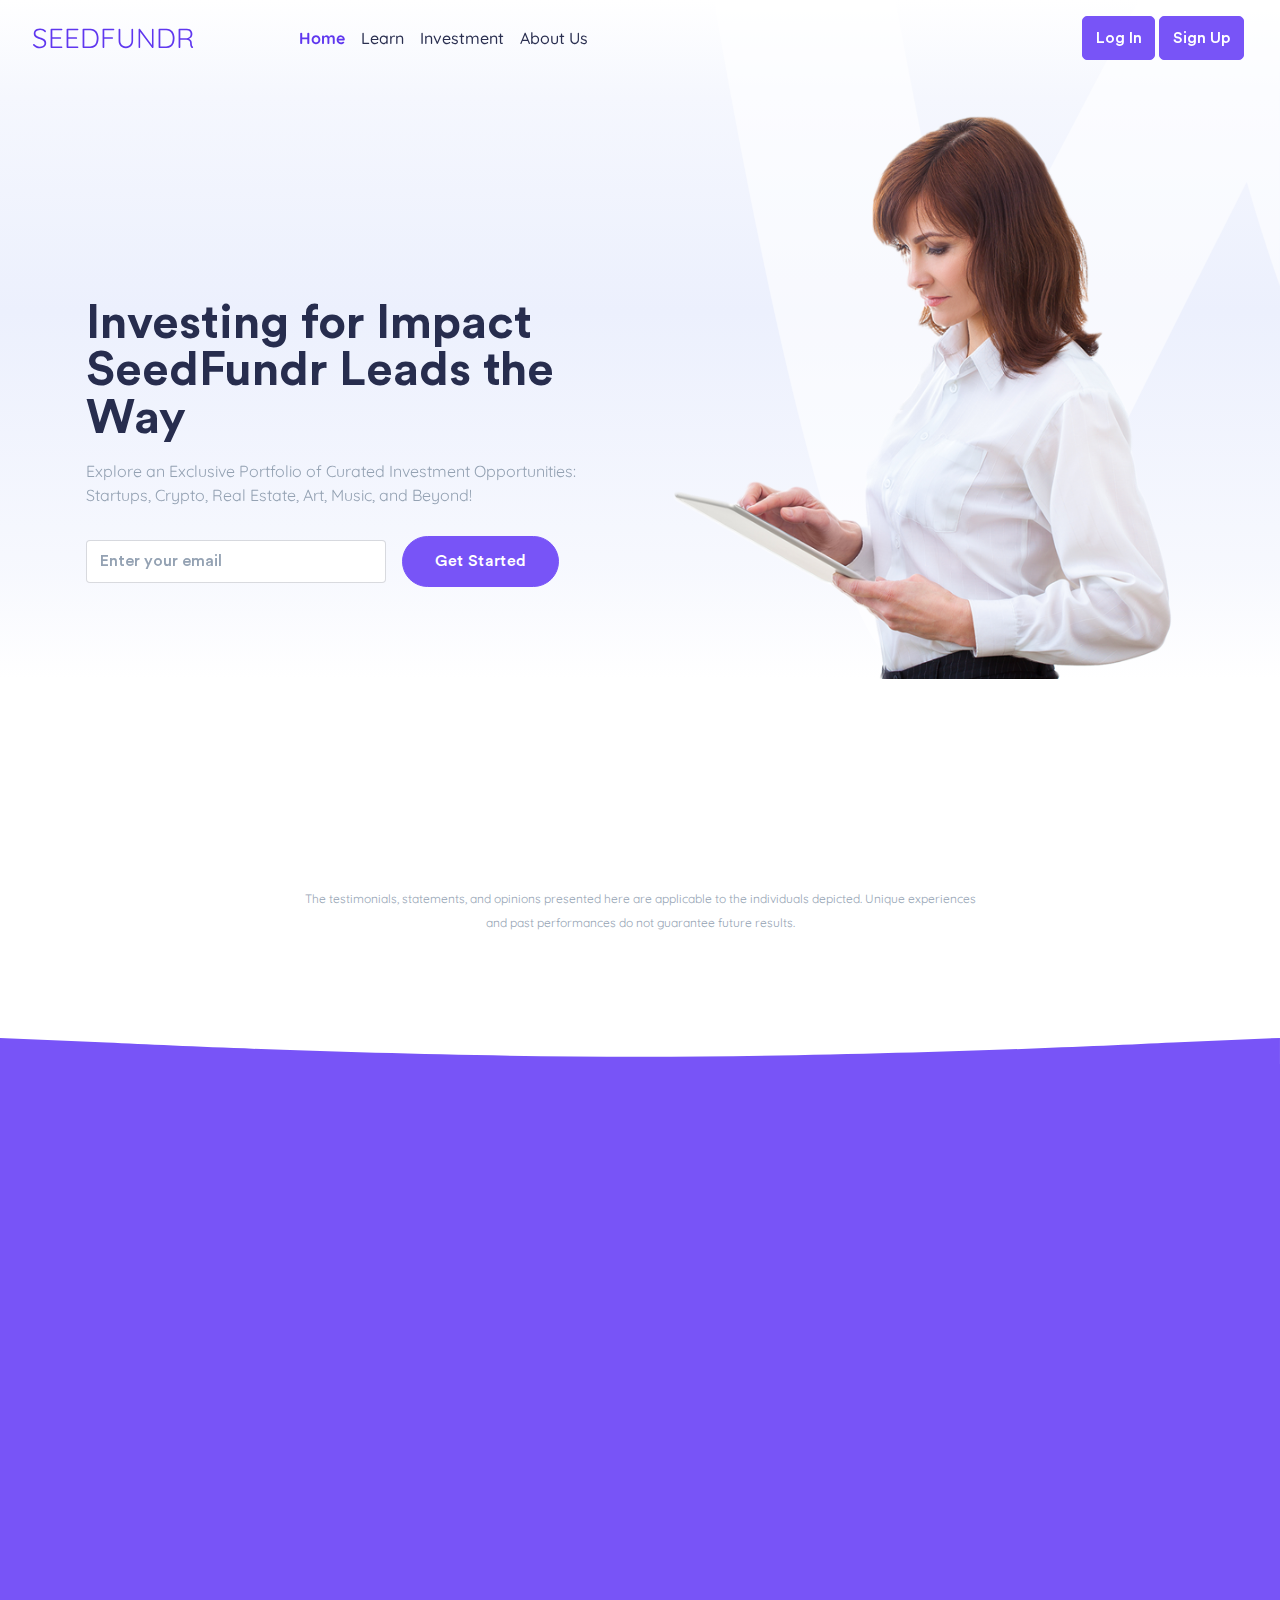
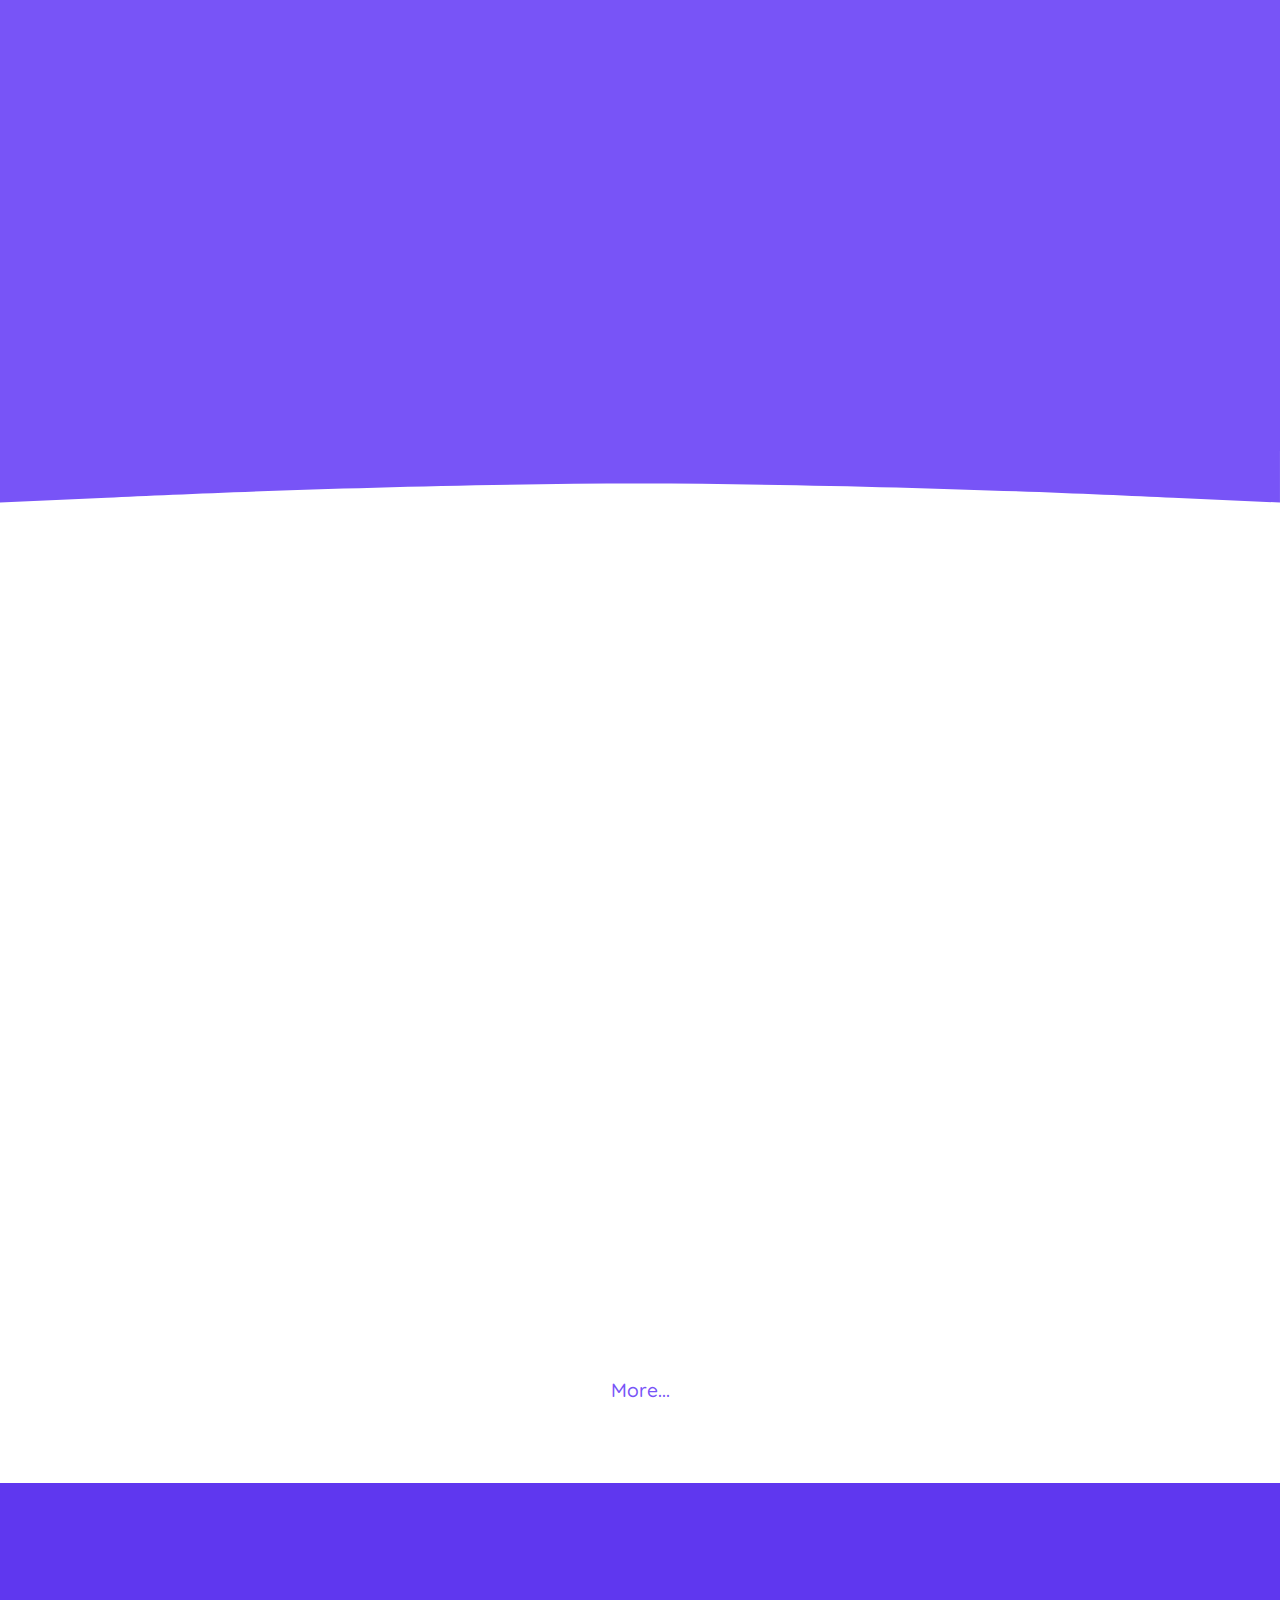
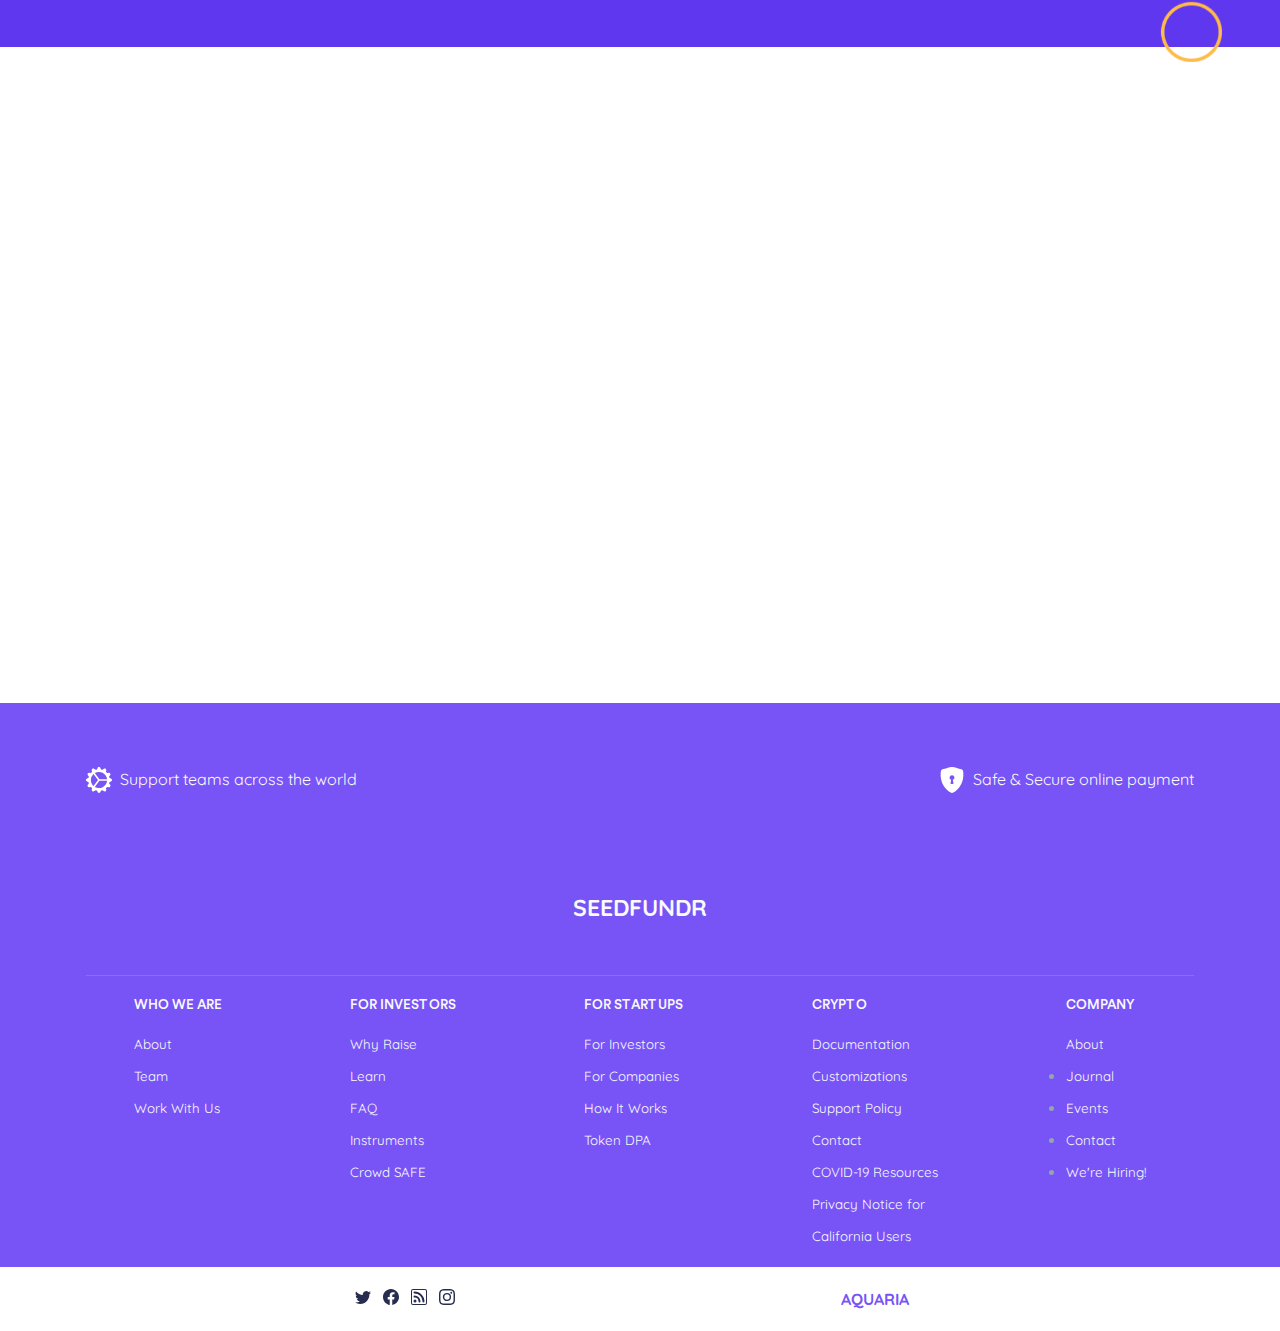
==== commit 6afe64f6: "4" ====
--- a/public/index.html
+++ b/public/index.html
@@ -86,13 +86,13 @@
   <body>
     <main class="main" id="top">
       <nav class="navbar navbar-expand-lg navbar-light fixed-top py-3" data-navbar-on-scroll="data-navbar-on-scroll">
-        <div class="container-fluid"><a class="navbar-brand" href="#"><img src="assets/img/icons/logo.png" alt="" width="169" /></a>
+        <div class="container-fluid"><a class="navbar-brand" href="#">SEEDFUNDR</a>
           <button class="navbar-toggler collapsed" type="button" data-bs-toggle="collapse" data-bs-target="#navbarSupportedContent" aria-controls="navbarSupportedContent" aria-expanded="false" aria-label="Toggle navigation"><span class="navbar-toggler-icon"></span></button>
           <div class="collapse navbar-collapse" id="navbarSupportedContent">
             <ul class="navbar-nav me-auto ms-lg-4 ms-xl-7 border-bottom border-lg-bottom-0 pt-2 pt-lg-0">
               <li class="nav-item"><a class="nav-link fw-medium active" aria-current="page" href="#"><b>Home</b></a></li>
               <li class="nav-item"><a class="nav-link fw-medium" href="#">Learn</a></li>
-              <li class="nav-item"><a class="nav-link fw-medium" href="#">Raise Capital</a></li>
+              <li class="nav-item"><a class="nav-link fw-medium" href="investment.html">Investment</a></li>
               <li class="nav-item"><a class="nav-link fw-medium" href="about.html">About Us</a></li>
               </ul>
             <form class="d-flex py-3 py-lg-0"><a class="btn btn-info order-0 me-1" href="#" role="button">Log In</a><a class="btn btn-info order-0 me-1" href="#" role="button">Sign Up</a>
@@ -106,9 +106,9 @@
         </div>
         <!--/.bg-holder-->
 
-        <div class="container p-4">
+        <div class="container pt-5">
           <div class="row align-items-center">
-            <div class="col-lg-6 col-md-5 order-md-1 pt-5"><img class="img-fluid" src="assets/img/gallery/mainPage.com.png" alt="" /></div>
+            <div class="col-lg-6 col-md-5 order-md-1 pt-5"><img class="img-fluid d-none d-sm-block" src="assets/img/gallery/mainPage.com.png" alt="" /></div>
             <div class="col-md-7 col-lg-6 text-center text-md-start pt-1 pt-md-9">
               <h1 class="display-2 fw-bold fs-4 fs-md-5 fs-xl-6">Investing for Impact<br />SeedFundr Leads the Way</h1>
               <p class="mt-3 mb-4">Explore an Exclusive Portfolio of Curated Investment Opportunities: Startups, Crypto, Real Estate, Art, Music, and
@@ -217,7 +217,7 @@
                 alt="" />
               <div class="mt-3 text-center text-md-start">
                 <h4 class="display-6 fs-2 fs-lg-3 fw-bold"><span><img src="assets/img/gallery/companyIcon1.png" alt=""></span> Aptera Motors</h4>
-                <p class="mb-0">Add WooCommerce plugin to any WordPress site and set up a new store in minutes.</p><a
+                <p class="mb-0">From subscriptions to gym classes to luxury cars, WooCommerce is fully customizable.</p><a
                   class="btn ps-0" href="#"> Carlsbad ,CA</a>
               </div>
             </div>
@@ -237,39 +237,12 @@
               </div>
             </div>
           </div>
-          <div class="row reveal fade-right">
-            <div class="col-md-4 mb-5 mb-md-0"><img class="img-fluid shadow-sm rounded-3" src="assets/img/gallery/company 4.jpg"
-                alt="" />
-              <div class="mt-3 text-center text-md-start">
-                <h4 class="display-6 fs-2 fs-lg-3 fw-bold"><span><img src="assets/img/gallery/companyIcon4.png" alt=""></span>
-                 Soon</h4>
-                <p class="mb-0">Add WooCommerce plugin to any WordPress site and set up a new store in minutes.</p><a
-                  class="btn ps-0" href="#"> Carlsbad ,CA</a>
-              </div>
-            </div>
-            <div class="col-md-4 mt-5 mb-5 mb-md-0"><img class="img-fluid shadow-sm rounded-3"
-                src="assets/img/gallery/company 5.jpg" alt="" />
-              <div class="mt-3 text-center text-md-start">
-                <h4 class="display-6 fs-2 fs-lg-3 fw-bold"><span><img src="assets/img/gallery/companyIcon5.png"
-                      alt=""></span>BHydro Hash</h4>
-                <p class="mb-0">From subscriptions to gym classes to luxury cars, WooCommerce is fully customizable.</p><a
-                  class="btn ps-0" href="#">Miami ,FL</a>
-              </div>
-            </div>
-            <div class="col-md-4 mt-8 mb-5 mb-md-0"><img class="img-fluid shadow-sm rounded-3"
-                src="assets/img/gallery/company 6.png" alt="" />
-              <div class="mt-3 text-center text-md-start">
-                <h4 class="display-6 fs-2 fs-lg-3 fw-bold"><span><img src="assets/img/gallery/companyIcon6.png"
-                      alt=""> </span> Atari Game Pool</h4>
-                <p class="mb-0">WooCommerce is one of the fastest-growing eCommerce communities. </p><a class="btn ps-0" href="#">
-                  San Francisco ,CA</a>
-              </div>
-            </div>
+         
           </div>
         </div><!-- end of .container-->
       
       </section>
-      <center><h5><a href="#">More...</a></h5></center>
+      <center><h5><a href="investment.html" class="text-info">More...</a></h5></center>
       <br><br>
 
 
@@ -354,7 +327,7 @@
             </div>
           </div>
           <div class="row flex-center">
-            <div class="col-auto py-4"><a href="#"><img class="img-fluid" src="assets/img/icons/f-logo.png" alt="" /></a></div>
+            <div class="col-auto py-4"><h4><a href="#" class="text-light"><b>SEEDFUNDR</b></a></h4></div>
           </div>
           <hr class="opacity-25" />
           <div class="row justify-content-lg-around">
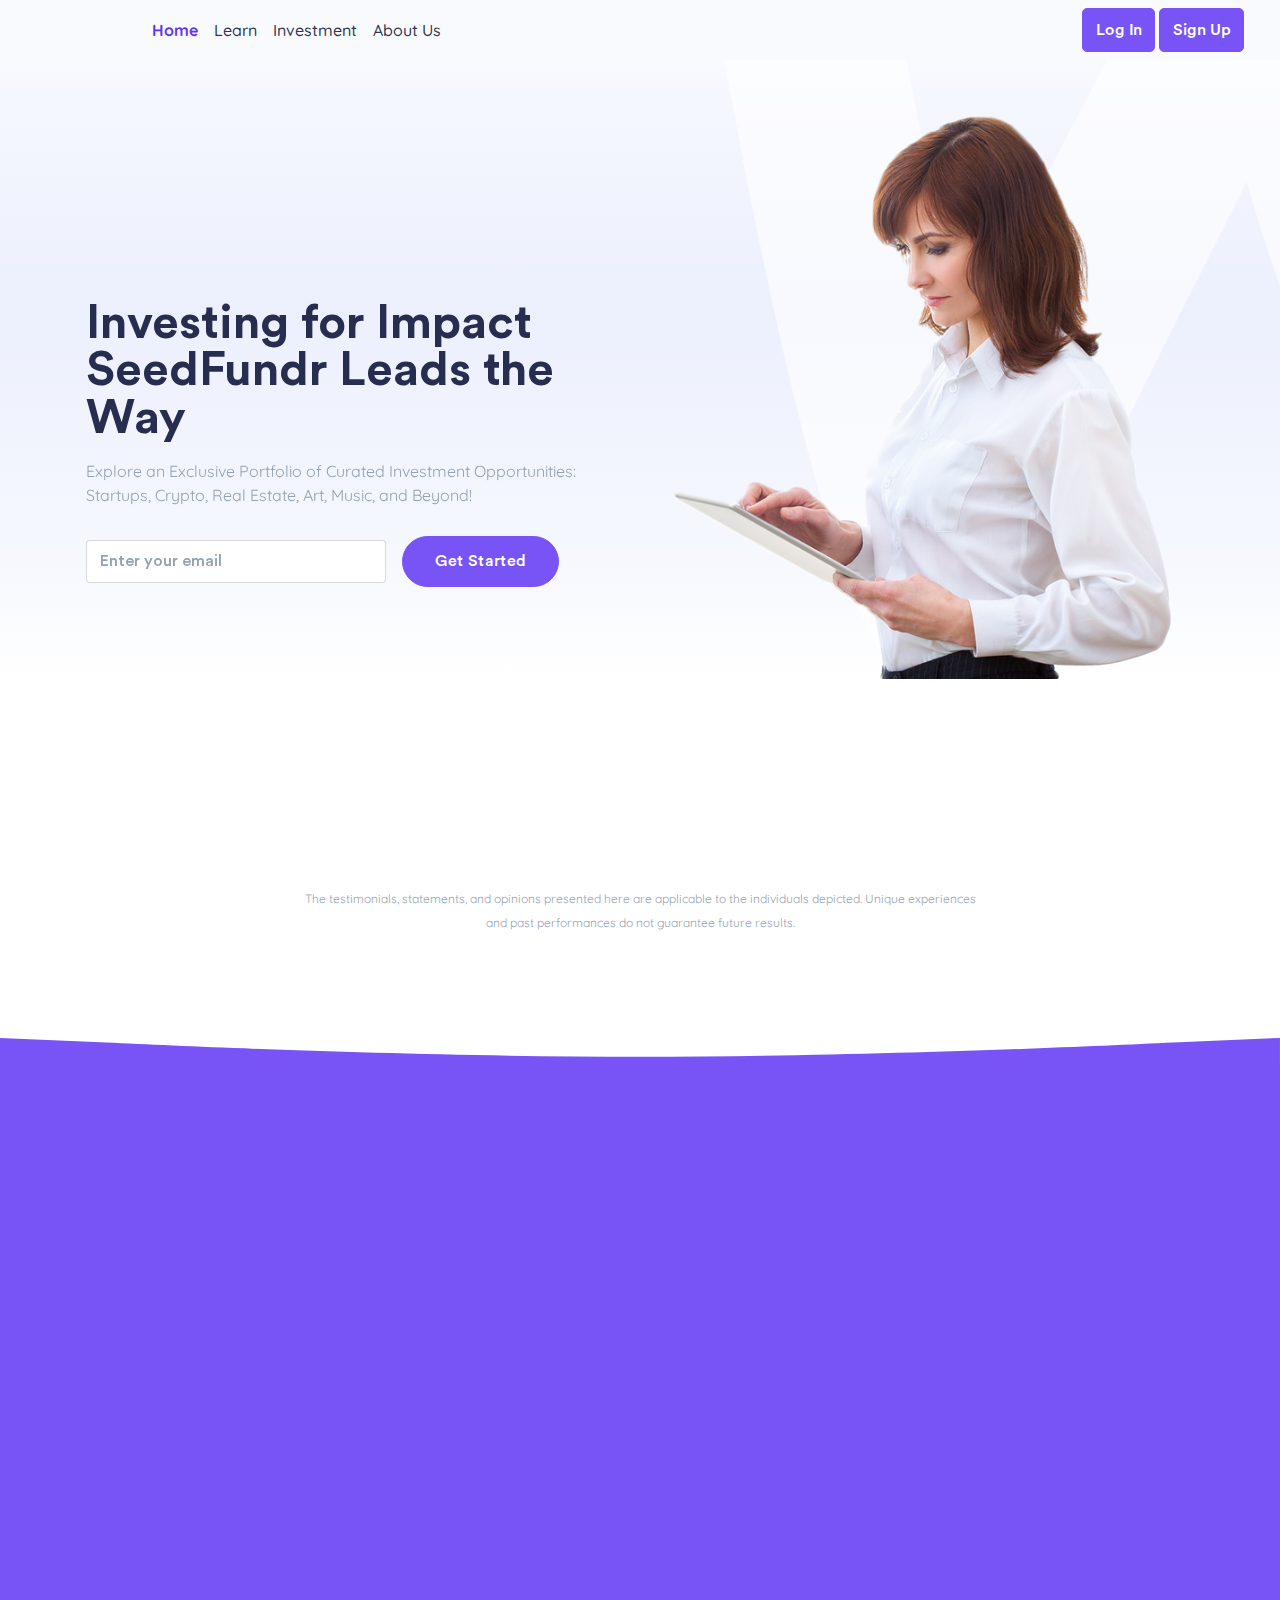
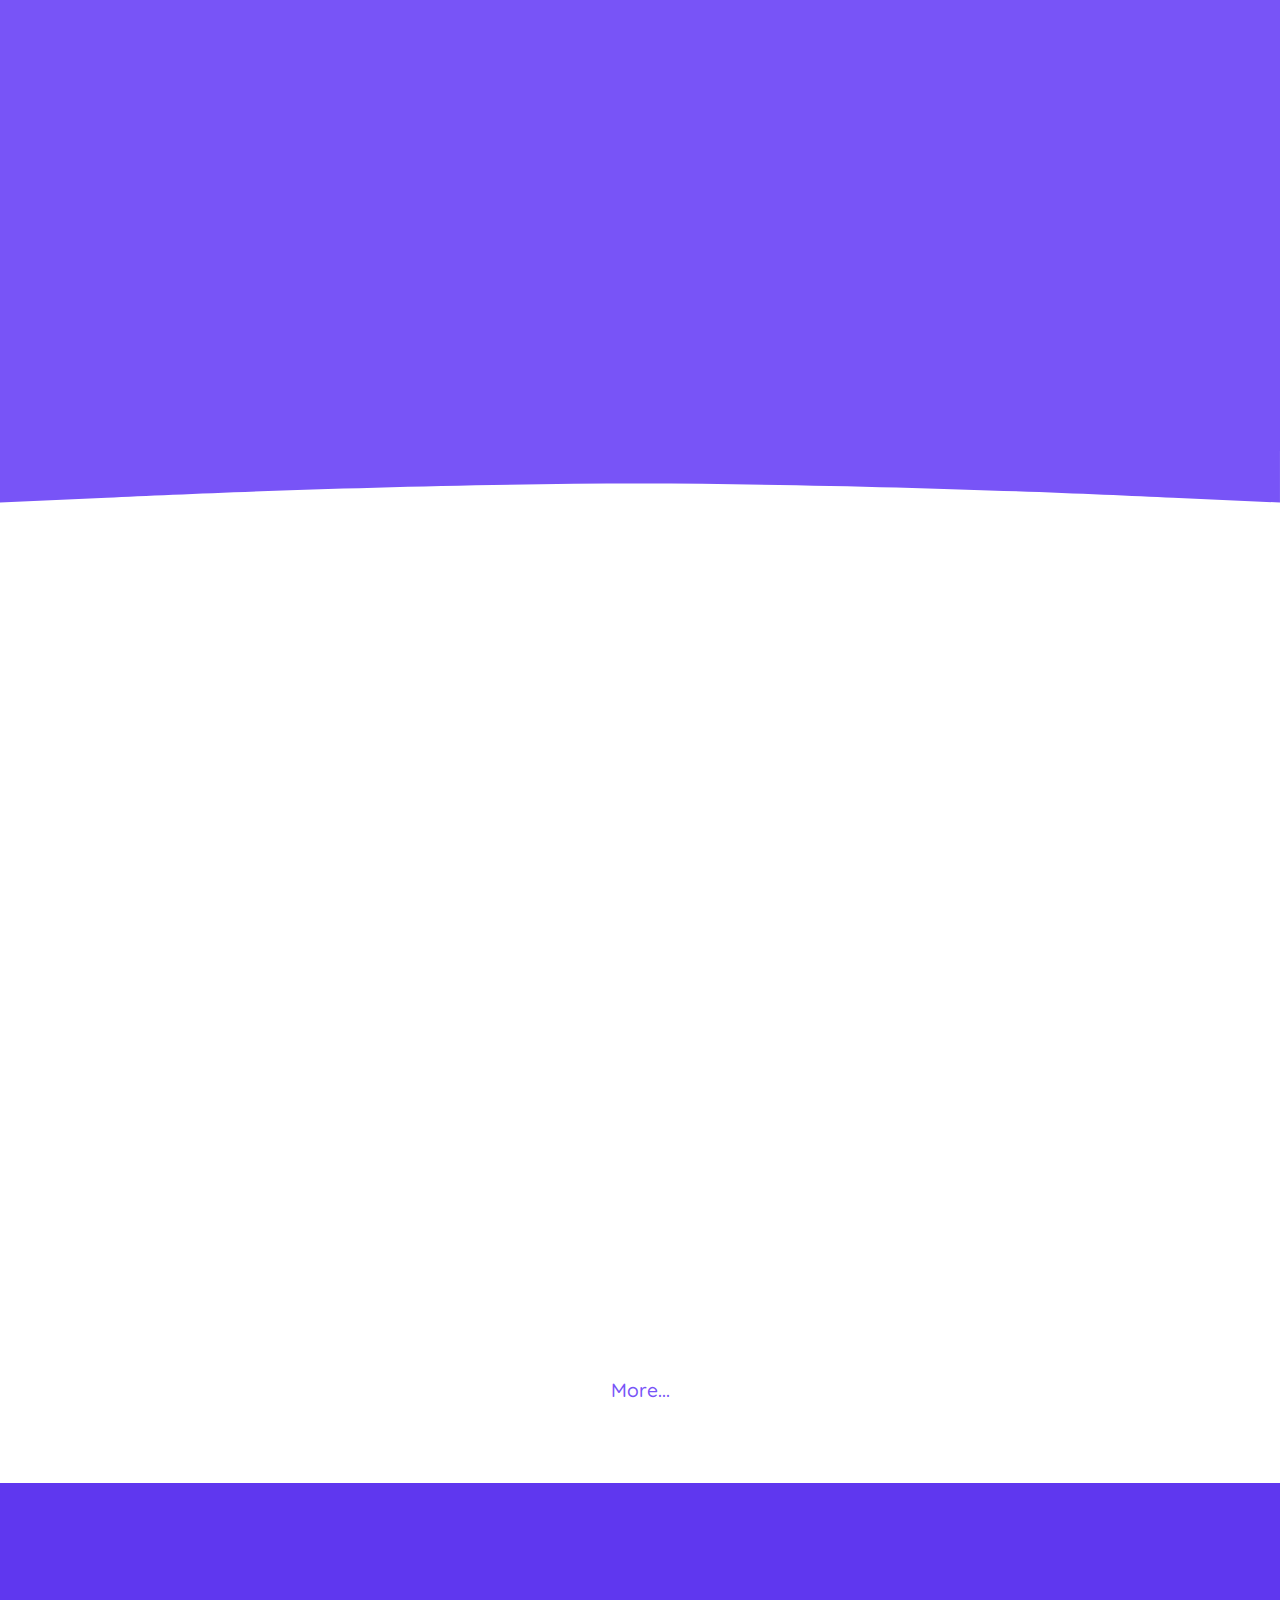
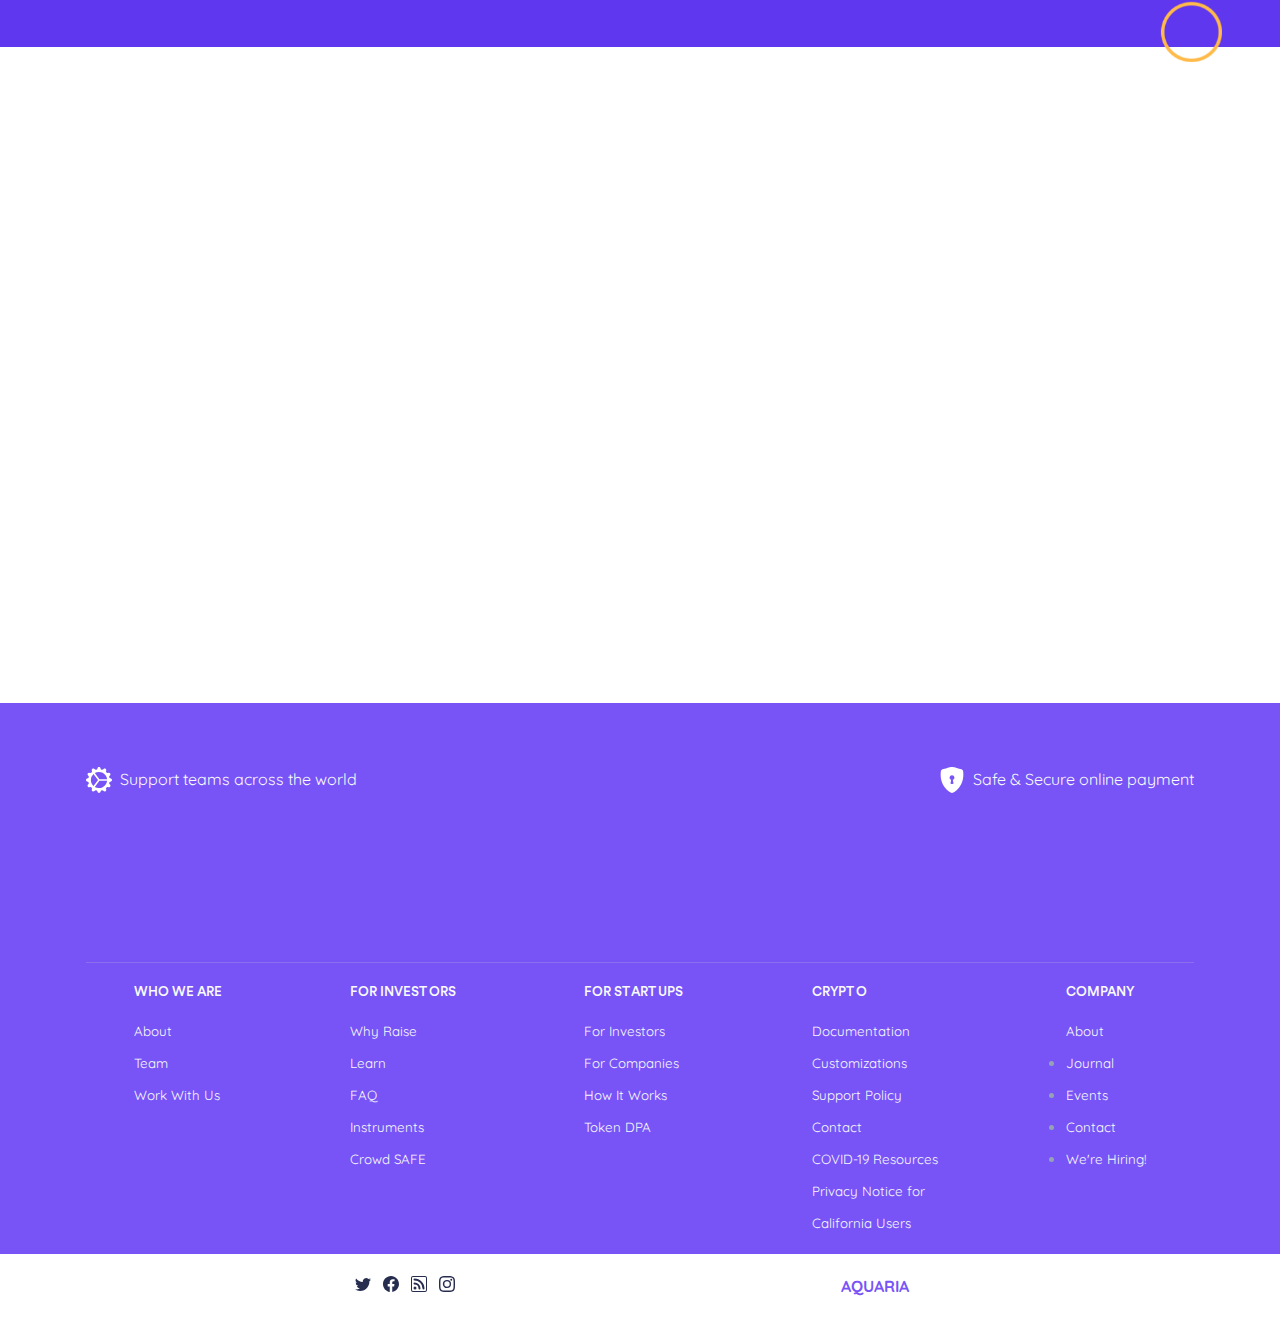
==== commit 90c7da4e: "d" ====
--- a/public/index.html
+++ b/public/index.html
@@ -85,22 +85,27 @@
 
   <body>
     <main class="main" id="top">
-      <nav class="navbar navbar-expand-lg navbar-light fixed-top py-3" data-navbar-on-scroll="data-navbar-on-scroll">
-        <div class="container-fluid"><a class="navbar-brand" href="#">SEEDFUNDR</a>
-          <button class="navbar-toggler collapsed" type="button" data-bs-toggle="collapse" data-bs-target="#navbarSupportedContent" aria-controls="navbarSupportedContent" aria-expanded="false" aria-label="Toggle navigation"><span class="navbar-toggler-icon"></span></button>
+    <nav class="navbar navbar-expand-lg navbar-light fixed-top py-2 bg-light" data-navbar-on-scroll="data-navbar-on-scroll">
+      <div class="container-fluid"><a class="navbar-brand" href="#"><a class="navbar-brand" href="#"><img class="img-fluid" width="130px" src="assets/img/icons/LOGO.png" alt=""></a>
+          <button class="navbar-toggler collapsed" type="button" data-bs-toggle="collapse"
+            data-bs-target="#navbarSupportedContent" aria-controls="navbarSupportedContent" aria-expanded="false"
+            aria-label="Toggle navigation"><span class="navbar-toggler-icon"></span></button>
           <div class="collapse navbar-collapse" id="navbarSupportedContent">
             <ul class="navbar-nav me-auto ms-lg-4 ms-xl-7 border-bottom border-lg-bottom-0 pt-2 pt-lg-0">
-              <li class="nav-item"><a class="nav-link fw-medium active" aria-current="page" href="#"><b>Home</b></a></li>
+              <li class="nav-item"><a class="nav-link fw-medium active" aria-current="page" href="index.html"><b>Home</b></a>
+              </li>
               <li class="nav-item"><a class="nav-link fw-medium" href="#">Learn</a></li>
               <li class="nav-item"><a class="nav-link fw-medium" href="investment.html">Investment</a></li>
-              <li class="nav-item"><a class="nav-link fw-medium" href="about.html">About Us</a></li>
-              </ul>
-            <form class="d-flex py-3 py-lg-0"><a class="btn btn-info order-0 me-1" href="#" role="button">Log In</a><a class="btn btn-info order-0 me-1" href="#" role="button">Sign Up</a>
-            
+              <li class="nav-item"><a class="nav-link fw-medium" href="about.html">About Us</a>
+              </li>
+            </ul>
+            <form class="d-flex py-3 py-lg-0"><a class="btn btn-info order-0 me-1" href="#" role="button">Log
+                In</a><a class="btn btn-info order-0 me-1" href="#" role="button">Sign Up</a>
+    
             </form>
           </div>
-        </div>
-      </nav>
+      </div>
+    </nav>
       <section class="py-0  bg-light-gradient">
         <div class="bg-holder" style="background-image:url(assets/img/illustrations/hero-bg.png);background-position:top right;background-size:contain;">
         </div>
@@ -327,7 +332,7 @@
             </div>
           </div>
           <div class="row flex-center">
-            <div class="col-auto py-4"><h4><a href="#" class="text-light"><b>SEEDFUNDR</b></a></h4></div>
+            <div class="col-auto py-4"><img class="img-fluid" width="130px" src="assets/img/icons/LOGO.png" alt=""></div>
           </div>
           <hr class="opacity-25" />
           <div class="row justify-content-lg-around">
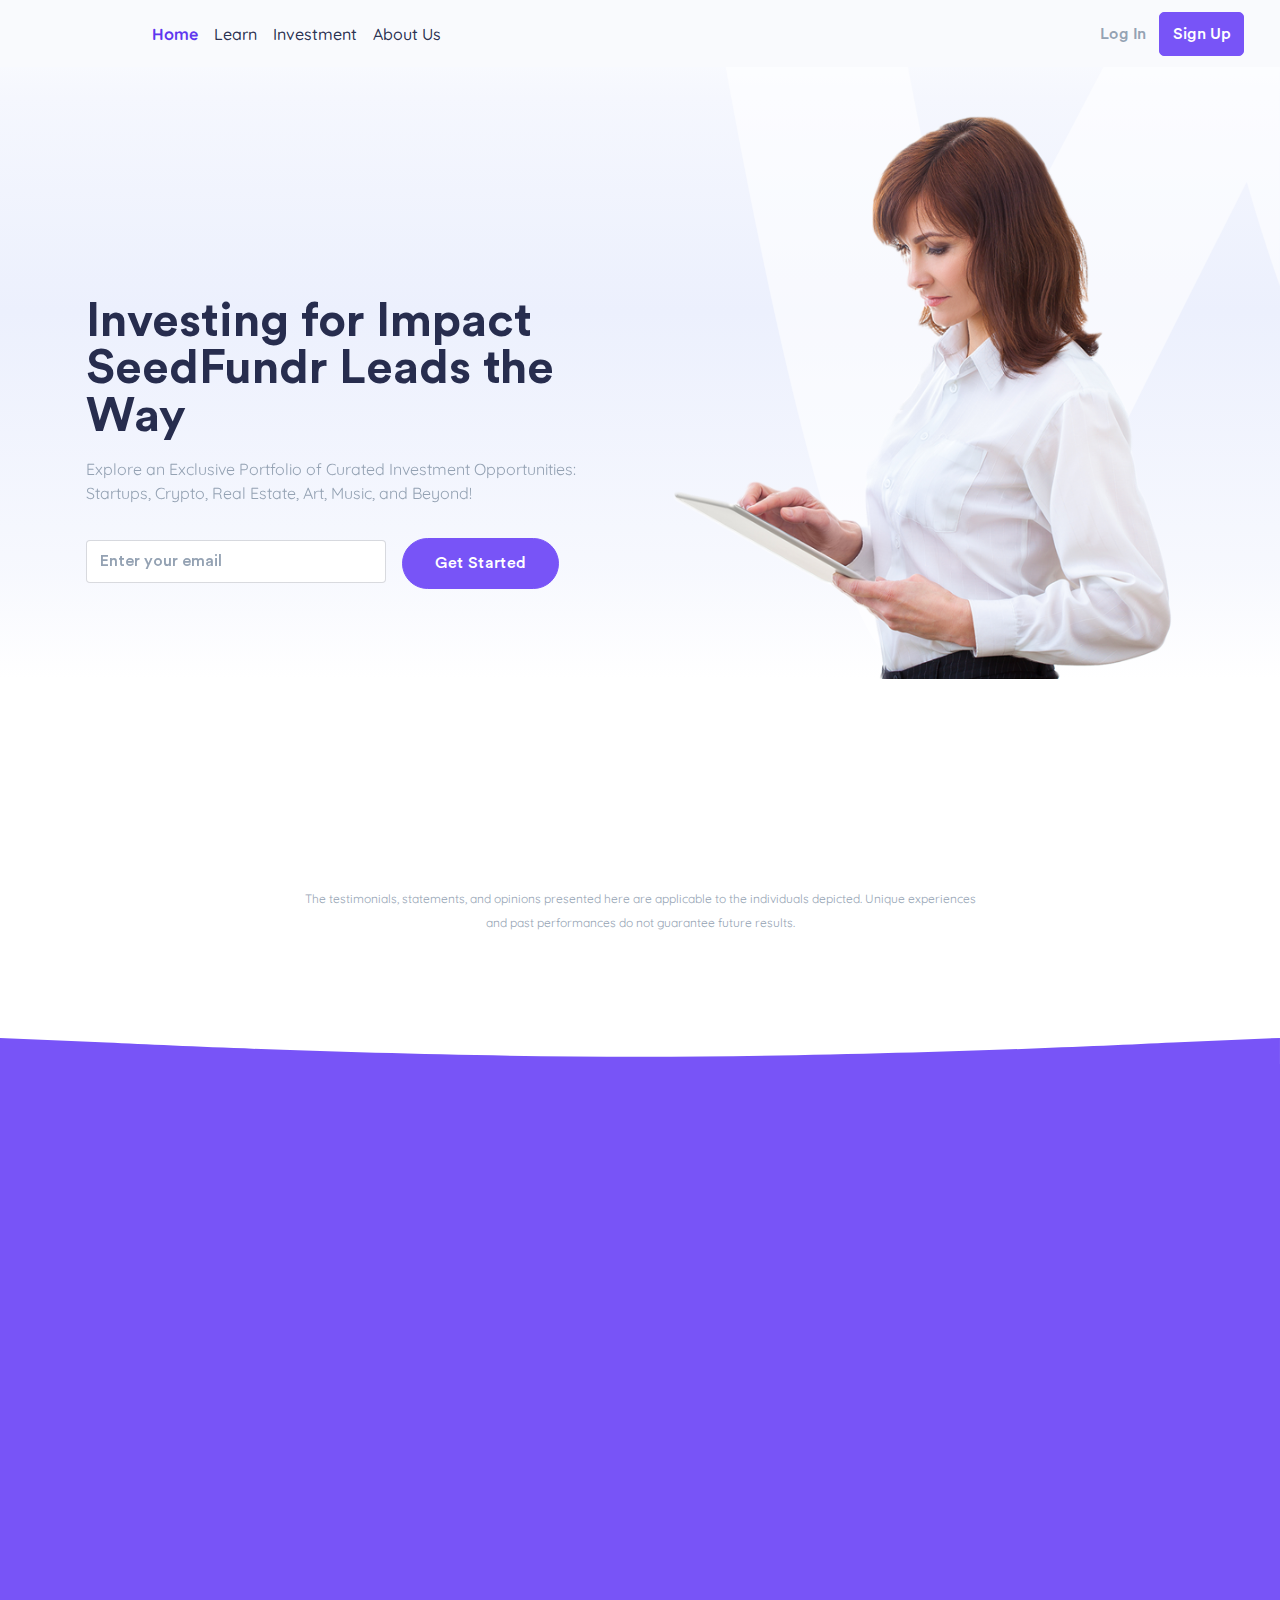
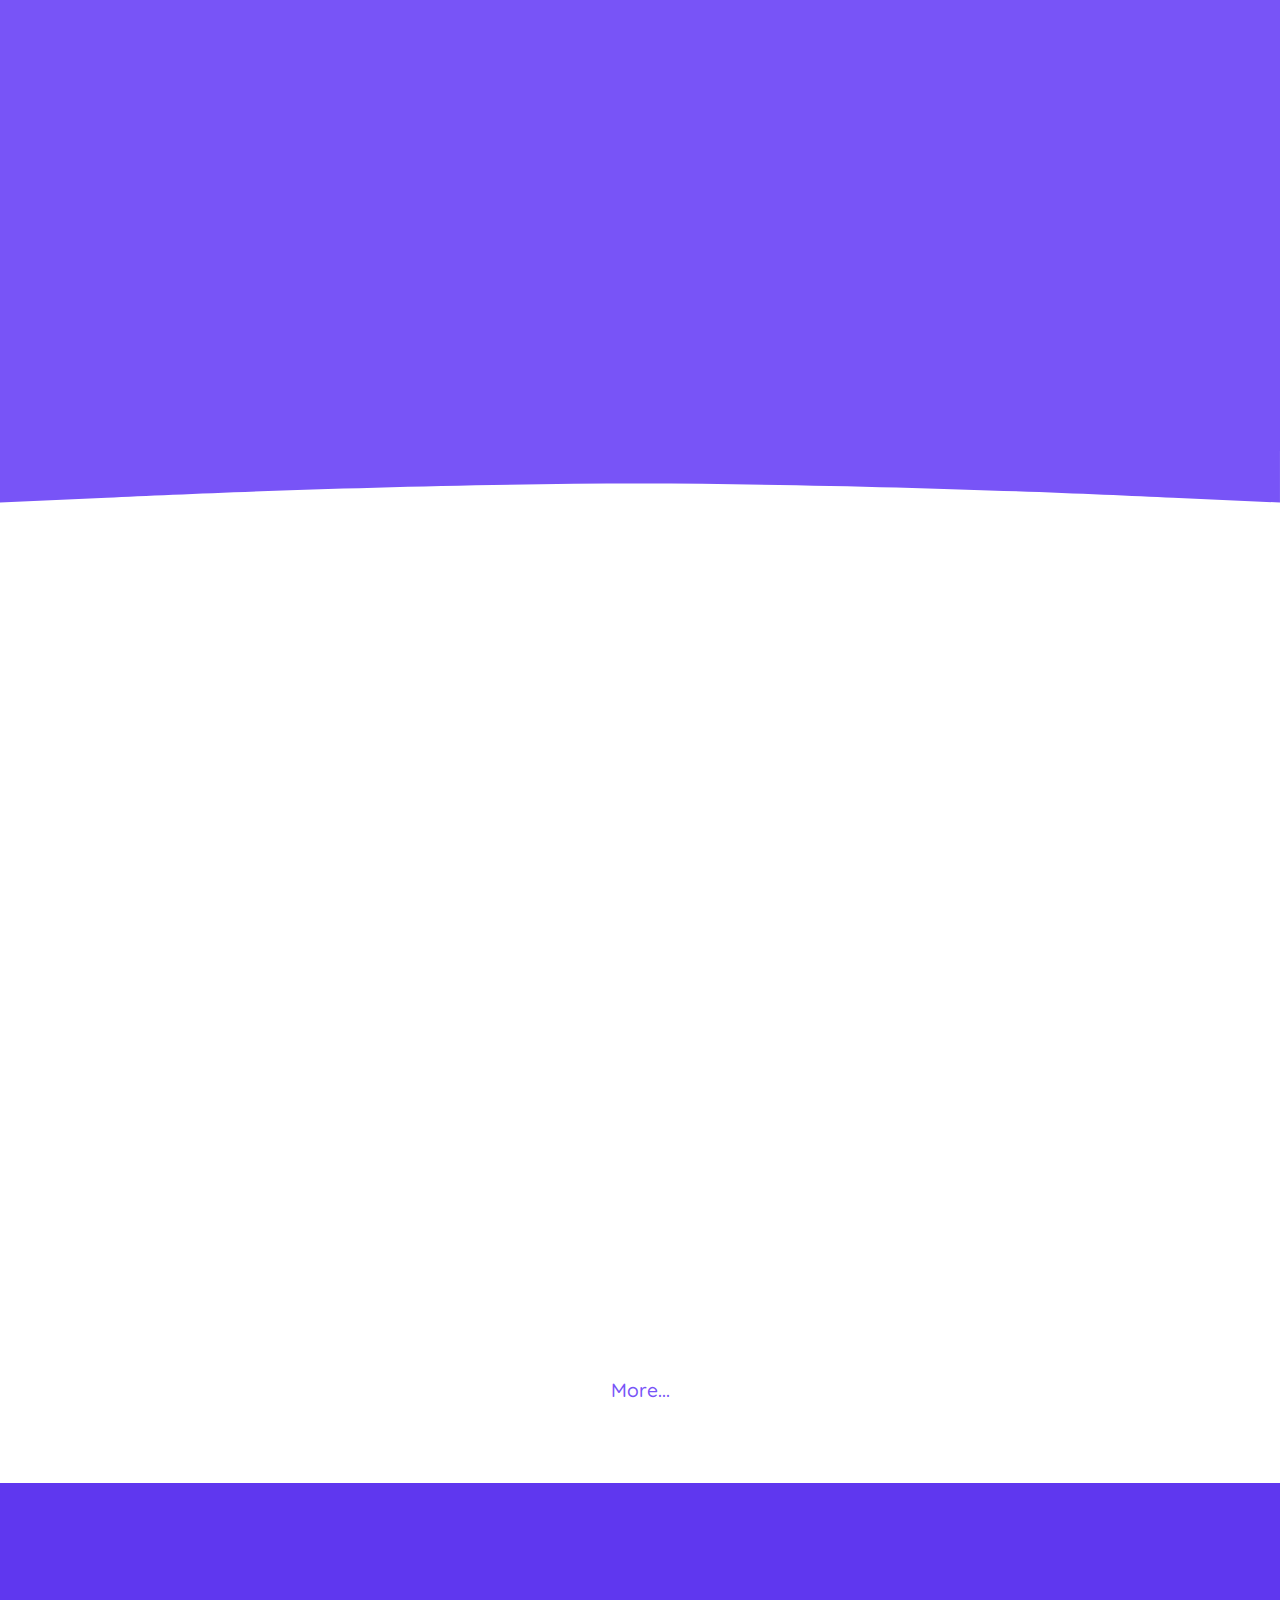
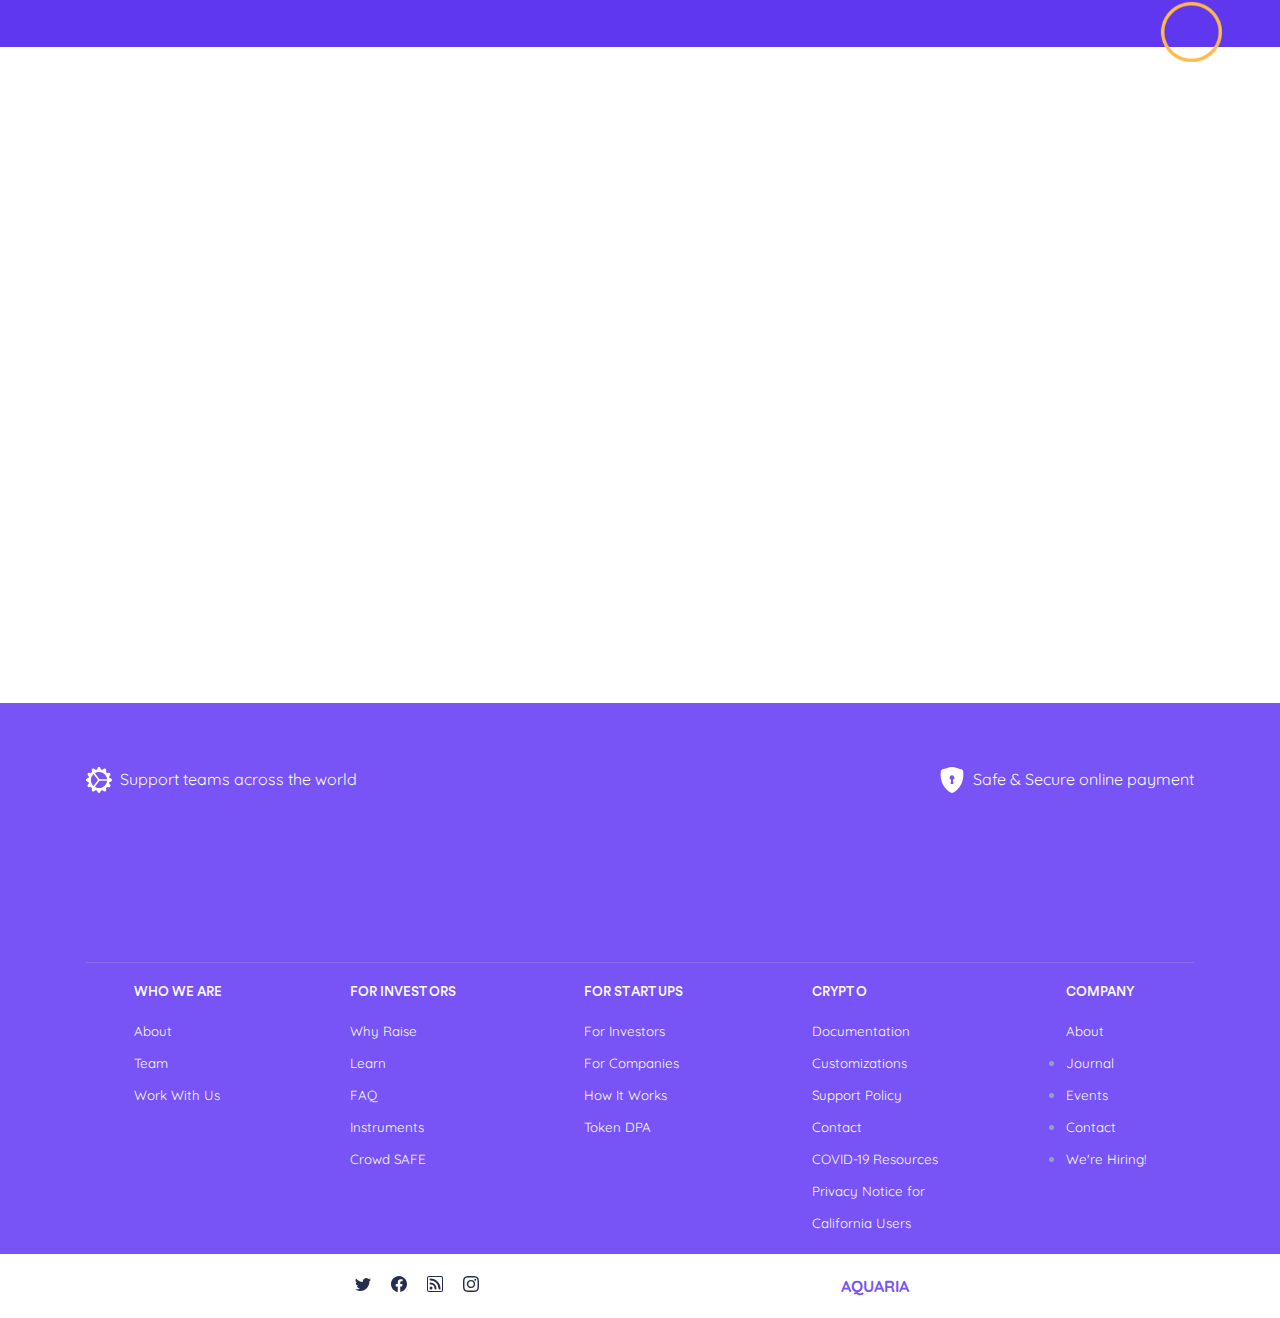
==== commit 074d3241: "6" ====
--- a/public/index.html
+++ b/public/index.html
@@ -1,507 +1,590 @@
 <!DOCTYPE html>
 <html lang="en-US" dir="ltr">
 
-  <head>
-    <meta charset="utf-8">
-    <meta http-equiv="X-UA-Compatible" content="IE=edge">
-    <meta name="viewport" content="width=device-width, initial-scale=1">
-    <title>Seedfundr</title>
-    <link rel="apple-touch-icon" sizes="180x180" href="assets/img/favicons/apple-touch-icon.png">
-    <link rel="icon" type="image/png" sizes="32x32" href="assets/img/favicons/favicon-32x32.png">
-    <link rel="icon" type="image/png" sizes="16x16" href="assets/img/favicons/favicon-16x16.png">
-    <link rel="shortcut icon" type="image/x-icon" href="assets/img/favicons/favicon.ico">
-    <link rel="manifest" href="assets/img/favicons/manifest.json">
-    <meta name="msapplication-TileImage" content="assets/img/favicons/mstile-150x150.png">
-    <meta name="theme-color" content="#ffffff">
-    <link href="assets/css/theme.css" rel="stylesheet" />
-
-
-    <style>
-      @import url('https://fonts.googleapis.com/css2?family=Quicksand&display=swap');
-      *{
-        font-family: Quicksand;
-      }
-      
-.reveal {
-  position: relative;
-  opacity: 0;
-}
-
-.reveal.active {
-  opacity: 1;
-}
-
-.active.fade-bottom {
-  animation: fade-bottom 0.7s ease-in;
-}
-
-.active.fade-left {
-  animation: fade-left 0.7s ease-in;
-}
-
-.active.fade-right {
-  animation: fade-right 0.7s ease-in;
-}
-
-@keyframes fade-bottom {
-  0% {
-    transform: translateY(50px);
-    opacity: 0;
-  }
-
-  100% {
-    transform: translateY(0);
-    opacity: 1;
-  }
-}
-
-@keyframes fade-left {
-  0% {
-    transform: translateX(-100px);
-    opacity: 0;
-  }
-
-  100% {
-    transform: translateX(0);
-    opacity: 1;
-  }
-}
-
-@keyframes fade-right {
-  0% {
-    transform: translateX(100px);
-    opacity: 0;
-  }
-
-  100% {
-    transform: translateX(0);
-    opacity: 1;
-  }
-}
-    </style>
-
-  </head>
-
-
-  <body>
-    <main class="main" id="top">
-    <nav class="navbar navbar-expand-lg navbar-light fixed-top py-2 bg-light" data-navbar-on-scroll="data-navbar-on-scroll">
-      <div class="container-fluid"><a class="navbar-brand" href="#"><a class="navbar-brand" href="#"><img class="img-fluid" width="130px" src="assets/img/icons/LOGO.png" alt=""></a>
+<head>
+  <meta charset="utf-8">
+  <meta http-equiv="X-UA-Compatible" content="IE=edge">
+  <meta name="viewport" content="width=device-width, initial-scale=1">
+  <title>Seedfundr</title>
+  <link rel="apple-touch-icon" sizes="180x180" href="assets/img/favicons/apple-touch-icon.png">
+  <link rel="icon" type="image/png" sizes="32x32" href="assets/img/favicons/favicon-32x32.png">
+  <link rel="icon" type="image/png" sizes="16x16" href="assets/img/favicons/favicon-16x16.png">
+  <link rel="shortcut icon" type="image/x-icon" href="assets/img/favicons/favicon.ico">
+  <link rel="manifest" href="assets/img/favicons/manifest.json">
+  <meta name="msapplication-TileImage" content="assets/img/favicons/mstile-150x150.png">
+  <meta name="theme-color" content="#ffffff">
+  <link rel="stylesheet" href="https://cdn.jsdelivr.net/npm/bootstrap@4.0.0/dist/css/bootstrap.min.css"
+    integrity="sha384-Gn5384xqQ1aoWXA+058RXPxPg6fy4IWvTNh0E263XmFcJlSAwiGgFAW/dAiS6JXm" crossorigin="anonymous">
+  <link href="assets/css/theme.css" rel="stylesheet" />
+
+
+  <style>
+    @import url('https://fonts.googleapis.com/css2?family=Quicksand&display=swap');
+
+    * {
+      font-family: Quicksand;
+    }
+
+    .reveal {
+      position: relative;
+      opacity: 0;
+    }
+
+    .reveal.active {
+      opacity: 1;
+    }
+
+    .active.fade-bottom {
+      animation: fade-bottom 0.7s ease-in;
+    }
+
+    .active.fade-left {
+      animation: fade-left 0.7s ease-in;
+    }
+
+    .active.fade-right {
+      animation: fade-right 0.7s ease-in;
+    }
+
+    @keyframes fade-bottom {
+      0% {
+        transform: translateY(50px);
+        opacity: 0;
+      }
+
+      100% {
+        transform: translateY(0);
+        opacity: 1;
+      }
+    }
+
+    @keyframes fade-left {
+      0% {
+        transform: translateX(-100px);
+        opacity: 0;
+      }
+
+      100% {
+        transform: translateX(0);
+        opacity: 1;
+      }
+    }
+
+    @keyframes fade-right {
+      0% {
+        transform: translateX(100px);
+        opacity: 0;
+      }
+
+      100% {
+        transform: translateX(0);
+        opacity: 1;
+      }
+    }
+  </style>
+
+</head>
+
+
+<body>
+  <main class="main" id="top">
+    <nav class="navbar navbar-expand-lg navbar-light fixed-top py-2 bg-light"
+      data-navbar-on-scroll="data-navbar-on-scroll">
+      <div class="container-fluid"><a class="navbar-brand" href="#"><a class="navbar-brand" href="#"><img
+              class="img-fluid" width="130px" src="assets/img/icons/LOGO.png" alt=""></a>
           <button class="navbar-toggler collapsed" type="button" data-bs-toggle="collapse"
             data-bs-target="#navbarSupportedContent" aria-controls="navbarSupportedContent" aria-expanded="false"
             aria-label="Toggle navigation"><span class="navbar-toggler-icon"></span></button>
           <div class="collapse navbar-collapse" id="navbarSupportedContent">
             <ul class="navbar-nav me-auto ms-lg-4 ms-xl-7 border-bottom border-lg-bottom-0 pt-2 pt-lg-0">
-              <li class="nav-item"><a class="nav-link fw-medium active" aria-current="page" href="index.html"><b>Home</b></a>
+              <li class="nav-item"><a class="nav-link fw-medium active" aria-current="page"
+                  href="index.html"><b>Home</b></a>
               </li>
               <li class="nav-item"><a class="nav-link fw-medium" href="#">Learn</a></li>
               <li class="nav-item"><a class="nav-link fw-medium" href="investment.html">Investment</a></li>
               <li class="nav-item"><a class="nav-link fw-medium" href="about.html">About Us</a>
               </li>
             </ul>
-            <form class="d-flex py-3 py-lg-0"><a class="btn btn-info order-0 me-1" href="#" role="button">Log
-                In</a><a class="btn btn-info order-0 me-1" href="#" role="button">Sign Up</a>
-    
-            </form>
+            <div class="d-flex py-3 py-lg-0 login_details">
+
+            </div>
           </div>
       </div>
     </nav>
-      <section class="py-0  bg-light-gradient">
-        <div class="bg-holder" style="background-image:url(assets/img/illustrations/hero-bg.png);background-position:top right;background-size:contain;">
-        </div>
-        <!--/.bg-holder-->
-
-        <div class="container pt-5">
-          <div class="row align-items-center">
-            <div class="col-lg-6 col-md-5 order-md-1 pt-5"><img class="img-fluid d-none d-sm-block" src="assets/img/gallery/mainPage.com.png" alt="" /></div>
-            <div class="col-md-7 col-lg-6 text-center text-md-start pt-1 pt-md-9">
-              <h1 class="display-2 fw-bold fs-4 fs-md-5 fs-xl-6">Investing for Impact<br />SeedFundr Leads the Way</h1>
-              <p class="mt-3 mb-4">Explore an Exclusive Portfolio of Curated Investment Opportunities: Startups, Crypto, Real Estate, Art, Music, and
+    <section class="py-0  bg-light-gradient">
+      <div class="bg-holder"
+        style="background-image:url(assets/img/illustrations/hero-bg.png);background-position:top right;background-size:contain;">
+      </div>
+      <!--/.bg-holder-->
+
+      <div class="container pt-5">
+        <div class="row align-items-center">
+          <div class="col-lg-6 col-md-5 order-md-1 pt-5"><img class="img-fluid d-none d-sm-block"
+              src="assets/img/gallery/mainPage.com.png" alt="" /></div>
+          <div class="col-md-7 col-lg-6 text-center text-md-start pt-1 pt-md-9">
+            <h1 class="display-2 fw-bold fs-4 fs-md-5 fs-xl-6">Investing for Impact<br />SeedFundr Leads the Way</h1>
+            <p class="mt-3 mb-4">Explore an Exclusive Portfolio of Curated Investment Opportunities: Startups, Crypto,
+              Real Estate, Art, Music, and
               Beyond!</p>
-              <div class="row g-3 align-items-center">
-                <div class="col-auto">
-                  <input type="password" style="border: solid 0.2px rgba(61, 61, 61, 0.164); width: 300px;" placeholder="Enter your email" id="inputPassword6" class="form-control" aria-labelledby="passwordHelpInline">
-                </div>
-                <div class="col-auto">
-                  <span id="passwordHelpInline" class="form-text">
+            <div class="row g-3 align-items-center">
+              <div class="col-auto">
+                <input type="password" style="border: solid 0.2px rgba(61, 61, 61, 0.164); width: 300px;"
+                  placeholder="Enter your email" id="inputPassword6" class="form-control"
+                  aria-labelledby="passwordHelpInline">
+              </div>
+              <div class="col-auto">
+                <span id="passwordHelpInline" class="form-text">
                   <a class="btn btn-lg btn-info rounded-pill me-2" href="#" role="button">Get Started</a>
-                  </span>
-                </div>
+                </span>
               </div>
             </div>
           </div>
         </div>
-      </section>
-
-
-      <section class="p-4 bg-light-gradient reveal fade-bottom">
-        <div class="container text-align-center" >
-          <center>
-            <div class="row" style="font-weight: bold; font-size: medium; font-family: Arial, Helvetica, sans-serif;">
-              <div class="col-md-4 my-4">
-                <h1  class="text-light count" ><b style="color: #7854F7;"></b> <b style="color: #7854F7;" id="value1"> </b><b style="color: #7854F7;" >M +</b></h1>
-                <h5 class="text-light" style="color: #7854F7;"><b style="color: #636363;">Community Menmbers</b></h5>
-              </div>
-              <div class="col-md-4 my-4">
-                <h1 class="text-light count"  style="color: #7854F7;"><b style="color: #7854F7;" id="value2"></b><b style="color: #7854F7;"> +</b></h1>
-                <h5 class="text-light" style="color: #7854F7;"><b style="color: #636363;">Funded ventures</b></h5>
-              </div>
-              <div class="col-md-4 my-4">
-                <h1 class="text-light count" ><b style="color: #7854F7;" id="value3"></b><b style="color: #7854F7;"> +</b></h1>
-                <h5 class="text-light"><b style="color: #636363;">Countries</b></h5>
-              </div>
-            </div>
-          </center>
-        </div>
-      </section>
-      <center><small>The testimonials, statements, and opinions presented here are applicable to the individuals depicted. Unique
+      </div>
+    </section>
+
+
+
+    <section class="p-4 bg-light-gradient reveal fade-bottom">
+      <div class="container text-align-center">
+        <center>
+          <div class="row" style="font-weight: bold; font-size: medium; font-family: Arial, Helvetica, sans-serif;">
+            <div class="col-md-4 my-4">
+              <h1 class="text-light count"><b style="color: #7854F7;"></b> <b style="color: #7854F7;" id="value1">
+                </b><b style="color: #7854F7;">M +</b></h1>
+              <h5 class="text-light" style="color: #7854F7;"><b style="color: #636363;">Community Menmbers</b></h5>
+            </div>
+            <div class="col-md-4 my-4">
+              <h1 class="text-light count" style="color: #7854F7;"><b style="color: #7854F7;" id="value2"></b><b
+                  style="color: #7854F7;"> +</b></h1>
+              <h5 class="text-light" style="color: #7854F7;"><b style="color: #636363;">Funded ventures</b></h5>
+            </div>
+            <div class="col-md-4 my-4">
+              <h1 class="text-light count"><b style="color: #7854F7;" id="value3"></b><b style="color: #7854F7;"> +</b>
+              </h1>
+              <h5 class="text-light"><b style="color: #636363;">Countries</b></h5>
+            </div>
+          </div>
+        </center>
+      </div>
+    </section>
+    <center><small>The testimonials, statements, and opinions presented here are applicable to the individuals depicted.
+        Unique
         experiences <br>
         and past performances do not guarantee future results.</small></center> <br><br>
 
 
 
-      <!-- ============================================-->
-      <!-- <section> begin ============================-->
-     
-      <!-- <section> close ============================-->
-      <!-- ============================================-->
-
-
-      <div class="shapeup">
-        <svg xmlns="http://www.w3.org/2000/svg" viewBox="0 0 1440 319">
-          <path fill="#7854F7" fill-opacity="1" d="M0,64L120,69.3C240,75,480,85,720,85.3C960,85,1200,75,1320,69.3L1440,64L1440,320L1320,320C1200,320,960,320,720,320C480,320,240,320,120,320L0,320Z"></path>
-        </svg>
-      </div>
-      <section class="pt-4 pt-md-5 bg-info">
-        <div class="bg-holder" style="background-position:center center;background-size:contain;">
-        </div>
-        <!--/.bg-holder-->
-
-        <div class="container">
-          <div class="row mb-5 text-center">
-            <div class="col-12 col-md-4 mb-4"><img class="img-fluid rounded-3 shadow-lg image-up reveal fade-left" src="assets/img/gallery/tablel.jpg" alt="" /></div>
-            <div class="col-12 col-md-8 text-md-start reveal fade-right" style="max-width: 460px;">
-              <h3 class="fw-medium text-light"> Craft a Fearless Portfolio as  <br />Bold as You Are</h3>
-              <p class="text-light">Embark on an Extraordinary Journey into the Realm of Private Markets, where the potential for lucrative investments
-              knows no bounds. At our platform, we invite you to experience the thrill of investing alongside renowned Venture
+    <!-- ============================================-->
+    <!-- <section> begin ============================-->
+
+    <!-- <section> close ============================-->
+    <!-- ============================================-->
+
+
+    <div class="shapeup">
+      <svg xmlns="http://www.w3.org/2000/svg" viewBox="0 0 1440 319">
+        <path fill="#7854F7" fill-opacity="1"
+          d="M0,64L120,69.3C240,75,480,85,720,85.3C960,85,1200,75,1320,69.3L1440,64L1440,320L1320,320C1200,320,960,320,720,320C480,320,240,320,120,320L0,320Z">
+        </path>
+      </svg>
+    </div>
+    <section class="pt-4 pt-md-5 bg-info">
+      <div class="bg-holder" style="background-position:center center;background-size:contain;">
+      </div>
+      <!--/.bg-holder-->
+
+      <div class="container">
+        <div class="row mb-5 text-center">
+          <div class="col-12 col-md-4 mb-4"><img class="img-fluid rounded-3 shadow-lg image-up reveal fade-left"
+              src="assets/img/gallery/tablel.jpg" alt="" /></div>
+          <div class="col-12 col-md-8 text-md-start reveal fade-right" style="max-width: 460px;">
+            <h3 class="fw-medium text-light"> Craft a Fearless Portfolio as <br />Bold as You Are</h3>
+            <p class="text-light">Embark on an Extraordinary Journey into the Realm of Private Markets, where the
+              potential for lucrative investments
+              knows no bounds. At our platform, we invite you to experience the thrill of investing alongside renowned
+              Venture
               Capitalists, all with the incredible advantage of starting with as little as $50.</p> <br><br>
-            </div>
-          </div>
-          <div class="row flex-center">
-            <div class="col-12 col-md-4 order-0 order-md-1"><img class="img-fluid rounded-3 image-down reveal fade-right" src="assets/img/gallery/phone.png" alt="" /></div>
-            <div class="col-12 col-md-8 text-center text-md-start order-1 order-md-0 reveal fade-left" style="max-width: 460px;">
-              <h3 class="fw-medium text-light"><span style="font-size: small;">For investors</span><br />Simple, transparent, and accessible</h3>
-              <p class="text-light"> <b>1. Discover Companies : </b>Search, filter, and set preferences for sectors, highlights, and top deals. Be notified when climate-tech or Black
+          </div>
+        </div>
+        <div class="row flex-center">
+          <div class="col-12 col-md-4 order-0 order-md-1"><img class="img-fluid rounded-3 image-down reveal fade-right"
+              src="assets/img/gallery/phone.png" alt="" /></div>
+          <div class="col-12 col-md-8 text-center text-md-start order-1 order-md-0 reveal fade-left"
+            style="max-width: 460px;">
+            <h3 class="fw-medium text-light"><span style="font-size: small;">For investors</span><br />Simple,
+              transparent, and accessible</h3>
+            <p class="text-light"> <b>1. Discover Companies : </b>Search, filter, and set preferences for sectors,
+              highlights, and top deals. Be notified when climate-tech or Black
               founder deals launch.</p>
-              <p class="text-light"> <b>2. Invest on Your Terms : </b>Research, review financials, and investor feedback. Start ownership with $50.</p>
-                <p class="text-light"> <b>3. Build and Diversify Your Portfolio : </b>Track investments on the app or web. Get live updates from founders.</p>
-            </div>
-          </div>
-        </div>
-      </section>
-      <div class="shapedown">
-        <svg xmlns="http://www.w3.org/2000/svg" viewBox="0 0 1440 319">
-          <path fill="#7854F7" fill-opacity="1" d="M0,256L120,250.7C240,245,480,235,720,234.7C960,235,1200,245,1320,250.7L1440,256L1440,0L1320,0C1200,0,960,0,720,0C480,0,240,0,120,0L0,0Z"></path>
-        </svg>
-      </div>
-      
-      
-
-<!-- mainnnnn -->
-      <section class="py-6">
-      
-        <div class="container">
-          <div class="row flex-center reveal fade-bottom">
-            <div class="col-auto text-center my-4">
-              <h1 class="display-3 fw-bold">Invest early<br /></h1>
-              <p>Get access to a growing list of private assets to add to your portfolio.</p>
-            </div>
-          </div>
-          <div class="row reveal fade-left">
-            <div class="col-md-4 mb-5 mb-md-0"><img class="img-fluid shadow-sm rounded-3" src="assets/img/gallery/company 1.jpg"
-                alt="" />
-              <div class="mt-3 text-center text-md-start">
-                <h4 class="display-6 fs-2 fs-lg-3 fw-bold"><span><img src="assets/img/gallery/companyIcon1.png" alt=""></span> Aptera Motors</h4>
-                <p class="mb-0">From subscriptions to gym classes to luxury cars, WooCommerce is fully customizable.</p><a
-                  class="btn ps-0" href="#"> Carlsbad ,CA</a>
+            <p class="text-light"> <b>2. Invest on Your Terms : </b>Research, review financials, and investor feedback.
+              Start ownership with $50.</p>
+            <p class="text-light"> <b>3. Build and Diversify Your Portfolio : </b>Track investments on the app or web.
+              Get live updates from founders.</p>
+          </div>
+        </div>
+      </div>
+    </section>
+    <div class="shapedown">
+      <svg xmlns="http://www.w3.org/2000/svg" viewBox="0 0 1440 319">
+        <path fill="#7854F7" fill-opacity="1"
+          d="M0,256L120,250.7C240,245,480,235,720,234.7C960,235,1200,245,1320,250.7L1440,256L1440,0L1320,0C1200,0,960,0,720,0C480,0,240,0,120,0L0,0Z">
+        </path>
+      </svg>
+    </div>
+
+
+
+    <!-- mainnnnn -->
+    <section class="py-6">
+
+      <div class="container">
+        <div class="row flex-center reveal fade-bottom">
+          <div class="col-auto text-center my-4">
+            <h1 class="display-3 fw-bold">Invest early<br /></h1>
+            <p>Get access to a growing list of private assets to add to your portfolio.</p>
+          </div>
+        </div>
+        <div class="row reveal fade-left">
+          <div class="col-md-4 mb-5 mb-md-0"><img class="img-fluid shadow-sm rounded-3"
+              src="assets/img/gallery/company 1.jpg" alt="" />
+            <div class="mt-3 text-center text-md-start">
+              <h4 class="display-6 fs-2 fs-lg-3 fw-bold"><span><img src="assets/img/gallery/companyIcon1.png"
+                    alt=""></span> Aptera Motors</h4>
+              <p class="mb-0">From subscriptions to gym classes to luxury cars, WooCommerce is fully customizable.</p><a
+                class="btn ps-0" href="#"> Carlsbad ,CA</a>
+            </div>
+          </div>
+          <div class="col-md-4 mt-5 mb-5 mb-md-0"><img class="img-fluid shadow-sm rounded-3"
+              src="assets/img/gallery/company2.png" alt="" />
+            <div class="mt-3 text-center text-md-start">
+              <h4 class="display-6 fs-2 fs-lg-3 fw-bold"><span><img src="assets/img/gallery/companyIcon2.png"
+                    alt=""></span>BuyAlerts</h4>
+              <p class="mb-0">From subscriptions to gym classes to luxury cars, WooCommerce is fully customizable.</p><a
+                class="btn ps-0" href="#">Miami ,FL</a>
+            </div>
+          </div>
+          <div class="col-md-4 mt-8 mb-5 mb-md-0"><img class="img-fluid shadow-sm rounded-3"
+              src="assets/img/gallery/company3.png" alt="" />
+            <div class="mt-3 text-center text-md-start">
+              <h4 class="display-6 fs-2 fs-lg-3 fw-bold"><span><img src="assets/img/gallery/companyIcon3.png"
+                    alt=""></span>Rentberry</h4>
+              <p class="mb-0">WooCommerce is one of the fastest-growing eCommerce communities. </p><a class="btn ps-0"
+                href="#"> San Francisco ,CA</a>
+            </div>
+          </div>
+        </div>
+
+      </div>
+      </div><!-- end of .container-->
+
+    </section>
+    <center>
+      <h5><a href="investment.html" class="text-info">More...</a></h5>
+    </center>
+    <br><br>
+
+
+    <br>
+
+
+
+
+
+    <section class="py-0">
+      <div class="bg-holder z-index-2"
+        style="background-image:url(assets/img/illustrations/cta-bg.png);background-position:bottom right;background-size:61px 60px;margin-top:15px;margin-right:15px;margin-left:-58px;">
+      </div>
+      <!--/.bg-holder-->
+
+      <div class="container-fluid px-0">
+        <div class="card py-4 border-0 rounded-0 bg-primary">
+          <div class="card-body">
+            <div class="row flex-center">
+              <div class="col-xl-9 d-flex justify-content-center mb-3 mb-xl-0">
+                <h3 class="text-light fw-bold reveal fade-left">Invest in Diversity, Invest in Success: SeedFundr,
+                  <br />Unleashing the Potential of Minority-Owned Businesses.
+                </h3>
               </div>
-            </div>
-            <div class="col-md-4 mt-5 mb-5 mb-md-0"><img class="img-fluid shadow-sm rounded-3" src="assets/img/gallery/company2.png"
-                alt="" />
-              <div class="mt-3 text-center text-md-start">
-                <h4 class="display-6 fs-2 fs-lg-3 fw-bold"><span><img src="assets/img/gallery/companyIcon2.png" alt=""></span>BuyAlerts</h4>
-                <p class="mb-0">From subscriptions to gym classes to luxury cars, WooCommerce is fully customizable.</p><a
-                  class="btn ps-0" href="#">Miami ,FL</a>
-              </div>
-            </div>
-            <div class="col-md-4 mt-8 mb-5 mb-md-0"><img class="img-fluid shadow-sm rounded-3" src="assets/img/gallery/company3.png"
-                alt="" />
-              <div class="mt-3 text-center text-md-start">
-                <h4 class="display-6 fs-2 fs-lg-3 fw-bold"><span><img src="assets/img/gallery/companyIcon3.png" alt=""></span>Rentberry</h4>
-                <p class="mb-0">WooCommerce is one of the fastest-growing eCommerce communities. </p><a class="btn ps-0" href="#"> San Francisco ,CA</a>
-              </div>
-            </div>
-          </div>
-         
-          </div>
-        </div><!-- end of .container-->
-      
-      </section>
-      <center><h5><a href="investment.html" class="text-info">More...</a></h5></center>
-      <br><br>
-
-
-      <br>
-      
-      
-
-
-
-      <section class="py-0">
-        <div class="bg-holder z-index-2"
-          style="background-image:url(assets/img/illustrations/cta-bg.png);background-position:bottom right;background-size:61px 60px;margin-top:15px;margin-right:15px;margin-left:-58px;">
-        </div>
-        <!--/.bg-holder-->
-      
-        <div class="container-fluid px-0">
-          <div class="card py-4 border-0 rounded-0 bg-primary">
-            <div class="card-body">
-              <div class="row flex-center">
-                <div class="col-xl-9 d-flex justify-content-center mb-3 mb-xl-0">
-                  <h3 class="text-light fw-bold reveal fade-left">Invest in Diversity, Invest in Success: SeedFundr, <br />Unleashing the Potential of Minority-Owned Businesses.</h3>
-                </div>
-                <div class="col-xl-3 text-center reveal fade-right"><a class="btn btn-lg btn-outline-light rounded-pill" href="#">GET
-                    STARTED</a></div>
-              </div>
-            </div>
-          </div>
-        </div>
-      </section>
-      <br><br>
-      <section class="container-fluid p-3">
+              <div class="col-xl-3 text-center reveal fade-right"><a class="btn btn-lg btn-outline-light rounded-pill"
+                  href="#">GET
+                  STARTED</a></div>
+            </div>
+          </div>
+        </div>
+      </div>
+    </section>
+    <br><br>
+    <section class="container-fluid p-3">
+      <div class="row flex-center">
+        <div class="col-12 col-md-4 order-0 order-md-1 p-5 reveal fade-right">
+          <h5 style="color: #636363;"><b>Maximize Your Fundraising Potential with Robust Tools </b></h5>
+          <p>
+            Leverage an array of powerful tools, including social capital, teasers, whitelist features, sharedrops, and
+            more, to
+            optimize your fundraising round.</p>
+          <p>
+          <h5 style="color: #636363;"><b>Harness the Power of Community Engagement </b></h5>
+          <p>
+            Transform your customer base into loyal owners and enthusiastic brand ambassadors who are deeply committed
+            to your
+            long-term success.</p>
+          <p>
+          <h5 style="color: #636363;"><b>A Dedicated Team at Your Service </b></h5>
+          <p>
+            Benefit from a dedicated team that is fully invested in your triumph. From providing legal resources to
+            designing your
+            compelling campaign page</p>
+          <p>
+        </div>
+        <div class="col-12 col-md-8 text-md-start order-1 order-md-0 reveal fade-left" style="max-width: 460px;">
+          <p>For founders</p>
+          <h3>Join Forces to Raise Capital and Shape the Future Hand in Hand.</h3>
+          <button class="btn btn-info my-3">Raise Capital</button><br><br><br>
+          <img style="max-width: 300px;" src="assets/img/gallery/undraw_investing_re_bov7.svg" alt="">
+        </div>
+      </div>
+    </section>
+
+
+
+
+    <!-- ============================================-->
+    <!-- <section> begin ============================-->
+    <section class="bg-info pt-0 pb-0">
+
+      <div class="container">
+        <div class="row justify-content-sm-between py-6">
+          <div class="col-auto mb-2">
+            <div class="d-flex">
+              <svg class="bi bi-gear-wide-connected" xmlns="http://www.w3.org/2000/svg" width="26" height="26"
+                fill="#ffffff" viewBox="0 0 16 16">
+                <path
+                  d="M7.068.727c.243-.97 1.62-.97 1.864 0l.071.286a.96.96 0 0 0 1.622.434l.205-.211c.695-.719 1.888-.03 1.613.931l-.08.284a.96.96 0 0 0 1.187 1.187l.283-.081c.96-.275 1.65.918.931 1.613l-.211.205a.96.96 0 0 0 .434 1.622l.286.071c.97.243.97 1.62 0 1.864l-.286.071a.96.96 0 0 0-.434 1.622l.211.205c.719.695.03 1.888-.931 1.613l-.284-.08a.96.96 0 0 0-1.187 1.187l.081.283c.275.96-.918 1.65-1.613.931l-.205-.211a.96.96 0 0 0-1.622.434l-.071.286c-.243.97-1.62.97-1.864 0l-.071-.286a.96.96 0 0 0-1.622-.434l-.205.211c-.695.719-1.888.03-1.613-.931l.08-.284a.96.96 0 0 0-1.186-1.187l-.284.081c-.96.275-1.65-.918-.931-1.613l.211-.205a.96.96 0 0 0-.434-1.622l-.286-.071c-.97-.243-.97-1.62 0-1.864l.286-.071a.96.96 0 0 0 .434-1.622l-.211-.205c-.719-.695-.03-1.888.931-1.613l.284.08a.96.96 0 0 0 1.187-1.186l-.081-.284c-.275-.96.918-1.65 1.613-.931l.205.211a.96.96 0 0 0 1.622-.434l.071-.286zM12.973 8.5H8.25l-2.834 3.779A4.998 4.998 0 0 0 12.973 8.5zm0-1a4.998 4.998 0 0 0-7.557-3.779l2.834 3.78h4.723zM5.048 3.967c-.03.021-.058.043-.087.065l.087-.065zm-.431.355A4.984 4.984 0 0 0 3.002 8c0 1.455.622 2.765 1.615 3.678L7.375 8 4.617 4.322zm.344 7.646l.087.065-.087-.065z">
+                </path>
+              </svg>
+              <p class="mb-0 text-light ms-2">Support teams across the world</p>
+            </div>
+          </div>
+          <div class="col-auto">
+            <div class="d-flex">
+              <svg class="bi bi-shield-lock-fill" xmlns="http://www.w3.org/2000/svg" width="26" height="26"
+                fill="#ffffff" viewBox="0 0 16 16">
+                <path fill-rule="evenodd"
+                  d="M8 0c-.69 0-1.843.265-2.928.56-1.11.3-2.229.655-2.887.87a1.54 1.54 0 0 0-1.044 1.262c-.596 4.477.787 7.795 2.465 9.99a11.777 11.777 0 0 0 2.517 2.453c.386.273.744.482 1.048.625.28.132.581.24.829.24s.548-.108.829-.24a7.159 7.159 0 0 0 1.048-.625 11.775 11.775 0 0 0 2.517-2.453c1.678-2.195 3.061-5.513 2.465-9.99a1.541 1.541 0 0 0-1.044-1.263 62.467 62.467 0 0 0-2.887-.87C9.843.266 8.69 0 8 0zm0 5a1.5 1.5 0 0 1 .5 2.915l.385 1.99a.5.5 0 0 1-.491.595h-.788a.5.5 0 0 1-.49-.595l.384-1.99A1.5 1.5 0 0 1 8 5z">
+                </path>
+              </svg>
+              <p class="mb-0 text-light ms-2">Safe &amp; Secure online payment</p>
+            </div>
+          </div>
+        </div>
         <div class="row flex-center">
-          <div class="col-12 col-md-4 order-0 order-md-1 p-5 reveal fade-right">
-            <h5 style="color: #636363;"><b>Maximize Your Fundraising Potential with Robust Tools </b></h5>
-            <p>
-            Leverage an array of powerful tools, including social capital, teasers, whitelist features, sharedrops, and more, to
-            optimize your fundraising round.</p>
-            <p> <h5 style="color: #636363;"><b>Harness the Power of Community Engagement </b></h5>
-            <p>
-            Transform your customer base into loyal owners and enthusiastic brand ambassadors who are deeply committed to your
-            long-term success.</p>
-            <p>
-              <h5 style="color: #636363;"><b>A Dedicated Team at Your Service </b></h5>
-              <p>
-                Benefit from a dedicated team that is fully invested in your triumph. From providing legal resources to designing your
-                compelling campaign page</p>
-              <p>
-          </div>
-          <div class="col-12 col-md-8 text-md-start order-1 order-md-0 reveal fade-left" style="max-width: 460px;">
-            <p>For founders</p>
-            <h3>Join Forces to Raise Capital and Shape the Future Hand in Hand.</h3>
-            <button class="btn btn-info my-3">Raise Capital</button><br><br><br>
-            <img style="max-width: 300px;" src="assets/img/gallery/undraw_investing_re_bov7.svg" alt="">
-          </div>
-        </div>
-      </section>
-
-
-   
-
-      <!-- ============================================-->
-      <!-- <section> begin ============================-->
-      <section class="bg-info pt-0 pb-0">
-
-        <div class="container">
-          <div class="row justify-content-sm-between py-6">
-            <div class="col-auto mb-2">
-              <div class="d-flex">
-                <svg class="bi bi-gear-wide-connected" xmlns="http://www.w3.org/2000/svg" width="26" height="26" fill="#ffffff" viewBox="0 0 16 16">
-                  <path d="M7.068.727c.243-.97 1.62-.97 1.864 0l.071.286a.96.96 0 0 0 1.622.434l.205-.211c.695-.719 1.888-.03 1.613.931l-.08.284a.96.96 0 0 0 1.187 1.187l.283-.081c.96-.275 1.65.918.931 1.613l-.211.205a.96.96 0 0 0 .434 1.622l.286.071c.97.243.97 1.62 0 1.864l-.286.071a.96.96 0 0 0-.434 1.622l.211.205c.719.695.03 1.888-.931 1.613l-.284-.08a.96.96 0 0 0-1.187 1.187l.081.283c.275.96-.918 1.65-1.613.931l-.205-.211a.96.96 0 0 0-1.622.434l-.071.286c-.243.97-1.62.97-1.864 0l-.071-.286a.96.96 0 0 0-1.622-.434l-.205.211c-.695.719-1.888.03-1.613-.931l.08-.284a.96.96 0 0 0-1.186-1.187l-.284.081c-.96.275-1.65-.918-.931-1.613l.211-.205a.96.96 0 0 0-.434-1.622l-.286-.071c-.97-.243-.97-1.62 0-1.864l.286-.071a.96.96 0 0 0 .434-1.622l-.211-.205c-.719-.695-.03-1.888.931-1.613l.284.08a.96.96 0 0 0 1.187-1.186l-.081-.284c-.275-.96.918-1.65 1.613-.931l.205.211a.96.96 0 0 0 1.622-.434l.071-.286zM12.973 8.5H8.25l-2.834 3.779A4.998 4.998 0 0 0 12.973 8.5zm0-1a4.998 4.998 0 0 0-7.557-3.779l2.834 3.78h4.723zM5.048 3.967c-.03.021-.058.043-.087.065l.087-.065zm-.431.355A4.984 4.984 0 0 0 3.002 8c0 1.455.622 2.765 1.615 3.678L7.375 8 4.617 4.322zm.344 7.646l.087.065-.087-.065z"></path>
-                </svg>
-                <p class="mb-0 text-light ms-2">Support teams across the world</p>
-              </div>
-            </div>
-            <div class="col-auto">
-              <div class="d-flex">
-                <svg class="bi bi-shield-lock-fill" xmlns="http://www.w3.org/2000/svg" width="26" height="26" fill="#ffffff" viewBox="0 0 16 16">
-                  <path fill-rule="evenodd" d="M8 0c-.69 0-1.843.265-2.928.56-1.11.3-2.229.655-2.887.87a1.54 1.54 0 0 0-1.044 1.262c-.596 4.477.787 7.795 2.465 9.99a11.777 11.777 0 0 0 2.517 2.453c.386.273.744.482 1.048.625.28.132.581.24.829.24s.548-.108.829-.24a7.159 7.159 0 0 0 1.048-.625 11.775 11.775 0 0 0 2.517-2.453c1.678-2.195 3.061-5.513 2.465-9.99a1.541 1.541 0 0 0-1.044-1.263 62.467 62.467 0 0 0-2.887-.87C9.843.266 8.69 0 8 0zm0 5a1.5 1.5 0 0 1 .5 2.915l.385 1.99a.5.5 0 0 1-.491.595h-.788a.5.5 0 0 1-.49-.595l.384-1.99A1.5 1.5 0 0 1 8 5z"></path>
-                </svg>
-                <p class="mb-0 text-light ms-2">Safe &amp; Secure online payment</p>
-              </div>
-            </div>
-          </div>
-          <div class="row flex-center">
-            <div class="col-auto py-4"><img class="img-fluid" width="130px" src="assets/img/icons/LOGO.png" alt=""></div>
-          </div>
-          <hr class="opacity-25" />
-          <div class="row justify-content-lg-around">
-            <div class="col-6 col-sm-4 col-lg-auto mb-3 order-0">
-              <h6 class="text-light lh-lg text-uppercase">Who we Are</h6>
-              <ul class="list-unstyled mb-md-4 mb-lg-0">
-                <li class="lh-lg"><a class="text-light fs--1 text-decoration-none" href="#!">About</a></li>
-                <li class="lh-lg"><a class="text-light fs--1 text-decoration-none" href="#!">Team</a></li>
-                <li class="lh-lg"><a class="text-light fs--1 text-decoration-none" href="#!">Work With Us</a></li>
+          <div class="col-auto py-4"><img class="img-fluid" width="130px" src="assets/img/icons/LOGO.png" alt=""></div>
+        </div>
+        <hr class="opacity-25" />
+        <div class="row justify-content-lg-around">
+          <div class="col-6 col-sm-4 col-lg-auto mb-3 order-0">
+            <h6 class="text-light lh-lg text-uppercase">Who we Are</h6>
+            <ul class="list-unstyled mb-md-4 mb-lg-0">
+              <li class="lh-lg"><a class="text-light fs--1 text-decoration-none" href="#!">About</a></li>
+              <li class="lh-lg"><a class="text-light fs--1 text-decoration-none" href="#!">Team</a></li>
+              <li class="lh-lg"><a class="text-light fs--1 text-decoration-none" href="#!">Work With Us</a></li>
+            </ul>
+          </div>
+          <div class="col-6 col-sm-4 col-lg-auto mb-3 order-1 order-lg-1">
+            <h6 class="text-light lh-lg text-uppercase"> For Investors </h6>
+            <ul class="list-unstyled mb-md-4 mb-lg-0">
+              <li class="lh-lg"><a class="text-light fs--1 text-decoration-none" href="#!">Why Raise</a></li>
+              <li class="lh-lg"><a class="text-light fs--1 text-decoration-none" href="#!">Learn</a></li>
+              <li class="lh-lg"><a class="text-light fs--1 text-decoration-none" href="#!">FAQ</a></li>
+              <li class="lh-lg"><a class="text-light fs--1 text-decoration-none" href="#!">Instruments</a></li>
+              <li class="lh-lg"><a class="text-light fs--1 text-decoration-none" href="#!">Crowd SAFE</a></li>
+            </ul>
+          </div>
+          <div class="col-6 col-sm-4 col-lg-auto mb-3 order-2 order-lg-2">
+            <h6 class="text-light lh-lg text-uppercase">For Startups</h6>
+            <ul class="list-unstyled mb-md-4 mb-lg-0">
+              <li class="lh-lg"><a class="text-light fs--1 text-decoration-none" href="#!">For Investors</a></li>
+              <li class="lh-lg"><a class="text-light fs--1 text-decoration-none" href="#!">For Companies</a></li>
+              <li class="lh-lg"><a class="text-light fs--1 text-decoration-none" href="#!">How It Works</a></li>
+              <li class="lh-lg"><a class="text-light fs--1 text-decoration-none" href="#!">Token DPA</a></li>
+            </ul>
+          </div>
+          <div class="col-6 col-sm-4 col-lg-auto mb-3 order-3 order-lg-3">
+            <h6 class="text-light lh-lg text-uppercase">Crypto</h6>
+            <ul class="list-unstyled mb-md-4 mb-lg-0">
+              <li class="lh-lg"><a class="text-light fs--1 text-decoration-none" href="#!">Documentation</a></li>
+              <li class="lh-lg"><a class="text-light fs--1 text-decoration-none" href="#!">Customizations</a></li>
+              <li class="lh-lg"><a class="text-light fs--1 text-decoration-none" href="#!">Support Policy</a></li>
+              <li class="lh-lg"><a class="text-light fs--1 text-decoration-none" href="#!">Contact </a></li>
+              <li class="lh-lg"><a class="text-light fs--1 text-decoration-none" href="#!">COVID-19 Resources</a></li>
+              <li class="lh-lg"><a class="text-light fs--1 text-decoration-none" href="#!">Privacy Notice for </a></li>
+              <li class="lh-lg"><a class="text-light fs--1 text-decoration-none" href="#!">California Users</a></li>
+            </ul>
+          </div>
+          <div class="col-6 col-sm-4 col-lg-auto mb-3 order-4 order-lg-4">
+            <h6 class="text-light lh-lg text-uppercase">Company</h6>
+            <u<li class="lh-lg"><a class="text-light fs--1 text-decoration-none" href="#!">About</a></li>
+              <li class="lh-lg"><a class="text-light fs--1 text-decoration-none" href="#!">Journal</a></li>
+              <li class="lh-lg"><a class="text-light fs--1 text-decoration-none" href="#!">Events</a></li>
+              <li class="lh-lg"><a class="text-light fs--1 text-decoration-none" href="#!">Contact</a></li>
+              <li class="lh-lg"><a class="text-light fs--1 text-decoration-none" href="#!">We're Hiring!</a></li>
               </ul>
-            </div>
-            <div class="col-6 col-sm-4 col-lg-auto mb-3 order-1 order-lg-1">
-              <h6 class="text-light lh-lg text-uppercase"> For Investors </h6>
-              <ul class="list-unstyled mb-md-4 mb-lg-0">
-                <li class="lh-lg"><a class="text-light fs--1 text-decoration-none" href="#!">Why Raise</a></li>
-                <li class="lh-lg"><a class="text-light fs--1 text-decoration-none" href="#!">Learn</a></li>
-                <li class="lh-lg"><a class="text-light fs--1 text-decoration-none" href="#!">FAQ</a></li>
-                <li class="lh-lg"><a class="text-light fs--1 text-decoration-none" href="#!">Instruments</a></li>
-                <li class="lh-lg"><a class="text-light fs--1 text-decoration-none" href="#!">Crowd SAFE</a></li>
-              </ul>
-            </div>
-            <div class="col-6 col-sm-4 col-lg-auto mb-3 order-2 order-lg-2">
-              <h6 class="text-light lh-lg text-uppercase">For Startups</h6>
-              <ul class="list-unstyled mb-md-4 mb-lg-0">
-                <li class="lh-lg"><a class="text-light fs--1 text-decoration-none" href="#!">For Investors</a></li>
-                <li class="lh-lg"><a class="text-light fs--1 text-decoration-none" href="#!">For Companies</a></li>
-                <li class="lh-lg"><a class="text-light fs--1 text-decoration-none" href="#!">How It Works</a></li>
-                <li class="lh-lg"><a class="text-light fs--1 text-decoration-none" href="#!">Token DPA</a></li>
-              </ul>
-            </div>
-            <div class="col-6 col-sm-4 col-lg-auto mb-3 order-3 order-lg-3">
-              <h6 class="text-light lh-lg text-uppercase">Crypto</h6>
-              <ul class="list-unstyled mb-md-4 mb-lg-0">
-                <li class="lh-lg"><a class="text-light fs--1 text-decoration-none" href="#!">Documentation</a></li>
-                <li class="lh-lg"><a class="text-light fs--1 text-decoration-none" href="#!">Customizations</a></li>
-                <li class="lh-lg"><a class="text-light fs--1 text-decoration-none" href="#!">Support Policy</a></li>
-                <li class="lh-lg"><a class="text-light fs--1 text-decoration-none" href="#!">Contact </a></li>
-                <li class="lh-lg"><a class="text-light fs--1 text-decoration-none" href="#!">COVID-19 Resources</a></li>
-                <li class="lh-lg"><a class="text-light fs--1 text-decoration-none" href="#!">Privacy Notice for </a></li>
-                <li class="lh-lg"><a class="text-light fs--1 text-decoration-none" href="#!">California Users</a></li>
-              </ul>
-            </div>
-            <div class="col-6 col-sm-4 col-lg-auto mb-3 order-4 order-lg-4">
-              <h6 class="text-light lh-lg text-uppercase">Company</h6>
-              <u<li class="lh-lg"><a class="text-light fs--1 text-decoration-none" href="#!">About</a></li>
-<li class="lh-lg"><a class="text-light fs--1 text-decoration-none" href="#!">Journal</a></li>
-<li class="lh-lg"><a class="text-light fs--1 text-decoration-none" href="#!">Events</a></li>
-<li class="lh-lg"><a class="text-light fs--1 text-decoration-none" href="#!">Contact</a></li>
-<li class="lh-lg"><a class="text-light fs--1 text-decoration-none" href="#!">We're Hiring!</a></li>
-              </ul>
-            </div>
-          </div>
-        </div><!-- end of .container-->
-
-      </section>
-      <!-- <section> close ============================-->
-      <!-- ============================================-->
-
-
-
-
-      <!-- ============================================-->
-      <!-- <section> begin ============================-->
-      <section class="py-2">
-
-        <div class="container">
-          <div class="row flex-center">
-            <div class="col-sm-12 col-md-3 text-md-start px-md-0 pt-md-2 text-center">
-              <ul class="list-unstyled list-inline">
-                <li class="list-inline-item mr-3"><a class="text-decoration-none" href="#!">
-                    <svg class="bi bi-twitter" xmlns="http://www.w3.org/2000/svg" width="16" height="16" fill="#272D4E" viewBox="0 0 16 16">
-                      <path d="M5.026 15c6.038 0 9.341-5.003 9.341-9.334 0-.14 0-.282-.006-.422A6.685 6.685 0 0 0 16 3.542a6.658 6.658 0 0 1-1.889.518 3.301 3.301 0 0 0 1.447-1.817 6.533 6.533 0 0 1-2.087.793A3.286 3.286 0 0 0 7.875 6.03a9.325 9.325 0 0 1-6.767-3.429 3.289 3.289 0 0 0 1.018 4.382A3.323 3.323 0 0 1 .64 6.575v.045a3.288 3.288 0 0 0 2.632 3.218 3.203 3.203 0 0 1-.865.115 3.23 3.23 0 0 1-.614-.057 3.283 3.283 0 0 0 3.067 2.277A6.588 6.588 0 0 1 .78 13.58a6.32 6.32 0 0 1-.78-.045A9.344 9.344 0 0 0 5.026 15z"></path>
-                    </svg></a></li>
-                <li class="list-inline-item mr-3"><a class="text-decoration-none" href="#!">
-                    <svg class="bi bi-facebook" xmlns="http://www.w3.org/2000/svg" width="16" height="16" fill="#272D4E" viewBox="0 0 16 16">
-                      <path d="M16 8.049c0-4.446-3.582-8.05-8-8.05C3.58 0-.002 3.603-.002 8.05c0 4.017 2.926 7.347 6.75 7.951v-5.625h-2.03V8.05H6.75V6.275c0-2.017 1.195-3.131 3.022-3.131.876 0 1.791.157 1.791.157v1.98h-1.009c-.993 0-1.303.621-1.303 1.258v1.51h2.218l-.354 2.326H9.25V16c3.824-.604 6.75-3.934 6.75-7.951z"></path>
-                    </svg></a></li>
-                <li class="list-inline-item mr-3"><a class="text-decoration-none" href="#!">
-                    <svg class="bi bi-rss" xmlns="http://www.w3.org/2000/svg" width="16" height="16" fill="#272D4E" viewBox="0 0 16 16">
-                      <path d="M14 1a1 1 0 0 1 1 1v12a1 1 0 0 1-1 1H2a1 1 0 0 1-1-1V2a1 1 0 0 1 1-1h12zM2 0a2 2 0 0 0-2 2v12a2 2 0 0 0 2 2h12a2 2 0 0 0 2-2V2a2 2 0 0 0-2-2H2z"></path>
-                      <path d="M5.5 12a1.5 1.5 0 1 1-3 0 1.5 1.5 0 0 1 3 0zm-3-8.5a1 1 0 0 1 1-1c5.523 0 10 4.477 10 10a1 1 0 1 1-2 0 8 8 0 0 0-8-8 1 1 0 0 1-1-1zm0 4a1 1 0 0 1 1-1 6 6 0 0 1 6 6 1 1 0 1 1-2 0 4 4 0 0 0-4-4 1 1 0 0 1-1-1z"></path>
-                    </svg></a></li>
-                <li class="list-inline-item mr-3"><a class="text-decoration-none" href="#!">
-                    <svg class="bi bi-instagram" xmlns="http://www.w3.org/2000/svg" width="16" height="16" fill="#272D4E" viewBox="0 0 16 16">
-                      <path d="M8 0C5.829 0 5.556.01 4.703.048 3.85.088 3.269.222 2.76.42a3.917 3.917 0 0 0-1.417.923A3.927 3.927 0 0 0 .42 2.76C.222 3.268.087 3.85.048 4.7.01 5.555 0 5.827 0 8.001c0 2.172.01 2.444.048 3.297.04.852.174 1.433.372 1.942.205.526.478.972.923 1.417.444.445.89.719 1.416.923.51.198 1.09.333 1.942.372C5.555 15.99 5.827 16 8 16s2.444-.01 3.298-.048c.851-.04 1.434-.174 1.943-.372a3.916 3.916 0 0 0 1.416-.923c.445-.445.718-.891.923-1.417.197-.509.332-1.09.372-1.942C15.99 10.445 16 10.173 16 8s-.01-2.445-.048-3.299c-.04-.851-.175-1.433-.372-1.941a3.926 3.926 0 0 0-.923-1.417A3.911 3.911 0 0 0 13.24.42c-.51-.198-1.092-.333-1.943-.372C10.443.01 10.172 0 7.998 0h.003zm-.717 1.442h.718c2.136 0 2.389.007 3.232.046.78.035 1.204.166 1.486.275.373.145.64.319.92.599.28.28.453.546.598.92.11.281.24.705.275 1.485.039.843.047 1.096.047 3.231s-.008 2.389-.047 3.232c-.035.78-.166 1.203-.275 1.485a2.47 2.47 0 0 1-.599.919c-.28.28-.546.453-.92.598-.28.11-.704.24-1.485.276-.843.038-1.096.047-3.232.047s-2.39-.009-3.233-.047c-.78-.036-1.203-.166-1.485-.276a2.478 2.478 0 0 1-.92-.598 2.48 2.48 0 0 1-.6-.92c-.109-.281-.24-.705-.275-1.485-.038-.843-.046-1.096-.046-3.233 0-2.136.008-2.388.046-3.231.036-.78.166-1.204.276-1.486.145-.373.319-.64.599-.92.28-.28.546-.453.92-.598.282-.11.705-.24 1.485-.276.738-.034 1.024-.044 2.515-.045v.002zm4.988 1.328a.96.96 0 1 0 0 1.92.96.96 0 0 0 0-1.92zm-4.27 1.122a4.109 4.109 0 1 0 0 8.217 4.109 4.109 0 0 0 0-8.217zm0 1.441a2.667 2.667 0 1 1 0 5.334 2.667 2.667 0 0 1 0-5.334z"></path>
-                    </svg></a></li>
-              </ul>
-            </div>
-            
-            <div class="col-sm-12 col-md-3 text-center text-md-end"><b><a style="color: #7854F7;" href="#">AQUARIA</a></b></div>
-          </div>
-        </div><!-- end of .container-->
-
-      </section>
-      <!-- <section> close ============================-->
-      <!-- ============================================-->
-
-
-    </main>
-    <!-- ===============================================-->
-    <!--    End of Main Content-->
-    <!-- ===============================================-->
-
-
-
-
-    <!-- ===============================================-->
-    <!--    JavaScripts-->
-    <!-- ===============================================-->
-
-    <script>
-      var cus = 80;
-        var project = 500;
-        var emp = 100;
-
-        function animateValue(obj, start, end, duration) {
-          let startTimestamp = null;
-          const step = (timestamp) => {
-            if (!startTimestamp) startTimestamp = timestamp;
-            const progress = Math.min((timestamp - startTimestamp) / duration, 1);
-            obj.innerHTML = Math.floor(progress * (end - start) + start);
-            if (progress < 1) {
-              window.requestAnimationFrame(step);
-            }
-          };
+          </div>
+        </div>
+      </div><!-- end of .container-->
+
+    </section>
+    <!-- <section> close ============================-->
+    <!-- ============================================-->
+
+
+
+    <!-- ============================================-->
+    <!-- <section> begin ============================-->
+    <section class="py-2">
+
+      <div class="container">
+        <div class="row flex-center">
+          <div class="col-sm-12 col-md-3 text-md-start px-md-0 pt-md-2 text-center">
+            <ul class="list-unstyled list-inline">
+              <li class="list-inline-item mr-3"><a class="text-decoration-none" href="#!">
+                  <svg class="bi bi-twitter" xmlns="http://www.w3.org/2000/svg" width="16" height="16" fill="#272D4E"
+                    viewBox="0 0 16 16">
+                    <path
+                      d="M5.026 15c6.038 0 9.341-5.003 9.341-9.334 0-.14 0-.282-.006-.422A6.685 6.685 0 0 0 16 3.542a6.658 6.658 0 0 1-1.889.518 3.301 3.301 0 0 0 1.447-1.817 6.533 6.533 0 0 1-2.087.793A3.286 3.286 0 0 0 7.875 6.03a9.325 9.325 0 0 1-6.767-3.429 3.289 3.289 0 0 0 1.018 4.382A3.323 3.323 0 0 1 .64 6.575v.045a3.288 3.288 0 0 0 2.632 3.218 3.203 3.203 0 0 1-.865.115 3.23 3.23 0 0 1-.614-.057 3.283 3.283 0 0 0 3.067 2.277A6.588 6.588 0 0 1 .78 13.58a6.32 6.32 0 0 1-.78-.045A9.344 9.344 0 0 0 5.026 15z">
+                    </path>
+                  </svg></a></li>
+              <li class="list-inline-item mr-3"><a class="text-decoration-none" href="#!">
+                  <svg class="bi bi-facebook" xmlns="http://www.w3.org/2000/svg" width="16" height="16" fill="#272D4E"
+                    viewBox="0 0 16 16">
+                    <path
+                      d="M16 8.049c0-4.446-3.582-8.05-8-8.05C3.58 0-.002 3.603-.002 8.05c0 4.017 2.926 7.347 6.75 7.951v-5.625h-2.03V8.05H6.75V6.275c0-2.017 1.195-3.131 3.022-3.131.876 0 1.791.157 1.791.157v1.98h-1.009c-.993 0-1.303.621-1.303 1.258v1.51h2.218l-.354 2.326H9.25V16c3.824-.604 6.75-3.934 6.75-7.951z">
+                    </path>
+                  </svg></a></li>
+              <li class="list-inline-item mr-3"><a class="text-decoration-none" href="#!">
+                  <svg class="bi bi-rss" xmlns="http://www.w3.org/2000/svg" width="16" height="16" fill="#272D4E"
+                    viewBox="0 0 16 16">
+                    <path
+                      d="M14 1a1 1 0 0 1 1 1v12a1 1 0 0 1-1 1H2a1 1 0 0 1-1-1V2a1 1 0 0 1 1-1h12zM2 0a2 2 0 0 0-2 2v12a2 2 0 0 0 2 2h12a2 2 0 0 0 2-2V2a2 2 0 0 0-2-2H2z">
+                    </path>
+                    <path
+                      d="M5.5 12a1.5 1.5 0 1 1-3 0 1.5 1.5 0 0 1 3 0zm-3-8.5a1 1 0 0 1 1-1c5.523 0 10 4.477 10 10a1 1 0 1 1-2 0 8 8 0 0 0-8-8 1 1 0 0 1-1-1zm0 4a1 1 0 0 1 1-1 6 6 0 0 1 6 6 1 1 0 1 1-2 0 4 4 0 0 0-4-4 1 1 0 0 1-1-1z">
+                    </path>
+                  </svg></a></li>
+              <li class="list-inline-item mr-3"><a class="text-decoration-none" href="#!">
+                  <svg class="bi bi-instagram" xmlns="http://www.w3.org/2000/svg" width="16" height="16" fill="#272D4E"
+                    viewBox="0 0 16 16">
+                    <path
+                      d="M8 0C5.829 0 5.556.01 4.703.048 3.85.088 3.269.222 2.76.42a3.917 3.917 0 0 0-1.417.923A3.927 3.927 0 0 0 .42 2.76C.222 3.268.087 3.85.048 4.7.01 5.555 0 5.827 0 8.001c0 2.172.01 2.444.048 3.297.04.852.174 1.433.372 1.942.205.526.478.972.923 1.417.444.445.89.719 1.416.923.51.198 1.09.333 1.942.372C5.555 15.99 5.827 16 8 16s2.444-.01 3.298-.048c.851-.04 1.434-.174 1.943-.372a3.916 3.916 0 0 0 1.416-.923c.445-.445.718-.891.923-1.417.197-.509.332-1.09.372-1.942C15.99 10.445 16 10.173 16 8s-.01-2.445-.048-3.299c-.04-.851-.175-1.433-.372-1.941a3.926 3.926 0 0 0-.923-1.417A3.911 3.911 0 0 0 13.24.42c-.51-.198-1.092-.333-1.943-.372C10.443.01 10.172 0 7.998 0h.003zm-.717 1.442h.718c2.136 0 2.389.007 3.232.046.78.035 1.204.166 1.486.275.373.145.64.319.92.599.28.28.453.546.598.92.11.281.24.705.275 1.485.039.843.047 1.096.047 3.231s-.008 2.389-.047 3.232c-.035.78-.166 1.203-.275 1.485a2.47 2.47 0 0 1-.599.919c-.28.28-.546.453-.92.598-.28.11-.704.24-1.485.276-.843.038-1.096.047-3.232.047s-2.39-.009-3.233-.047c-.78-.036-1.203-.166-1.485-.276a2.478 2.478 0 0 1-.92-.598 2.48 2.48 0 0 1-.6-.92c-.109-.281-.24-.705-.275-1.485-.038-.843-.046-1.096-.046-3.233 0-2.136.008-2.388.046-3.231.036-.78.166-1.204.276-1.486.145-.373.319-.64.599-.92.28-.28.546-.453.92-.598.282-.11.705-.24 1.485-.276.738-.034 1.024-.044 2.515-.045v.002zm4.988 1.328a.96.96 0 1 0 0 1.92.96.96 0 0 0 0-1.92zm-4.27 1.122a4.109 4.109 0 1 0 0 8.217 4.109 4.109 0 0 0 0-8.217zm0 1.441a2.667 2.667 0 1 1 0 5.334 2.667 2.667 0 0 1 0-5.334z">
+                    </path>
+                  </svg></a></li>
+            </ul>
+          </div>
+
+          <div class="col-sm-12 col-md-3 text-center text-md-end"><b><a style="color: #7854F7;" href="#">AQUARIA</a></b>
+          </div>
+        </div>
+      </div><!-- end of .container-->
+
+    </section>
+    <!-- <section> close ============================-->
+    <!-- ============================================-->
+
+
+  </main>
+  <!-- ===============================================-->
+  <!--    End of Main Content-->
+  <!-- ===============================================-->
+
+
+
+
+
+  <!-- ===============================================-->
+  <!--    JavaScripts-->
+  <!-- ===============================================-->
+  <script>
+    var urlParams = new URLSearchParams(window.location.search);
+    var userName = urlParams.get('name');
+    var imageURL = urlParams.get('picture');
+    if (userName) {
+      document.querySelector('.login_details').innerHTML = "<span><b class='text-info'>" + decodeURIComponent(userName) + "</b></span><img class='rounded-circle px-2' height='30' src=" + decodeURIComponent(imageURL) + ">"
+
+    } else {
+      document.querySelector('.login_details').innerHTML = "<a href='login.html' class='btn btn - info order - 0 me - 1'>Log In</a > <a class='btn btn-info order-0 me-1' href='#'' role='button'>Sign Up</a>"
+    }
+
+    var cus = 80;
+    var project = 500;
+    var emp = 100;
+
+    function animateValue(obj, start, end, duration) {
+      let startTimestamp = null;
+      const step = (timestamp) => {
+        if (!startTimestamp) startTimestamp = timestamp;
+        const progress = Math.min((timestamp - startTimestamp) / duration, 1);
+        obj.innerHTML = Math.floor(progress * (end - start) + start);
+        if (progress < 1) {
           window.requestAnimationFrame(step);
         }
-        const obj = document.getElementById("value1");
-        const obj2 = document.getElementById("value2");
-        const obj3 = document.getElementById("value3");
-        animateValue(obj, 1, cus, 7000);
-        animateValue(obj2, 1, emp, 8000);
-        animateValue(obj3, 1, project, 6000);
-
-
-        function reveal() {
-            var reveals = document.querySelectorAll(".reveal");
-
-            for (var i = 0; i < reveals.length; i++) {
-              var windowHeight = window.innerHeight;
-              var elementTop = reveals[i].getBoundingClientRect().top;
-              var elementVisible = 150;
-
-              if (elementTop < windowHeight - elementVisible) {
-                reveals[i].classList.add("active");
-              } else {
-                reveals[i].classList.remove("active");
-              }
-            }
-          }
-
-          window.addEventListener("scroll", reveal);
-
-
-
-          $('.carousel').carousel({
-            interval: 2000
-          });
-
-
-      
-
-    </script>
-    <script src="vendors/@popperjs/popper.min.js"></script>
-    <script src="vendors/bootstrap/bootstrap.min.js"></script>
-    <script src="vendors/is/is.min.js"></script>
-    <script src="https://polyfill.io/v3/polyfill.min.js?features=window.scroll"></script>
-    <script src="assets/js/theme.js"></script>
-
-  </body>
+      };
+      window.requestAnimationFrame(step);
+    }
+    const obj = document.getElementById("value1");
+    const obj2 = document.getElementById("value2");
+    const obj3 = document.getElementById("value3");
+    animateValue(obj, 1, cus, 7000);
+    animateValue(obj2, 1, emp, 8000);
+    animateValue(obj3, 1, project, 6000);
+
+
+    function reveal() {
+      var reveals = document.querySelectorAll(".reveal");
+
+      for (var i = 0; i < reveals.length; i++) {
+        var windowHeight = window.innerHeight;
+        var elementTop = reveals[i].getBoundingClientRect().top;
+        var elementVisible = 150;
+
+        if (elementTop < windowHeight - elementVisible) {
+          reveals[i].classList.add("active");
+        } else {
+          reveals[i].classList.remove("active");
+        }
+      }
+    }
+
+    window.addEventListener("scroll", reveal);
+
+
+
+    $('.carousel').carousel({
+      interval: 2000
+    });
+
+
+
+
+  </script>
+  <script src="https://code.jquery.com/jquery-3.2.1.slim.min.js"
+    integrity="sha384-KJ3o2DKtIkvYIK3UENzmM7KCkRr/rE9/Qpg6aAZGJwFDMVNA/GpGFF93hXpG5KkN"
+    crossorigin="anonymous"></script>
+  <script src="https://cdn.jsdelivr.net/npm/popper.js@1.12.9/dist/umd/popper.min.js"
+    integrity="sha384-ApNbgh9B+Y1QKtv3Rn7W3mgPxhU9K/ScQsAP7hUibX39j7fakFPskvXusvfa0b4Q"
+    crossorigin="anonymous"></script>
+  <script src="https://cdn.jsdelivr.net/npm/bootstrap@4.0.0/dist/js/bootstrap.min.js"
+    integrity="sha384-JZR6Spejh4U02d8jOt6vLEHfe/JQGiRRSQQxSfFWpi1MquVdAyjUar5+76PVCmYl"
+    crossorigin="anonymous"></script>
+  <script src="vendors/@popperjs/popper.min.js"></script>
+  <script src="vendors/bootstrap/bootstrap.min.js"></script>
+  <script src="vendors/is/is.min.js"></script>
+  <script src="https://polyfill.io/v3/polyfill.min.js?features=window.scroll"></script>
+  <script src="assets/js/theme.js"></script>
+
+
+
+
+</body>
 
 </html>